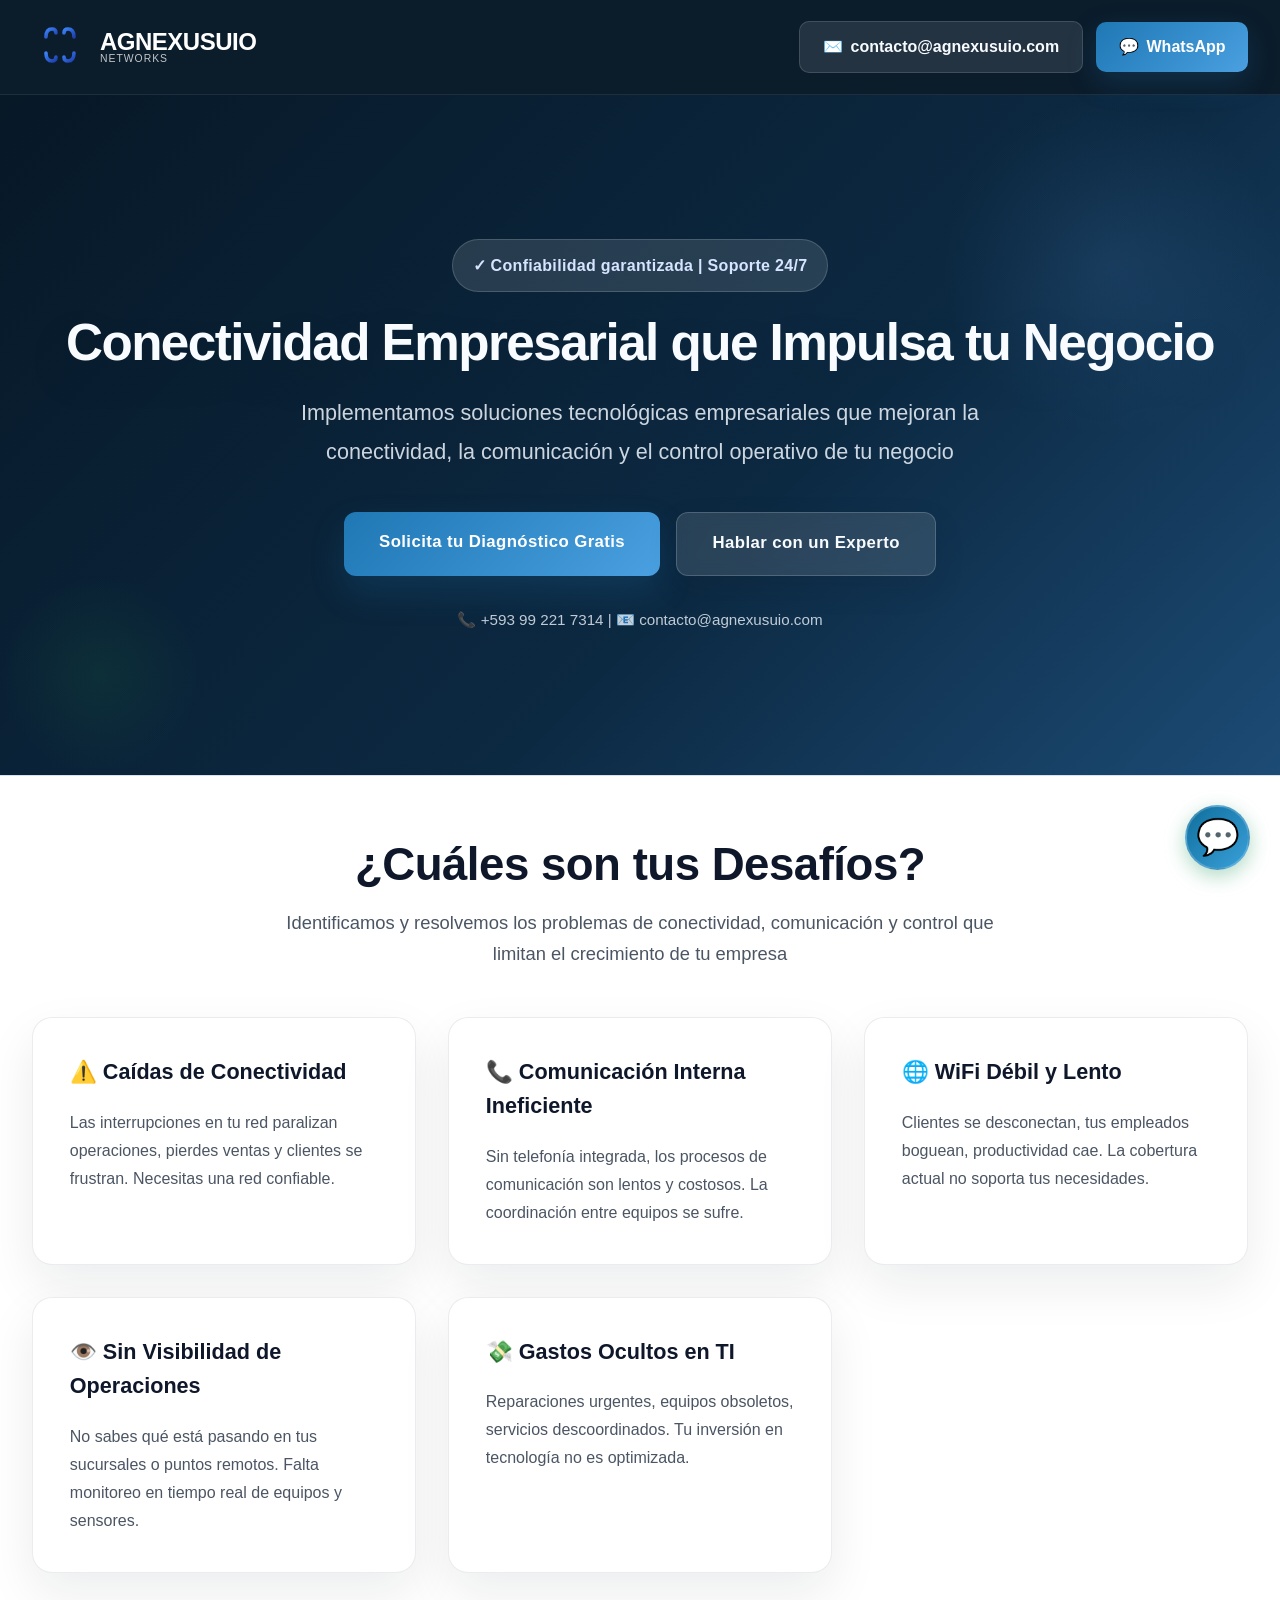
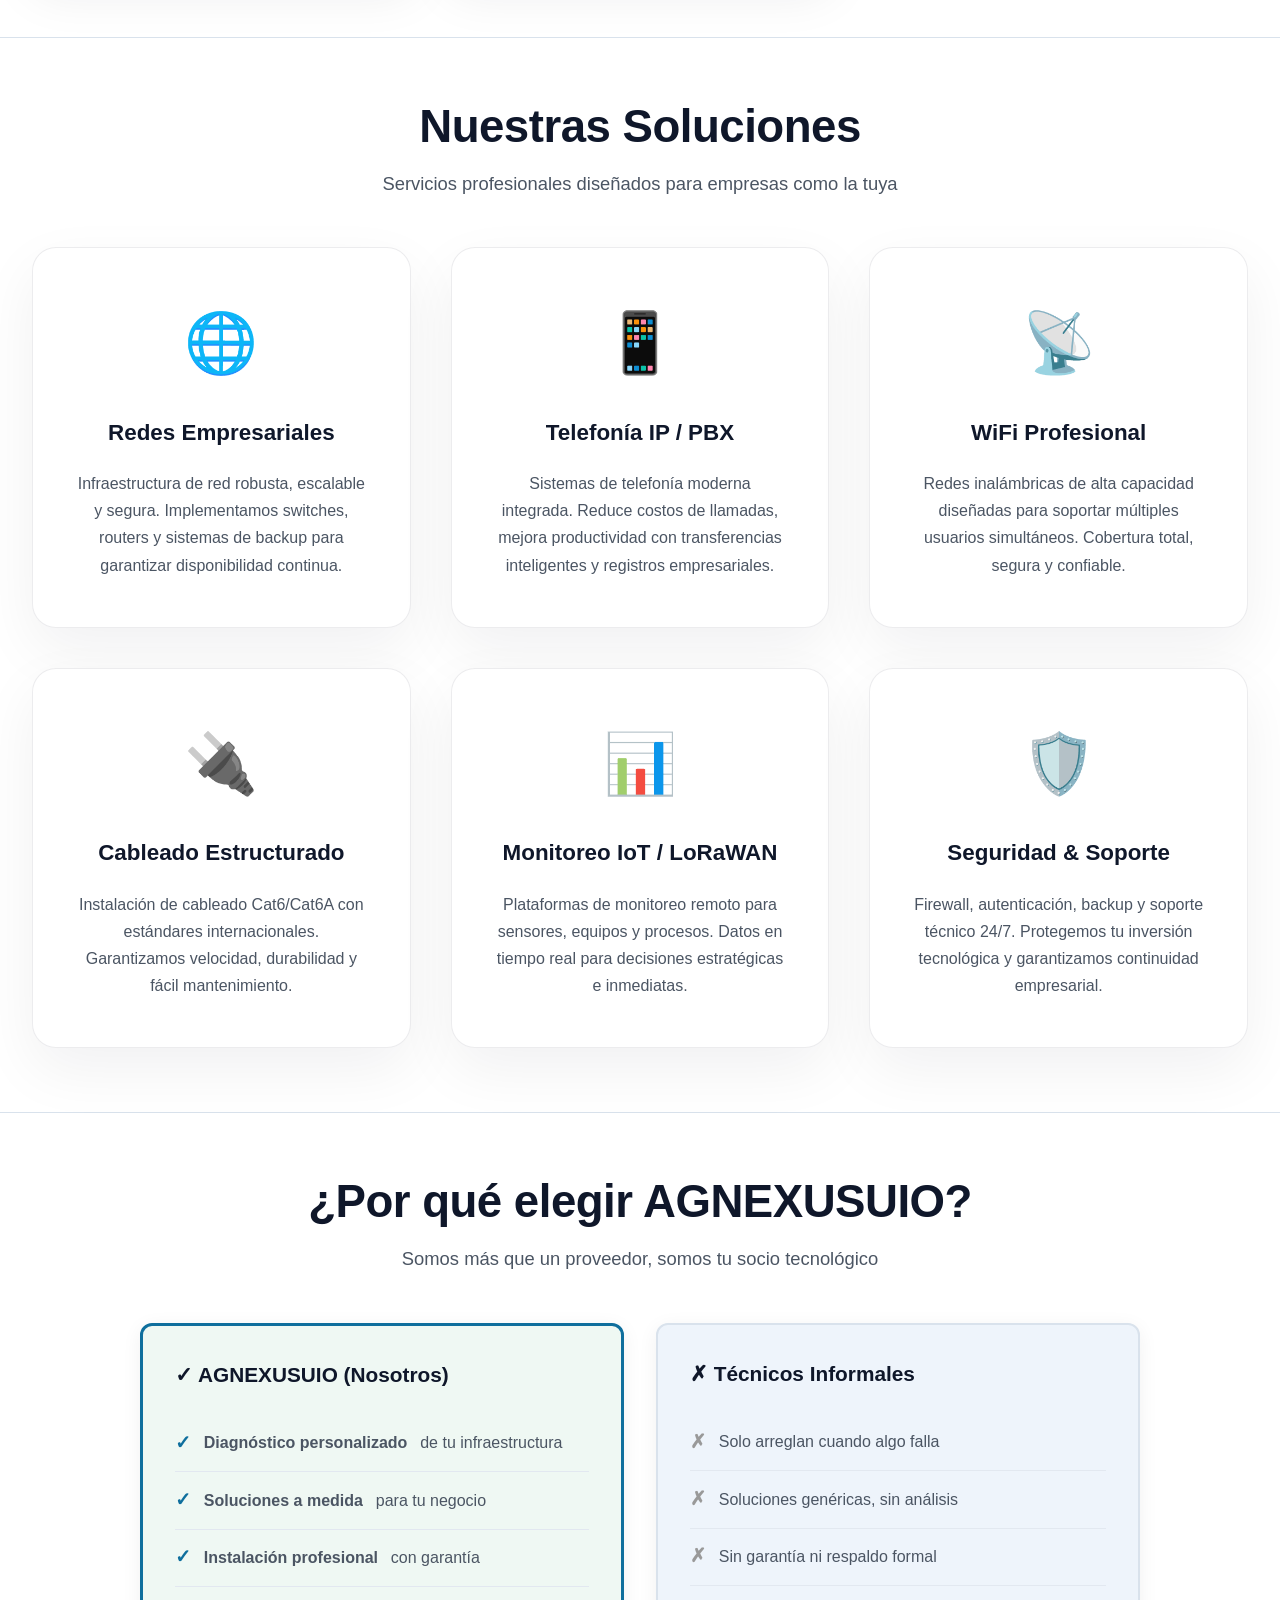
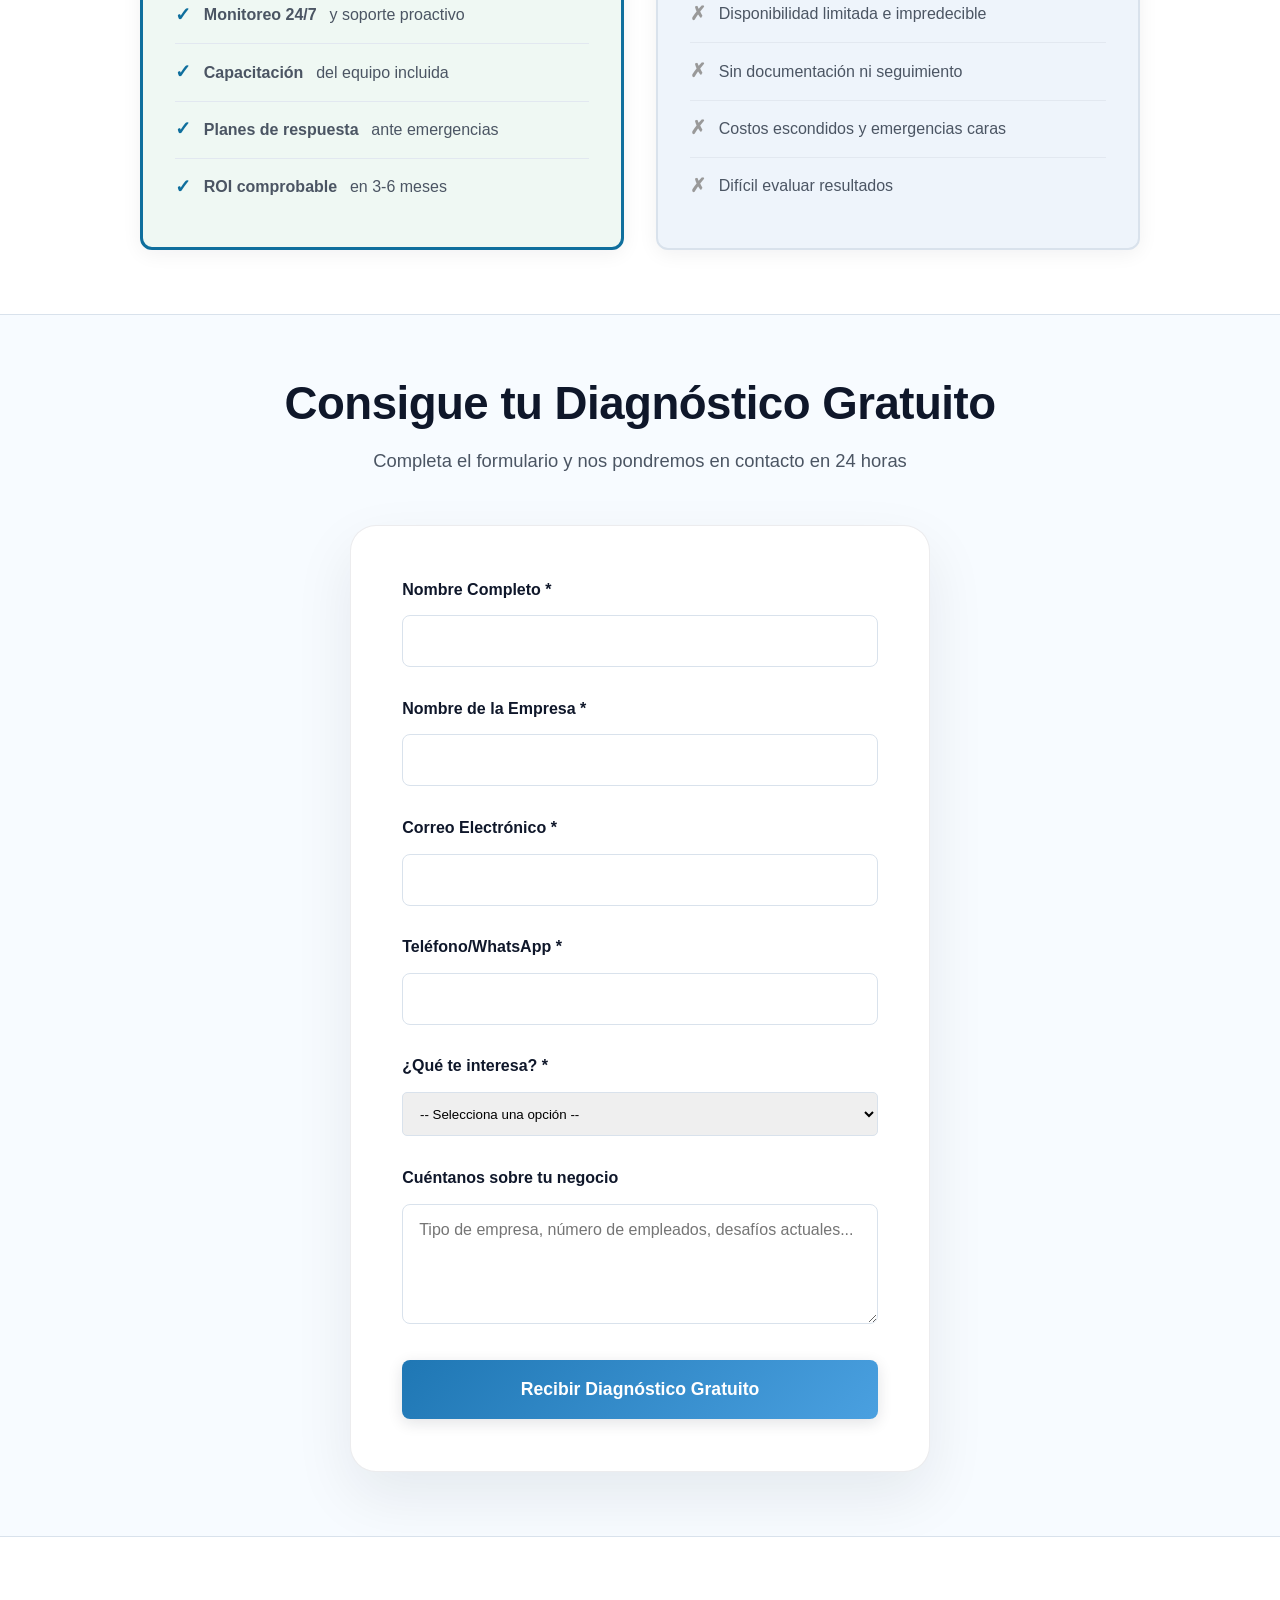
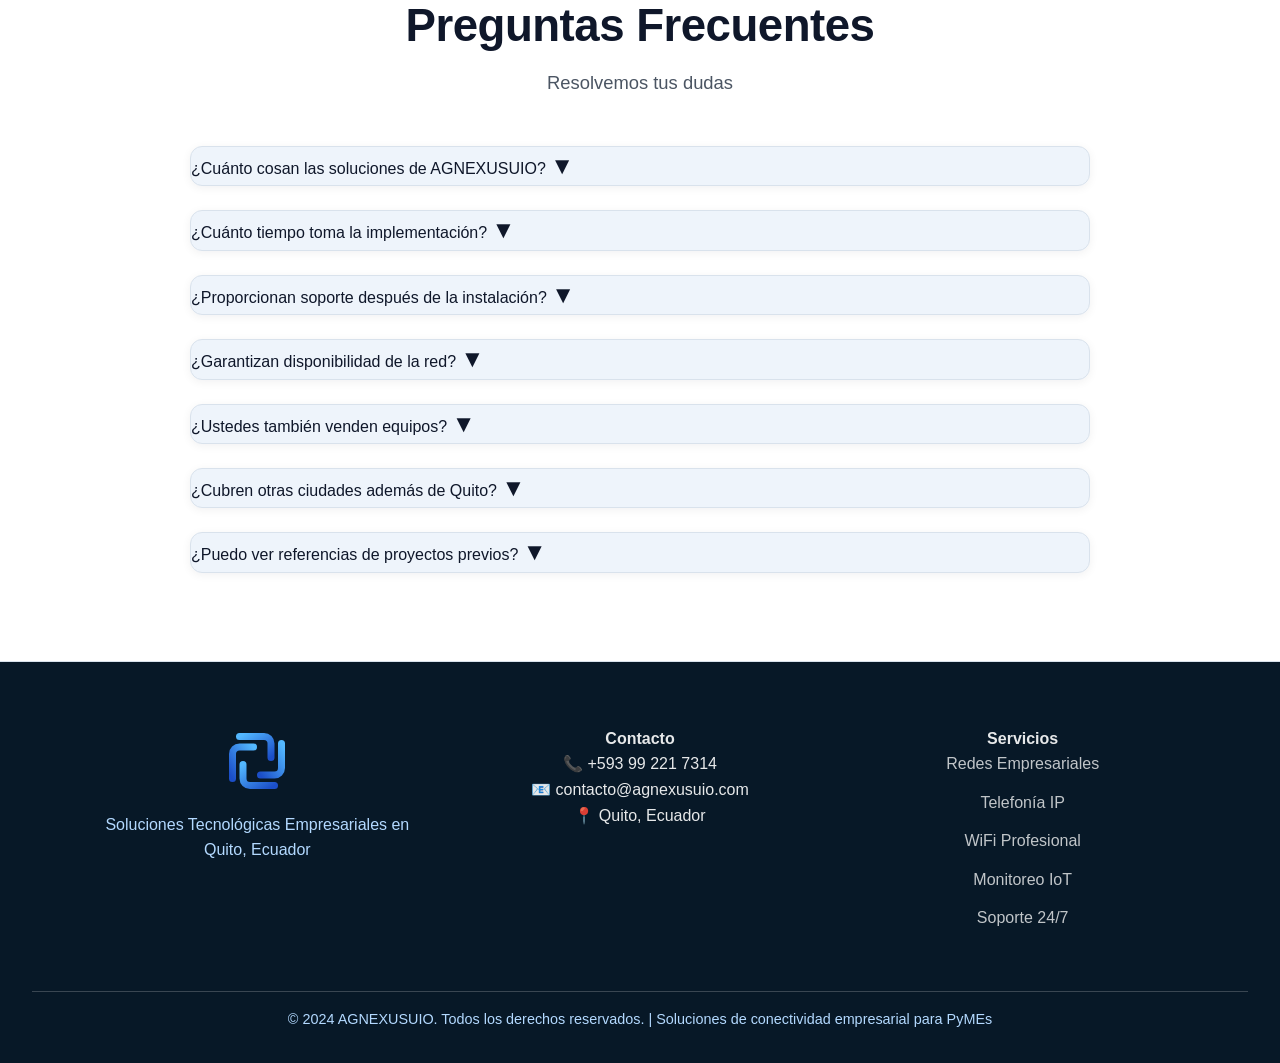
==== index.html @ 5bb90a5d "Actualizar nombre de empresa de AGNEXUS a AGNEXUSUIO" ====
<!DOCTYPE html>
<html lang="es">

<head>
    <meta charset="UTF-8">
    <meta name="viewport" content="width=device-width, initial-scale=1.0">
    <title>AGNEXUSUIO | Soluciones Tecnológicas Empresariales para PYMEs en Quito</title>
    <meta name="description"
        content="Soluciones completas de conectividad, telefonía IP, WiFi profesional y monitoreo IoT para empresas en Quito. Expertos en infraestructura tecnológica.">
    <link rel="canonical" href="https://agnexusuio.com/">
    <meta http-equiv="Content-Security-Policy" content="upgrade-insecure-requests">
    <meta property="og:title" content="AGNEXUSUIO | Soluciones Tecnológicas Empresariales para PYMEs en Quito">
    <meta property="og:description"
        content="Soluciones completas de conectividad, telefonía IP, WiFi profesional y monitoreo IoT para empresas en Quito. Expertos en infraestructura tecnológica.">
    <meta property="og:type" content="website">
    <meta property="og:url" content="https://agnexusuio.com/">
    <meta property="og:image" content="https://www.agnexusuio.com/">
    <meta name="twitter:card" content="summary_large_image">
    <meta name="twitter:title" content="AGNEXUSUIO | Soluciones Tecnológicas Empresariales para PYMEs en Quito">
    <meta name="twitter:description"
        content="Soluciones completas de conectividad, telefonía IP, WiFi profesional y monitoreo IoT para empresas en Quito. Expertos en infraestructura tecnológica.">
    <meta name="twitter:image" content="https://www.agnexusuio.com/">
    <meta name="theme-color" content="#071827">
    <style>
        * {
            margin: 0;
            padding: 0;
            box-sizing: border-box;
        }

        :root {
            --primary: #f2f6fb;
            --primary-dark: #071827;
            --secondary: #0d4f8b;
            --secondary-light: #1975b8;
            --accent: #1f77b4;
            --accent-light: #4aa0e0;
            --light-bg: #ffffff;
            --light-bg-alt: #eef4fb;
            --text-dark: #0f172a;
            --text-gray: #4b5563;
            --text-gray-light: #718096;
            --border: #d9e2ec;
            --border-light: #e2e8f0;
            --success: #0f6f9d;
            --success-light: #3aa0d9;
            --shadow: rgba(15, 23, 42, 0.12);
            --shadow-light: rgba(15, 23, 42, 0.06);
        }

        body {
            font-family: 'Inter', -apple-system, BlinkMacSystemFont, 'Segoe UI', Roboto, sans-serif;
            line-height: 1.6;
            color: var(--text-dark);
            background: linear-gradient(180deg, #f6f9fd 0%, #eef4fb 100%);
            overflow-x: hidden;
        }

        /* Header */
        header {
            background: rgba(7, 24, 39, 0.98);
            color: #ffffff;
            padding: 1.2rem 2rem;
            display: flex;
            justify-content: space-between;
            align-items: center;
            position: sticky;
            top: 0;
            z-index: 100;
            border-bottom: 1px solid rgba(255, 255, 255, 0.08);
            backdrop-filter: blur(12px);
        }

        .logo {
            display: flex;
            align-items: center;
            gap: 0.75rem;
            text-decoration: none;
            color: #ffffff;
        }

        .logo:hover {
            opacity: 0.8;
            transition: opacity 0.2s ease;
        }

        .logo-mark {
            width: 46px;
            height: 46px;
            flex-shrink: 0;
        }

        .logo-text {
            display: flex;
            flex-direction: column;
            align-items: flex-start;
            line-height: 1;
        }

        .logo-main {
            font-size: 1.5rem;
            font-weight: 700;
            letter-spacing: -0.5px;
            color: currentColor;
        }

        .logo-subtitle {
            font-size: 0.65rem;
            letter-spacing: 1px;
            color: rgba(255, 255, 255, 0.75);
            text-transform: uppercase;
            font-weight: 500;
        }

        .cta-header {
            display: flex;
            gap: 0.85rem;
            align-items: center;
        }

        .cta-header a {
            padding: 0.75rem 1.4rem;
            border-radius: 10px;
            text-decoration: none;
            font-weight: 600;
            transition: all 0.3s ease;
        }

        .email-btn {
            background: rgba(255, 255, 255, 0.1);
            color: #f8fbff;
            display: flex;
            align-items: center;
            gap: 0.5rem;
            padding: 0.75rem 1rem;
            border-radius: 10px;
            border: 1px solid rgba(255, 255, 255, 0.14);
            transition: all 0.25s ease;
        }

        .email-btn:hover {
            background: rgba(255, 255, 255, 0.16);
            transform: translateY(-1px);
            box-shadow: 0 10px 24px rgba(8, 22, 45, 0.12);
        }

        .email-btn span:first-child,
        .whatsapp-btn span:first-child {
            display: inline-flex;
            align-items: center;
            justify-content: center;
        }

        .btn-text {
            display: inline;
        }

        .whatsapp-btn {
            background: linear-gradient(135deg, var(--accent), var(--accent-light));
            color: white;
            display: flex;
            align-items: center;
            gap: 0.5rem;
            border-radius: 10px;
            box-shadow: 0 10px 30px rgba(31, 119, 180, 0.22);
        }

        .whatsapp-btn:hover {
            background: linear-gradient(135deg, var(--accent-light), var(--accent));
            transform: translateY(-2px);
            box-shadow: 0 12px 28px rgba(31, 119, 180, 0.3);
        }

        .nav-toggle {
            display: none;
            background: none;
            border: none;
            color: #ffffff;
            font-size: 1.5rem;
            cursor: pointer;
        }

        /* Logo in Header */
        .logo-mark {
            width: 56px;
            height: 56px;
            flex-shrink: 0;
            background: transparent;
        }

        .logo:hover {
            opacity: 0.85;
            transition: opacity 0.2s ease;
        }

        /* Hero Section */
        .hero {
            background: linear-gradient(135deg, #071827 0%, #0c2942 60%, #1c4b75 100%);
            color: #f8fbff;
            padding: 6rem 2rem;
            text-align: center;
            min-height: 680px;
            display: flex;
            flex-direction: column;
            justify-content: center;
            position: relative;
            overflow: hidden;
        }

        .hero::before {
            content: '';
            position: absolute;
            top: 0;
            right: 0;
            width: 340px;
            height: 340px;
            background: radial-gradient(circle, rgba(79, 136, 200, 0.16) 0%, transparent 70%);
            border-radius: 50%;
        }

        .hero::after {
            content: '';
            position: absolute;
            bottom: 0;
            left: 0;
            width: 200px;
            height: 200px;
            background: radial-gradient(circle, rgba(40, 167, 69, 0.1) 0%, transparent 70%);
            border-radius: 50%;
        }

        .hero-content {
            position: relative;
            z-index: 2;
        }

        .hero h1 {
            font-size: 3.2rem;
            font-weight: 700;
            margin-bottom: 1.5rem;
            line-height: 1.1;
            letter-spacing: -0.02em;
            text-shadow: none;
        }

        .hero-badge {
            display: inline-flex;
            align-items: center;
            justify-content: center;
            gap: 0.6rem;
            padding: 0.8rem 1.2rem;
            border-radius: 999px;
            background: rgba(255, 255, 255, 0.12);
            color: #d6e4ff;
            font-weight: 600;
            letter-spacing: 0.02em;
            margin-bottom: 1.5rem;
            border: 1px solid rgba(255, 255, 255, 0.16);
        }

        .hero h1 {
            font-size: 3.2rem;
            font-weight: 800;
            margin-bottom: 1.5rem;
            line-height: 1.05;
            letter-spacing: -0.03em;
            text-shadow: 0 18px 50px rgba(5, 27, 65, 0.15);
        }

        .hero-subtitle {
            font-size: 1.35rem;
            color: rgba(242, 248, 255, 0.84);
            margin-bottom: 2.5rem;
            font-weight: 400;
            max-width: 800px;
            margin-left: auto;
            margin-right: auto;
            line-height: 1.8;
        }

        .hero-cta {
            display: flex;
            gap: 1rem;
            justify-content: center;
            flex-wrap: wrap;
            margin-bottom: 2rem;
        }

        .btn {
            padding: 1.1rem 2.2rem;
            border-radius: 12px;
            text-decoration: none;
            font-weight: 700;
            cursor: pointer;
            border: none;
            font-size: 1.05rem;
            transition: all 0.35s cubic-bezier(0.4, 0, 0.2, 1);
            letter-spacing: 0.4px;
            box-shadow: 0 12px 30px rgba(15, 23, 42, 0.12);
        }

        .btn-primary {
            background: linear-gradient(135deg, var(--accent) 0%, var(--accent-light) 100%);
            color: white;
            box-shadow: 0 16px 35px rgba(31, 119, 180, 0.2);
        }

        .btn-primary:hover {
            background: linear-gradient(135deg, var(--accent-light) 0%, var(--accent) 100%);
            transform: translateY(-3px);
            box-shadow: 0 20px 35px rgba(31, 119, 180, 0.24);
        }

        .btn-secondary {
            background: rgba(255, 255, 255, 0.12);
            color: #f8fbff;
            border: 1px solid rgba(255, 255, 255, 0.18);
            backdrop-filter: blur(8px);
        }

        .btn-secondary:hover {
            background: var(--border-light);
            border-color: var(--secondary);
            color: var(--text-dark);
            transform: translateY(-2px);
        }

        /* Section Styling */
        section {
            padding: 4rem 2rem;
        }

        .section-title {
            text-align: center;
            font-size: 2.85rem;
            color: var(--text-dark);
            margin-bottom: 1rem;
            font-weight: 800;
            letter-spacing: -0.5px;
            line-height: 1.1;
        }

        .section-subtitle {
            text-align: center;
            color: var(--text-gray);
            margin-bottom: 3rem;
            font-size: 1.15rem;
            max-width: 720px;
            margin-left: auto;
            margin-right: auto;
            line-height: 1.7;
            font-weight: 400;
        }

        /* Problemas Section */
        .problemas {
            background: #ffffff;
            border-top: 1px solid var(--border);
            border-bottom: 1px solid var(--border);
        }

        .problemas-grid {
            display: grid;
            grid-template-columns: repeat(auto-fit, minmax(300px, 1fr));
            gap: 2rem;
            margin-top: 3rem;
        }

        .problema-card {
            background: #ffffff;
            padding: 2.3rem;
            border-radius: 20px;
            border-left: 4px solid var(--accent);
            box-shadow: 0 20px 50px rgba(15, 23, 42, 0.08);
            transition: all 0.35s cubic-bezier(0.4, 0, 0.2, 1);
            border: 1px solid rgba(15, 23, 42, 0.08);
        }

        .problema-card:hover {
            transform: translateY(-8px);
            box-shadow: 0 22px 55px rgba(15, 23, 42, 0.14);
            border-color: var(--accent);
        }

        .problema-card h3 {
            color: var(--text-dark);
            margin-bottom: 1.2rem;
            font-size: 1.35rem;
            font-weight: 700;
        }

        .problema-card p {
            color: var(--text-gray);
            line-height: 1.75;
        }

        /* Servicios Section */
        .servicios {
            background: var(--light-bg);
            color: var(--text-dark);
        }

        .servicios-grid {
            display: grid;
            grid-template-columns: repeat(auto-fit, minmax(320px, 1fr));
            gap: 2.5rem;
            margin-top: 3rem;
        }

        .servicio-card {
            background: #ffffff;
            border: 1px solid rgba(15, 23, 42, 0.08);
            padding: 3rem 2.5rem;
            border-radius: 24px;
            text-align: center;
            transition: all 0.35s cubic-bezier(0.4, 0, 0.2, 1);
            position: relative;
            overflow: hidden;
            box-shadow: 0 22px 60px rgba(15, 23, 42, 0.06);
        }

        .servicio-card::before {
            content: '';
            position: absolute;
            top: 0;
            left: 0;
            width: 100%;
            height: 6px;
            background: linear-gradient(90deg, var(--secondary), var(--accent));
            transform: scaleX(0);
            transform-origin: left;
            transition: transform 0.4s cubic-bezier(0.4, 0, 0.2, 1);
        }

        .servicio-card:hover::before {
            transform: scaleX(1);
        }

        .servicio-card:hover {
            border-color: var(--secondary);
            box-shadow: 0 25px 70px rgba(15, 23, 42, 0.16);
            transform: translateY(-8px);
        }

        .servicio-icon {
            font-size: 3.7rem;
            margin-bottom: 1.5rem;
            opacity: 0.95;
        }

        .servicio-card h3 {
            color: var(--text-dark);
            margin-bottom: 1.2rem;
            font-size: 1.4rem;
            font-weight: 700;
        }

        .servicio-card p {
            color: var(--text-gray);
            line-height: 1.7;
        }

        /* Diferenciadores */
        .diferenciadores {
            background: var(--light-bg);
            border-top: 1px solid var(--border);
            border-bottom: 1px solid var(--border);
        }

        .diferenciadores-container {
            max-width: 1000px;
            margin: 0 auto;
        }

        .diff-comparison {
            display: grid;
            grid-template-columns: 1fr 1fr;
            gap: 2rem;
            margin-top: 2rem;
        }

        .diff-card {
            padding: 2rem;
            border-radius: 12px;
            background: var(--light-bg-alt);
            border: 1px solid rgba(255, 255, 255, 0.08);
            box-shadow: 0 4px 20px var(--shadow-light);
            color: var(--text-dark);
        }

        .diff-card.nosotros {
            border: 3px solid var(--success);
            background: rgba(56, 161, 105, 0.08);
        }

        .diff-card.otros {
            border: 2px solid var(--border);
        }

        .diff-card h4 {
            color: var(--text-dark);
            margin-bottom: 1.5rem;
            font-size: 1.3rem;
        }

        .diff-list {
            list-style: none;
        }

        .diff-list li {
            padding: 0.8rem 0;
            display: flex;
            align-items: center;
            gap: 0.8rem;
            border-bottom: 1px solid var(--border-light);
            color: var(--text-gray);
        }

        .diff-list li:last-child {
            border-bottom: none;
        }

        .check-icon {
            color: var(--success);
            font-weight: bold;
            font-size: 1.2rem;
        }

        .x-icon {
            color: #999;
            font-weight: bold;
            font-size: 1.2rem;
        }

        /* Formulario */
        .formulario-section {
            background: #f7fbff;
            color: var(--text-dark);
        }

        .form-container {
            max-width: 580px;
            margin: 0 auto;
            background: #ffffff;
            padding: 3.2rem;
            border-radius: 26px;
            border: 1px solid rgba(15, 23, 42, 0.08);
            box-shadow: 0 24px 60px rgba(15, 23, 42, 0.08);
        }

        .form-group {
            margin-bottom: 1.8rem;
        }

        .form-group label {
            display: block;
            font-weight: 600;
            margin-bottom: 0.8rem;
            color: var(--text-dark);
            font-size: 1rem;
        }

        .form-group input,
        .form-group textarea {
            width: 100%;
            padding: 1rem;
            border: 1px solid var(--border);
            border-radius: 8px;
            font-size: 1rem;
            font-family: inherit;
            transition: all 0.3s;
            background: var(--light-bg);
            color: var(--text-dark);
        }

        .form-group input:focus,
        .form-group textarea:focus {
            outline: none;
            border-color: var(--secondary);
            box-shadow: 0 0 0 3px rgba(26, 54, 93, 0.1);
            background: #edf6ff;
        }

        .form-group textarea {
            resize: vertical;
            min-height: 120px;
        }

        .form-submit {
            width: 100%;
            padding: 1.2rem;
            background: linear-gradient(135deg, var(--accent) 0%, var(--accent-light) 100%);
            color: white;
            border: none;
            border-radius: 8px;
            font-weight: 600;
            font-size: 1.1rem;
            cursor: pointer;
            transition: all 0.3s;
            box-shadow: 0 4px 15px var(--shadow);
        }

        .form-submit:hover {
            background: linear-gradient(135deg, var(--accent-light) 0%, var(--accent) 100%);
            transform: translateY(-2px);
            box-shadow: 0 8px 25px rgba(197, 48, 48, 0.3);
        }

        .form-message {
            margin-top: 1rem;
            padding: 1rem;
            border-radius: 5px;
            display: none;
        }

        .form-message.success {
            background: rgba(46, 204, 64, 0.2);
            color: #27ae60;
            border: 1px solid #27ae60;
        }

        .form-message.error {
            background: rgba(255, 65, 54, 0.2);
            color: #ff4136;
            border: 1px solid #ff4136;
        }

        /* FAQ */
        .faq {
            background: var(--light-bg);
            border-top: 1px solid var(--border);
            border-bottom: 1px solid var(--border);
        }

        .faq-container {
            max-width: 900px;
            margin: 0 auto;
        }

        .faq-item {
            background: var(--light-bg-alt);
            margin-bottom: 1.5rem;
            border-radius: 12px;
            border: 1px solid var(--border);
            overflow: hidden;
            box-shadow: 0 2px 10px var(--shadow-light);
            transition: all 0.3s;
        }

        .faq-item:hover {
            box-shadow: 0 4px 20px var(--shadow);
        }
        }

        .faq-question {
            padding: 1.5rem;
            cursor: pointer;
            display: flex;
            justify-content: space-between;
            align-items: center;
            font-weight: 600;
            color: var(--text-dark);
            transition: background-color 0.3s;
        }

        .faq-question:hover {
            background: var(--light-bg);
        }

        .faq-toggle {
            font-size: 1.5rem;
            transition: transform 0.3s;
        }

        .faq-item.active .faq-toggle {
            transform: rotate(180deg);
        }

        .faq-answer {
            padding: 0 1.5rem;
            max-height: 0;
            overflow: hidden;
            transition: all 0.3s;
            color: var(--text-gray);
            line-height: 1.7;
        }

        .faq-item.active .faq-answer {
            padding: 0 1.5rem 1.5rem 1.5rem;
            max-height: 500px;
        }

        /* Footer */
        footer {
            background: #071827;
            color: rgba(255, 255, 255, 0.9);
            padding: 4rem 2rem 2rem;
            text-align: center;
            position: relative;
        }

        .footer-content {
            display: grid;
            grid-template-columns: repeat(auto-fit, minmax(220px, 1fr));
            gap: 3rem;
            margin-bottom: 3rem;
            max-width: 1100px;
            margin-left: auto;
            margin-right: auto;
        }

        .footer-logo {
            display: flex;
            justify-content: center;
            align-items: center;
            margin-bottom: 1rem;
        }

        .footer-logo .logo-mark {
            width: 70px;
            height: 70px;
        }

        .footer-section a {
            color: rgba(255, 255, 255, 0.75);
            text-decoration: none;
            display: block;
            margin-bottom: 0.8rem;
            transition: all 0.25s ease;
            font-size: 1rem;
        }

        .footer-section a:hover {
            color: #ffffff;
            transform: translateX(4px);
        }

        .footer-contact {
            font-size: 1rem;
        }

        .footer-divider {
            border-top: 1px solid rgba(255, 255, 255, 0.2);
            padding-top: 1rem;
            margin-top: 2rem;
        }

        /* Responsive */
        @media (max-width: 768px) {
            .hero h1 {
                font-size: 2.2rem;
            }

            .hero-subtitle {
                font-size: 1.1rem;
            }

            .hero-cta {
                flex-direction: column;
            }

            .btn {
                width: 100%;
            }

            .section-title {
                font-size: 1.8rem;
            }

            .diff-comparison {
                grid-template-columns: 1fr;
            }

            .cta-header {
                gap: 0.5rem;
            }

            .email-btn,
            .whatsapp-btn {
                padding: 0.5rem 0.9rem;
                min-width: 48px;
            }

            .btn-text {
                display: none;
            }

            .nav-toggle {
                display: block;
            }

            section {
                padding: 2rem 1rem;
            }

            .servicios-grid,
            .problemas-grid {
                grid-template-columns: 1fr;
            }
        }

        @media (max-width: 480px) {
            .logo {
                font-size: 2rem;
                letter-spacing: 2px;
            }

            .hero {
                padding: 2rem 1rem;
                min-height: 400px;
            }

            .hero h1 {
                font-size: 1.5rem;
            }

            .section-title {
                font-size: 1.5rem;
            }

            header {
                padding: 1rem;
            }
        }

        /* Animaciones */
        @keyframes fadeInUp {
            from {
                opacity: 0;
                transform: translateY(30px);
            }

            to {
                opacity: 1;
                transform: translateY(0);
            }
        }

        .fade-in-up {
            animation: fadeInUp 0.6s ease-out forwards;
        }

        .pulse {
            animation: pulse 2s cubic-bezier(0.4, 0, 0.6, 1) infinite;
        }

        @keyframes pulse {

            0%,
            100% {
                opacity: 1;
            }

            50% {
                opacity: 0.7;
            }
        }

        /* Sticky WhatsApp */
        .whatsapp-sticky {
            position: fixed;
            bottom: 30px;
            right: 30px;
            background: linear-gradient(135deg, var(--success) 0%, var(--success-light) 100%);
            color: white;
            width: 65px;
            height: 65px;
            border-radius: 50%;
            display: flex;
            align-items: center;
            justify-content: center;
            font-size: 2.2rem;
            cursor: pointer;
            z-index: 50;
            box-shadow: 0 6px 20px rgba(56, 161, 105, 0.4);
            transition: all 0.4s cubic-bezier(0.4, 0, 0.2, 1);
            text-decoration: none;
            border: 2px solid rgba(255, 255, 255, 0.2);
        }

        .whatsapp-sticky:hover {
            transform: scale(1.15) rotate(5deg);
            box-shadow: 0 8px 30px rgba(56, 161, 105, 0.5);
        }

        @media (max-width: 480px) {
            .whatsapp-sticky {
                bottom: 20px;
                right: 20px;
                width: 60px;
                height: 60px;
                font-size: 2rem;
            }

            .footer-logo {
                font-size: 1.5rem;
                letter-spacing: 2px;
            }
        }
    </style>
</head>

<body>
    <!-- Header -->
    <header>
        <a href="#" class="logo">
            <svg class="logo-mark" viewBox="0 0 240 280" xmlns="http://www.w3.org/2000/svg" aria-label="AGNEXUSUIO logo">
                <defs>
                    <linearGradient id="logoGradBlue" x1="0%" y1="0%" x2="100%" y2="100%">
                        <stop offset="0%" stop-color="#3b82f6" />
                        <stop offset="100%" stop-color="#1e40af" />
                    </linearGradient>
                </defs>
                <!-- Symbol: 4 connected arcs forming network -->
                <!-- Top Left -->
                <path d="M 50 90 Q 50 50 80 50 Q 100 50 100 70" fill="none" stroke="url(#logoGradBlue)"
                    stroke-width="18" stroke-linecap="round" />
                <!-- Top Right -->
                <path d="M 190 90 Q 190 50 160 50 Q 140 50 140 70" fill="none" stroke="url(#logoGradBlue)"
                    stroke-width="18" stroke-linecap="round" />
                <!-- Bottom Left -->
                <path d="M 50 170 Q 50 210 80 210 Q 100 210 100 190" fill="none" stroke="url(#logoGradBlue)"
                    stroke-width="18" stroke-linecap="round" />
                <!-- Bottom Right -->
                <path d="M 190 170 Q 190 210 160 210 Q 140 210 140 190" fill="none" stroke="url(#logoGradBlue)"
                    stroke-width="18" stroke-linecap="round" />
                <!-- Center connections -->
                <line x1="100" y1="100" x2="140" y2="100" stroke="url(#logoGradBlue)" stroke-width="16"
                    stroke-linecap="round" />
                <line x1="100" y1="180" x2="140" y2="180" stroke="url(#logoGradBlue)" stroke-width="16"
                    stroke-linecap="round" />
                <line x1="50" y1="130" x2="50" y2="130" stroke="url(#logoGradBlue)" stroke-width="20"
                    stroke-linecap="round" />
                <line x1="190" y1="130" x2="190" y2="130" stroke="url(#logoGradBlue)" stroke-width="20"
                    stroke-linecap="round" />
            </svg>
            <span class="logo-text">
                <span class="logo-main">AGNEXUSUIO</span>
                <span class="logo-subtitle">NETWORKS</span>
            </span>
        </a>
        <div class="cta-header">
            <a href="mailto:contacto@agnexusuio.com" class="email-btn">
                <span>✉️</span>
                <span class="btn-text">contacto@agnexusuio.com</span>
            </a>
            <a href="https://wa.me/593992217314?text=Hola%20AGNEXUSUIO!%20Me%20interesa%20conocer%20sobre%20sus%20soluciones%20tecnológicas"
                target="_blank" class="whatsapp-btn">
                <span>💬</span>
                <span class="btn-text">WhatsApp</span>
            </a>
        </div>
        <button class="nav-toggle">☰</button>
    </header>

    <!-- Hero Section -->
    <section class="hero">
        <div class="hero-content">
            <div class="hero-badge">✓ Confiabilidad garantizada | Soporte 24/7</div>
            <h1>Conectividad Empresarial que Impulsa tu Negocio</h1>
            <p class="hero-subtitle">Implementamos soluciones tecnológicas empresariales que mejoran la conectividad, la
                comunicación y el control operativo de tu negocio</p>
            <div class="hero-cta">
                <a href="#formulario" class="btn btn-primary">Solicita tu Diagnóstico Gratis</a>
                <a href="https://wa.me/593992217314?text=Hola%20AGNEXUSUIO!%20Quiero%20agendar%20una%20consulta"
                    target="_blank" class="btn btn-secondary">Hablar con un Experto</a>
            </div>
            <p style="font-size: 0.95rem; color: rgba(242, 248, 255, 0.78); margin-top: 2rem;">📞 +593 99 221 7314 | 📧
                contacto@agnexusuio.com</p>
        </div>
    </section>

    <!-- Problemas que Resolvemos -->
    <section class="problemas">
        <h2 class="section-title">¿Cuáles son tus Desafíos?</h2>
        <p class="section-subtitle">Identificamos y resolvemos los problemas de conectividad, comunicación y control que
            limitan el crecimiento de tu empresa</p>
        <div class="problemas-grid">
            <div class="problema-card">
                <h3>⚠️ Caídas de Conectividad</h3>
                <p>Las interrupciones en tu red paralizan operaciones, pierdes ventas y clientes se frustran. Necesitas
                    una red confiable.</p>
            </div>
            <div class="problema-card">
                <h3>📞 Comunicación Interna Ineficiente</h3>
                <p>Sin telefonía integrada, los procesos de comunicación son lentos y costosos. La coordinación entre
                    equipos se sufre.</p>
            </div>
            <div class="problema-card">
                <h3>🌐 WiFi Débil y Lento</h3>
                <p>Clientes se desconectan, tus empleados boguean, productividad cae. La cobertura actual no soporta tus
                    necesidades.</p>
            </div>
            <div class="problema-card">
                <h3>👁️ Sin Visibilidad de Operaciones</h3>
                <p>No sabes qué está pasando en tus sucursales o puntos remotos. Falta monitoreo en tiempo real de
                    equipos y sensores.</p>
            </div>
            <div class="problema-card">
                <h3>💸 Gastos Ocultos en TI</h3>
                <p>Reparaciones urgentes, equipos obsoletos, servicios descoordinados. Tu inversión en tecnología no es
                    optimizada.</p>
            </div>
        </div>
    </section>

    <!-- Servicios -->
    <section class="servicios">
        <h2 class="section-title">Nuestras Soluciones</h2>
        <p class="section-subtitle">Servicios profesionales diseñados para empresas como la tuya</p>
        <div class="servicios-grid">
            <div class="servicio-card">
                <div class="servicio-icon">🌐</div>
                <h3>Redes Empresariales</h3>
                <p>Infraestructura de red robusta, escalable y segura. Implementamos switches, routers y sistemas de
                    backup para garantizar disponibilidad continua.</p>
            </div>
            <div class="servicio-card">
                <div class="servicio-icon">📱</div>
                <h3>Telefonía IP / PBX</h3>
                <p>Sistemas de telefonía moderna integrada. Reduce costos de llamadas, mejora productividad con
                    transferencias inteligentes y registros empresariales.</p>
            </div>
            <div class="servicio-card">
                <div class="servicio-icon">📡</div>
                <h3>WiFi Profesional</h3>
                <p>Redes inalámbricas de alta capacidad diseñadas para soportar múltiples usuarios simultáneos.
                    Cobertura total, segura y confiable.</p>
            </div>
            <div class="servicio-card">
                <div class="servicio-icon">🔌</div>
                <h3>Cableado Estructurado</h3>
                <p>Instalación de cableado Cat6/Cat6A con estándares internacionales. Garantizamos velocidad,
                    durabilidad y fácil mantenimiento.</p>
            </div>
            <div class="servicio-card">
                <div class="servicio-icon">📊</div>
                <h3>Monitoreo IoT / LoRaWAN</h3>
                <p>Plataformas de monitoreo remoto para sensores, equipos y procesos. Datos en tiempo real para
                    decisiones estratégicas e inmediatas.</p>
            </div>
            <div class="servicio-card">
                <div class="servicio-icon">🛡️</div>
                <h3>Seguridad & Soporte</h3>
                <p>Firewall, autenticación, backup y soporte técnico 24/7. Protegemos tu inversión tecnológica y
                    garantizamos continuidad empresarial.</p>
            </div>
        </div>
    </section>

    <!-- Diferenciadores -->
    <section class="diferenciadores">
        <h2 class="section-title">¿Por qué elegir AGNEXUSUIO?</h2>
        <p class="section-subtitle">Somos más que un proveedor, somos tu socio tecnológico</p>
        <div class="diferenciadores-container">
            <div class="diff-comparison">
                <div class="diff-card nosotros">
                    <h4>✓ AGNEXUSUIO (Nosotros)</h4>
                    <ul class="diff-list">
                        <li><span class="check-icon">✓</span> <strong>Diagnóstico personalizado</strong> de tu
                            infraestructura</li>
                        <li><span class="check-icon">✓</span> <strong>Soluciones a medida</strong> para tu negocio</li>
                        <li><span class="check-icon">✓</span> <strong>Instalación profesional</strong> con garantía</li>
                        <li><span class="check-icon">✓</span> <strong>Monitoreo 24/7</strong> y soporte proactivo</li>
                        <li><span class="check-icon">✓</span> <strong>Capacitación</strong> del equipo incluida</li>
                        <li><span class="check-icon">✓</span> <strong>Planes de respuesta</strong> ante emergencias</li>
                        <li><span class="check-icon">✓</span> <strong>ROI comprobable</strong> en 3-6 meses</li>
                    </ul>
                </div>
                <div class="diff-card otros">
                    <h4>✗ Técnicos Informales</h4>
                    <ul class="diff-list">
                        <li><span class="x-icon">✗</span> Solo arreglan cuando algo falla</li>
                        <li><span class="x-icon">✗</span> Soluciones genéricas, sin análisis</li>
                        <li><span class="x-icon">✗</span> Sin garantía ni respaldo formal</li>
                        <li><span class="x-icon">✗</span> Disponibilidad limitada e impredecible</li>
                        <li><span class="x-icon">✗</span> Sin documentación ni seguimiento</li>
                        <li><span class="x-icon">✗</span> Costos escondidos y emergencias caras</li>
                        <li><span class="x-icon">✗</span> Difícil evaluar resultados</li>
                    </ul>
                </div>
            </div>
        </div>
    </section>

    <!-- Formulario -->
    <section class="formulario-section" id="formulario">
        <h2 class="section-title">Consigue tu Diagnóstico Gratuito</h2>
        <p class="section-subtitle">Completa el formulario y nos pondremos en contacto en 24 horas</p>

        <div class="form-container">
            <form id="leadForm">
                <div class="form-group">
                    <label for="nombre">Nombre Completo *</label>
                    <input type="text" id="nombre" name="nombre" required>
                </div>

                <div class="form-group">
                    <label for="empresa">Nombre de la Empresa *</label>
                    <input type="text" id="empresa" name="empresa" required>
                </div>

                <div class="form-group">
                    <label for="email">Correo Electrónico *</label>
                    <input type="email" id="email" name="email" required>
                </div>

                <div class="form-group">
                    <label for="telefono">Teléfono/WhatsApp *</label>
                    <input type="tel" id="telefono" name="telefono" required>
                </div>

                <div class="form-group">
                    <label for="servicio">¿Qué te interesa? *</label>
                    <select id="servicio" name="servicio"
                        style="width: 100%; padding: 0.8rem; border: 1px solid var(--border); border-radius: 5px; font-family: inherit;"
                        required>
                        <option value="">-- Selecciona una opción --</option>
                        <option value="Redes Empresariales">Redes Empresariales</option>
                        <option value="Telefonía IP/PBX">Telefonía IP / PBX</option>
                        <option value="WiFi Profesional">WiFi Profesional</option>
                        <option value="Cableado Estructurado">Cableado Estructurado</option>
                        <option value="Monitoreo IoT/LoRaWAN">Monitoreo IoT / LoRaWAN</option>
                        <option value="Múltiples servicios">Múltiples servicios</option>
                    </select>
                </div>

                <div class="form-group">
                    <label for="mensaje">Cuéntanos sobre tu negocio</label>
                    <textarea id="mensaje" name="mensaje"
                        placeholder="Tipo de empresa, número de empleados, desafíos actuales..."></textarea>
                </div>

                <button type="submit" class="form-submit">Recibir Diagnóstico Gratuito</button>
                <div class="form-message" id="formMessage"></div>
            </form>
        </div>
    </section>

    <!-- FAQ -->
    <section class="faq">
        <h2 class="section-title">Preguntas Frecuentes</h2>
        <p class="section-subtitle">Resolvemos tus dudas</p>

        <div class="faq-container">
            <div class="faq-item">
                <div class="faq-question">
                    <span>¿Cuánto cosan las soluciones de AGNEXUSUIO?</span>
                    <span class="faq-toggle">▼</span>
                </div>
                <div class="faq-answer">
                    Los costos varían según tus necesidades específicas. Ofrecemos planes desde $1,500 hasta soluciones
                    empresariales complejas. Realizamos un diagnóstico gratuito para ofrecerte un presupuesto exacto
                    adaptado a tu infraestructura actual.
                </div>
            </div>

            <div class="faq-item">
                <div class="faq-question">
                    <span>¿Cuánto tiempo toma la implementación?</span>
                    <span class="faq-toggle">▼</span>
                </div>
                <div class="faq-answer">
                    Depende de la complejidad. Desde 3-5 días para pequeños proyectos, hasta 4-8 semanas para
                    instalaciones complejas. Coordinamos con tu empresa para minimizar impacto operativo y ejecutamos
                    generalmente fuera de horarios.
                </div>
            </div>

            <div class="faq-item">
                <div class="faq-question">
                    <span>¿Proporcionan soporte después de la instalación?</span>
                    <span class="faq-toggle">▼</span>
                </div>
                <div class="faq-answer">
                    Sí. Ofrecemos soporte 24/7, planes SLA con tiempo de respuesta garantizado (1 hora en emergencias),
                    y monitoreo proactivo de tu infraestructura. También incluimos sesiones de capacitación para tu
                    equipo.
                </div>
            </div>

            <div class="faq-item">
                <div class="faq-question">
                    <span>¿Garantizan disponibilidad de la red?</span>
                    <span class="faq-toggle">▼</span>
                </div>
                <div class="faq-answer">
                    Diseñamos sistemas con redundancia y backup automático. Generalmente logramos 99.5%+ de
                    disponibilidad. Ofrecemos SLA con garantía de disponibilidad y compensación si no se cumple.
                </div>
            </div>

            <div class="faq-item">
                <div class="faq-question">
                    <span>¿Ustedes también venden equipos?</span>
                    <span class="faq-toggle">▼</span>
                </div>
                <div class="faq-answer">
                    Trabajamos con proveedores certificados de marcas líderes (Cisco, Ubiquiti, Mikrotik). Facilitamos
                    adquisición de equipos, pero nuestro enfoque es la solución integral, no solo vender hardware.
                </div>
            </div>

            <div class="faq-item">
                <div class="faq-question">
                    <span>¿Cubren otras ciudades además de Quito?</span>
                    <span class="faq-toggle">▼</span>
                </div>
                <div class="faq-answer">
                    Tenemos base en Quito. Para ciudades cercanas (Pichincha, norte de Ecuador) viajamos. Para ciudades
                    distantes, coordinamos con partners locales verificados. Consulta tu ubicación.
                </div>
            </div>

            <div class="faq-item">
                <div class="faq-question">
                    <span>¿Puedo ver referencias de proyectos previos?</span>
                    <span class="faq-toggle">▼</span>
                </div>
                <div class="faq-answer">
                    Contáctanos y compartimos casos de éxito y referencias de clientes satisfechos en empresas de tu
                    tamaño y sector. También disponibles testimonios y resultados medibles.
                </div>
            </div>
        </div>
    </section>

    <!-- Footer -->
    <footer>
        <div class="footer-content">
            <div class="footer-section">
                <div class="footer-logo">
                    <svg class="logo-mark" viewBox="0 0 200 200" xmlns="http://www.w3.org/2000/svg"
                        aria-label="AGNEXUSUIO logo">
                        <defs>
                            <linearGradient id="footerLogoGrad1" x1="0%" y1="0%" x2="100%" y2="100%">
                                <stop offset="0%" stop-color="#53b8ff" />
                                <stop offset="100%" stop-color="#1b4ec8" />
                            </linearGradient>
                            <linearGradient id="footerLogoGrad2" x1="0%" y1="100%" x2="100%" y2="0%">
                                <stop offset="0%" stop-color="#1b4ec8" />
                                <stop offset="100%" stop-color="#53b8ff" />
                            </linearGradient>
                        </defs>
                        <g fill="none" stroke-linecap="round" stroke-width="20">
                            <path d="M50 30 H120 A20 20 0 0 1 140 50 V90" stroke="url(#footerLogoGrad1)" />
                            <path d="M170 50 V120 A20 20 0 0 1 150 140 H110" stroke="url(#footerLogoGrad2)" />
                            <path d="M150 170 H80 A20 20 0 0 1 60 150 V110" stroke="url(#footerLogoGrad1)" />
                            <path d="M30 150 V80 A20 20 0 0 1 50 60 H90" stroke="url(#footerLogoGrad2)" />
                        </g>
                    </svg>
                </div>
                <p style="color: #b3d9ff; margin-bottom: 1rem;">Soluciones Tecnológicas Empresariales en Quito, Ecuador
                </p>
            </div>
            <div class="footer-section">
                <h4>Contacto</h4>
                <div class="footer-contact">
                    <p>📞 +593 99 221 7314</p>
                    <p>📧 contacto@agnexusuio.com</p>
                    <p>📍 Quito, Ecuador</p>
                </div>
            </div>
            <div class="footer-section">
                <h4>Servicios</h4>
                <a href="#servicios">Redes Empresariales</a>
                <a href="#servicios">Telefonía IP</a>
                <a href="#servicios">WiFi Profesional</a>
                <a href="#servicios">Monitoreo IoT</a>
                <a href="#servicios">Soporte 24/7</a>
            </div>
        </div>
        <div class="footer-divider">
            <p style="font-size: 0.9rem; color: #b3d9ff;">© 2024 AGNEXUSUIO. Todos los derechos reservados. | Soluciones de
                conectividad empresarial para PyMEs</p>
        </div>
    </footer>

    <!-- Botón flotante WhatsApp -->
    <a href="https://wa.me/593992217314?text=Hola%20AGNEXUSUIO!%20Me%20interesa%20conocer%20sobre%20sus%20soluciones"
        target="_blank" class="whatsapp-sticky" title="Contactar por WhatsApp">
        💬
    </a>

    <script>
        // Manejo del Formulario
        const leadForm = document.getElementById('leadForm');
        const formMessage = document.getElementById('formMessage');

        leadForm.addEventListener('submit', function (e) {
            e.preventDefault();

            const nombre = document.getElementById('nombre').value;
            const empresa = document.getElementById('empresa').value;
            const email = document.getElementById('email').value;
            const telefono = document.getElementById('telefono').value;
            const servicio = document.getElementById('servicio').value;
            const mensaje = document.getElementById('mensaje').value;

            // Validación básica
            if (!nombre || !empresa || !email || !telefono || !servicio) {
                showMessage('Por favor completa todos los campos requeridos', 'error');
                return;
            }

            // Aquí normalmente enviarías los datos a tu servidor
            // Por ahora, simularemos una respuesta exitosa
            const emailText = `
Nuevo Lead Captado:
Nombre: ${nombre}
Empresa: ${empresa}
Email: ${email}
Teléfono: ${telefono}
Servicio de Interés: ${servicio}
Mensaje: ${mensaje}
            `;

            // Simular envío a WhatsApp
            const whatsappMessage = `Hola AGNEXUSUIO, soy ${nombre} de ${empresa}. Estoy interesado en ${servicio}. Mi correo es ${email} y teléfono ${telefono}.`;

            // Mostrar mensaje de éxito
            showMessage('¡Perfecto! Hemos recibido tu información. Nos contactaremos pronto. Mientras tanto, también puedes escribirnos por WhatsApp.', 'success');

            // Limpiar formulario
            leadForm.reset();

            // Redirigir a WhatsApp después de 2 segundos (opcional)
            setTimeout(() => {
                window.open(`https://wa.me/593992217314?text=${encodeURIComponent(whatsappMessage)}`, '_blank');
            }, 2000);
        });

        function showMessage(text, type) {
            formMessage.textContent = text;
            formMessage.className = `form-message ${type}`;
            formMessage.style.display = 'block';

            setTimeout(() => {
                formMessage.style.display = 'none';
            }, 5000);
        }

        // FAQ Accordion
        const faqItems = document.querySelectorAll('.faq-item');

        faqItems.forEach(item => {
            const question = item.querySelector('.faq-question');

            question.addEventListener('click', () => {
                const isActive = item.classList.contains('active');

                // Cerrar todos menos el actual
                faqItems.forEach(i => i.classList.remove('active'));

                // Abrir el actual si no estaba abierto
                if (!isActive) {
                    item.classList.add('active');
                }
            });
        });

        // Smooth scroll para links internos
        document.querySelectorAll('a[href^="#"]').forEach(anchor => {
            anchor.addEventListener('click', function (e) {
                const href = this.getAttribute('href');
                if (href !== '#' && document.querySelector(href)) {
                    e.preventDefault();
                    document.querySelector(href).scrollIntoView({
                        behavior: 'smooth'
                    });
                }
            });
        });

        // Animación al scroll
        const observerOptions = {
            threshold: 0.1,
            rootMargin: '0px 0px -50px 0px'
        };

        const observer = new IntersectionObserver(function (entries) {
            entries.forEach(entry => {
                if (entry.isIntersecting) {
                    entry.target.classList.add('fade-in-up');
                }
            });
        }, observerOptions);

        document.querySelectorAll('.problema-card, .servicio-card, .faq-item').forEach(el => {
            observer.observe(el);
        });

        // Envío de datos a servidor (ejemplo con endpoint)
        // En producción, cambiarías esto por tu API real
        async function enviarDatos(datos) {
            try {
                // Reemplaza con tu endpoint real
                const response = await fetch('https://tu-servidor.com/api/leads', {
                    method: 'POST',
                    headers: {
                        'Content-Type': 'application/json',
                    },
                    body: JSON.stringify(datos)
                });

                if (response.ok) {
                    return true;
                }
            } catch (error) {
                console.error('Error al enviar datos:', error);
            }
            return false;
        }
    </script>
</body>

</html>
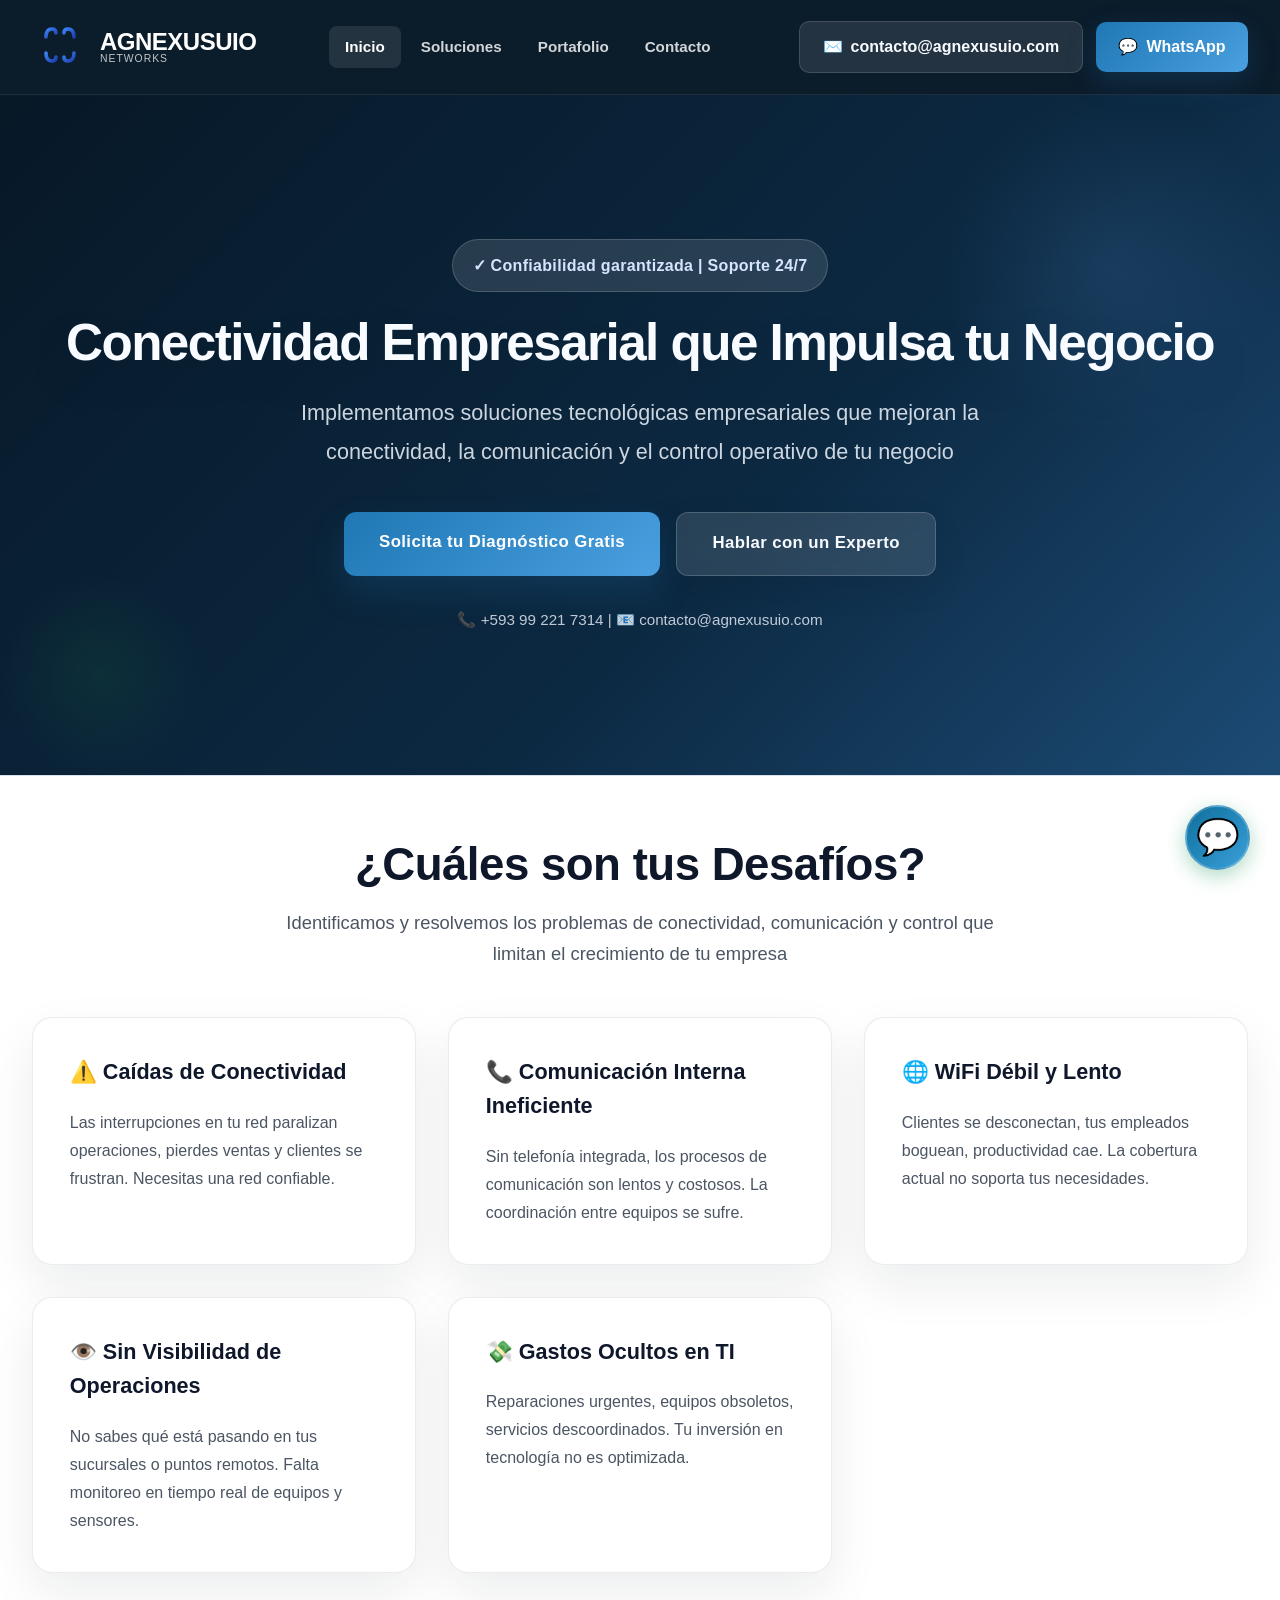
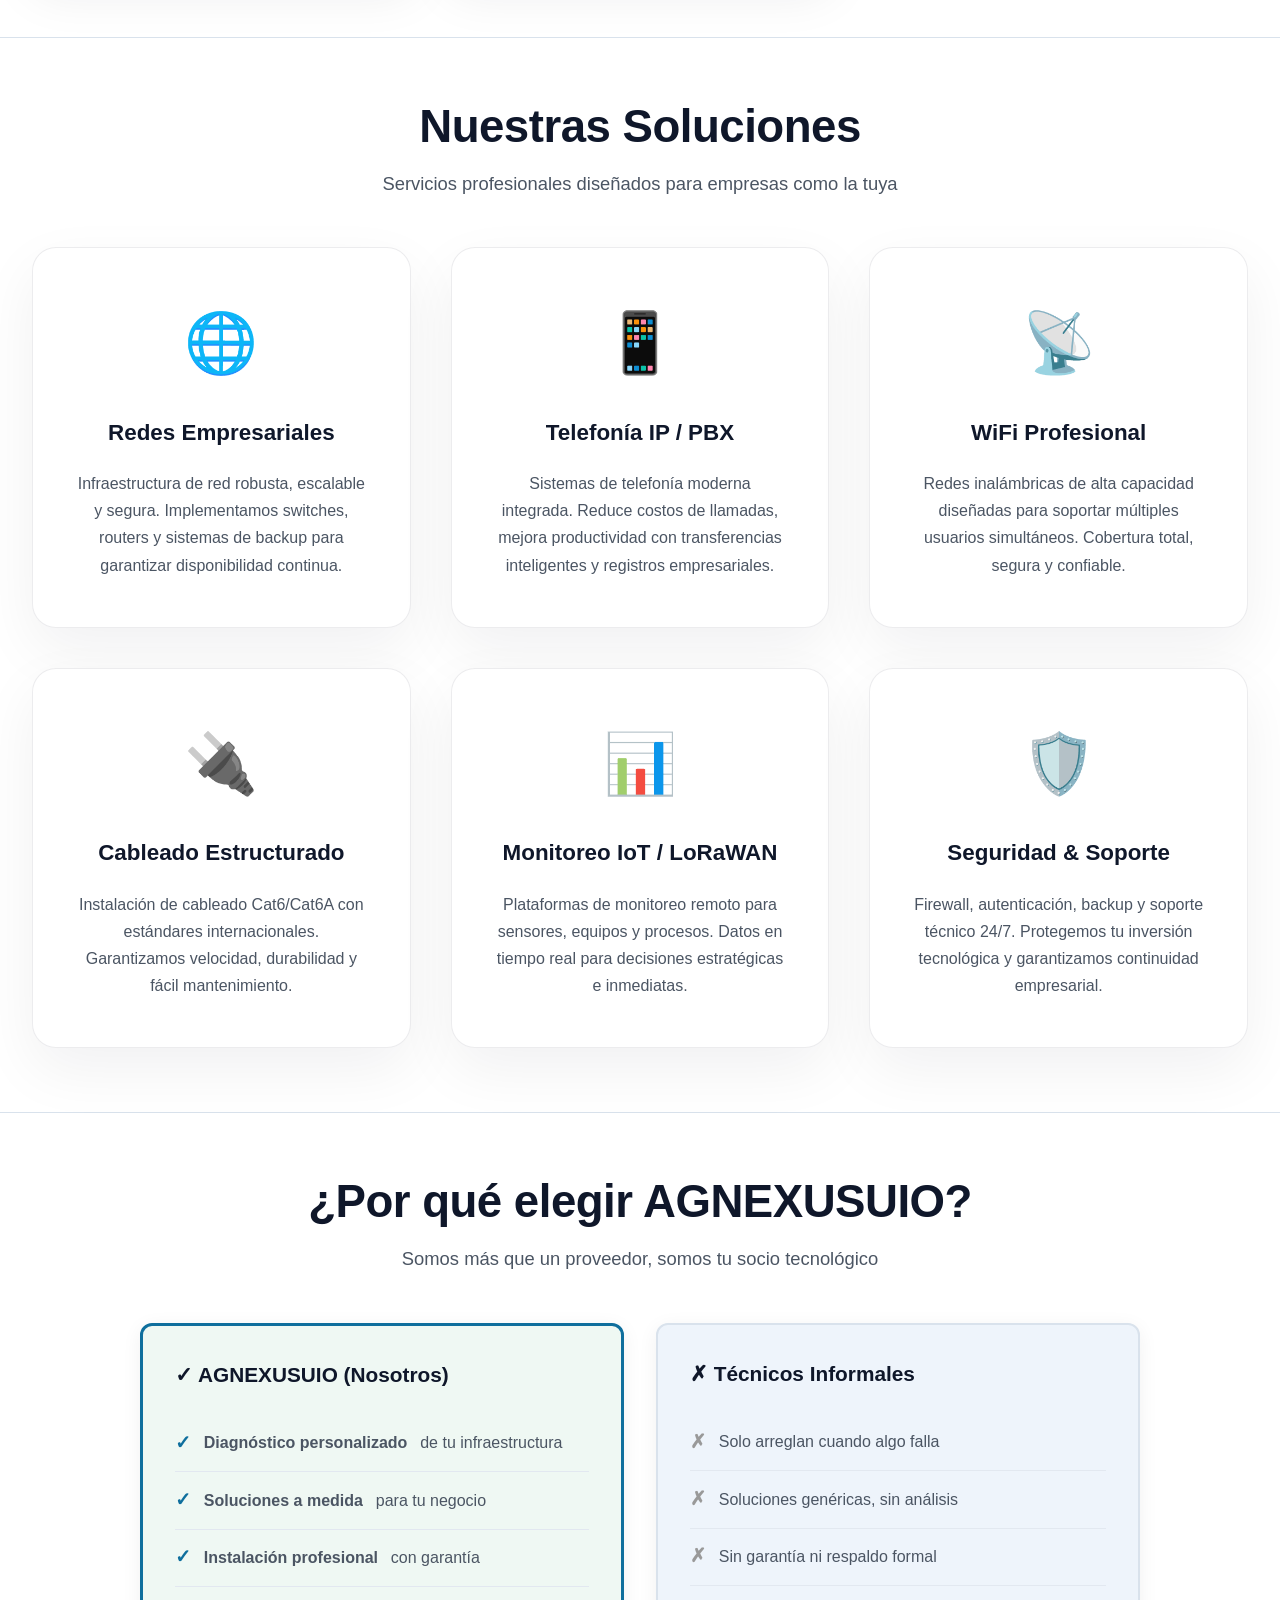
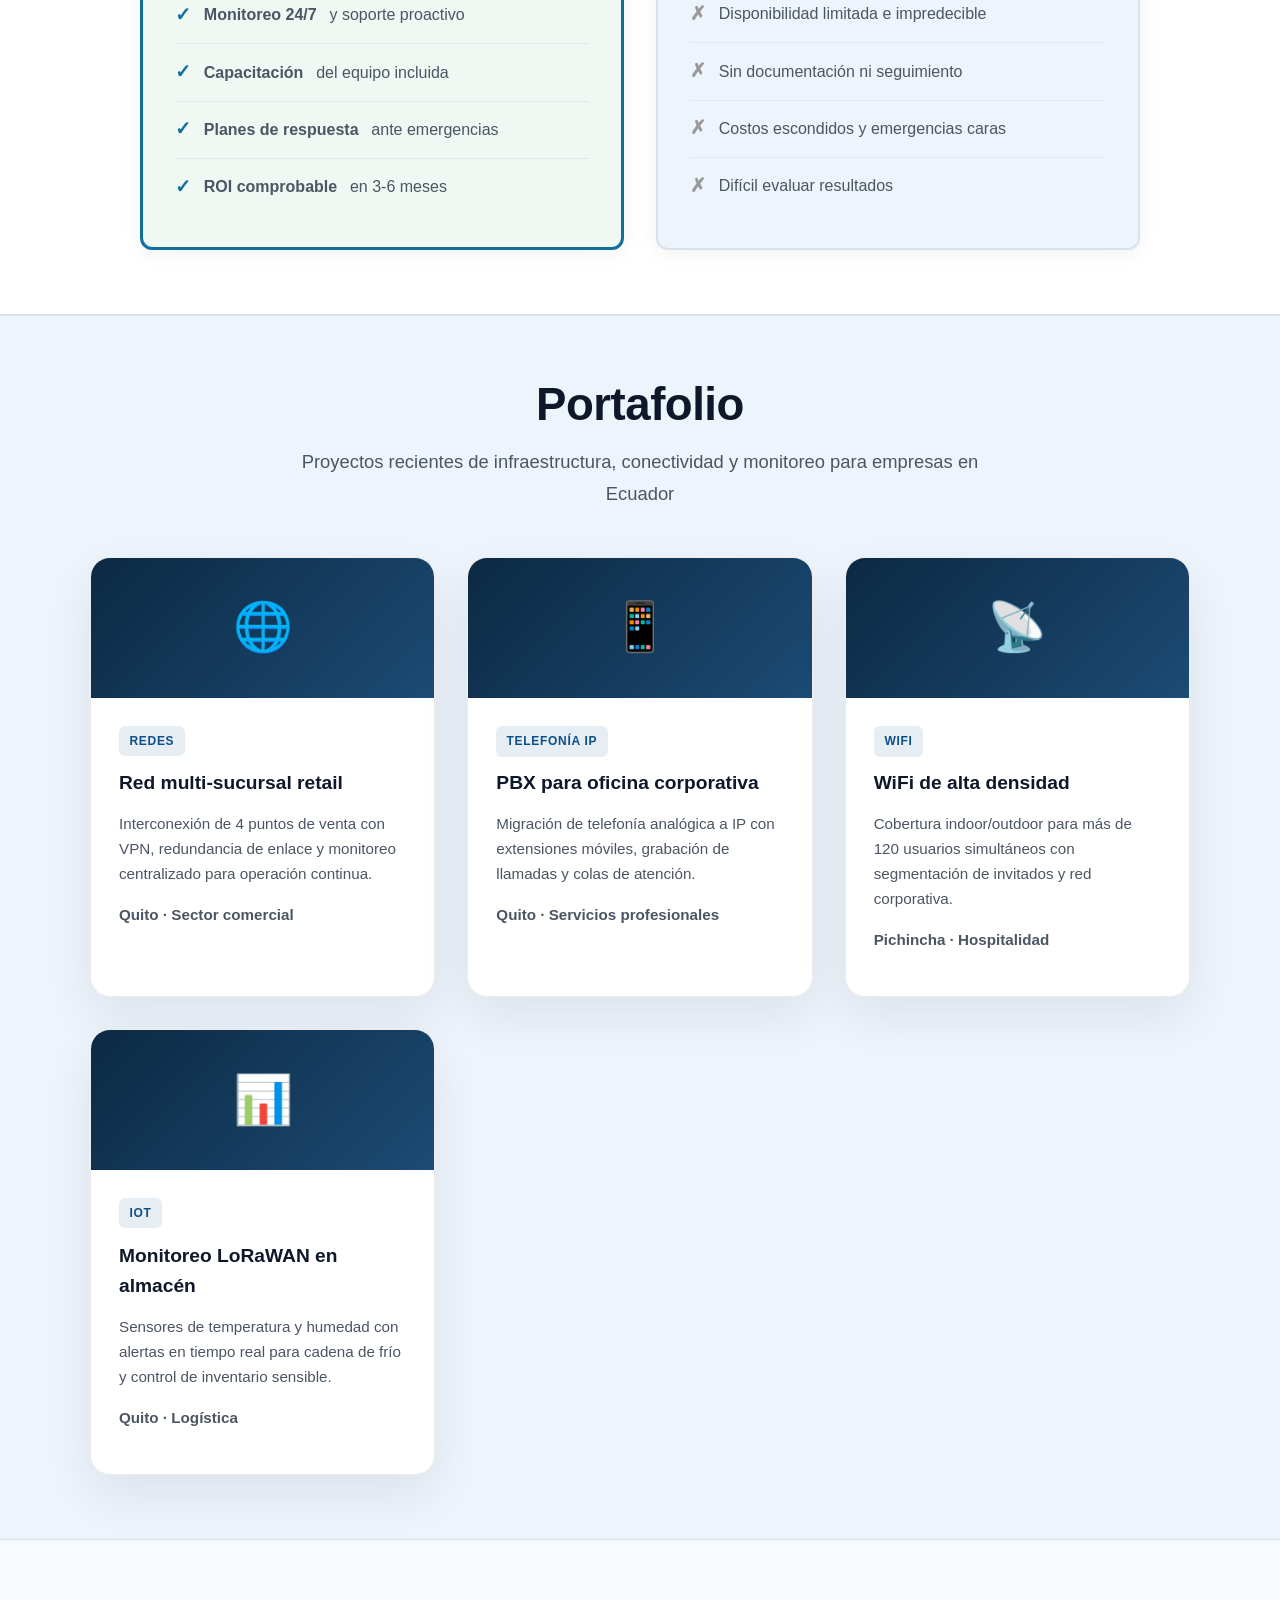
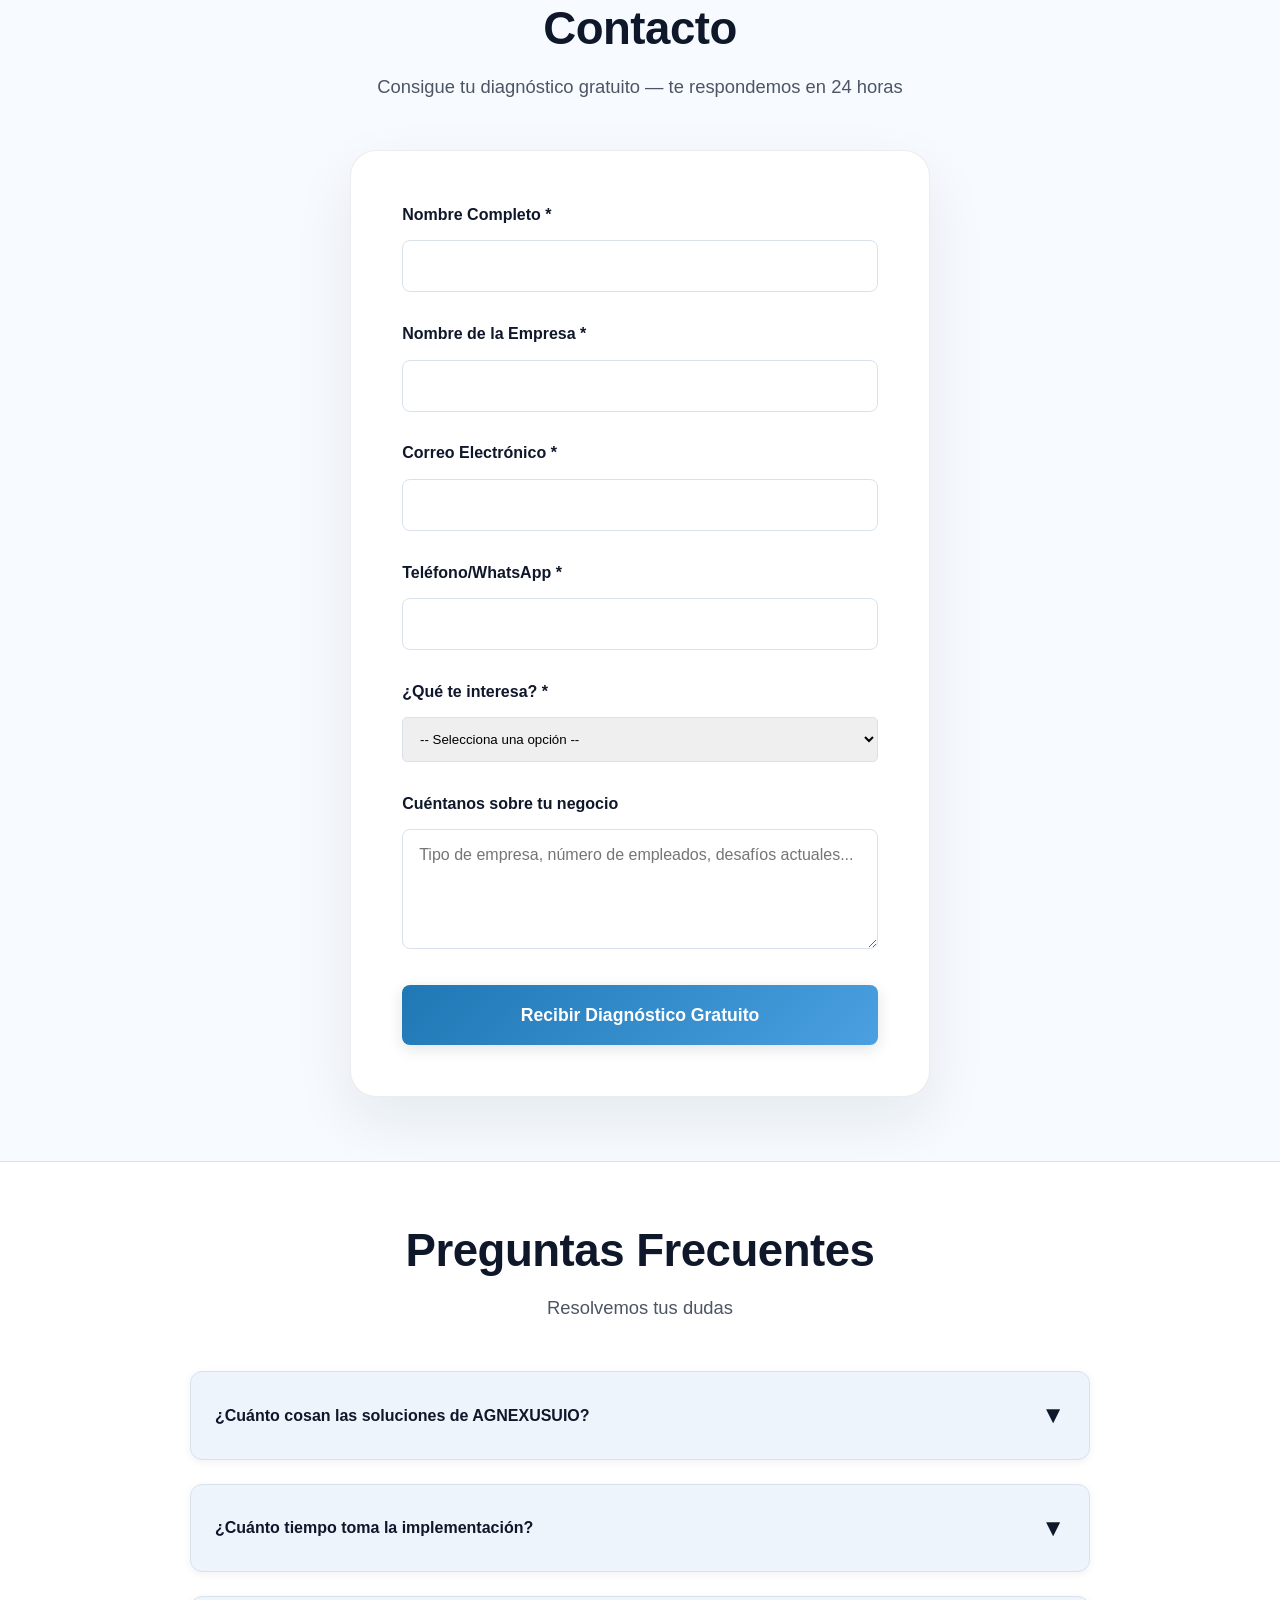
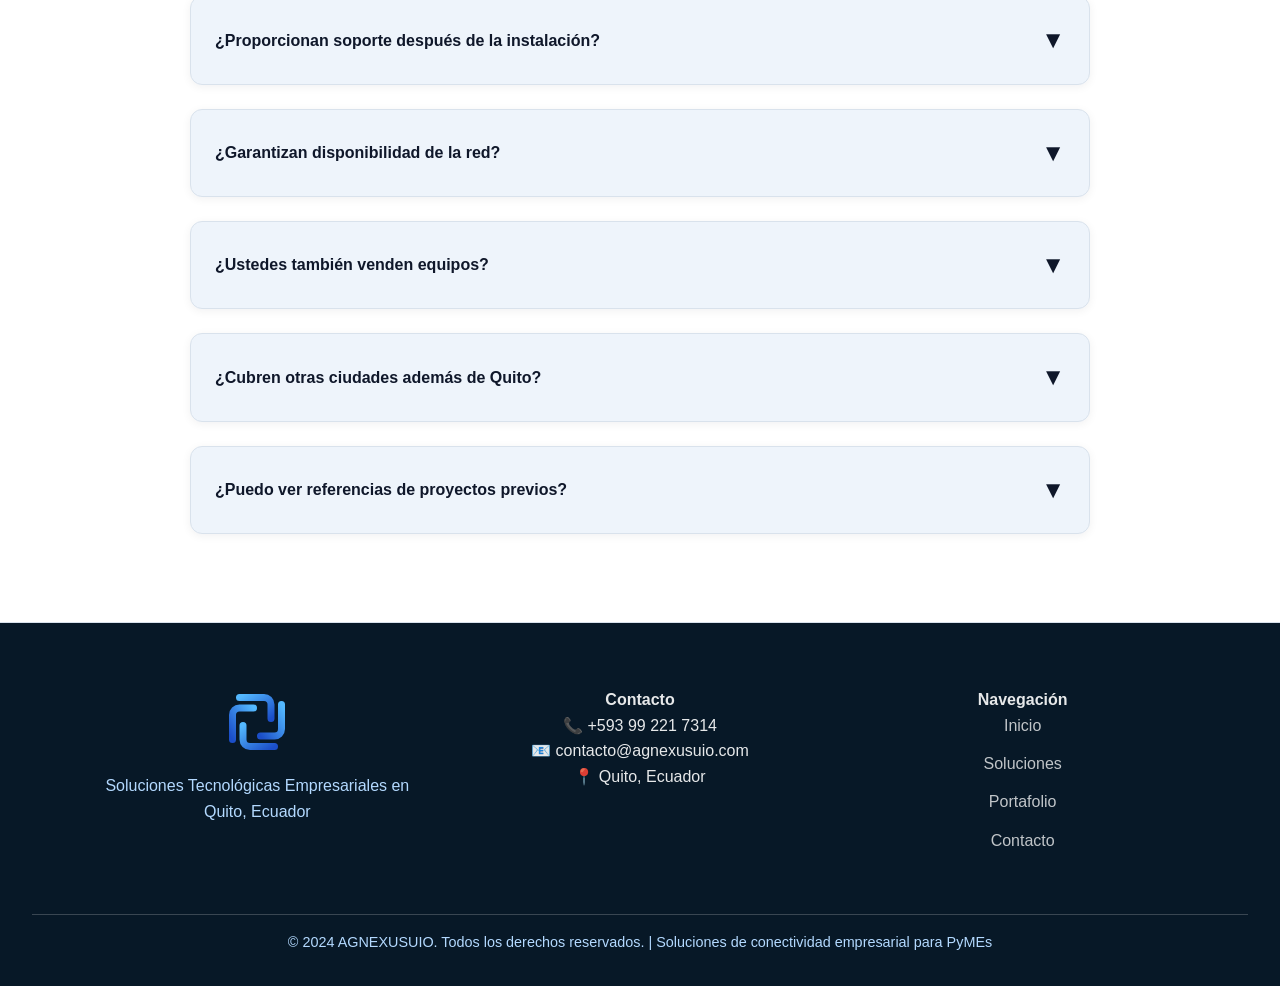
==== commit c3389d8c: "chat1" ====
--- a/index.html
+++ b/index.html
@@ -1,6 +1,9 @@
 <!DOCTYPE html>
 <html lang="es">
 
+<script src="https://cdn.botpress.cloud/webchat/v3.6/inject.js"></script>
+<script src="https://files.bpcontent.cloud/2026/06/05/12/20260605125313-K5GDDGND.js" defer></script>
+    
 <head>
     <meta charset="UTF-8">
     <meta name="viewport" content="width=device-width, initial-scale=1.0">
@@ -171,6 +174,29 @@
             box-shadow: 0 12px 28px rgba(31, 119, 180, 0.3);
         }
 
+        .main-nav {
+            display: flex;
+            align-items: center;
+            gap: 0.25rem;
+            margin: 0 auto;
+        }
+
+        .main-nav a {
+            color: rgba(255, 255, 255, 0.82);
+            text-decoration: none;
+            font-weight: 600;
+            font-size: 0.95rem;
+            padding: 0.55rem 1rem;
+            border-radius: 8px;
+            transition: color 0.2s ease, background 0.2s ease;
+        }
+
+        .main-nav a:hover,
+        .main-nav a.active {
+            color: #ffffff;
+            background: rgba(255, 255, 255, 0.1);
+        }
+
         .nav-toggle {
             display: none;
             background: none;
@@ -178,6 +204,15 @@
             color: #ffffff;
             font-size: 1.5rem;
             cursor: pointer;
+            padding: 0.25rem;
+        }
+
+        html {
+            scroll-behavior: smooth;
+        }
+
+        section[id] {
+            scroll-margin-top: 88px;
         }
 
         /* Logo in Header */
@@ -532,6 +567,82 @@
             font-size: 1.2rem;
         }
 
+        /* Portafolio */
+        .portafolio {
+            background: var(--light-bg-alt);
+            border-top: 1px solid var(--border);
+            border-bottom: 1px solid var(--border);
+        }
+
+        .portafolio-grid {
+            display: grid;
+            grid-template-columns: repeat(auto-fit, minmax(280px, 1fr));
+            gap: 2rem;
+            margin-top: 3rem;
+            max-width: 1100px;
+            margin-left: auto;
+            margin-right: auto;
+        }
+
+        .portafolio-card {
+            background: #ffffff;
+            border-radius: 20px;
+            overflow: hidden;
+            border: 1px solid rgba(15, 23, 42, 0.08);
+            box-shadow: 0 20px 50px rgba(15, 23, 42, 0.08);
+            transition: transform 0.35s ease, box-shadow 0.35s ease;
+        }
+
+        .portafolio-card:hover {
+            transform: translateY(-6px);
+            box-shadow: 0 24px 55px rgba(15, 23, 42, 0.14);
+        }
+
+        .portafolio-thumb {
+            height: 140px;
+            display: flex;
+            align-items: center;
+            justify-content: center;
+            font-size: 3rem;
+            background: linear-gradient(135deg, #0c2942 0%, #1c4b75 100%);
+        }
+
+        .portafolio-body {
+            padding: 1.75rem;
+        }
+
+        .portafolio-tag {
+            display: inline-block;
+            font-size: 0.75rem;
+            font-weight: 700;
+            text-transform: uppercase;
+            letter-spacing: 0.06em;
+            color: var(--secondary);
+            background: rgba(13, 79, 139, 0.1);
+            padding: 0.35rem 0.65rem;
+            border-radius: 6px;
+            margin-bottom: 0.75rem;
+        }
+
+        .portafolio-card h3 {
+            font-size: 1.2rem;
+            margin-bottom: 0.75rem;
+            color: var(--text-dark);
+        }
+
+        .portafolio-card p {
+            color: var(--text-gray);
+            font-size: 0.95rem;
+            line-height: 1.65;
+            margin-bottom: 1rem;
+        }
+
+        .portafolio-meta {
+            font-size: 0.85rem;
+            color: var(--text-gray-light);
+            font-weight: 600;
+        }
+
         /* Formulario */
         .formulario-section {
             background: #f7fbff;
@@ -650,7 +761,6 @@
         .faq-item:hover {
             box-shadow: 0 4px 20px var(--shadow);
         }
-        }
 
         .faq-question {
             padding: 1.5rem;
@@ -746,6 +856,40 @@
         }
 
         /* Responsive */
+        @media (max-width: 992px) {
+            header {
+                flex-wrap: wrap;
+                gap: 0.75rem;
+            }
+
+            .main-nav {
+                order: 4;
+                width: 100%;
+                flex-direction: column;
+                align-items: stretch;
+                display: none;
+                padding: 0.5rem 0 0.25rem;
+                border-top: 1px solid rgba(255, 255, 255, 0.1);
+            }
+
+            .main-nav.open {
+                display: flex;
+            }
+
+            .main-nav a {
+                padding: 0.85rem 0.5rem;
+            }
+
+            .nav-toggle {
+                display: block;
+                margin-left: auto;
+            }
+
+            .cta-header {
+                order: 3;
+            }
+        }
+
         @media (max-width: 768px) {
             .hero h1 {
                 font-size: 2.2rem;
@@ -783,10 +927,6 @@
 
             .btn-text {
                 display: none;
-            }
-
-            .nav-toggle {
-                display: block;
             }
 
             section {
@@ -903,7 +1043,7 @@
 <body>
     <!-- Header -->
     <header>
-        <a href="#" class="logo">
+        <a href="#inicio" class="logo">
             <svg class="logo-mark" viewBox="0 0 240 280" xmlns="http://www.w3.org/2000/svg" aria-label="AGNEXUSUIO logo">
                 <defs>
                     <linearGradient id="logoGradBlue" x1="0%" y1="0%" x2="100%" y2="100%">
@@ -939,6 +1079,12 @@
                 <span class="logo-subtitle">NETWORKS</span>
             </span>
         </a>
+        <nav class="main-nav" id="mainNav" aria-label="Navegación principal">
+            <a href="#inicio">Inicio</a>
+            <a href="#soluciones">Soluciones</a>
+            <a href="#portafolio">Portafolio</a>
+            <a href="#contacto">Contacto</a>
+        </nav>
         <div class="cta-header">
             <a href="mailto:contacto@agnexusuio.com" class="email-btn">
                 <span>✉️</span>
@@ -950,18 +1096,18 @@
                 <span class="btn-text">WhatsApp</span>
             </a>
         </div>
-        <button class="nav-toggle">☰</button>
+        <button class="nav-toggle" type="button" aria-label="Abrir menú" aria-expanded="false" aria-controls="mainNav">☰</button>
     </header>
 
-    <!-- Hero Section -->
-    <section class="hero">
+    <!-- Inicio -->
+    <section class="hero" id="inicio">
         <div class="hero-content">
             <div class="hero-badge">✓ Confiabilidad garantizada | Soporte 24/7</div>
             <h1>Conectividad Empresarial que Impulsa tu Negocio</h1>
             <p class="hero-subtitle">Implementamos soluciones tecnológicas empresariales que mejoran la conectividad, la
                 comunicación y el control operativo de tu negocio</p>
             <div class="hero-cta">
-                <a href="#formulario" class="btn btn-primary">Solicita tu Diagnóstico Gratis</a>
+                <a href="#contacto" class="btn btn-primary">Solicita tu Diagnóstico Gratis</a>
                 <a href="https://wa.me/593992217314?text=Hola%20AGNEXUSUIO!%20Quiero%20agendar%20una%20consulta"
                     target="_blank" class="btn btn-secondary">Hablar con un Experto</a>
             </div>
@@ -970,8 +1116,8 @@
         </div>
     </section>
 
-    <!-- Problemas que Resolvemos -->
-    <section class="problemas">
+    <!-- Soluciones -->
+    <section class="problemas" id="soluciones">
         <h2 class="section-title">¿Cuáles son tus Desafíos?</h2>
         <p class="section-subtitle">Identificamos y resolvemos los problemas de conectividad, comunicación y control que
             limitan el crecimiento de tu empresa</p>
@@ -1004,9 +1150,8 @@
         </div>
     </section>
 
-    <!-- Servicios -->
-    <section class="servicios">
-        <h2 class="section-title">Nuestras Soluciones</h2>
+    <section class="servicios" aria-labelledby="soluciones-servicios">
+        <h2 class="section-title" id="soluciones-servicios">Nuestras Soluciones</h2>
         <p class="section-subtitle">Servicios profesionales diseñados para empresas como la tuya</p>
         <div class="servicios-grid">
             <div class="servicio-card">
@@ -1083,10 +1228,54 @@
         </div>
     </section>
 
-    <!-- Formulario -->
-    <section class="formulario-section" id="formulario">
-        <h2 class="section-title">Consigue tu Diagnóstico Gratuito</h2>
-        <p class="section-subtitle">Completa el formulario y nos pondremos en contacto en 24 horas</p>
+    <!-- Portafolio -->
+    <section class="portafolio" id="portafolio">
+        <h2 class="section-title">Portafolio</h2>
+        <p class="section-subtitle">Proyectos recientes de infraestructura, conectividad y monitoreo para empresas en Ecuador</p>
+        <div class="portafolio-grid">
+            <article class="portafolio-card">
+                <div class="portafolio-thumb" aria-hidden="true">🌐</div>
+                <div class="portafolio-body">
+                    <span class="portafolio-tag">Redes</span>
+                    <h3>Red multi-sucursal retail</h3>
+                    <p>Interconexión de 4 puntos de venta con VPN, redundancia de enlace y monitoreo centralizado para operación continua.</p>
+                    <p class="portafolio-meta">Quito · Sector comercial</p>
+                </div>
+            </article>
+            <article class="portafolio-card">
+                <div class="portafolio-thumb" aria-hidden="true">📱</div>
+                <div class="portafolio-body">
+                    <span class="portafolio-tag">Telefonía IP</span>
+                    <h3>PBX para oficina corporativa</h3>
+                    <p>Migración de telefonía analógica a IP con extensiones móviles, grabación de llamadas y colas de atención.</p>
+                    <p class="portafolio-meta">Quito · Servicios profesionales</p>
+                </div>
+            </article>
+            <article class="portafolio-card">
+                <div class="portafolio-thumb" aria-hidden="true">📡</div>
+                <div class="portafolio-body">
+                    <span class="portafolio-tag">WiFi</span>
+                    <h3>WiFi de alta densidad</h3>
+                    <p>Cobertura indoor/outdoor para más de 120 usuarios simultáneos con segmentación de invitados y red corporativa.</p>
+                    <p class="portafolio-meta">Pichincha · Hospitalidad</p>
+                </div>
+            </article>
+            <article class="portafolio-card">
+                <div class="portafolio-thumb" aria-hidden="true">📊</div>
+                <div class="portafolio-body">
+                    <span class="portafolio-tag">IoT</span>
+                    <h3>Monitoreo LoRaWAN en almacén</h3>
+                    <p>Sensores de temperatura y humedad con alertas en tiempo real para cadena de frío y control de inventario sensible.</p>
+                    <p class="portafolio-meta">Quito · Logística</p>
+                </div>
+            </article>
+        </div>
+    </section>
+
+    <!-- Contacto -->
+    <section class="formulario-section" id="contacto">
+        <h2 class="section-title">Contacto</h2>
+        <p class="section-subtitle">Consigue tu diagnóstico gratuito — te respondemos en 24 horas</p>
 
         <div class="form-container">
             <form id="leadForm">
@@ -1137,8 +1326,7 @@
         </div>
     </section>
 
-    <!-- FAQ -->
-    <section class="faq">
+    <section class="faq" id="faq" aria-label="Preguntas frecuentes">
         <h2 class="section-title">Preguntas Frecuentes</h2>
         <p class="section-subtitle">Resolvemos tus dudas</p>
 
@@ -1262,12 +1450,11 @@
                 </div>
             </div>
             <div class="footer-section">
-                <h4>Servicios</h4>
-                <a href="#servicios">Redes Empresariales</a>
-                <a href="#servicios">Telefonía IP</a>
-                <a href="#servicios">WiFi Profesional</a>
-                <a href="#servicios">Monitoreo IoT</a>
-                <a href="#servicios">Soporte 24/7</a>
+                <h4>Navegación</h4>
+                <a href="#inicio">Inicio</a>
+                <a href="#soluciones">Soluciones</a>
+                <a href="#portafolio">Portafolio</a>
+                <a href="#contacto">Contacto</a>
             </div>
         </div>
         <div class="footer-divider">
@@ -1358,6 +1545,44 @@
                 }
             });
         });
+
+        // Menú móvil
+        const navToggle = document.querySelector('.nav-toggle');
+        const mainNav = document.getElementById('mainNav');
+
+        navToggle.addEventListener('click', () => {
+            const isOpen = mainNav.classList.toggle('open');
+            navToggle.setAttribute('aria-expanded', isOpen);
+        });
+
+        mainNav.querySelectorAll('a').forEach(link => {
+            link.addEventListener('click', () => {
+                mainNav.classList.remove('open');
+                navToggle.setAttribute('aria-expanded', 'false');
+            });
+        });
+
+        // Enlace activo según sección visible
+        const navLinks = mainNav.querySelectorAll('a');
+        const sections = ['inicio', 'soluciones', 'portafolio', 'contacto']
+            .map(id => document.getElementById(id))
+            .filter(Boolean);
+
+        function setActiveNav() {
+            let current = sections[0].id;
+            const offset = 120;
+            sections.forEach(section => {
+                if (window.scrollY >= section.offsetTop - offset) {
+                    current = section.id;
+                }
+            });
+            navLinks.forEach(link => {
+                link.classList.toggle('active', link.getAttribute('href') === `#${current}`);
+            });
+        }
+
+        window.addEventListener('scroll', setActiveNav, { passive: true });
+        setActiveNav();
 
         // Smooth scroll para links internos
         document.querySelectorAll('a[href^="#"]').forEach(anchor => {
@@ -1386,7 +1611,7 @@
             });
         }, observerOptions);
 
-        document.querySelectorAll('.problema-card, .servicio-card, .faq-item').forEach(el => {
+        document.querySelectorAll('.problema-card, .servicio-card, .portafolio-card, .faq-item').forEach(el => {
             observer.observe(el);
         });
 
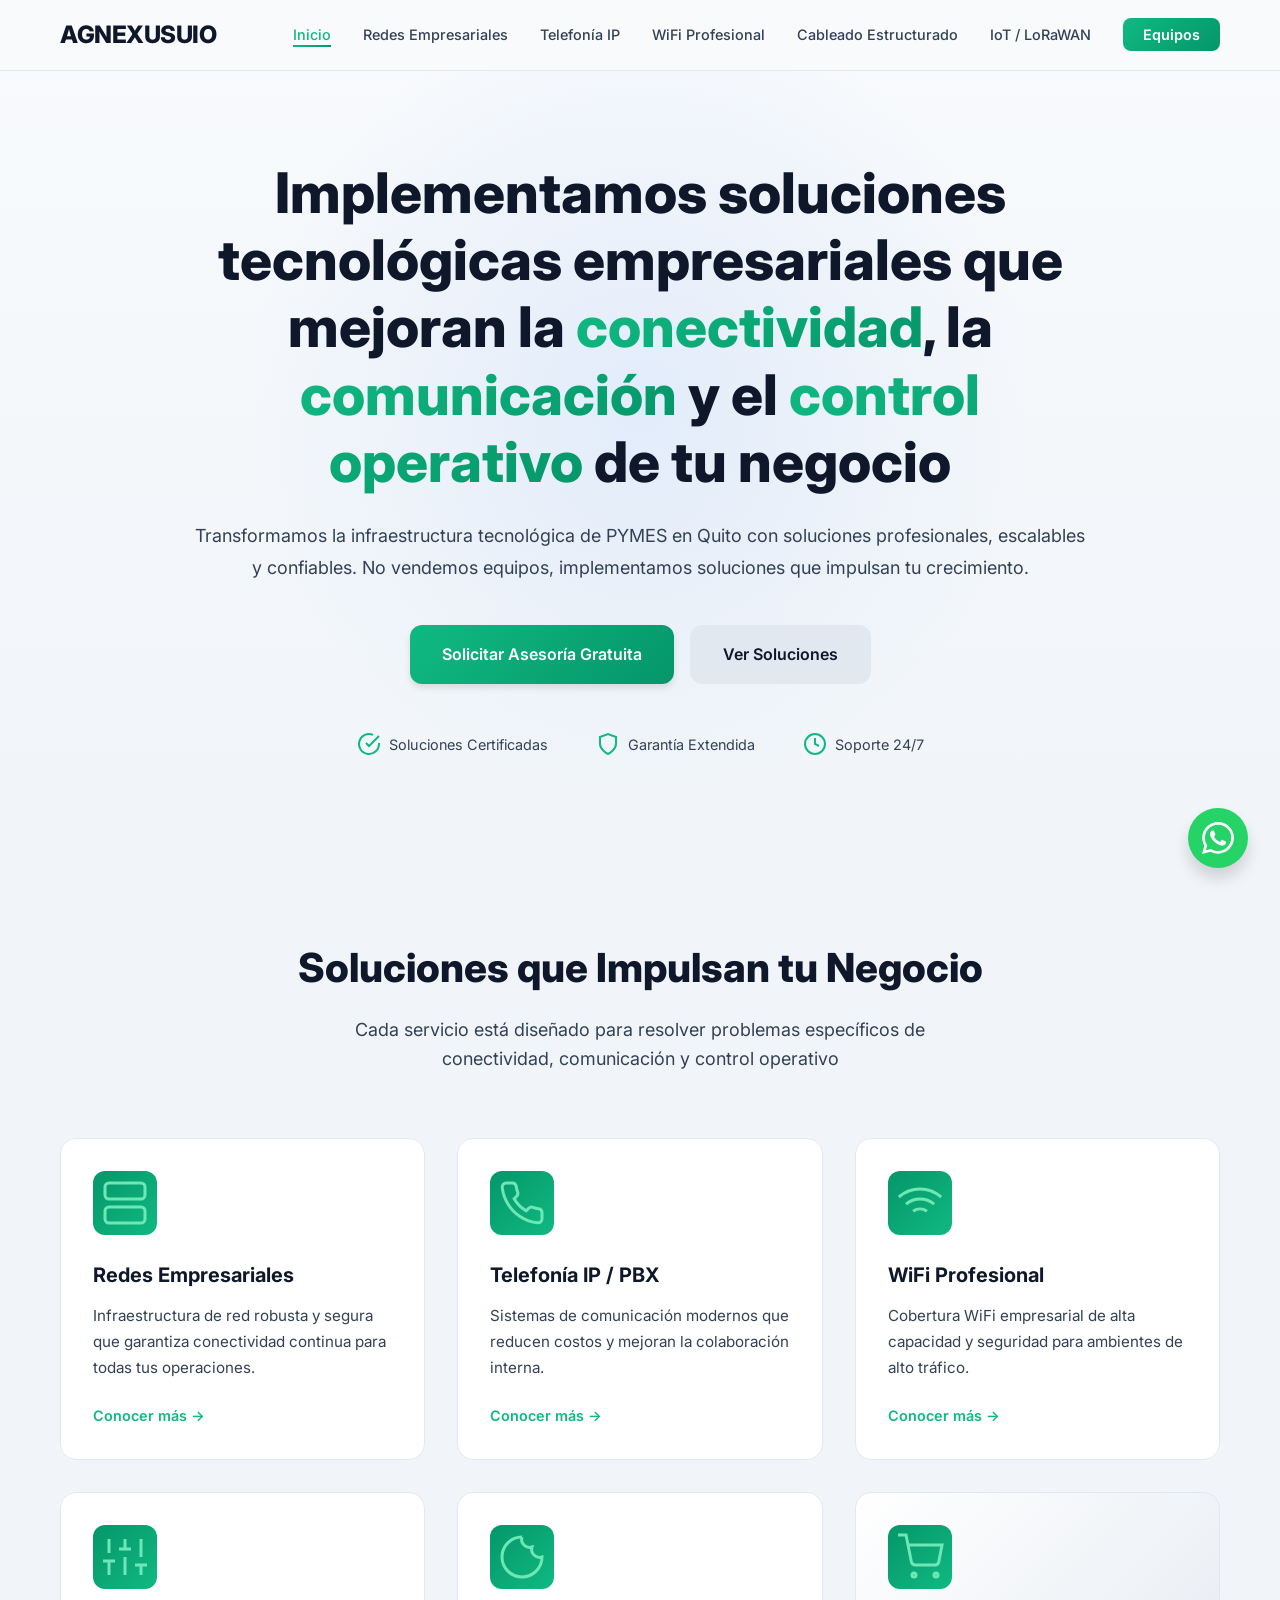
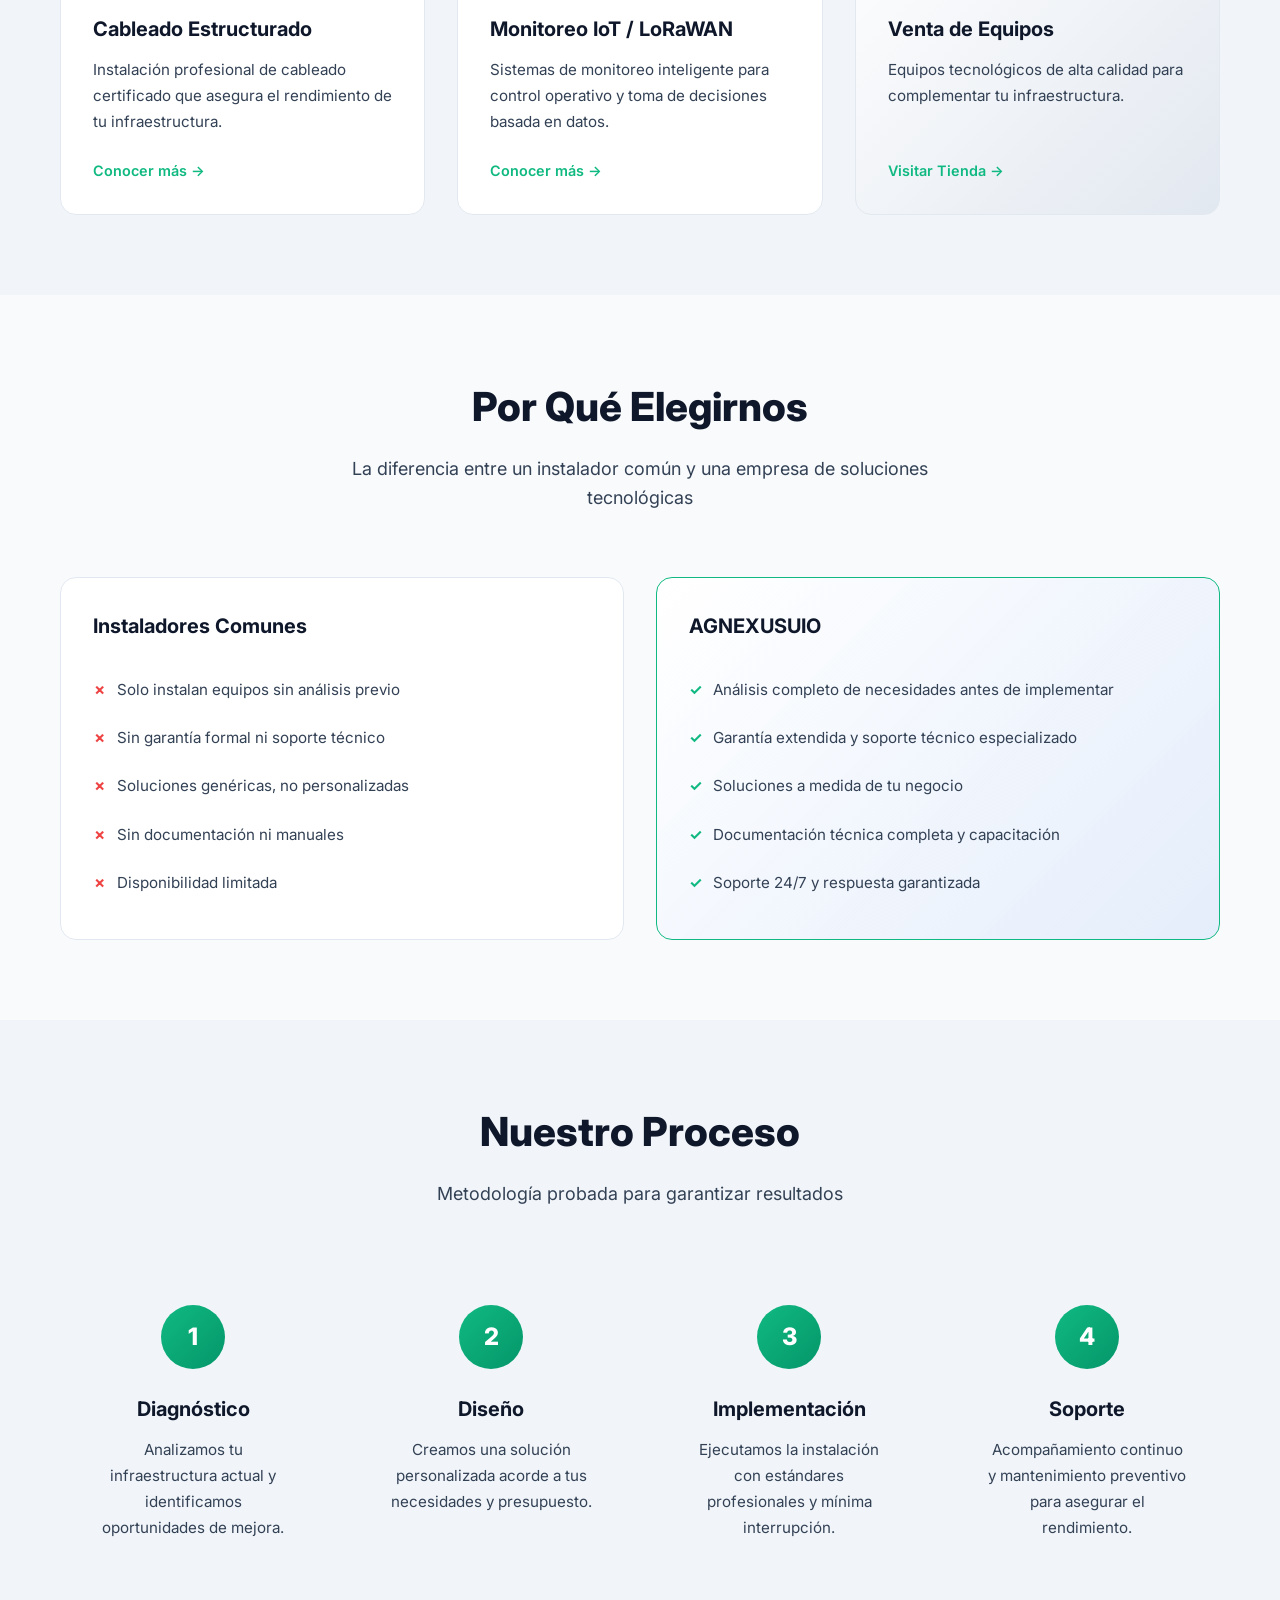
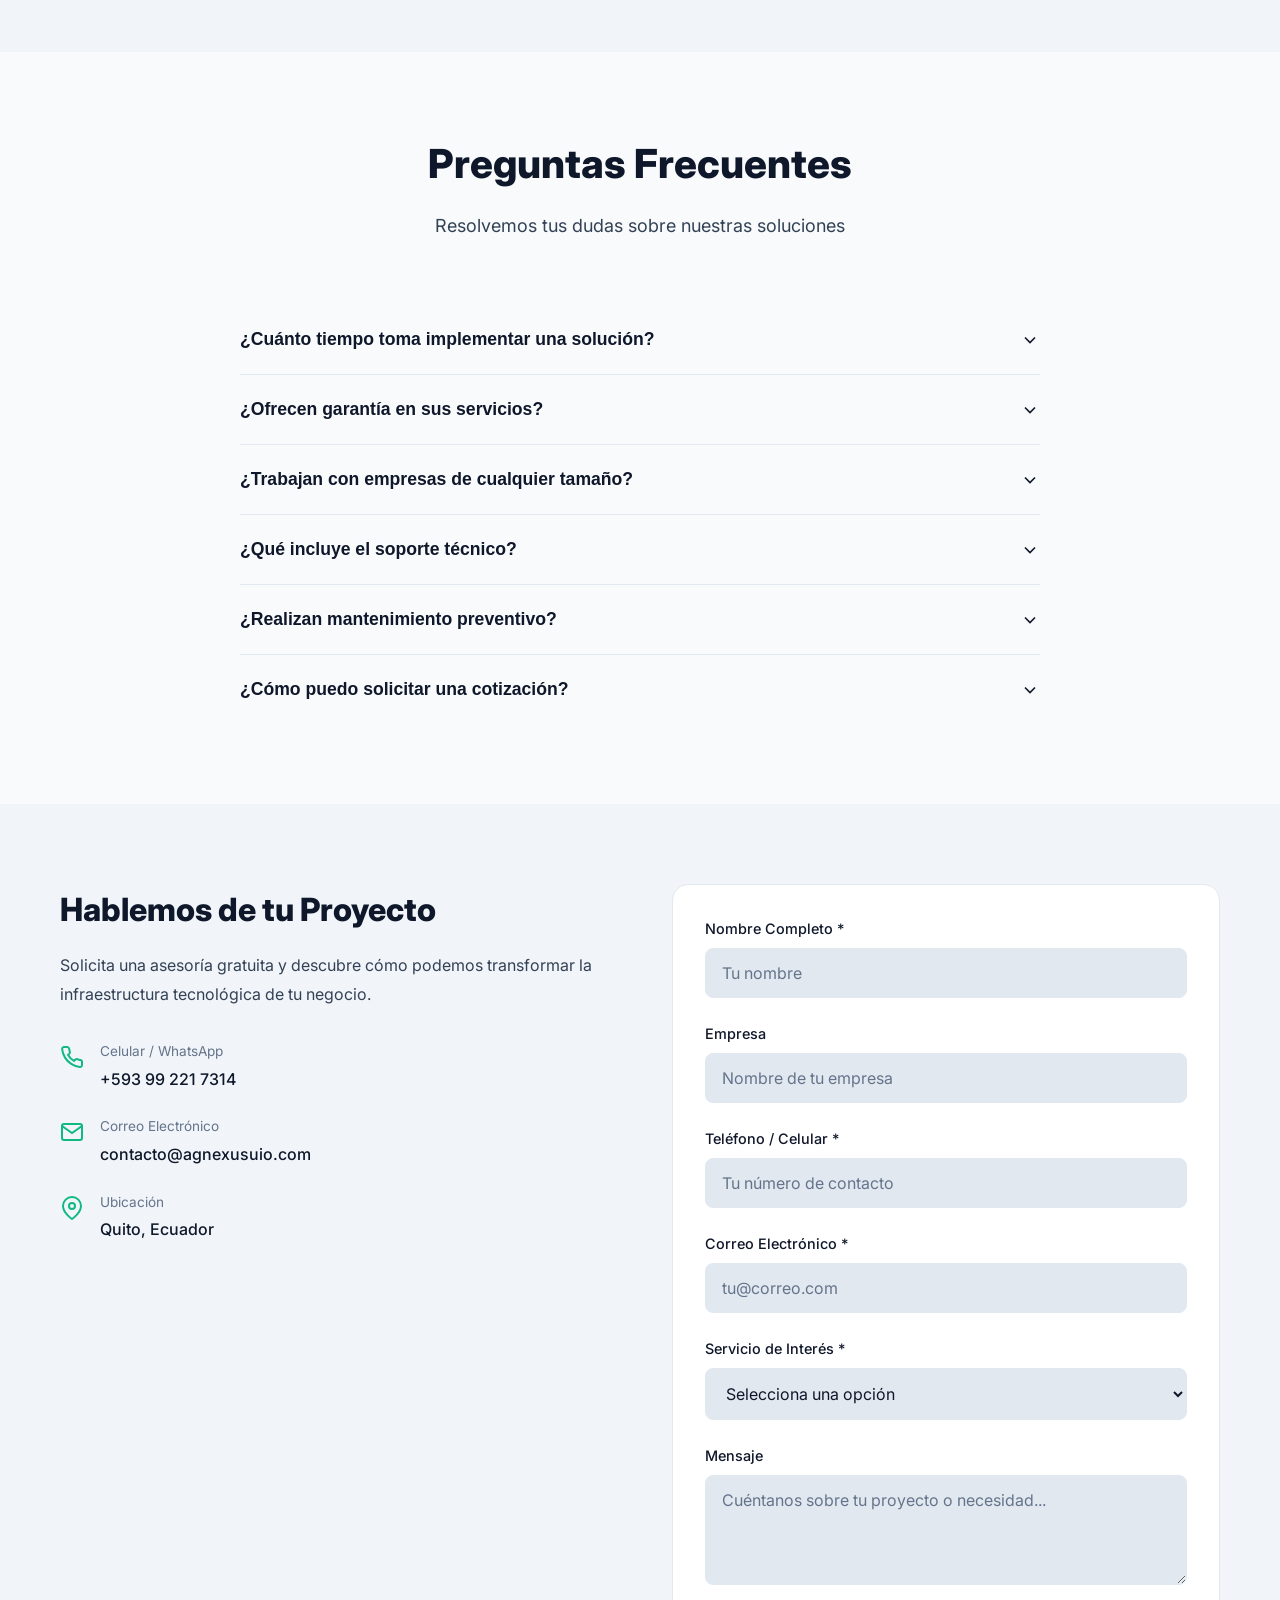
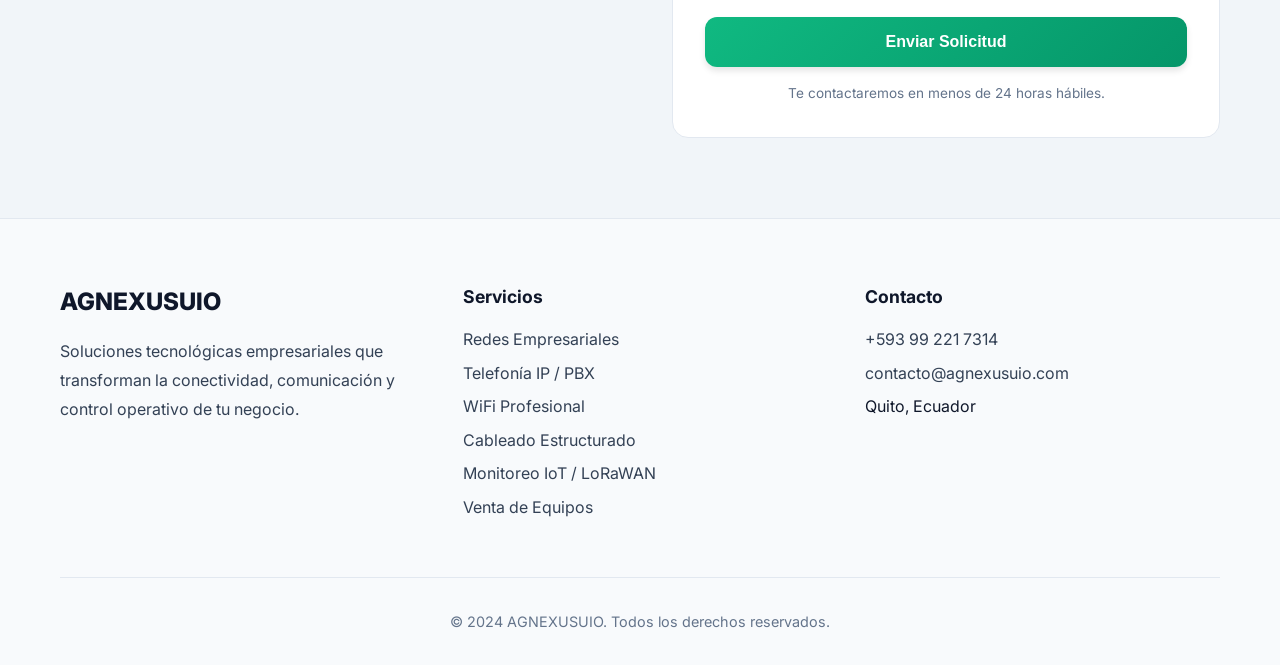
==== commit 36b8f27b: "Add files via upload" ====
--- a/index.html
+++ b/index.html
@@ -1,1642 +1,446 @@
-<!DOCTYPE html>
-<html lang="es">
-
-<script src="https://cdn.botpress.cloud/webchat/v3.6/inject.js"></script>
-<script src="https://files.bpcontent.cloud/2026/06/05/12/20260605125313-K5GDDGND.js" defer></script>
-    
-<head>
-    <meta charset="UTF-8">
-    <meta name="viewport" content="width=device-width, initial-scale=1.0">
-    <title>AGNEXUSUIO | Soluciones Tecnológicas Empresariales para PYMEs en Quito</title>
-    <meta name="description"
-        content="Soluciones completas de conectividad, telefonía IP, WiFi profesional y monitoreo IoT para empresas en Quito. Expertos en infraestructura tecnológica.">
-    <link rel="canonical" href="https://agnexusuio.com/">
-    <meta http-equiv="Content-Security-Policy" content="upgrade-insecure-requests">
-    <meta property="og:title" content="AGNEXUSUIO | Soluciones Tecnológicas Empresariales para PYMEs en Quito">
-    <meta property="og:description"
-        content="Soluciones completas de conectividad, telefonía IP, WiFi profesional y monitoreo IoT para empresas en Quito. Expertos en infraestructura tecnológica.">
-    <meta property="og:type" content="website">
-    <meta property="og:url" content="https://agnexusuio.com/">
-    <meta property="og:image" content="https://www.agnexusuio.com/">
-    <meta name="twitter:card" content="summary_large_image">
-    <meta name="twitter:title" content="AGNEXUSUIO | Soluciones Tecnológicas Empresariales para PYMEs en Quito">
-    <meta name="twitter:description"
-        content="Soluciones completas de conectividad, telefonía IP, WiFi profesional y monitoreo IoT para empresas en Quito. Expertos en infraestructura tecnológica.">
-    <meta name="twitter:image" content="https://www.agnexusuio.com/">
-    <meta name="theme-color" content="#071827">
-    <style>
-        * {
-            margin: 0;
-            padding: 0;
-            box-sizing: border-box;
-        }
-
-        :root {
-            --primary: #f2f6fb;
-            --primary-dark: #071827;
-            --secondary: #0d4f8b;
-            --secondary-light: #1975b8;
-            --accent: #1f77b4;
-            --accent-light: #4aa0e0;
-            --light-bg: #ffffff;
-            --light-bg-alt: #eef4fb;
-            --text-dark: #0f172a;
-            --text-gray: #4b5563;
-            --text-gray-light: #718096;
-            --border: #d9e2ec;
-            --border-light: #e2e8f0;
-            --success: #0f6f9d;
-            --success-light: #3aa0d9;
-            --shadow: rgba(15, 23, 42, 0.12);
-            --shadow-light: rgba(15, 23, 42, 0.06);
-        }
-
-        body {
-            font-family: 'Inter', -apple-system, BlinkMacSystemFont, 'Segoe UI', Roboto, sans-serif;
-            line-height: 1.6;
-            color: var(--text-dark);
-            background: linear-gradient(180deg, #f6f9fd 0%, #eef4fb 100%);
-            overflow-x: hidden;
-        }
-
-        /* Header */
-        header {
-            background: rgba(7, 24, 39, 0.98);
-            color: #ffffff;
-            padding: 1.2rem 2rem;
-            display: flex;
-            justify-content: space-between;
-            align-items: center;
-            position: sticky;
-            top: 0;
-            z-index: 100;
-            border-bottom: 1px solid rgba(255, 255, 255, 0.08);
-            backdrop-filter: blur(12px);
-        }
-
-        .logo {
-            display: flex;
-            align-items: center;
-            gap: 0.75rem;
-            text-decoration: none;
-            color: #ffffff;
-        }
-
-        .logo:hover {
-            opacity: 0.8;
-            transition: opacity 0.2s ease;
-        }
-
-        .logo-mark {
-            width: 46px;
-            height: 46px;
-            flex-shrink: 0;
-        }
-
-        .logo-text {
-            display: flex;
-            flex-direction: column;
-            align-items: flex-start;
-            line-height: 1;
-        }
-
-        .logo-main {
-            font-size: 1.5rem;
-            font-weight: 700;
-            letter-spacing: -0.5px;
-            color: currentColor;
-        }
-
-        .logo-subtitle {
-            font-size: 0.65rem;
-            letter-spacing: 1px;
-            color: rgba(255, 255, 255, 0.75);
-            text-transform: uppercase;
-            font-weight: 500;
-        }
-
-        .cta-header {
-            display: flex;
-            gap: 0.85rem;
-            align-items: center;
-        }
-
-        .cta-header a {
-            padding: 0.75rem 1.4rem;
-            border-radius: 10px;
-            text-decoration: none;
-            font-weight: 600;
-            transition: all 0.3s ease;
-        }
-
-        .email-btn {
-            background: rgba(255, 255, 255, 0.1);
-            color: #f8fbff;
-            display: flex;
-            align-items: center;
-            gap: 0.5rem;
-            padding: 0.75rem 1rem;
-            border-radius: 10px;
-            border: 1px solid rgba(255, 255, 255, 0.14);
-            transition: all 0.25s ease;
-        }
-
-        .email-btn:hover {
-            background: rgba(255, 255, 255, 0.16);
-            transform: translateY(-1px);
-            box-shadow: 0 10px 24px rgba(8, 22, 45, 0.12);
-        }
-
-        .email-btn span:first-child,
-        .whatsapp-btn span:first-child {
-            display: inline-flex;
-            align-items: center;
-            justify-content: center;
-        }
-
-        .btn-text {
-            display: inline;
-        }
-
-        .whatsapp-btn {
-            background: linear-gradient(135deg, var(--accent), var(--accent-light));
-            color: white;
-            display: flex;
-            align-items: center;
-            gap: 0.5rem;
-            border-radius: 10px;
-            box-shadow: 0 10px 30px rgba(31, 119, 180, 0.22);
-        }
-
-        .whatsapp-btn:hover {
-            background: linear-gradient(135deg, var(--accent-light), var(--accent));
-            transform: translateY(-2px);
-            box-shadow: 0 12px 28px rgba(31, 119, 180, 0.3);
-        }
-
-        .main-nav {
-            display: flex;
-            align-items: center;
-            gap: 0.25rem;
-            margin: 0 auto;
-        }
-
-        .main-nav a {
-            color: rgba(255, 255, 255, 0.82);
-            text-decoration: none;
-            font-weight: 600;
-            font-size: 0.95rem;
-            padding: 0.55rem 1rem;
-            border-radius: 8px;
-            transition: color 0.2s ease, background 0.2s ease;
-        }
-
-        .main-nav a:hover,
-        .main-nav a.active {
-            color: #ffffff;
-            background: rgba(255, 255, 255, 0.1);
-        }
-
-        .nav-toggle {
-            display: none;
-            background: none;
-            border: none;
-            color: #ffffff;
-            font-size: 1.5rem;
-            cursor: pointer;
-            padding: 0.25rem;
-        }
-
-        html {
-            scroll-behavior: smooth;
-        }
-
-        section[id] {
-            scroll-margin-top: 88px;
-        }
-
-        /* Logo in Header */
-        .logo-mark {
-            width: 56px;
-            height: 56px;
-            flex-shrink: 0;
-            background: transparent;
-        }
-
-        .logo:hover {
-            opacity: 0.85;
-            transition: opacity 0.2s ease;
-        }
-
-        /* Hero Section */
-        .hero {
-            background: linear-gradient(135deg, #071827 0%, #0c2942 60%, #1c4b75 100%);
-            color: #f8fbff;
-            padding: 6rem 2rem;
-            text-align: center;
-            min-height: 680px;
-            display: flex;
-            flex-direction: column;
-            justify-content: center;
-            position: relative;
-            overflow: hidden;
-        }
-
-        .hero::before {
-            content: '';
-            position: absolute;
-            top: 0;
-            right: 0;
-            width: 340px;
-            height: 340px;
-            background: radial-gradient(circle, rgba(79, 136, 200, 0.16) 0%, transparent 70%);
-            border-radius: 50%;
-        }
-
-        .hero::after {
-            content: '';
-            position: absolute;
-            bottom: 0;
-            left: 0;
-            width: 200px;
-            height: 200px;
-            background: radial-gradient(circle, rgba(40, 167, 69, 0.1) 0%, transparent 70%);
-            border-radius: 50%;
-        }
-
-        .hero-content {
-            position: relative;
-            z-index: 2;
-        }
-
-        .hero h1 {
-            font-size: 3.2rem;
-            font-weight: 700;
-            margin-bottom: 1.5rem;
-            line-height: 1.1;
-            letter-spacing: -0.02em;
-            text-shadow: none;
-        }
-
-        .hero-badge {
-            display: inline-flex;
-            align-items: center;
-            justify-content: center;
-            gap: 0.6rem;
-            padding: 0.8rem 1.2rem;
-            border-radius: 999px;
-            background: rgba(255, 255, 255, 0.12);
-            color: #d6e4ff;
-            font-weight: 600;
-            letter-spacing: 0.02em;
-            margin-bottom: 1.5rem;
-            border: 1px solid rgba(255, 255, 255, 0.16);
-        }
-
-        .hero h1 {
-            font-size: 3.2rem;
-            font-weight: 800;
-            margin-bottom: 1.5rem;
-            line-height: 1.05;
-            letter-spacing: -0.03em;
-            text-shadow: 0 18px 50px rgba(5, 27, 65, 0.15);
-        }
-
-        .hero-subtitle {
-            font-size: 1.35rem;
-            color: rgba(242, 248, 255, 0.84);
-            margin-bottom: 2.5rem;
-            font-weight: 400;
-            max-width: 800px;
-            margin-left: auto;
-            margin-right: auto;
-            line-height: 1.8;
-        }
-
-        .hero-cta {
-            display: flex;
-            gap: 1rem;
-            justify-content: center;
-            flex-wrap: wrap;
-            margin-bottom: 2rem;
-        }
-
-        .btn {
-            padding: 1.1rem 2.2rem;
-            border-radius: 12px;
-            text-decoration: none;
-            font-weight: 700;
-            cursor: pointer;
-            border: none;
-            font-size: 1.05rem;
-            transition: all 0.35s cubic-bezier(0.4, 0, 0.2, 1);
-            letter-spacing: 0.4px;
-            box-shadow: 0 12px 30px rgba(15, 23, 42, 0.12);
-        }
-
-        .btn-primary {
-            background: linear-gradient(135deg, var(--accent) 0%, var(--accent-light) 100%);
-            color: white;
-            box-shadow: 0 16px 35px rgba(31, 119, 180, 0.2);
-        }
-
-        .btn-primary:hover {
-            background: linear-gradient(135deg, var(--accent-light) 0%, var(--accent) 100%);
-            transform: translateY(-3px);
-            box-shadow: 0 20px 35px rgba(31, 119, 180, 0.24);
-        }
-
-        .btn-secondary {
-            background: rgba(255, 255, 255, 0.12);
-            color: #f8fbff;
-            border: 1px solid rgba(255, 255, 255, 0.18);
-            backdrop-filter: blur(8px);
-        }
-
-        .btn-secondary:hover {
-            background: var(--border-light);
-            border-color: var(--secondary);
-            color: var(--text-dark);
-            transform: translateY(-2px);
-        }
-
-        /* Section Styling */
-        section {
-            padding: 4rem 2rem;
-        }
-
-        .section-title {
-            text-align: center;
-            font-size: 2.85rem;
-            color: var(--text-dark);
-            margin-bottom: 1rem;
-            font-weight: 800;
-            letter-spacing: -0.5px;
-            line-height: 1.1;
-        }
-
-        .section-subtitle {
-            text-align: center;
-            color: var(--text-gray);
-            margin-bottom: 3rem;
-            font-size: 1.15rem;
-            max-width: 720px;
-            margin-left: auto;
-            margin-right: auto;
-            line-height: 1.7;
-            font-weight: 400;
-        }
-
-        /* Problemas Section */
-        .problemas {
-            background: #ffffff;
-            border-top: 1px solid var(--border);
-            border-bottom: 1px solid var(--border);
-        }
-
-        .problemas-grid {
-            display: grid;
-            grid-template-columns: repeat(auto-fit, minmax(300px, 1fr));
-            gap: 2rem;
-            margin-top: 3rem;
-        }
-
-        .problema-card {
-            background: #ffffff;
-            padding: 2.3rem;
-            border-radius: 20px;
-            border-left: 4px solid var(--accent);
-            box-shadow: 0 20px 50px rgba(15, 23, 42, 0.08);
-            transition: all 0.35s cubic-bezier(0.4, 0, 0.2, 1);
-            border: 1px solid rgba(15, 23, 42, 0.08);
-        }
-
-        .problema-card:hover {
-            transform: translateY(-8px);
-            box-shadow: 0 22px 55px rgba(15, 23, 42, 0.14);
-            border-color: var(--accent);
-        }
-
-        .problema-card h3 {
-            color: var(--text-dark);
-            margin-bottom: 1.2rem;
-            font-size: 1.35rem;
-            font-weight: 700;
-        }
-
-        .problema-card p {
-            color: var(--text-gray);
-            line-height: 1.75;
-        }
-
-        /* Servicios Section */
-        .servicios {
-            background: var(--light-bg);
-            color: var(--text-dark);
-        }
-
-        .servicios-grid {
-            display: grid;
-            grid-template-columns: repeat(auto-fit, minmax(320px, 1fr));
-            gap: 2.5rem;
-            margin-top: 3rem;
-        }
-
-        .servicio-card {
-            background: #ffffff;
-            border: 1px solid rgba(15, 23, 42, 0.08);
-            padding: 3rem 2.5rem;
-            border-radius: 24px;
-            text-align: center;
-            transition: all 0.35s cubic-bezier(0.4, 0, 0.2, 1);
-            position: relative;
-            overflow: hidden;
-            box-shadow: 0 22px 60px rgba(15, 23, 42, 0.06);
-        }
-
-        .servicio-card::before {
-            content: '';
-            position: absolute;
-            top: 0;
-            left: 0;
-            width: 100%;
-            height: 6px;
-            background: linear-gradient(90deg, var(--secondary), var(--accent));
-            transform: scaleX(0);
-            transform-origin: left;
-            transition: transform 0.4s cubic-bezier(0.4, 0, 0.2, 1);
-        }
-
-        .servicio-card:hover::before {
-            transform: scaleX(1);
-        }
-
-        .servicio-card:hover {
-            border-color: var(--secondary);
-            box-shadow: 0 25px 70px rgba(15, 23, 42, 0.16);
-            transform: translateY(-8px);
-        }
-
-        .servicio-icon {
-            font-size: 3.7rem;
-            margin-bottom: 1.5rem;
-            opacity: 0.95;
-        }
-
-        .servicio-card h3 {
-            color: var(--text-dark);
-            margin-bottom: 1.2rem;
-            font-size: 1.4rem;
-            font-weight: 700;
-        }
-
-        .servicio-card p {
-            color: var(--text-gray);
-            line-height: 1.7;
-        }
-
-        /* Diferenciadores */
-        .diferenciadores {
-            background: var(--light-bg);
-            border-top: 1px solid var(--border);
-            border-bottom: 1px solid var(--border);
-        }
-
-        .diferenciadores-container {
-            max-width: 1000px;
-            margin: 0 auto;
-        }
-
-        .diff-comparison {
-            display: grid;
-            grid-template-columns: 1fr 1fr;
-            gap: 2rem;
-            margin-top: 2rem;
-        }
-
-        .diff-card {
-            padding: 2rem;
-            border-radius: 12px;
-            background: var(--light-bg-alt);
-            border: 1px solid rgba(255, 255, 255, 0.08);
-            box-shadow: 0 4px 20px var(--shadow-light);
-            color: var(--text-dark);
-        }
-
-        .diff-card.nosotros {
-            border: 3px solid var(--success);
-            background: rgba(56, 161, 105, 0.08);
-        }
-
-        .diff-card.otros {
-            border: 2px solid var(--border);
-        }
-
-        .diff-card h4 {
-            color: var(--text-dark);
-            margin-bottom: 1.5rem;
-            font-size: 1.3rem;
-        }
-
-        .diff-list {
-            list-style: none;
-        }
-
-        .diff-list li {
-            padding: 0.8rem 0;
-            display: flex;
-            align-items: center;
-            gap: 0.8rem;
-            border-bottom: 1px solid var(--border-light);
-            color: var(--text-gray);
-        }
-
-        .diff-list li:last-child {
-            border-bottom: none;
-        }
-
-        .check-icon {
-            color: var(--success);
-            font-weight: bold;
-            font-size: 1.2rem;
-        }
-
-        .x-icon {
-            color: #999;
-            font-weight: bold;
-            font-size: 1.2rem;
-        }
-
-        /* Portafolio */
-        .portafolio {
-            background: var(--light-bg-alt);
-            border-top: 1px solid var(--border);
-            border-bottom: 1px solid var(--border);
-        }
-
-        .portafolio-grid {
-            display: grid;
-            grid-template-columns: repeat(auto-fit, minmax(280px, 1fr));
-            gap: 2rem;
-            margin-top: 3rem;
-            max-width: 1100px;
-            margin-left: auto;
-            margin-right: auto;
-        }
-
-        .portafolio-card {
-            background: #ffffff;
-            border-radius: 20px;
-            overflow: hidden;
-            border: 1px solid rgba(15, 23, 42, 0.08);
-            box-shadow: 0 20px 50px rgba(15, 23, 42, 0.08);
-            transition: transform 0.35s ease, box-shadow 0.35s ease;
-        }
-
-        .portafolio-card:hover {
-            transform: translateY(-6px);
-            box-shadow: 0 24px 55px rgba(15, 23, 42, 0.14);
-        }
-
-        .portafolio-thumb {
-            height: 140px;
-            display: flex;
-            align-items: center;
-            justify-content: center;
-            font-size: 3rem;
-            background: linear-gradient(135deg, #0c2942 0%, #1c4b75 100%);
-        }
-
-        .portafolio-body {
-            padding: 1.75rem;
-        }
-
-        .portafolio-tag {
-            display: inline-block;
-            font-size: 0.75rem;
-            font-weight: 700;
-            text-transform: uppercase;
-            letter-spacing: 0.06em;
-            color: var(--secondary);
-            background: rgba(13, 79, 139, 0.1);
-            padding: 0.35rem 0.65rem;
-            border-radius: 6px;
-            margin-bottom: 0.75rem;
-        }
-
-        .portafolio-card h3 {
-            font-size: 1.2rem;
-            margin-bottom: 0.75rem;
-            color: var(--text-dark);
-        }
-
-        .portafolio-card p {
-            color: var(--text-gray);
-            font-size: 0.95rem;
-            line-height: 1.65;
-            margin-bottom: 1rem;
-        }
-
-        .portafolio-meta {
-            font-size: 0.85rem;
-            color: var(--text-gray-light);
-            font-weight: 600;
-        }
-
-        /* Formulario */
-        .formulario-section {
-            background: #f7fbff;
-            color: var(--text-dark);
-        }
-
-        .form-container {
-            max-width: 580px;
-            margin: 0 auto;
-            background: #ffffff;
-            padding: 3.2rem;
-            border-radius: 26px;
-            border: 1px solid rgba(15, 23, 42, 0.08);
-            box-shadow: 0 24px 60px rgba(15, 23, 42, 0.08);
-        }
-
-        .form-group {
-            margin-bottom: 1.8rem;
-        }
-
-        .form-group label {
-            display: block;
-            font-weight: 600;
-            margin-bottom: 0.8rem;
-            color: var(--text-dark);
-            font-size: 1rem;
-        }
-
-        .form-group input,
-        .form-group textarea {
-            width: 100%;
-            padding: 1rem;
-            border: 1px solid var(--border);
-            border-radius: 8px;
-            font-size: 1rem;
-            font-family: inherit;
-            transition: all 0.3s;
-            background: var(--light-bg);
-            color: var(--text-dark);
-        }
-
-        .form-group input:focus,
-        .form-group textarea:focus {
-            outline: none;
-            border-color: var(--secondary);
-            box-shadow: 0 0 0 3px rgba(26, 54, 93, 0.1);
-            background: #edf6ff;
-        }
-
-        .form-group textarea {
-            resize: vertical;
-            min-height: 120px;
-        }
-
-        .form-submit {
-            width: 100%;
-            padding: 1.2rem;
-            background: linear-gradient(135deg, var(--accent) 0%, var(--accent-light) 100%);
-            color: white;
-            border: none;
-            border-radius: 8px;
-            font-weight: 600;
-            font-size: 1.1rem;
-            cursor: pointer;
-            transition: all 0.3s;
-            box-shadow: 0 4px 15px var(--shadow);
-        }
-
-        .form-submit:hover {
-            background: linear-gradient(135deg, var(--accent-light) 0%, var(--accent) 100%);
-            transform: translateY(-2px);
-            box-shadow: 0 8px 25px rgba(197, 48, 48, 0.3);
-        }
-
-        .form-message {
-            margin-top: 1rem;
-            padding: 1rem;
-            border-radius: 5px;
-            display: none;
-        }
-
-        .form-message.success {
-            background: rgba(46, 204, 64, 0.2);
-            color: #27ae60;
-            border: 1px solid #27ae60;
-        }
-
-        .form-message.error {
-            background: rgba(255, 65, 54, 0.2);
-            color: #ff4136;
-            border: 1px solid #ff4136;
-        }
-
-        /* FAQ */
-        .faq {
-            background: var(--light-bg);
-            border-top: 1px solid var(--border);
-            border-bottom: 1px solid var(--border);
-        }
-
-        .faq-container {
-            max-width: 900px;
-            margin: 0 auto;
-        }
-
-        .faq-item {
-            background: var(--light-bg-alt);
-            margin-bottom: 1.5rem;
-            border-radius: 12px;
-            border: 1px solid var(--border);
-            overflow: hidden;
-            box-shadow: 0 2px 10px var(--shadow-light);
-            transition: all 0.3s;
-        }
-
-        .faq-item:hover {
-            box-shadow: 0 4px 20px var(--shadow);
-        }
-
-        .faq-question {
-            padding: 1.5rem;
-            cursor: pointer;
-            display: flex;
-            justify-content: space-between;
-            align-items: center;
-            font-weight: 600;
-            color: var(--text-dark);
-            transition: background-color 0.3s;
-        }
-
-        .faq-question:hover {
-            background: var(--light-bg);
-        }
-
-        .faq-toggle {
-            font-size: 1.5rem;
-            transition: transform 0.3s;
-        }
-
-        .faq-item.active .faq-toggle {
-            transform: rotate(180deg);
-        }
-
-        .faq-answer {
-            padding: 0 1.5rem;
-            max-height: 0;
-            overflow: hidden;
-            transition: all 0.3s;
-            color: var(--text-gray);
-            line-height: 1.7;
-        }
-
-        .faq-item.active .faq-answer {
-            padding: 0 1.5rem 1.5rem 1.5rem;
-            max-height: 500px;
-        }
-
-        /* Footer */
-        footer {
-            background: #071827;
-            color: rgba(255, 255, 255, 0.9);
-            padding: 4rem 2rem 2rem;
-            text-align: center;
-            position: relative;
-        }
-
-        .footer-content {
-            display: grid;
-            grid-template-columns: repeat(auto-fit, minmax(220px, 1fr));
-            gap: 3rem;
-            margin-bottom: 3rem;
-            max-width: 1100px;
-            margin-left: auto;
-            margin-right: auto;
-        }
-
-        .footer-logo {
-            display: flex;
-            justify-content: center;
-            align-items: center;
-            margin-bottom: 1rem;
-        }
-
-        .footer-logo .logo-mark {
-            width: 70px;
-            height: 70px;
-        }
-
-        .footer-section a {
-            color: rgba(255, 255, 255, 0.75);
-            text-decoration: none;
-            display: block;
-            margin-bottom: 0.8rem;
-            transition: all 0.25s ease;
-            font-size: 1rem;
-        }
-
-        .footer-section a:hover {
-            color: #ffffff;
-            transform: translateX(4px);
-        }
-
-        .footer-contact {
-            font-size: 1rem;
-        }
-
-        .footer-divider {
-            border-top: 1px solid rgba(255, 255, 255, 0.2);
-            padding-top: 1rem;
-            margin-top: 2rem;
-        }
-
-        /* Responsive */
-        @media (max-width: 992px) {
-            header {
-                flex-wrap: wrap;
-                gap: 0.75rem;
-            }
-
-            .main-nav {
-                order: 4;
-                width: 100%;
-                flex-direction: column;
-                align-items: stretch;
-                display: none;
-                padding: 0.5rem 0 0.25rem;
-                border-top: 1px solid rgba(255, 255, 255, 0.1);
-            }
-
-            .main-nav.open {
-                display: flex;
-            }
-
-            .main-nav a {
-                padding: 0.85rem 0.5rem;
-            }
-
-            .nav-toggle {
-                display: block;
-                margin-left: auto;
-            }
-
-            .cta-header {
-                order: 3;
-            }
-        }
-
-        @media (max-width: 768px) {
-            .hero h1 {
-                font-size: 2.2rem;
-            }
-
-            .hero-subtitle {
-                font-size: 1.1rem;
-            }
-
-            .hero-cta {
-                flex-direction: column;
-            }
-
-            .btn {
-                width: 100%;
-            }
-
-            .section-title {
-                font-size: 1.8rem;
-            }
-
-            .diff-comparison {
-                grid-template-columns: 1fr;
-            }
-
-            .cta-header {
-                gap: 0.5rem;
-            }
-
-            .email-btn,
-            .whatsapp-btn {
-                padding: 0.5rem 0.9rem;
-                min-width: 48px;
-            }
-
-            .btn-text {
-                display: none;
-            }
-
-            section {
-                padding: 2rem 1rem;
-            }
-
-            .servicios-grid,
-            .problemas-grid {
-                grid-template-columns: 1fr;
-            }
-        }
-
-        @media (max-width: 480px) {
-            .logo {
-                font-size: 2rem;
-                letter-spacing: 2px;
-            }
-
-            .hero {
-                padding: 2rem 1rem;
-                min-height: 400px;
-            }
-
-            .hero h1 {
-                font-size: 1.5rem;
-            }
-
-            .section-title {
-                font-size: 1.5rem;
-            }
-
-            header {
-                padding: 1rem;
-            }
-        }
-
-        /* Animaciones */
-        @keyframes fadeInUp {
-            from {
-                opacity: 0;
-                transform: translateY(30px);
-            }
-
-            to {
-                opacity: 1;
-                transform: translateY(0);
-            }
-        }
-
-        .fade-in-up {
-            animation: fadeInUp 0.6s ease-out forwards;
-        }
-
-        .pulse {
-            animation: pulse 2s cubic-bezier(0.4, 0, 0.6, 1) infinite;
-        }
-
-        @keyframes pulse {
-
-            0%,
-            100% {
-                opacity: 1;
-            }
-
-            50% {
-                opacity: 0.7;
-            }
-        }
-
-        /* Sticky WhatsApp */
-        .whatsapp-sticky {
-            position: fixed;
-            bottom: 30px;
-            right: 30px;
-            background: linear-gradient(135deg, var(--success) 0%, var(--success-light) 100%);
-            color: white;
-            width: 65px;
-            height: 65px;
-            border-radius: 50%;
-            display: flex;
-            align-items: center;
-            justify-content: center;
-            font-size: 2.2rem;
-            cursor: pointer;
-            z-index: 50;
-            box-shadow: 0 6px 20px rgba(56, 161, 105, 0.4);
-            transition: all 0.4s cubic-bezier(0.4, 0, 0.2, 1);
-            text-decoration: none;
-            border: 2px solid rgba(255, 255, 255, 0.2);
-        }
-
-        .whatsapp-sticky:hover {
-            transform: scale(1.15) rotate(5deg);
-            box-shadow: 0 8px 30px rgba(56, 161, 105, 0.5);
-        }
-
-        @media (max-width: 480px) {
-            .whatsapp-sticky {
-                bottom: 20px;
-                right: 20px;
-                width: 60px;
-                height: 60px;
-                font-size: 2rem;
-            }
-
-            .footer-logo {
-                font-size: 1.5rem;
-                letter-spacing: 2px;
-            }
-        }
-    </style>
-</head>
-
-<body>
-    <!-- Header -->
-    <header>
-        <a href="#inicio" class="logo">
-            <svg class="logo-mark" viewBox="0 0 240 280" xmlns="http://www.w3.org/2000/svg" aria-label="AGNEXUSUIO logo">
-                <defs>
-                    <linearGradient id="logoGradBlue" x1="0%" y1="0%" x2="100%" y2="100%">
-                        <stop offset="0%" stop-color="#3b82f6" />
-                        <stop offset="100%" stop-color="#1e40af" />
-                    </linearGradient>
-                </defs>
-                <!-- Symbol: 4 connected arcs forming network -->
-                <!-- Top Left -->
-                <path d="M 50 90 Q 50 50 80 50 Q 100 50 100 70" fill="none" stroke="url(#logoGradBlue)"
-                    stroke-width="18" stroke-linecap="round" />
-                <!-- Top Right -->
-                <path d="M 190 90 Q 190 50 160 50 Q 140 50 140 70" fill="none" stroke="url(#logoGradBlue)"
-                    stroke-width="18" stroke-linecap="round" />
-                <!-- Bottom Left -->
-                <path d="M 50 170 Q 50 210 80 210 Q 100 210 100 190" fill="none" stroke="url(#logoGradBlue)"
-                    stroke-width="18" stroke-linecap="round" />
-                <!-- Bottom Right -->
-                <path d="M 190 170 Q 190 210 160 210 Q 140 210 140 190" fill="none" stroke="url(#logoGradBlue)"
-                    stroke-width="18" stroke-linecap="round" />
-                <!-- Center connections -->
-                <line x1="100" y1="100" x2="140" y2="100" stroke="url(#logoGradBlue)" stroke-width="16"
-                    stroke-linecap="round" />
-                <line x1="100" y1="180" x2="140" y2="180" stroke="url(#logoGradBlue)" stroke-width="16"
-                    stroke-linecap="round" />
-                <line x1="50" y1="130" x2="50" y2="130" stroke="url(#logoGradBlue)" stroke-width="20"
-                    stroke-linecap="round" />
-                <line x1="190" y1="130" x2="190" y2="130" stroke="url(#logoGradBlue)" stroke-width="20"
-                    stroke-linecap="round" />
-            </svg>
-            <span class="logo-text">
-                <span class="logo-main">AGNEXUSUIO</span>
-                <span class="logo-subtitle">NETWORKS</span>
-            </span>
-        </a>
-        <nav class="main-nav" id="mainNav" aria-label="Navegación principal">
-            <a href="#inicio">Inicio</a>
-            <a href="#soluciones">Soluciones</a>
-            <a href="#portafolio">Portafolio</a>
-            <a href="#contacto">Contacto</a>
-        </nav>
-        <div class="cta-header">
-            <a href="mailto:contacto@agnexusuio.com" class="email-btn">
-                <span>✉️</span>
-                <span class="btn-text">contacto@agnexusuio.com</span>
-            </a>
-            <a href="https://wa.me/593992217314?text=Hola%20AGNEXUSUIO!%20Me%20interesa%20conocer%20sobre%20sus%20soluciones%20tecnológicas"
-                target="_blank" class="whatsapp-btn">
-                <span>💬</span>
-                <span class="btn-text">WhatsApp</span>
-            </a>
-        </div>
-        <button class="nav-toggle" type="button" aria-label="Abrir menú" aria-expanded="false" aria-controls="mainNav">☰</button>
-    </header>
-
-    <!-- Inicio -->
-    <section class="hero" id="inicio">
-        <div class="hero-content">
-            <div class="hero-badge">✓ Confiabilidad garantizada | Soporte 24/7</div>
-            <h1>Conectividad Empresarial que Impulsa tu Negocio</h1>
-            <p class="hero-subtitle">Implementamos soluciones tecnológicas empresariales que mejoran la conectividad, la
-                comunicación y el control operativo de tu negocio</p>
-            <div class="hero-cta">
-                <a href="#contacto" class="btn btn-primary">Solicita tu Diagnóstico Gratis</a>
-                <a href="https://wa.me/593992217314?text=Hola%20AGNEXUSUIO!%20Quiero%20agendar%20una%20consulta"
-                    target="_blank" class="btn btn-secondary">Hablar con un Experto</a>
-            </div>
-            <p style="font-size: 0.95rem; color: rgba(242, 248, 255, 0.78); margin-top: 2rem;">📞 +593 99 221 7314 | 📧
-                contacto@agnexusuio.com</p>
-        </div>
-    </section>
-
-    <!-- Soluciones -->
-    <section class="problemas" id="soluciones">
-        <h2 class="section-title">¿Cuáles son tus Desafíos?</h2>
-        <p class="section-subtitle">Identificamos y resolvemos los problemas de conectividad, comunicación y control que
-            limitan el crecimiento de tu empresa</p>
-        <div class="problemas-grid">
-            <div class="problema-card">
-                <h3>⚠️ Caídas de Conectividad</h3>
-                <p>Las interrupciones en tu red paralizan operaciones, pierdes ventas y clientes se frustran. Necesitas
-                    una red confiable.</p>
-            </div>
-            <div class="problema-card">
-                <h3>📞 Comunicación Interna Ineficiente</h3>
-                <p>Sin telefonía integrada, los procesos de comunicación son lentos y costosos. La coordinación entre
-                    equipos se sufre.</p>
-            </div>
-            <div class="problema-card">
-                <h3>🌐 WiFi Débil y Lento</h3>
-                <p>Clientes se desconectan, tus empleados boguean, productividad cae. La cobertura actual no soporta tus
-                    necesidades.</p>
-            </div>
-            <div class="problema-card">
-                <h3>👁️ Sin Visibilidad de Operaciones</h3>
-                <p>No sabes qué está pasando en tus sucursales o puntos remotos. Falta monitoreo en tiempo real de
-                    equipos y sensores.</p>
-            </div>
-            <div class="problema-card">
-                <h3>💸 Gastos Ocultos en TI</h3>
-                <p>Reparaciones urgentes, equipos obsoletos, servicios descoordinados. Tu inversión en tecnología no es
-                    optimizada.</p>
-            </div>
-        </div>
-    </section>
-
-    <section class="servicios" aria-labelledby="soluciones-servicios">
-        <h2 class="section-title" id="soluciones-servicios">Nuestras Soluciones</h2>
-        <p class="section-subtitle">Servicios profesionales diseñados para empresas como la tuya</p>
-        <div class="servicios-grid">
-            <div class="servicio-card">
-                <div class="servicio-icon">🌐</div>
-                <h3>Redes Empresariales</h3>
-                <p>Infraestructura de red robusta, escalable y segura. Implementamos switches, routers y sistemas de
-                    backup para garantizar disponibilidad continua.</p>
-            </div>
-            <div class="servicio-card">
-                <div class="servicio-icon">📱</div>
-                <h3>Telefonía IP / PBX</h3>
-                <p>Sistemas de telefonía moderna integrada. Reduce costos de llamadas, mejora productividad con
-                    transferencias inteligentes y registros empresariales.</p>
-            </div>
-            <div class="servicio-card">
-                <div class="servicio-icon">📡</div>
-                <h3>WiFi Profesional</h3>
-                <p>Redes inalámbricas de alta capacidad diseñadas para soportar múltiples usuarios simultáneos.
-                    Cobertura total, segura y confiable.</p>
-            </div>
-            <div class="servicio-card">
-                <div class="servicio-icon">🔌</div>
-                <h3>Cableado Estructurado</h3>
-                <p>Instalación de cableado Cat6/Cat6A con estándares internacionales. Garantizamos velocidad,
-                    durabilidad y fácil mantenimiento.</p>
-            </div>
-            <div class="servicio-card">
-                <div class="servicio-icon">📊</div>
-                <h3>Monitoreo IoT / LoRaWAN</h3>
-                <p>Plataformas de monitoreo remoto para sensores, equipos y procesos. Datos en tiempo real para
-                    decisiones estratégicas e inmediatas.</p>
-            </div>
-            <div class="servicio-card">
-                <div class="servicio-icon">🛡️</div>
-                <h3>Seguridad & Soporte</h3>
-                <p>Firewall, autenticación, backup y soporte técnico 24/7. Protegemos tu inversión tecnológica y
-                    garantizamos continuidad empresarial.</p>
-            </div>
-        </div>
-    </section>
-
-    <!-- Diferenciadores -->
-    <section class="diferenciadores">
-        <h2 class="section-title">¿Por qué elegir AGNEXUSUIO?</h2>
-        <p class="section-subtitle">Somos más que un proveedor, somos tu socio tecnológico</p>
-        <div class="diferenciadores-container">
-            <div class="diff-comparison">
-                <div class="diff-card nosotros">
-                    <h4>✓ AGNEXUSUIO (Nosotros)</h4>
-                    <ul class="diff-list">
-                        <li><span class="check-icon">✓</span> <strong>Diagnóstico personalizado</strong> de tu
-                            infraestructura</li>
-                        <li><span class="check-icon">✓</span> <strong>Soluciones a medida</strong> para tu negocio</li>
-                        <li><span class="check-icon">✓</span> <strong>Instalación profesional</strong> con garantía</li>
-                        <li><span class="check-icon">✓</span> <strong>Monitoreo 24/7</strong> y soporte proactivo</li>
-                        <li><span class="check-icon">✓</span> <strong>Capacitación</strong> del equipo incluida</li>
-                        <li><span class="check-icon">✓</span> <strong>Planes de respuesta</strong> ante emergencias</li>
-                        <li><span class="check-icon">✓</span> <strong>ROI comprobable</strong> en 3-6 meses</li>
-                    </ul>
-                </div>
-                <div class="diff-card otros">
-                    <h4>✗ Técnicos Informales</h4>
-                    <ul class="diff-list">
-                        <li><span class="x-icon">✗</span> Solo arreglan cuando algo falla</li>
-                        <li><span class="x-icon">✗</span> Soluciones genéricas, sin análisis</li>
-                        <li><span class="x-icon">✗</span> Sin garantía ni respaldo formal</li>
-                        <li><span class="x-icon">✗</span> Disponibilidad limitada e impredecible</li>
-                        <li><span class="x-icon">✗</span> Sin documentación ni seguimiento</li>
-                        <li><span class="x-icon">✗</span> Costos escondidos y emergencias caras</li>
-                        <li><span class="x-icon">✗</span> Difícil evaluar resultados</li>
-                    </ul>
-                </div>
-            </div>
-        </div>
-    </section>
-
-    <!-- Portafolio -->
-    <section class="portafolio" id="portafolio">
-        <h2 class="section-title">Portafolio</h2>
-        <p class="section-subtitle">Proyectos recientes de infraestructura, conectividad y monitoreo para empresas en Ecuador</p>
-        <div class="portafolio-grid">
-            <article class="portafolio-card">
-                <div class="portafolio-thumb" aria-hidden="true">🌐</div>
-                <div class="portafolio-body">
-                    <span class="portafolio-tag">Redes</span>
-                    <h3>Red multi-sucursal retail</h3>
-                    <p>Interconexión de 4 puntos de venta con VPN, redundancia de enlace y monitoreo centralizado para operación continua.</p>
-                    <p class="portafolio-meta">Quito · Sector comercial</p>
-                </div>
-            </article>
-            <article class="portafolio-card">
-                <div class="portafolio-thumb" aria-hidden="true">📱</div>
-                <div class="portafolio-body">
-                    <span class="portafolio-tag">Telefonía IP</span>
-                    <h3>PBX para oficina corporativa</h3>
-                    <p>Migración de telefonía analógica a IP con extensiones móviles, grabación de llamadas y colas de atención.</p>
-                    <p class="portafolio-meta">Quito · Servicios profesionales</p>
-                </div>
-            </article>
-            <article class="portafolio-card">
-                <div class="portafolio-thumb" aria-hidden="true">📡</div>
-                <div class="portafolio-body">
-                    <span class="portafolio-tag">WiFi</span>
-                    <h3>WiFi de alta densidad</h3>
-                    <p>Cobertura indoor/outdoor para más de 120 usuarios simultáneos con segmentación de invitados y red corporativa.</p>
-                    <p class="portafolio-meta">Pichincha · Hospitalidad</p>
-                </div>
-            </article>
-            <article class="portafolio-card">
-                <div class="portafolio-thumb" aria-hidden="true">📊</div>
-                <div class="portafolio-body">
-                    <span class="portafolio-tag">IoT</span>
-                    <h3>Monitoreo LoRaWAN en almacén</h3>
-                    <p>Sensores de temperatura y humedad con alertas en tiempo real para cadena de frío y control de inventario sensible.</p>
-                    <p class="portafolio-meta">Quito · Logística</p>
-                </div>
-            </article>
-        </div>
-    </section>
-
-    <!-- Contacto -->
-    <section class="formulario-section" id="contacto">
-        <h2 class="section-title">Contacto</h2>
-        <p class="section-subtitle">Consigue tu diagnóstico gratuito — te respondemos en 24 horas</p>
-
-        <div class="form-container">
-            <form id="leadForm">
-                <div class="form-group">
-                    <label for="nombre">Nombre Completo *</label>
-                    <input type="text" id="nombre" name="nombre" required>
-                </div>
-
-                <div class="form-group">
-                    <label for="empresa">Nombre de la Empresa *</label>
-                    <input type="text" id="empresa" name="empresa" required>
-                </div>
-
-                <div class="form-group">
-                    <label for="email">Correo Electrónico *</label>
-                    <input type="email" id="email" name="email" required>
-                </div>
-
-                <div class="form-group">
-                    <label for="telefono">Teléfono/WhatsApp *</label>
-                    <input type="tel" id="telefono" name="telefono" required>
-                </div>
-
-                <div class="form-group">
-                    <label for="servicio">¿Qué te interesa? *</label>
-                    <select id="servicio" name="servicio"
-                        style="width: 100%; padding: 0.8rem; border: 1px solid var(--border); border-radius: 5px; font-family: inherit;"
-                        required>
-                        <option value="">-- Selecciona una opción --</option>
-                        <option value="Redes Empresariales">Redes Empresariales</option>
-                        <option value="Telefonía IP/PBX">Telefonía IP / PBX</option>
-                        <option value="WiFi Profesional">WiFi Profesional</option>
-                        <option value="Cableado Estructurado">Cableado Estructurado</option>
-                        <option value="Monitoreo IoT/LoRaWAN">Monitoreo IoT / LoRaWAN</option>
-                        <option value="Múltiples servicios">Múltiples servicios</option>
-                    </select>
-                </div>
-
-                <div class="form-group">
-                    <label for="mensaje">Cuéntanos sobre tu negocio</label>
-                    <textarea id="mensaje" name="mensaje"
-                        placeholder="Tipo de empresa, número de empleados, desafíos actuales..."></textarea>
-                </div>
-
-                <button type="submit" class="form-submit">Recibir Diagnóstico Gratuito</button>
-                <div class="form-message" id="formMessage"></div>
-            </form>
-        </div>
-    </section>
-
-    <section class="faq" id="faq" aria-label="Preguntas frecuentes">
-        <h2 class="section-title">Preguntas Frecuentes</h2>
-        <p class="section-subtitle">Resolvemos tus dudas</p>
-
-        <div class="faq-container">
-            <div class="faq-item">
-                <div class="faq-question">
-                    <span>¿Cuánto cosan las soluciones de AGNEXUSUIO?</span>
-                    <span class="faq-toggle">▼</span>
-                </div>
-                <div class="faq-answer">
-                    Los costos varían según tus necesidades específicas. Ofrecemos planes desde $1,500 hasta soluciones
-                    empresariales complejas. Realizamos un diagnóstico gratuito para ofrecerte un presupuesto exacto
-                    adaptado a tu infraestructura actual.
-                </div>
-            </div>
-
-            <div class="faq-item">
-                <div class="faq-question">
-                    <span>¿Cuánto tiempo toma la implementación?</span>
-                    <span class="faq-toggle">▼</span>
-                </div>
-                <div class="faq-answer">
-                    Depende de la complejidad. Desde 3-5 días para pequeños proyectos, hasta 4-8 semanas para
-                    instalaciones complejas. Coordinamos con tu empresa para minimizar impacto operativo y ejecutamos
-                    generalmente fuera de horarios.
-                </div>
-            </div>
-
-            <div class="faq-item">
-                <div class="faq-question">
-                    <span>¿Proporcionan soporte después de la instalación?</span>
-                    <span class="faq-toggle">▼</span>
-                </div>
-                <div class="faq-answer">
-                    Sí. Ofrecemos soporte 24/7, planes SLA con tiempo de respuesta garantizado (1 hora en emergencias),
-                    y monitoreo proactivo de tu infraestructura. También incluimos sesiones de capacitación para tu
-                    equipo.
-                </div>
-            </div>
-
-            <div class="faq-item">
-                <div class="faq-question">
-                    <span>¿Garantizan disponibilidad de la red?</span>
-                    <span class="faq-toggle">▼</span>
-                </div>
-                <div class="faq-answer">
-                    Diseñamos sistemas con redundancia y backup automático. Generalmente logramos 99.5%+ de
-                    disponibilidad. Ofrecemos SLA con garantía de disponibilidad y compensación si no se cumple.
-                </div>
-            </div>
-
-            <div class="faq-item">
-                <div class="faq-question">
-                    <span>¿Ustedes también venden equipos?</span>
-                    <span class="faq-toggle">▼</span>
-                </div>
-                <div class="faq-answer">
-                    Trabajamos con proveedores certificados de marcas líderes (Cisco, Ubiquiti, Mikrotik). Facilitamos
-                    adquisición de equipos, pero nuestro enfoque es la solución integral, no solo vender hardware.
-                </div>
-            </div>
-
-            <div class="faq-item">
-                <div class="faq-question">
-                    <span>¿Cubren otras ciudades además de Quito?</span>
-                    <span class="faq-toggle">▼</span>
-                </div>
-                <div class="faq-answer">
-                    Tenemos base en Quito. Para ciudades cercanas (Pichincha, norte de Ecuador) viajamos. Para ciudades
-                    distantes, coordinamos con partners locales verificados. Consulta tu ubicación.
-                </div>
-            </div>
-
-            <div class="faq-item">
-                <div class="faq-question">
-                    <span>¿Puedo ver referencias de proyectos previos?</span>
-                    <span class="faq-toggle">▼</span>
-                </div>
-                <div class="faq-answer">
-                    Contáctanos y compartimos casos de éxito y referencias de clientes satisfechos en empresas de tu
-                    tamaño y sector. También disponibles testimonios y resultados medibles.
-                </div>
-            </div>
-        </div>
-    </section>
-
-    <!-- Footer -->
-    <footer>
-        <div class="footer-content">
-            <div class="footer-section">
-                <div class="footer-logo">
-                    <svg class="logo-mark" viewBox="0 0 200 200" xmlns="http://www.w3.org/2000/svg"
-                        aria-label="AGNEXUSUIO logo">
-                        <defs>
-                            <linearGradient id="footerLogoGrad1" x1="0%" y1="0%" x2="100%" y2="100%">
-                                <stop offset="0%" stop-color="#53b8ff" />
-                                <stop offset="100%" stop-color="#1b4ec8" />
-                            </linearGradient>
-                            <linearGradient id="footerLogoGrad2" x1="0%" y1="100%" x2="100%" y2="0%">
-                                <stop offset="0%" stop-color="#1b4ec8" />
-                                <stop offset="100%" stop-color="#53b8ff" />
-                            </linearGradient>
-                        </defs>
-                        <g fill="none" stroke-linecap="round" stroke-width="20">
-                            <path d="M50 30 H120 A20 20 0 0 1 140 50 V90" stroke="url(#footerLogoGrad1)" />
-                            <path d="M170 50 V120 A20 20 0 0 1 150 140 H110" stroke="url(#footerLogoGrad2)" />
-                            <path d="M150 170 H80 A20 20 0 0 1 60 150 V110" stroke="url(#footerLogoGrad1)" />
-                            <path d="M30 150 V80 A20 20 0 0 1 50 60 H90" stroke="url(#footerLogoGrad2)" />
-                        </g>
-                    </svg>
-                </div>
-                <p style="color: #b3d9ff; margin-bottom: 1rem;">Soluciones Tecnológicas Empresariales en Quito, Ecuador
-                </p>
-            </div>
-            <div class="footer-section">
-                <h4>Contacto</h4>
-                <div class="footer-contact">
-                    <p>📞 +593 99 221 7314</p>
-                    <p>📧 contacto@agnexusuio.com</p>
-                    <p>📍 Quito, Ecuador</p>
-                </div>
-            </div>
-            <div class="footer-section">
-                <h4>Navegación</h4>
-                <a href="#inicio">Inicio</a>
-                <a href="#soluciones">Soluciones</a>
-                <a href="#portafolio">Portafolio</a>
-                <a href="#contacto">Contacto</a>
-            </div>
-        </div>
-        <div class="footer-divider">
-            <p style="font-size: 0.9rem; color: #b3d9ff;">© 2024 AGNEXUSUIO. Todos los derechos reservados. | Soluciones de
-                conectividad empresarial para PyMEs</p>
-        </div>
-    </footer>
-
-    <!-- Botón flotante WhatsApp -->
-    <a href="https://wa.me/593992217314?text=Hola%20AGNEXUSUIO!%20Me%20interesa%20conocer%20sobre%20sus%20soluciones"
-        target="_blank" class="whatsapp-sticky" title="Contactar por WhatsApp">
-        💬
-    </a>
-
-    <script>
-        // Manejo del Formulario
-        const leadForm = document.getElementById('leadForm');
-        const formMessage = document.getElementById('formMessage');
-
-        leadForm.addEventListener('submit', function (e) {
-            e.preventDefault();
-
-            const nombre = document.getElementById('nombre').value;
-            const empresa = document.getElementById('empresa').value;
-            const email = document.getElementById('email').value;
-            const telefono = document.getElementById('telefono').value;
-            const servicio = document.getElementById('servicio').value;
-            const mensaje = document.getElementById('mensaje').value;
-
-            // Validación básica
-            if (!nombre || !empresa || !email || !telefono || !servicio) {
-                showMessage('Por favor completa todos los campos requeridos', 'error');
-                return;
-            }
-
-            // Aquí normalmente enviarías los datos a tu servidor
-            // Por ahora, simularemos una respuesta exitosa
-            const emailText = `
-Nuevo Lead Captado:
-Nombre: ${nombre}
-Empresa: ${empresa}
-Email: ${email}
-Teléfono: ${telefono}
-Servicio de Interés: ${servicio}
-Mensaje: ${mensaje}
-            `;
-
-            // Simular envío a WhatsApp
-            const whatsappMessage = `Hola AGNEXUSUIO, soy ${nombre} de ${empresa}. Estoy interesado en ${servicio}. Mi correo es ${email} y teléfono ${telefono}.`;
-
-            // Mostrar mensaje de éxito
-            showMessage('¡Perfecto! Hemos recibido tu información. Nos contactaremos pronto. Mientras tanto, también puedes escribirnos por WhatsApp.', 'success');
-
-            // Limpiar formulario
-            leadForm.reset();
-
-            // Redirigir a WhatsApp después de 2 segundos (opcional)
-            setTimeout(() => {
-                window.open(`https://wa.me/593992217314?text=${encodeURIComponent(whatsappMessage)}`, '_blank');
-            }, 2000);
-        });
-
-        function showMessage(text, type) {
-            formMessage.textContent = text;
-            formMessage.className = `form-message ${type}`;
-            formMessage.style.display = 'block';
-
-            setTimeout(() => {
-                formMessage.style.display = 'none';
-            }, 5000);
-        }
-
-        // FAQ Accordion
-        const faqItems = document.querySelectorAll('.faq-item');
-
-        faqItems.forEach(item => {
-            const question = item.querySelector('.faq-question');
-
-            question.addEventListener('click', () => {
-                const isActive = item.classList.contains('active');
-
-                // Cerrar todos menos el actual
-                faqItems.forEach(i => i.classList.remove('active'));
-
-                // Abrir el actual si no estaba abierto
-                if (!isActive) {
-                    item.classList.add('active');
-                }
-            });
-        });
-
-        // Menú móvil
-        const navToggle = document.querySelector('.nav-toggle');
-        const mainNav = document.getElementById('mainNav');
-
-        navToggle.addEventListener('click', () => {
-            const isOpen = mainNav.classList.toggle('open');
-            navToggle.setAttribute('aria-expanded', isOpen);
-        });
-
-        mainNav.querySelectorAll('a').forEach(link => {
-            link.addEventListener('click', () => {
-                mainNav.classList.remove('open');
-                navToggle.setAttribute('aria-expanded', 'false');
-            });
-        });
-
-        // Enlace activo según sección visible
-        const navLinks = mainNav.querySelectorAll('a');
-        const sections = ['inicio', 'soluciones', 'portafolio', 'contacto']
-            .map(id => document.getElementById(id))
-            .filter(Boolean);
-
-        function setActiveNav() {
-            let current = sections[0].id;
-            const offset = 120;
-            sections.forEach(section => {
-                if (window.scrollY >= section.offsetTop - offset) {
-                    current = section.id;
-                }
-            });
-            navLinks.forEach(link => {
-                link.classList.toggle('active', link.getAttribute('href') === `#${current}`);
-            });
-        }
-
-        window.addEventListener('scroll', setActiveNav, { passive: true });
-        setActiveNav();
-
-        // Smooth scroll para links internos
-        document.querySelectorAll('a[href^="#"]').forEach(anchor => {
-            anchor.addEventListener('click', function (e) {
-                const href = this.getAttribute('href');
-                if (href !== '#' && document.querySelector(href)) {
-                    e.preventDefault();
-                    document.querySelector(href).scrollIntoView({
-                        behavior: 'smooth'
-                    });
-                }
-            });
-        });
-
-        // Animación al scroll
-        const observerOptions = {
-            threshold: 0.1,
-            rootMargin: '0px 0px -50px 0px'
-        };
-
-        const observer = new IntersectionObserver(function (entries) {
-            entries.forEach(entry => {
-                if (entry.isIntersecting) {
-                    entry.target.classList.add('fade-in-up');
-                }
-            });
-        }, observerOptions);
-
-        document.querySelectorAll('.problema-card, .servicio-card, .portafolio-card, .faq-item').forEach(el => {
-            observer.observe(el);
-        });
-
-        // Envío de datos a servidor (ejemplo con endpoint)
-        // En producción, cambiarías esto por tu API real
-        async function enviarDatos(datos) {
-            try {
-                // Reemplaza con tu endpoint real
-                const response = await fetch('https://tu-servidor.com/api/leads', {
-                    method: 'POST',
-                    headers: {
-                        'Content-Type': 'application/json',
-                    },
-                    body: JSON.stringify(datos)
-                });
-
-                if (response.ok) {
-                    return true;
-                }
-            } catch (error) {
-                console.error('Error al enviar datos:', error);
-            }
-            return false;
-        }
-    </script>
-</body>
-
-</html>+<!DOCTYPE html>
+<html lang="es">
+<head>
+    <meta charset="UTF-8">
+    <meta name="viewport" content="width=device-width, initial-scale=1.0">
+    <title>AGNEXUSUIO - Soluciones Tecnológicas Empresariales en Quito</title>
+    <meta name="description" content="Implementamos soluciones tecnológicas empresariales que mejoran la conectividad, la comunicación y el control operativo de tu negocio en Quito, Ecuador.">
+    <link rel="stylesheet" href="css/styles.css">
+    <link rel="preconnect" href="https://fonts.googleapis.com">
+    <link rel="preconnect" href="https://fonts.gstatic.com" crossorigin>
+    <link href="https://fonts.googleapis.com/css2?family=Inter:wght@300;400;500;600;700;800&display=swap" rel="stylesheet">
+</head>
+<body>
+    <!-- WhatsApp CTA -->
+    <a href="https://wa.me/593992217314?text=Hola,%20me%20interesa%20obtener%20información%20sobre%20sus%20soluciones%20tecnológicas" class="whatsapp-float" target="_blank" aria-label="Contactar por WhatsApp">
+        <svg xmlns="http://www.w3.org/2000/svg" width="32" height="32" viewBox="0 0 24 24" fill="white">
+            <path d="M17.472 14.382c-.297-.149-1.758-.867-2.03-.967-.273-.099-.471-.148-.67.15-.197.297-.767.966-.94 1.164-.173.199-.347.223-.644.075-.297-.15-1.255-.463-2.39-1.475-.883-.788-1.48-1.761-1.653-2.059-.173-.297-.018-.458.13-.606.134-.133.298-.347.446-.52.149-.174.198-.298.298-.497.099-.198.05-.371-.025-.52-.075-.149-.669-1.612-.916-2.207-.242-.579-.487-.5-.669-.51-.173-.008-.371-.01-.57-.01-.198 0-.52.074-.792.372-.272.297-1.04 1.016-1.04 2.479 0 1.462 1.065 2.875 1.213 3.074.149.198 2.096 3.2 5.077 4.487.709.306 1.262.489 1.694.625.712.227 1.36.195 1.871.118.571-.085 1.758-.719 2.006-1.413.248-.694.248-1.289.173-1.413-.074-.124-.272-.198-.57-.347m-5.421 7.403h-.004a9.87 9.87 0 01-5.031-1.378l-.361-.214-3.741.982.998-3.648-.235-.374a9.86 9.86 0 01-1.51-5.26c.001-5.45 4.436-9.884 9.888-9.884 2.64 0 5.122 1.03 6.988 2.898a9.825 9.825 0 012.893 6.994c-.003 5.45-4.437 9.884-9.885 9.884m8.413-18.297A11.815 11.815 0 0012.05 0C5.495 0 .16 5.335.157 11.892c0 2.096.547 4.142 1.588 5.945L.057 24l6.305-1.654a11.882 11.882 0 005.683 1.448h.005c6.554 0 11.89-5.335 11.893-11.893a11.821 11.821 0 00-3.48-8.413z"/>
+        </svg>
+    </a>
+
+    <!-- Header -->
+    <header class="header">
+        <nav class="nav">
+            <div class="nav-container">
+                <a href="index.html" class="logo">AGNEXUSUIO</a>
+                <button class="mobile-menu-btn" aria-label="Abrir menú">
+                    <span></span>
+                    <span></span>
+                    <span></span>
+                </button>
+                <ul class="nav-menu">
+                    <li><a href="index.html" class="nav-link active">Inicio</a></li>
+                    <li><a href="redes.html" class="nav-link">Redes Empresariales</a></li>
+                    <li><a href="telefonia.html" class="nav-link">Telefonía IP</a></li>
+                    <li><a href="wifi.html" class="nav-link">WiFi Profesional</a></li>
+                    <li><a href="cableado.html" class="nav-link">Cableado Estructurado</a></li>
+                    <li><a href="iot.html" class="nav-link">IoT / LoRaWAN</a></li>
+                    <li><a href="equipos.html" class="nav-link nav-cta">Equipos</a></li>
+                </ul>
+            </div>
+        </nav>
+    </header>
+
+    <!-- Hero Section -->
+    <section class="hero">
+        <div class="hero-container">
+            <div class="hero-content">
+                <h1 class="hero-title">
+                    Implementamos soluciones tecnológicas empresariales que mejoran la <span class="highlight">conectividad</span>, la <span class="highlight">comunicación</span> y el <span class="highlight">control operativo</span> de tu negocio
+                </h1>
+                <p class="hero-subtitle">
+                    Transformamos la infraestructura tecnológica de PYMES en Quito con soluciones profesionales, escalables y confiables. No vendemos equipos, implementamos soluciones que impulsan tu crecimiento.
+                </p>
+                <div class="hero-cta">
+                    <a href="#contacto" class="btn btn-primary">Solicitar Asesoría Gratuita</a>
+                    <a href="#servicios" class="btn btn-secondary">Ver Soluciones</a>
+                </div>
+                <div class="hero-trust">
+                    <div class="trust-item">
+                        <svg xmlns="http://www.w3.org/2000/svg" width="24" height="24" viewBox="0 0 24 24" fill="none" stroke="currentColor" stroke-width="2">
+                            <path d="M22 11.08V12a10 10 0 1 1-5.93-9.14"/>
+                            <polyline points="22 4 12 14.01 9 11.01"/>
+                        </svg>
+                        <span>Soluciones Certificadas</span>
+                    </div>
+                    <div class="trust-item">
+                        <svg xmlns="http://www.w3.org/2000/svg" width="24" height="24" viewBox="0 0 24 24" fill="none" stroke="currentColor" stroke-width="2">
+                            <path d="M12 22s8-4 8-10V5l-8-3-8 3v7c0 6 8 10 8 10z"/>
+                        </svg>
+                        <span>Garantía Extendida</span>
+                    </div>
+                    <div class="trust-item">
+                        <svg xmlns="http://www.w3.org/2000/svg" width="24" height="24" viewBox="0 0 24 24" fill="none" stroke="currentColor" stroke-width="2">
+                            <circle cx="12" cy="12" r="10"/>
+                            <polyline points="12 6 12 12 16 14"/>
+                        </svg>
+                        <span>Soporte 24/7</span>
+                    </div>
+                </div>
+            </div>
+        </div>
+    </section>
+
+    <!-- Services Section -->
+    <section id="servicios" class="services">
+        <div class="container">
+            <div class="section-header">
+                <h2 class="section-title">Soluciones que Impulsan tu Negocio</h2>
+                <p class="section-subtitle">Cada servicio está diseñado para resolver problemas específicos de conectividad, comunicación y control operativo</p>
+            </div>
+            <div class="services-grid">
+                <a href="redes.html" class="service-card">
+                    <div class="service-icon">
+                        <svg xmlns="http://www.w3.org/2000/svg" width="48" height="48" viewBox="0 0 24 24" fill="none" stroke="currentColor" stroke-width="1.5">
+                            <rect x="2" y="2" width="20" height="8" rx="2" ry="2"/>
+                            <rect x="2" y="14" width="20" height="8" rx="2" ry="2"/>
+                            <line x1="6" y1="6" x2="6.01" y2="6"/>
+                            <line x1="6" y1="18" x2="6.01" y2="18"/>
+                        </svg>
+                    </div>
+                    <h3 class="service-title">Redes Empresariales</h3>
+                    <p class="service-description">Infraestructura de red robusta y segura que garantiza conectividad continua para todas tus operaciones.</p>
+                    <span class="service-link">Conocer más →</span>
+                </a>
+
+                <a href="telefonia.html" class="service-card">
+                    <div class="service-icon">
+                        <svg xmlns="http://www.w3.org/2000/svg" width="48" height="48" viewBox="0 0 24 24" fill="none" stroke="currentColor" stroke-width="1.5">
+                            <path d="M22 16.92v3a2 2 0 0 1-2.18 2 19.79 19.79 0 0 1-8.63-3.07 19.5 19.5 0 0 1-6-6 19.79 19.79 0 0 1-3.07-8.67A2 2 0 0 1 4.11 2h3a2 2 0 0 1 2 1.72 12.84 12.84 0 0 0 .7 2.81 2 2 0 0 1-.45 2.11L8.09 9.91a16 16 0 0 0 6 6l1.27-1.27a2 2 0 0 1 2.11-.45 12.84 12.84 0 0 0 2.81.7A2 2 0 0 1 22 16.92z"/>
+                        </svg>
+                    </div>
+                    <h3 class="service-title">Telefonía IP / PBX</h3>
+                    <p class="service-description">Sistemas de comunicación modernos que reducen costos y mejoran la colaboración interna.</p>
+                    <span class="service-link">Conocer más →</span>
+                </a>
+
+                <a href="wifi.html" class="service-card">
+                    <div class="service-icon">
+                        <svg xmlns="http://www.w3.org/2000/svg" width="48" height="48" viewBox="0 0 24 24" fill="none" stroke="currentColor" stroke-width="1.5">
+                            <path d="M5 12.55a11 11 0 0 1 14.08 0"/>
+                            <path d="M1.42 9a16 16 0 0 1 21.16 0"/>
+                            <path d="M8.53 16.11a6 6 0 0 1 6.95 0"/>
+                            <line x1="12" y1="20" x2="12.01" y2="20"/>
+                        </svg>
+                    </div>
+                    <h3 class="service-title">WiFi Profesional</h3>
+                    <p class="service-description">Cobertura WiFi empresarial de alta capacidad y seguridad para ambientes de alto tráfico.</p>
+                    <span class="service-link">Conocer más →</span>
+                </a>
+
+                <a href="cableado.html" class="service-card">
+                    <div class="service-icon">
+                        <svg xmlns="http://www.w3.org/2000/svg" width="48" height="48" viewBox="0 0 24 24" fill="none" stroke="currentColor" stroke-width="1.5">
+                            <line x1="4" y1="21" x2="4" y2="14"/>
+                            <line x1="4" y1="10" x2="4" y2="3"/>
+                            <line x1="12" y1="21" x2="12" y2="12"/>
+                            <line x1="12" y1="8" x2="12" y2="3"/>
+                            <line x1="20" y1="21" x2="20" y2="16"/>
+                            <line x1="20" y1="12" x2="20" y2="3"/>
+                            <line x1="1" y1="14" x2="7" y2="14"/>
+                            <line x1="9" y1="8" x2="15" y2="8"/>
+                            <line x1="17" y1="16" x2="23" y2="16"/>
+                        </svg>
+                    </div>
+                    <h3 class="service-title">Cableado Estructurado</h3>
+                    <p class="service-description">Instalación profesional de cableado certificado que asegura el rendimiento de tu infraestructura.</p>
+                    <span class="service-link">Conocer más →</span>
+                </a>
+
+                <a href="iot.html" class="service-card">
+                    <div class="service-icon">
+                        <svg xmlns="http://www.w3.org/2000/svg" width="48" height="48" viewBox="0 0 24 24" fill="none" stroke="currentColor" stroke-width="1.5">
+                            <path d="M12 2a10 10 0 1 0 10 10 4 4 0 0 1-5-5 4 4 0 0 1-5-5"/>
+                            <path d="M8.5 8.5v.01"/>
+                            <path d="M16 15.5v.01"/>
+                            <path d="M12 12v.01"/>
+                            <path d="M11 17v.01"/>
+                            <path d="M7 14v.01"/>
+                        </svg>
+                    </div>
+                    <h3 class="service-title">Monitoreo IoT / LoRaWAN</h3>
+                    <p class="service-description">Sistemas de monitoreo inteligente para control operativo y toma de decisiones basada en datos.</p>
+                    <span class="service-link">Conocer más →</span>
+                </a>
+
+                <a href="equipos.html" class="service-card service-card-store">
+                    <div class="service-icon">
+                        <svg xmlns="http://www.w3.org/2000/svg" width="48" height="48" viewBox="0 0 24 24" fill="none" stroke="currentColor" stroke-width="1.5">
+                            <circle cx="9" cy="21" r="1"/>
+                            <circle cx="20" cy="21" r="1"/>
+                            <path d="M1 1h4l2.68 13.39a2 2 0 0 0 2 1.61h9.72a2 2 0 0 0 2-1.61L23 6H6"/>
+                        </svg>
+                    </div>
+                    <h3 class="service-title">Venta de Equipos</h3>
+                    <p class="service-description">Equipos tecnológicos de alta calidad para complementar tu infraestructura.</p>
+                    <span class="service-link">Visitar Tienda →</span>
+                </a>
+            </div>
+        </div>
+    </section>
+
+    <!-- Differentiators Section -->
+    <section class="differentiators">
+        <div class="container">
+            <div class="section-header">
+                <h2 class="section-title">Por Qué Elegirnos</h2>
+                <p class="section-subtitle">La diferencia entre un instalador común y una empresa de soluciones tecnológicas</p>
+            </div>
+            <div class="differentiators-grid">
+                <div class="differentiator-item">
+                    <div class="differentiator-content">
+                        <h3 class="differentiator-title">Instaladores Comunes</h3>
+                        <ul class="differentiator-list negative">
+                            <li>Solo instalan equipos sin análisis previo</li>
+                            <li>Sin garantía formal ni soporte técnico</li>
+                            <li>Soluciones genéricas, no personalizadas</li>
+                            <li>Sin documentación ni manuales</li>
+                            <li>Disponibilidad limitada</li>
+                        </ul>
+                    </div>
+                </div>
+                <div class="differentiator-item differentiator-highlight">
+                    <div class="differentiator-content">
+                        <h3 class="differentiator-title">AGNEXUSUIO</h3>
+                        <ul class="differentiator-list positive">
+                            <li>Análisis completo de necesidades antes de implementar</li>
+                            <li>Garantía extendida y soporte técnico especializado</li>
+                            <li>Soluciones a medida de tu negocio</li>
+                            <li>Documentación técnica completa y capacitación</li>
+                            <li>Soporte 24/7 y respuesta garantizada</li>
+                        </ul>
+                    </div>
+                </div>
+            </div>
+        </div>
+    </section>
+
+    <!-- Process Section -->
+    <section class="process">
+        <div class="container">
+            <div class="section-header">
+                <h2 class="section-title">Nuestro Proceso</h2>
+                <p class="section-subtitle">Metodología probada para garantizar resultados</p>
+            </div>
+            <div class="process-steps">
+                <div class="process-step">
+                    <div class="step-number">1</div>
+                    <h3 class="step-title">Diagnóstico</h3>
+                    <p class="step-description">Analizamos tu infraestructura actual y identificamos oportunidades de mejora.</p>
+                </div>
+                <div class="process-step">
+                    <div class="step-number">2</div>
+                    <h3 class="step-title">Diseño</h3>
+                    <p class="step-description">Creamos una solución personalizada acorde a tus necesidades y presupuesto.</p>
+                </div>
+                <div class="process-step">
+                    <div class="step-number">3</div>
+                    <h3 class="step-title">Implementación</h3>
+                    <p class="step-description">Ejecutamos la instalación con estándares profesionales y mínima interrupción.</p>
+                </div>
+                <div class="process-step">
+                    <div class="step-number">4</div>
+                    <h3 class="step-title">Soporte</h3>
+                    <p class="step-description">Acompañamiento continuo y mantenimiento preventivo para asegurar el rendimiento.</p>
+                </div>
+            </div>
+        </div>
+    </section>
+
+    <!-- FAQ Section -->
+    <section class="faq">
+        <div class="container">
+            <div class="section-header">
+                <h2 class="section-title">Preguntas Frecuentes</h2>
+                <p class="section-subtitle">Resolvemos tus dudas sobre nuestras soluciones</p>
+            </div>
+            <div class="faq-list">
+                <div class="faq-item">
+                    <button class="faq-question" aria-expanded="false">
+                        <span>¿Cuánto tiempo toma implementar una solución?</span>
+                        <svg class="faq-icon" xmlns="http://www.w3.org/2000/svg" width="20" height="20" viewBox="0 0 24 24" fill="none" stroke="currentColor" stroke-width="2">
+                            <polyline points="6 9 12 15 18 9"/>
+                        </svg>
+                    </button>
+                    <div class="faq-answer">
+                        <p>El tiempo depende de la complejidad del proyecto. Una red empresarial básica puede tomar 2-3 días, mientras que proyectos integrales pueden extenderse 1-2 semanas. Siempre proporcionamos un cronograma detallado antes de iniciar.</p>
+                    </div>
+                </div>
+                <div class="faq-item">
+                    <button class="faq-question" aria-expanded="false">
+                        <span>¿Ofrecen garantía en sus servicios?</span>
+                        <svg class="faq-icon" xmlns="http://www.w3.org/2000/svg" width="20" height="20" viewBox="0 0 24 24" fill="none" stroke="currentColor" stroke-width="2">
+                            <polyline points="6 9 12 15 18 9"/>
+                        </svg>
+                    </button>
+                    <div class="faq-answer">
+                        <p>Sí, todos nuestros servicios incluyen garantía extendida de 12 meses. Además, ofrecemos contratos de mantenimiento preventivo que aseguran el rendimiento continuo de tu infraestructura.</p>
+                    </div>
+                </div>
+                <div class="faq-item">
+                    <button class="faq-question" aria-expanded="false">
+                        <span>¿Trabajan con empresas de cualquier tamaño?</span>
+                        <svg class="faq-icon" xmlns="http://www.w3.org/2000/svg" width="20" height="20" viewBox="0 0 24 24" fill="none" stroke="currentColor" stroke-width="2">
+                            <polyline points="6 9 12 15 18 9"/>
+                        </svg>
+                    </button>
+                    <div class="faq-answer">
+                        <p>Especialmente nos enfocamos en PYMES que necesitan profesionalizar su infraestructura tecnológica. Adaptamos nuestras soluciones al tamaño y presupuesto de cada empresa.</p>
+                    </div>
+                </div>
+                <div class="faq-item">
+                    <button class="faq-question" aria-expanded="false">
+                        <span>¿Qué incluye el soporte técnico?</span>
+                        <svg class="faq-icon" xmlns="http://www.w3.org/2000/svg" width="20" height="20" viewBox="0 0 24 24" fill="none" stroke="currentColor" stroke-width="2">
+                            <polyline points="6 9 12 15 18 9"/>
+                        </svg>
+                    </button>
+                    <div class="faq-answer">
+                        <p>Nuestro soporte incluye asistencia remota 24/7, visitas técnicas cuando es necesario, monitoreo proactivo y respuesta garantizada según el nivel de servicio contratado.</p>
+                    </div>
+                </div>
+                <div class="faq-item">
+                    <button class="faq-question" aria-expanded="false">
+                        <span>¿Realizan mantenimiento preventivo?</span>
+                        <svg class="faq-icon" xmlns="http://www.w3.org/2000/svg" width="20" height="20" viewBox="0 0 24 24" fill="none" stroke="currentColor" stroke-width="2">
+                            <polyline points="6 9 12 15 18 9"/>
+                        </svg>
+                    </button>
+                    <div class="faq-answer">
+                        <p>Sí, ofrecemos planes de mantenimiento preventivo que incluyen revisiones periódicas, actualizaciones de firmware, optimización de rendimiento y detección temprana de problemas.</p>
+                    </div>
+                </div>
+                <div class="faq-item">
+                    <button class="faq-question" aria-expanded="false">
+                        <span>¿Cómo puedo solicitar una cotización?</span>
+                        <svg class="faq-icon" xmlns="http://www.w3.org/2000/svg" width="20" height="20" viewBox="0 0 24 24" fill="none" stroke="currentColor" stroke-width="2">
+                            <polyline points="6 9 12 15 18 9"/>
+                        </svg>
+                    </button>
+                    <div class="faq-answer">
+                        <p>Puedes completar el formulario de contacto, llamarnos al +593 99 221 7314 o escribirnos por WhatsApp. Realizamos una visita técnica gratuita para evaluar tus necesidades y preparar una propuesta personalizada.</p>
+                    </div>
+                </div>
+            </div>
+        </div>
+    </section>
+
+    <!-- Contact Section -->
+    <section id="contacto" class="contact">
+        <div class="container">
+            <div class="contact-grid">
+                <div class="contact-info">
+                    <h2 class="contact-title">Hablemos de tu Proyecto</h2>
+                    <p class="contact-subtitle">Solicita una asesoría gratuita y descubre cómo podemos transformar la infraestructura tecnológica de tu negocio.</p>
+                    <div class="contact-details">
+                        <div class="contact-item">
+                            <svg xmlns="http://www.w3.org/2000/svg" width="24" height="24" viewBox="0 0 24 24" fill="none" stroke="currentColor" stroke-width="2">
+                                <path d="M22 16.92v3a2 2 0 0 1-2.18 2 19.79 19.79 0 0 1-8.63-3.07 19.5 19.5 0 0 1-6-6 19.79 19.79 0 0 1-3.07-8.67A2 2 0 0 1 4.11 2h3a2 2 0 0 1 2 1.72 12.84 12.84 0 0 0 .7 2.81 2 2 0 0 1-.45 2.11L8.09 9.91a16 16 0 0 0 6 6l1.27-1.27a2 2 0 0 1 2.11-.45 12.84 12.84 0 0 0 2.81.7A2 2 0 0 1 22 16.92z"/>
+                            </svg>
+                            <div>
+                                <span class="contact-label">Celular / WhatsApp</span>
+                                <a href="https://wa.me/593992217314" class="contact-value" target="_blank">+593 99 221 7314</a>
+                            </div>
+                        </div>
+                        <div class="contact-item">
+                            <svg xmlns="http://www.w3.org/2000/svg" width="24" height="24" viewBox="0 0 24 24" fill="none" stroke="currentColor" stroke-width="2">
+                                <path d="M4 4h16c1.1 0 2 .9 2 2v12c0 1.1-.9 2-2 2H4c-1.1 0-2-.9-2-2V6c0-1.1.9-2 2-2z"/>
+                                <polyline points="22,6 12,13 2,6"/>
+                            </svg>
+                            <div>
+                                <span class="contact-label">Correo Electrónico</span>
+                                <a href="mailto:contacto@agnexusuio.com" class="contact-value">contacto@agnexusuio.com</a>
+                            </div>
+                        </div>
+                        <div class="contact-item">
+                            <svg xmlns="http://www.w3.org/2000/svg" width="24" height="24" viewBox="0 0 24 24" fill="none" stroke="currentColor" stroke-width="2">
+                                <path d="M21 10c0 7-9 13-9 13s-9-6-9-13a9 9 0 0 1 18 0z"/>
+                                <circle cx="12" cy="10" r="3"/>
+                            </svg>
+                            <div>
+                                <span class="contact-label">Ubicación</span>
+                                <span class="contact-value">Quito, Ecuador</span>
+                            </div>
+                        </div>
+                    </div>
+                </div>
+                <div class="contact-form-wrapper">
+                    <form class="contact-form" id="leadForm">
+                        <div class="form-group">
+                            <label for="name">Nombre Completo *</label>
+                            <input type="text" id="name" name="name" required placeholder="Tu nombre">
+                        </div>
+                        <div class="form-group">
+                            <label for="company">Empresa</label>
+                            <input type="text" id="company" name="company" placeholder="Nombre de tu empresa">
+                        </div>
+                        <div class="form-group">
+                            <label for="phone">Teléfono / Celular *</label>
+                            <input type="tel" id="phone" name="phone" required placeholder="Tu número de contacto">
+                        </div>
+                        <div class="form-group">
+                            <label for="email">Correo Electrónico *</label>
+                            <input type="email" id="email" name="email" required placeholder="tu@correo.com">
+                        </div>
+                        <div class="form-group">
+                            <label for="service">Servicio de Interés *</label>
+                            <select id="service" name="service" required>
+                                <option value="">Selecciona una opción</option>
+                                <option value="redes">Redes Empresariales</option>
+                                <option value="telefonia">Telefonía IP / PBX</option>
+                                <option value="wifi">WiFi Profesional</option>
+                                <option value="cableado">Cableado Estructurado</option>
+                                <option value="iot">Monitoreo IoT / LoRaWAN</option>
+                                <option value="equipos">Venta de Equipos</option>
+                                <option value="otro">Otro</option>
+                            </select>
+                        </div>
+                        <div class="form-group">
+                            <label for="message">Mensaje</label>
+                            <textarea id="message" name="message" rows="4" placeholder="Cuéntanos sobre tu proyecto o necesidad..."></textarea>
+                        </div>
+                        <button type="submit" class="btn btn-primary btn-full">Enviar Solicitud</button>
+                        <p class="form-notice">Te contactaremos en menos de 24 horas hábiles.</p>
+                    </form>
+                </div>
+            </div>
+        </div>
+    </section>
+
+    <!-- Footer -->
+    <footer class="footer">
+        <div class="container">
+            <div class="footer-content">
+                <div class="footer-brand">
+                    <h3>AGNEXUSUIO</h3>
+                    <p>Soluciones tecnológicas empresariales que transforman la conectividad, comunicación y control operativo de tu negocio.</p>
+                </div>
+                <div class="footer-links">
+                    <h4>Servicios</h4>
+                    <ul>
+                        <li><a href="redes.html">Redes Empresariales</a></li>
+                        <li><a href="telefonia.html">Telefonía IP / PBX</a></li>
+                        <li><a href="wifi.html">WiFi Profesional</a></li>
+                        <li><a href="cableado.html">Cableado Estructurado</a></li>
+                        <li><a href="iot.html">Monitoreo IoT / LoRaWAN</a></li>
+                        <li><a href="equipos.html">Venta de Equipos</a></li>
+                    </ul>
+                </div>
+                <div class="footer-contact">
+                    <h4>Contacto</h4>
+                    <ul>
+                        <li><a href="https://wa.me/593992217314" target="_blank">+593 99 221 7314</a></li>
+                        <li><a href="mailto:contacto@agnexusuio.com">contacto@agnexusuio.com</a></li>
+                        <li>Quito, Ecuador</li>
+                    </ul>
+                </div>
+            </div>
+            <div class="footer-bottom">
+                <p>&copy; 2024 AGNEXUSUIO. Todos los derechos reservados.</p>
+            </div>
+        </div>
+    </footer>
+
+    <script src="js/main.js"></script>
+</body>
+</html>
--- a/css/styles.css
+++ b/css/styles.css
@@ -0,0 +1,1052 @@
+/* Reset and Base Styles */
+* {
+    margin: 0;
+    padding: 0;
+    box-sizing: border-box;
+}
+
+:root {
+    /* Paleta de Colores Principal - Tonos Claros con Verde */
+    --bg-primary: #f8fafc;      /* Blanco muy claro - fondo principal */
+    --bg-secondary: #f1f5f9;    /* Gris muy claro - secciones alternas */
+    --bg-tertiary: #e2e8f0;     /* Gris claro - inputs y elementos interactivos */
+    --bg-card: #ffffff;         /* Blanco puro - tarjetas */
+    
+    /* Tipografía - Sincronizada con fondo para máxima legibilidad */
+    --text-primary: #0f172a;    /* Azul oscuro profundo - títulos y texto principal */
+    --text-secondary: #334155;  /* Azul grisáceo medio - subtítulos y descripciones */
+    --text-muted: #64748b;      /* Gris azulado - texto secundario y labels */
+    
+    /* Acentos Verde - Coherentes con el tema */
+    --accent-primary: #10b981;  /* Verde esmeralda vibrante - acciones principales */
+    --accent-secondary: #34d399; /* Verde claro - hover y estados activos */
+    --accent-hover: #059669;     /* Verde más intenso - hover de botones */
+    --accent-light: #6ee7b7;     /* Verde muy claro - iconos y detalles */
+    
+    /* Colores Funcionales */
+    --border-color: #e2e8f0;     /* Borde sutil - separación visual */
+    --success: #10b981;          /* Verde esmeralda - estados positivos */
+    --error: #ef4444;            /* Rojo - estados negativos */
+    
+    /* Gradientes - Armonizados con la paleta verde */
+    --gradient-primary: linear-gradient(135deg, #10b981 0%, #059669 100%);
+    --gradient-secondary: linear-gradient(135deg, #059669 0%, #10b981 100%);
+    --gradient-hero: linear-gradient(180deg, #f8fafc 0%, #f1f5f9 100%);
+    
+    /* Sombras - Adaptadas al tema claro */
+    --shadow-sm: 0 1px 2px rgba(0, 0, 0, 0.05);
+    --shadow-md: 0 4px 6px rgba(0, 0, 0, 0.1);
+    --shadow-lg: 0 10px 15px rgba(0, 0, 0, 0.15);
+    --shadow-xl: 0 20px 25px rgba(0, 0, 0, 0.2);
+    --shadow-glow: 0 0 20px rgba(16, 185, 129, 0.2);
+}
+
+html {
+    scroll-behavior: smooth;
+}
+
+body {
+    font-family: 'Inter', -apple-system, BlinkMacSystemFont, 'Segoe UI', Roboto, Oxygen, Ubuntu, Cantarell, sans-serif;
+    background-color: var(--bg-primary);
+    color: var(--text-primary);
+    line-height: 1.6;
+    font-size: 16px;
+    -webkit-font-smoothing: antialiased;
+    -moz-osx-font-smoothing: grayscale;
+}
+
+/* Container */
+.container {
+    max-width: 1200px;
+    margin: 0 auto;
+    padding: 0 20px;
+}
+
+/* Header */
+.header {
+    position: fixed;
+    top: 0;
+    left: 0;
+    right: 0;
+    background-color: rgba(248, 250, 252, 0.95);
+    backdrop-filter: blur(10px);
+    border-bottom: 1px solid var(--border-color);
+    z-index: 1000;
+    padding: 1rem 0;
+}
+
+.nav-container {
+    max-width: 1200px;
+    margin: 0 auto;
+    padding: 0 20px;
+    display: flex;
+    justify-content: space-between;
+    align-items: center;
+}
+
+.logo {
+    font-size: 1.5rem;
+    font-weight: 800;
+    color: var(--text-primary);
+    text-decoration: none;
+    letter-spacing: -0.5px;
+}
+
+.nav-menu {
+    display: flex;
+    list-style: none;
+    gap: 2rem;
+    align-items: center;
+}
+
+.nav-link {
+    color: var(--text-secondary);
+    text-decoration: none;
+    font-weight: 500;
+    font-size: 0.9rem;
+    transition: color 0.3s ease;
+    position: relative;
+}
+
+.nav-link:hover,
+.nav-link.active {
+    color: var(--accent-primary);
+}
+
+.nav-link.active::after {
+    content: '';
+    position: absolute;
+    bottom: -4px;
+    left: 0;
+    right: 0;
+    height: 2px;
+    background: var(--gradient-primary);
+}
+
+.nav-cta {
+    background: var(--gradient-primary);
+    color: white !important;
+    padding: 0.5rem 1.25rem;
+    border-radius: 8px;
+    font-weight: 600;
+    transition: transform 0.3s ease, box-shadow 0.3s ease;
+}
+
+.nav-cta:hover {
+    transform: translateY(-2px);
+    box-shadow: var(--shadow-md);
+}
+
+.mobile-menu-btn {
+    display: none;
+    flex-direction: column;
+    gap: 4px;
+    background: none;
+    border: none;
+    cursor: pointer;
+    padding: 8px;
+}
+
+.mobile-menu-btn span {
+    width: 24px;
+    height: 2px;
+    background-color: var(--text-primary);
+    transition: all 0.3s ease;
+}
+
+/* Hero Section */
+.hero {
+    padding: 160px 0 100px;
+    background: var(--gradient-hero);
+    position: relative;
+    overflow: hidden;
+}
+
+.hero::before {
+    content: '';
+    position: absolute;
+    top: 0;
+    left: 50%;
+    transform: translateX(-50%);
+    width: 800px;
+    height: 800px;
+    background: radial-gradient(circle, rgba(59, 130, 246, 0.1) 0%, transparent 70%);
+    pointer-events: none;
+}
+
+.hero-container {
+    max-width: 1200px;
+    margin: 0 auto;
+    padding: 0 20px;
+}
+
+.hero-content {
+    text-align: center;
+    max-width: 900px;
+    margin: 0 auto;
+    position: relative;
+    z-index: 1;
+}
+
+.hero-title {
+    font-size: clamp(2rem, 5vw, 3.5rem);
+    font-weight: 800;
+    line-height: 1.2;
+    margin-bottom: 1.5rem;
+    color: var(--text-primary);
+}
+
+.hero-title .highlight {
+    background: var(--gradient-primary);
+    -webkit-background-clip: text;
+    -webkit-text-fill-color: transparent;
+    background-clip: text;
+}
+
+.hero-subtitle {
+    font-size: 1.125rem;
+    color: var(--text-secondary);
+    margin-bottom: 2.5rem;
+    line-height: 1.8;
+}
+
+.hero-cta {
+    display: flex;
+    gap: 1rem;
+    justify-content: center;
+    flex-wrap: wrap;
+    margin-bottom: 3rem;
+}
+
+.btn {
+    display: inline-flex;
+    align-items: center;
+    justify-content: center;
+    padding: 1rem 2rem;
+    font-size: 1rem;
+    font-weight: 600;
+    border-radius: 12px;
+    text-decoration: none;
+    transition: all 0.3s ease;
+    cursor: pointer;
+    border: none;
+}
+
+.btn-primary {
+    background: var(--gradient-primary);
+    color: white;
+    box-shadow: var(--shadow-md);
+}
+
+.btn-primary:hover {
+    transform: translateY(-2px);
+    box-shadow: var(--shadow-lg);
+}
+
+.btn-secondary {
+    background: var(--bg-tertiary);
+    color: var(--text-primary);
+    border: 1px solid var(--border-color);
+}
+
+.btn-secondary:hover {
+    background: var(--bg-card);
+    border-color: var(--accent-primary);
+}
+
+.btn-full {
+    width: 100%;
+}
+
+.hero-trust {
+    display: flex;
+    gap: 3rem;
+    justify-content: center;
+    flex-wrap: wrap;
+}
+
+.trust-item {
+    display: flex;
+    align-items: center;
+    gap: 0.5rem;
+    color: var(--text-secondary);
+    font-size: 0.9rem;
+}
+
+.trust-item svg {
+    color: var(--accent-primary);
+}
+
+/* Section Styles */
+section {
+    padding: 80px 0;
+}
+
+.section-header {
+    text-align: center;
+    margin-bottom: 4rem;
+}
+
+.section-title {
+    font-size: clamp(1.75rem, 4vw, 2.5rem);
+    font-weight: 800;
+    margin-bottom: 1rem;
+    color: var(--text-primary);
+}
+
+.section-subtitle {
+    font-size: 1.125rem;
+    color: var(--text-secondary);
+    max-width: 600px;
+    margin: 0 auto;
+}
+
+/* Services Section */
+.services {
+    background-color: var(--bg-secondary);
+}
+
+.services-grid {
+    display: grid;
+    grid-template-columns: repeat(auto-fit, minmax(320px, 1fr));
+    gap: 2rem;
+}
+
+.service-card {
+    background: var(--bg-card);
+    border: 1px solid var(--border-color);
+    border-radius: 16px;
+    padding: 2rem;
+    text-decoration: none;
+    transition: all 0.3s ease;
+    display: flex;
+    flex-direction: column;
+}
+
+.service-card:hover {
+    transform: translateY(-8px);
+    border-color: var(--accent-primary);
+    box-shadow: var(--shadow-xl);
+}
+
+.service-icon {
+    width: 64px;
+    height: 64px;
+    background: var(--gradient-secondary);
+    border-radius: 12px;
+    display: flex;
+    align-items: center;
+    justify-content: center;
+    margin-bottom: 1.5rem;
+    color: var(--accent-light);
+}
+
+.service-title {
+    font-size: 1.25rem;
+    font-weight: 700;
+    margin-bottom: 0.75rem;
+    color: var(--text-primary);
+}
+
+.service-description {
+    color: var(--text-secondary);
+    font-size: 0.95rem;
+    line-height: 1.7;
+    margin-bottom: 1.5rem;
+    flex-grow: 1;
+}
+
+.service-link {
+    color: var(--accent-primary);
+    font-weight: 600;
+    font-size: 0.9rem;
+    display: inline-flex;
+    align-items: center;
+    gap: 0.25rem;
+}
+
+.service-card-store {
+    background: linear-gradient(135deg, var(--bg-card) 0%, var(--bg-tertiary) 100%);
+}
+
+/* Differentiators Section */
+.differentiators {
+    background-color: var(--bg-primary);
+}
+
+.differentiators-grid {
+    display: grid;
+    grid-template-columns: repeat(auto-fit, minmax(350px, 1fr));
+    gap: 2rem;
+}
+
+.differentiator-item {
+    background: var(--bg-card);
+    border: 1px solid var(--border-color);
+    border-radius: 16px;
+    padding: 2rem;
+}
+
+.differentiator-highlight {
+    background: linear-gradient(135deg, var(--bg-card) 0%, rgba(59, 130, 246, 0.1) 100%);
+    border-color: var(--accent-primary);
+}
+
+.differentiator-title {
+    font-size: 1.25rem;
+    font-weight: 700;
+    margin-bottom: 1.5rem;
+    color: var(--text-primary);
+}
+
+.differentiator-list {
+    list-style: none;
+}
+
+.differentiator-list li {
+    padding: 0.75rem 0;
+    padding-left: 1.5rem;
+    position: relative;
+    color: var(--text-secondary);
+    font-size: 0.95rem;
+}
+
+.differentiator-list.positive li::before {
+    content: '✓';
+    position: absolute;
+    left: 0;
+    color: var(--success);
+    font-weight: bold;
+}
+
+.differentiator-list.negative li::before {
+    content: '✗';
+    position: absolute;
+    left: 0;
+    color: var(--error);
+    font-weight: bold;
+}
+
+/* Process Section */
+.process {
+    background-color: var(--bg-secondary);
+}
+
+.process-steps {
+    display: grid;
+    grid-template-columns: repeat(auto-fit, minmax(250px, 1fr));
+    gap: 2rem;
+}
+
+.process-step {
+    text-align: center;
+    padding: 2rem;
+}
+
+.step-number {
+    width: 64px;
+    height: 64px;
+    background: var(--gradient-primary);
+    border-radius: 50%;
+    display: flex;
+    align-items: center;
+    justify-content: center;
+    font-size: 1.5rem;
+    font-weight: 800;
+    margin: 0 auto 1.5rem;
+    color: white;
+}
+
+.step-title {
+    font-size: 1.25rem;
+    font-weight: 700;
+    margin-bottom: 0.75rem;
+    color: var(--text-primary);
+}
+
+.step-description {
+    color: var(--text-secondary);
+    font-size: 0.95rem;
+    line-height: 1.7;
+}
+
+/* FAQ Section */
+.faq {
+    background-color: var(--bg-primary);
+}
+
+.faq-list {
+    max-width: 800px;
+    margin: 0 auto;
+}
+
+.faq-item {
+    border-bottom: 1px solid var(--border-color);
+}
+
+.faq-item:last-child {
+    border-bottom: none;
+}
+
+.faq-question {
+    width: 100%;
+    background: none;
+    border: none;
+    padding: 1.5rem 0;
+    text-align: left;
+    font-size: 1.1rem;
+    font-weight: 600;
+    color: var(--text-primary);
+    cursor: pointer;
+    display: flex;
+    justify-content: space-between;
+    align-items: center;
+    gap: 1rem;
+    transition: color 0.3s ease;
+}
+
+.faq-question:hover {
+    color: var(--accent-primary);
+}
+
+.faq-icon {
+    transition: transform 0.3s ease;
+    flex-shrink: 0;
+}
+
+.faq-question[aria-expanded="true"] .faq-icon {
+    transform: rotate(180deg);
+}
+
+.faq-answer {
+    max-height: 0;
+    overflow: hidden;
+    transition: max-height 0.3s ease, padding 0.3s ease;
+}
+
+.faq-answer p {
+    padding-bottom: 1.5rem;
+    color: var(--text-secondary);
+    line-height: 1.8;
+}
+
+.faq-question[aria-expanded="true"] + .faq-answer {
+    max-height: 500px;
+}
+
+/* Contact Section */
+.contact {
+    background-color: var(--bg-secondary);
+}
+
+.contact-grid {
+    display: grid;
+    grid-template-columns: 1fr 1fr;
+    gap: 4rem;
+    align-items: start;
+}
+
+.contact-title {
+    font-size: 2rem;
+    font-weight: 800;
+    margin-bottom: 1rem;
+    color: var(--text-primary);
+}
+
+.contact-subtitle {
+    color: var(--text-secondary);
+    margin-bottom: 2rem;
+    line-height: 1.8;
+}
+
+.contact-details {
+    display: flex;
+    flex-direction: column;
+    gap: 1.5rem;
+}
+
+.contact-item {
+    display: flex;
+    gap: 1rem;
+    align-items: flex-start;
+}
+
+.contact-item svg {
+    color: var(--accent-primary);
+    flex-shrink: 0;
+    margin-top: 0.25rem;
+}
+
+.contact-label {
+    display: block;
+    font-size: 0.85rem;
+    color: var(--text-muted);
+    margin-bottom: 0.25rem;
+}
+
+.contact-value {
+    color: var(--text-primary);
+    text-decoration: none;
+    font-weight: 500;
+    transition: color 0.3s ease;
+}
+
+.contact-value:hover {
+    color: var(--accent-primary);
+}
+
+/* Form Styles */
+.contact-form {
+    background: var(--bg-card);
+    border: 1px solid var(--border-color);
+    border-radius: 16px;
+    padding: 2rem;
+}
+
+.form-group {
+    margin-bottom: 1.5rem;
+}
+
+.form-group label {
+    display: block;
+    margin-bottom: 0.5rem;
+    font-weight: 500;
+    color: var(--text-primary);
+    font-size: 0.9rem;
+}
+
+.form-group input,
+.form-group select,
+.form-group textarea {
+    width: 100%;
+    padding: 0.875rem 1rem;
+    background: var(--bg-tertiary);
+    border: 1px solid var(--border-color);
+    border-radius: 8px;
+    color: var(--text-primary);
+    font-size: 1rem;
+    font-family: inherit;
+    transition: border-color 0.3s ease, box-shadow 0.3s ease;
+}
+
+.form-group input:focus,
+.form-group select:focus,
+.form-group textarea:focus {
+    outline: none;
+    border-color: var(--accent-primary);
+    box-shadow: 0 0 0 3px rgba(59, 130, 246, 0.1);
+}
+
+.form-group input::placeholder,
+.form-group textarea::placeholder {
+    color: var(--text-muted);
+}
+
+.form-group select {
+    cursor: pointer;
+}
+
+.form-group textarea {
+    resize: vertical;
+    min-height: 100px;
+}
+
+.form-notice {
+    text-align: center;
+    font-size: 0.85rem;
+    color: var(--text-muted);
+    margin-top: 1rem;
+}
+
+/* Footer */
+.footer {
+    background-color: var(--bg-primary);
+    border-top: 1px solid var(--border-color);
+    padding: 4rem 0 2rem;
+}
+
+.footer-content {
+    display: grid;
+    grid-template-columns: repeat(auto-fit, minmax(250px, 1fr));
+    gap: 3rem;
+    margin-bottom: 3rem;
+}
+
+.footer-brand h3 {
+    font-size: 1.5rem;
+    font-weight: 800;
+    margin-bottom: 1rem;
+    color: var(--text-primary);
+}
+
+.footer-brand p {
+    color: var(--text-secondary);
+    line-height: 1.8;
+}
+
+.footer-links h4,
+.footer-contact h4 {
+    font-size: 1.1rem;
+    font-weight: 700;
+    margin-bottom: 1rem;
+    color: var(--text-primary);
+}
+
+.footer-links ul,
+.footer-contact ul {
+    list-style: none;
+}
+
+.footer-links li,
+.footer-contact li {
+    margin-bottom: 0.5rem;
+}
+
+.footer-links a,
+.footer-contact a {
+    color: var(--text-secondary);
+    text-decoration: none;
+    transition: color 0.3s ease;
+}
+
+.footer-links a:hover,
+.footer-contact a:hover {
+    color: var(--accent-primary);
+}
+
+.footer-contact li span {
+    color: var(--text-secondary);
+}
+
+.footer-bottom {
+    text-align: center;
+    padding-top: 2rem;
+    border-top: 1px solid var(--border-color);
+    color: var(--text-muted);
+    font-size: 0.9rem;
+}
+
+/* WhatsApp Float */
+.whatsapp-float {
+    position: fixed;
+    bottom: 2rem;
+    right: 2rem;
+    width: 60px;
+    height: 60px;
+    background: #25D366;
+    border-radius: 50%;
+    display: flex;
+    align-items: center;
+    justify-content: center;
+    box-shadow: var(--shadow-lg);
+    z-index: 1000;
+    transition: transform 0.3s ease, box-shadow 0.3s ease;
+}
+
+.whatsapp-float:hover {
+    transform: scale(1.1);
+    box-shadow: var(--shadow-xl);
+}
+
+/* Service Page Styles */
+.service-page {
+    padding-top: 120px;
+}
+
+.service-hero {
+    background: var(--gradient-hero);
+    padding: 80px 0;
+}
+
+.service-hero-content {
+    max-width: 800px;
+    margin: 0 auto;
+    text-align: center;
+}
+
+.service-hero-title {
+    font-size: clamp(2rem, 5vw, 3rem);
+    font-weight: 800;
+    margin-bottom: 1.5rem;
+    color: var(--text-primary);
+}
+
+.service-hero-subtitle {
+    font-size: 1.25rem;
+    color: var(--text-secondary);
+    line-height: 1.8;
+}
+
+.service-details {
+    padding: 80px 0;
+}
+
+.service-details-grid {
+    display: grid;
+    grid-template-columns: 1fr 1fr;
+    gap: 4rem;
+    align-items: start;
+}
+
+.service-features {
+    list-style: none;
+}
+
+.service-features li {
+    padding: 1rem 0;
+    padding-left: 2rem;
+    position: relative;
+    color: var(--text-secondary);
+    line-height: 1.7;
+}
+
+.service-features li::before {
+    content: '✓';
+    position: absolute;
+    left: 0;
+    color: var(--success);
+    font-weight: bold;
+}
+
+.service-benefits {
+    background: var(--bg-card);
+    border: 1px solid var(--border-color);
+    border-radius: 16px;
+    padding: 2rem;
+}
+
+.service-benefits h3 {
+    font-size: 1.25rem;
+    font-weight: 700;
+    margin-bottom: 1.5rem;
+    color: var(--text-primary);
+}
+
+.benefit-item {
+    display: flex;
+    gap: 1rem;
+    margin-bottom: 1.5rem;
+}
+
+.benefit-item:last-child {
+    margin-bottom: 0;
+}
+
+.benefit-icon {
+    width: 40px;
+    height: 40px;
+    background: var(--gradient-secondary);
+    border-radius: 8px;
+    display: flex;
+    align-items: center;
+    justify-content: center;
+    color: var(--accent-light);
+    flex-shrink: 0;
+}
+
+.benefit-content h4 {
+    font-size: 1rem;
+    font-weight: 600;
+    margin-bottom: 0.25rem;
+    color: var(--text-primary);
+}
+
+.benefit-content p {
+    color: var(--text-secondary);
+    font-size: 0.9rem;
+    line-height: 1.6;
+}
+
+/* Equipment Store Page */
+.store-redirect {
+    min-height: 100vh;
+    display: flex;
+    align-items: center;
+    justify-content: center;
+    background: var(--bg-primary);
+    padding: 2rem;
+}
+
+.store-redirect-content {
+    text-align: center;
+    max-width: 600px;
+}
+
+.store-redirect h1 {
+    font-size: 2.5rem;
+    font-weight: 800;
+    margin-bottom: 1.5rem;
+    color: var(--text-primary);
+}
+
+.store-redirect p {
+    color: var(--text-secondary);
+    margin-bottom: 2rem;
+    line-height: 1.8;
+}
+
+.store-redirect .btn {
+    font-size: 1.125rem;
+    padding: 1.25rem 2.5rem;
+}
+
+/* Responsive Design */
+@media (max-width: 968px) {
+    .contact-grid {
+        grid-template-columns: 1fr;
+        gap: 3rem;
+    }
+
+    .service-details-grid {
+        grid-template-columns: 1fr;
+        gap: 3rem;
+    }
+}
+
+@media (max-width: 768px) {
+    .nav-menu {
+        position: fixed;
+        top: 70px;
+        left: 0;
+        right: 0;
+        background: var(--bg-secondary);
+        flex-direction: column;
+        padding: 2rem;
+        gap: 1rem;
+        transform: translateY(-100%);
+        opacity: 0;
+        visibility: hidden;
+        transition: all 0.3s ease;
+        border-bottom: 1px solid var(--border-color);
+    }
+
+    .nav-menu.active {
+        transform: translateY(0);
+        opacity: 1;
+        visibility: visible;
+    }
+
+    .mobile-menu-btn {
+        display: flex;
+    }
+
+    .hero {
+        padding: 140px 0 80px;
+    }
+
+    .hero-cta {
+        flex-direction: column;
+        align-items: stretch;
+    }
+
+    .hero-trust {
+        flex-direction: column;
+        gap: 1.5rem;
+        align-items: center;
+    }
+
+    .services-grid {
+        grid-template-columns: 1fr;
+    }
+
+    .differentiators-grid {
+        grid-template-columns: 1fr;
+    }
+
+    .process-steps {
+        grid-template-columns: 1fr;
+    }
+
+    .contact-form {
+        padding: 1.5rem;
+    }
+
+    .footer-content {
+        grid-template-columns: 1fr;
+        gap: 2rem;
+    }
+
+    .whatsapp-float {
+        width: 50px;
+        height: 50px;
+        bottom: 1.5rem;
+        right: 1.5rem;
+    }
+
+    .whatsapp-float svg {
+        width: 24px;
+        height: 24px;
+    }
+}
+
+@media (max-width: 480px) {
+    .container {
+        padding: 0 15px;
+    }
+
+    .hero-title {
+        font-size: 1.75rem;
+    }
+
+    .hero-subtitle {
+        font-size: 1rem;
+    }
+
+    .section-title {
+        font-size: 1.5rem;
+    }
+
+    .service-card {
+        padding: 1.5rem;
+    }
+}
+
+/* Animations */
+@keyframes fadeIn {
+    from {
+        opacity: 0;
+        transform: translateY(20px);
+    }
+    to {
+        opacity: 1;
+        transform: translateY(0);
+    }
+}
+
+.fade-in {
+    animation: fadeIn 0.6s ease forwards;
+}
+
+/* Form Success Message */
+.form-success {
+    background: rgba(16, 185, 129, 0.1);
+    border: 1px solid var(--success);
+    border-radius: 8px;
+    padding: 1rem;
+    color: var(--success);
+    text-align: center;
+    margin-bottom: 1.5rem;
+}
+
+/* Loading State */
+.btn.loading {
+    opacity: 0.7;
+    cursor: not-allowed;
+}
+
+.btn.loading::after {
+    content: '';
+    width: 16px;
+    height: 16px;
+    border: 2px solid white;
+    border-top-color: transparent;
+    border-radius: 50%;
+    margin-left: 0.5rem;
+    animation: spin 0.8s linear infinite;
+}
+
+@keyframes spin {
+    to {
+        transform: rotate(360deg);
+    }
+}
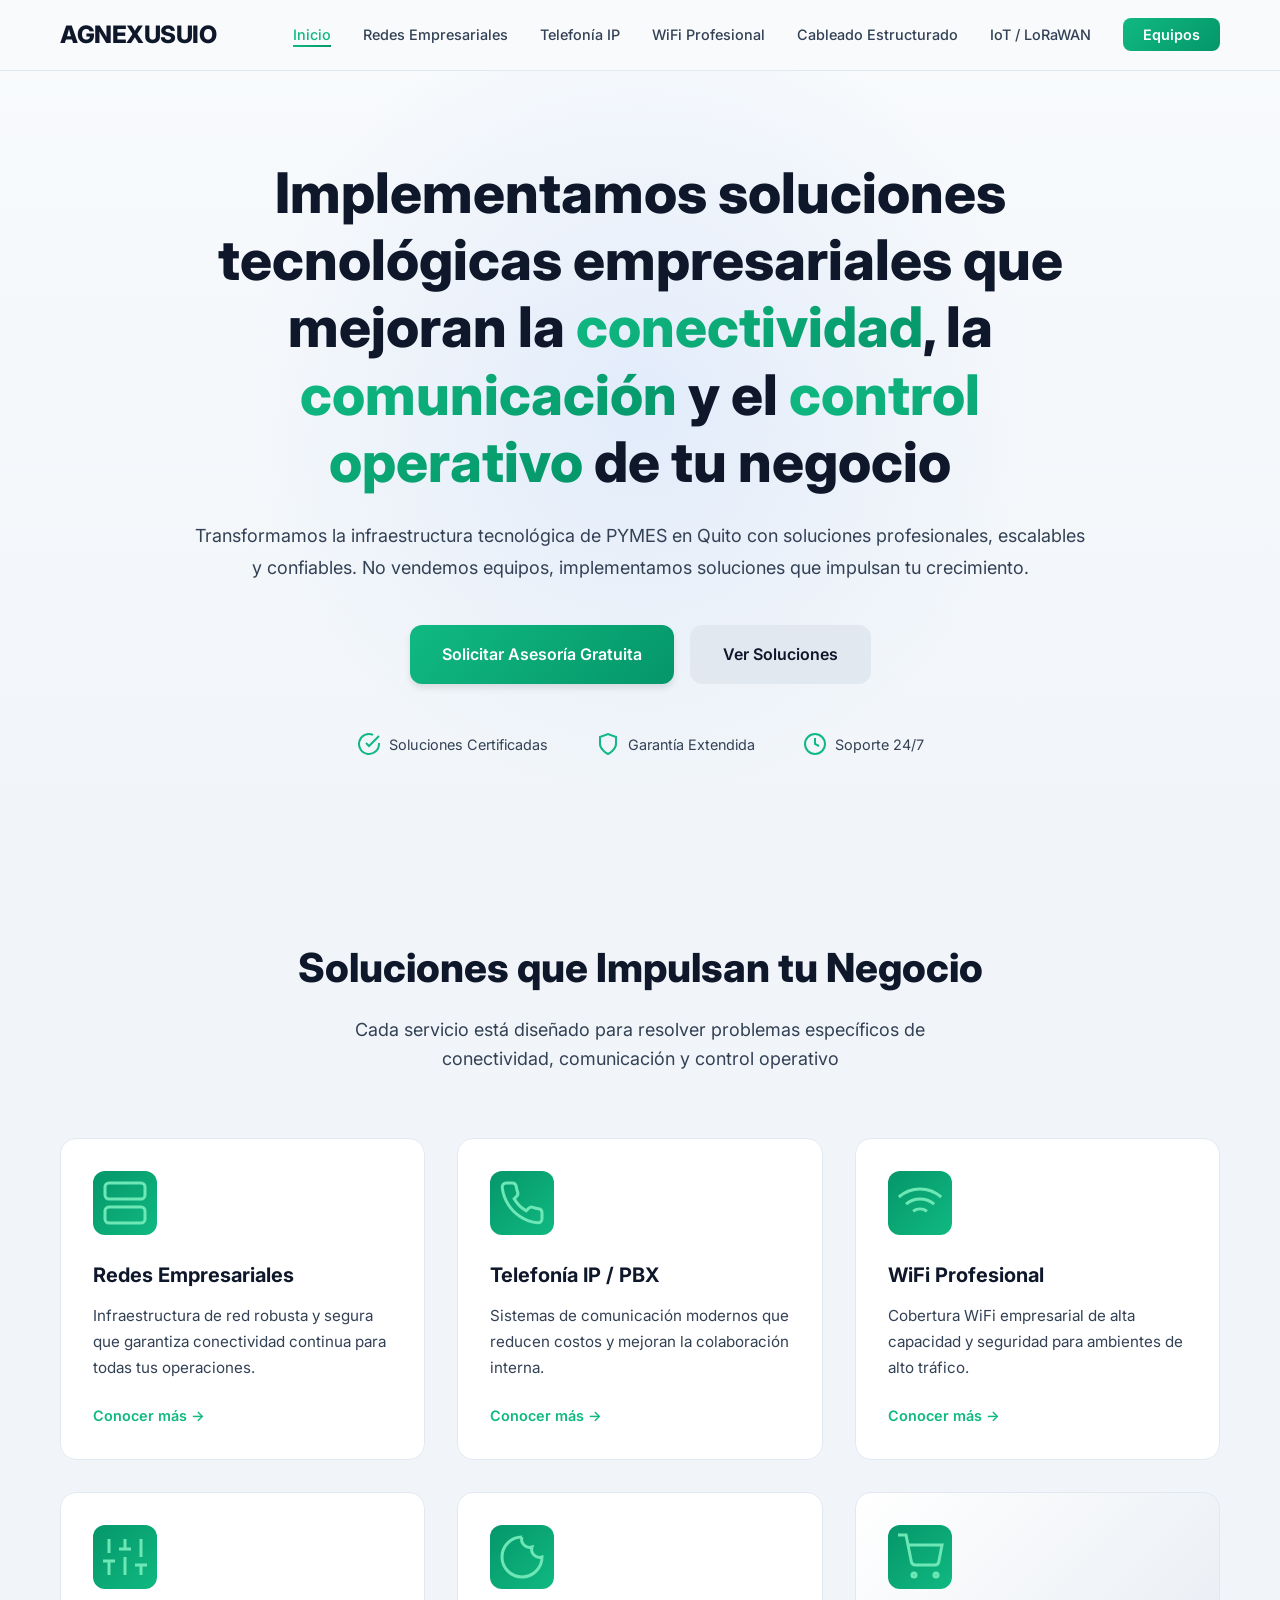
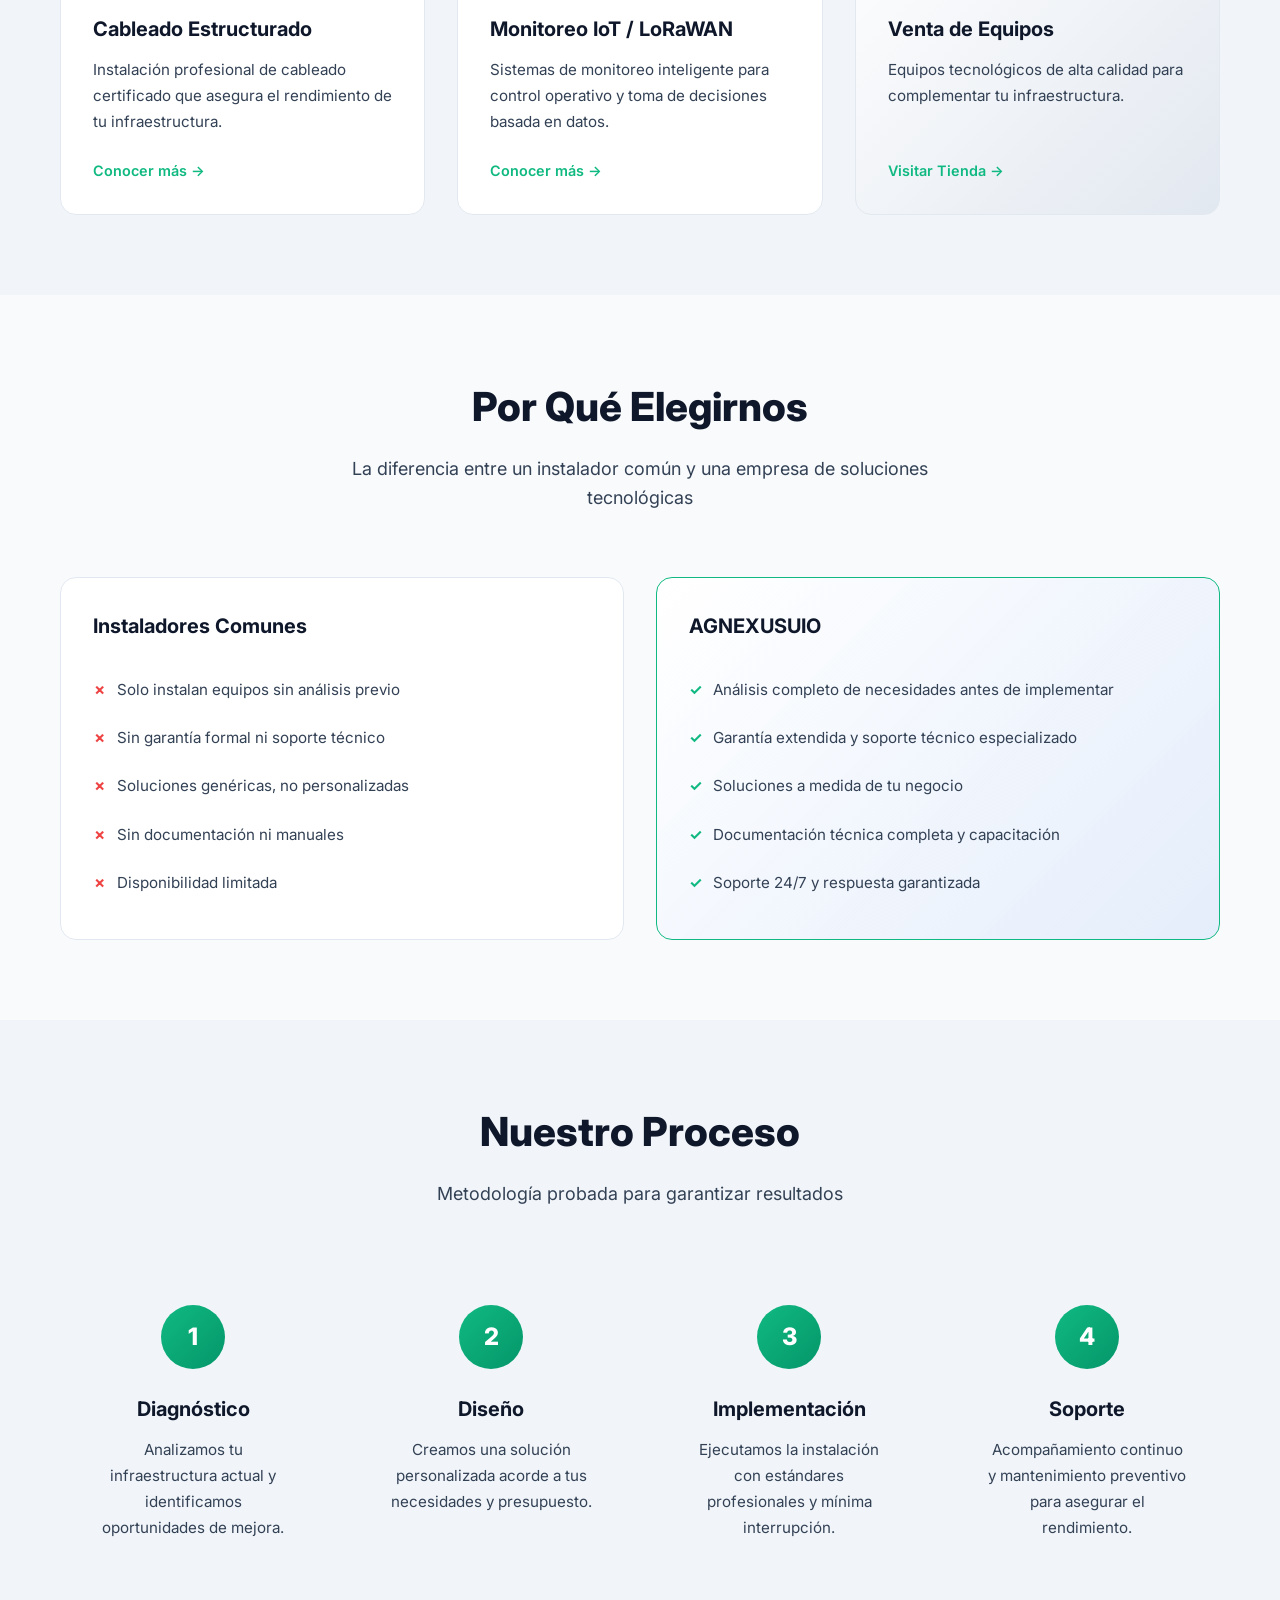
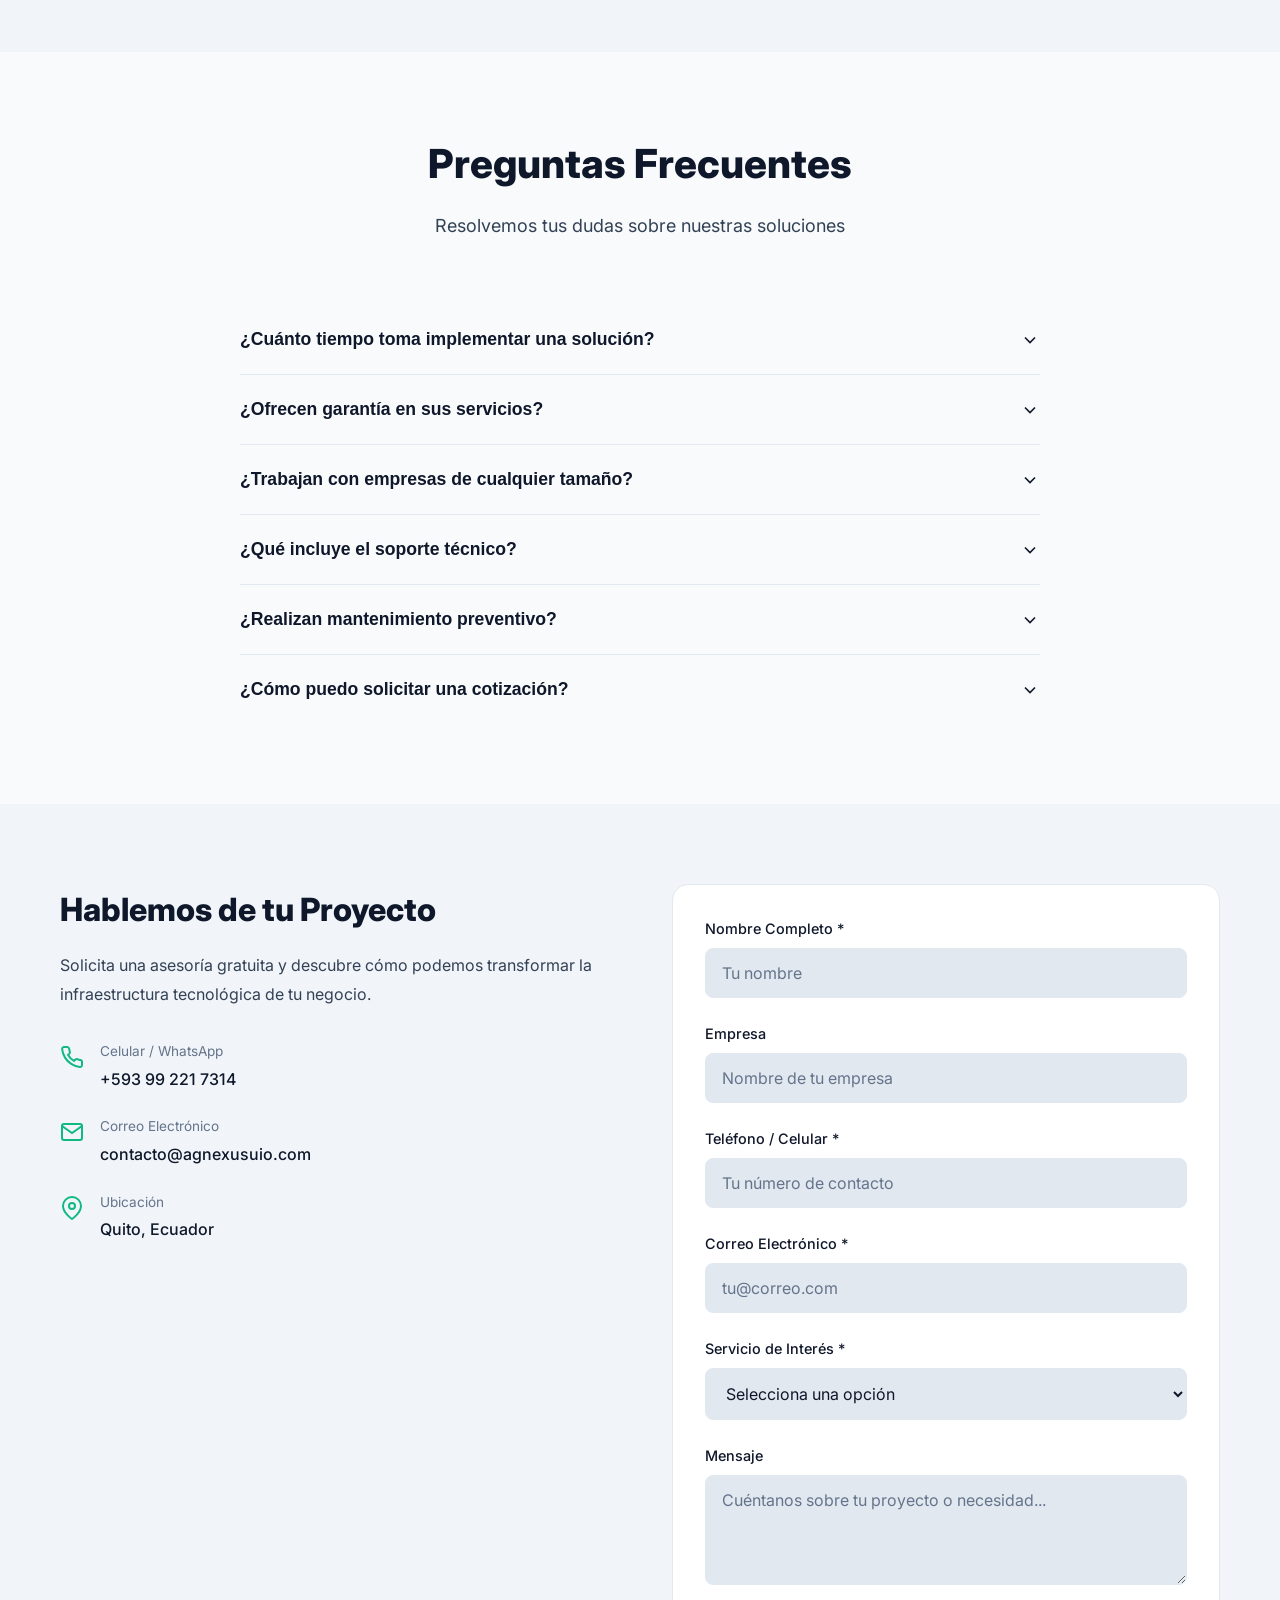
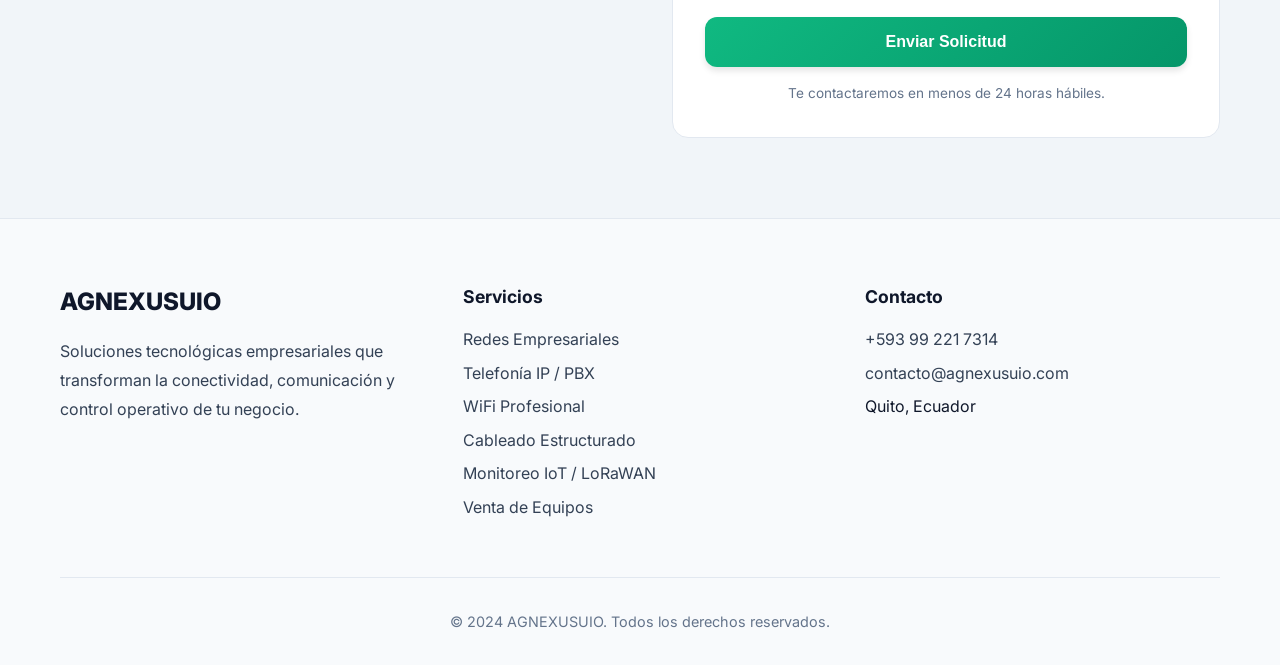
==== commit be68a33a: "12" ====
--- a/index.html
+++ b/index.html
@@ -12,11 +12,13 @@
 </head>
 <body>
     <!-- WhatsApp CTA -->
-    <a href="https://wa.me/593992217314?text=Hola,%20me%20interesa%20obtener%20información%20sobre%20sus%20soluciones%20tecnológicas" class="whatsapp-float" target="_blank" aria-label="Contactar por WhatsApp">
+       <script src="https://cdn.botpress.cloud/webchat/v3.6/inject.js"></script>
+<script src="https://files.bpcontent.cloud/2026/06/05/12/20260605125313-K5GDDGND.js" defer></script>
+<!--        <a href="https://wa.me/593992217314?text=Hola,%20me%20interesa%20obtener%20información%20sobre%20sus%20soluciones%20tecnológicas" class="whatsapp-float" target="_blank" aria-label="Contactar por WhatsApp">
         <svg xmlns="http://www.w3.org/2000/svg" width="32" height="32" viewBox="0 0 24 24" fill="white">
             <path d="M17.472 14.382c-.297-.149-1.758-.867-2.03-.967-.273-.099-.471-.148-.67.15-.197.297-.767.966-.94 1.164-.173.199-.347.223-.644.075-.297-.15-1.255-.463-2.39-1.475-.883-.788-1.48-1.761-1.653-2.059-.173-.297-.018-.458.13-.606.134-.133.298-.347.446-.52.149-.174.198-.298.298-.497.099-.198.05-.371-.025-.52-.075-.149-.669-1.612-.916-2.207-.242-.579-.487-.5-.669-.51-.173-.008-.371-.01-.57-.01-.198 0-.52.074-.792.372-.272.297-1.04 1.016-1.04 2.479 0 1.462 1.065 2.875 1.213 3.074.149.198 2.096 3.2 5.077 4.487.709.306 1.262.489 1.694.625.712.227 1.36.195 1.871.118.571-.085 1.758-.719 2.006-1.413.248-.694.248-1.289.173-1.413-.074-.124-.272-.198-.57-.347m-5.421 7.403h-.004a9.87 9.87 0 01-5.031-1.378l-.361-.214-3.741.982.998-3.648-.235-.374a9.86 9.86 0 01-1.51-5.26c.001-5.45 4.436-9.884 9.888-9.884 2.64 0 5.122 1.03 6.988 2.898a9.825 9.825 0 012.893 6.994c-.003 5.45-4.437 9.884-9.885 9.884m8.413-18.297A11.815 11.815 0 0012.05 0C5.495 0 .16 5.335.157 11.892c0 2.096.547 4.142 1.588 5.945L.057 24l6.305-1.654a11.882 11.882 0 005.683 1.448h.005c6.554 0 11.89-5.335 11.893-11.893a11.821 11.821 0 00-3.48-8.413z"/>
         </svg>
-    </a>
+    </a> -->
 
     <!-- Header -->
     <header class="header">
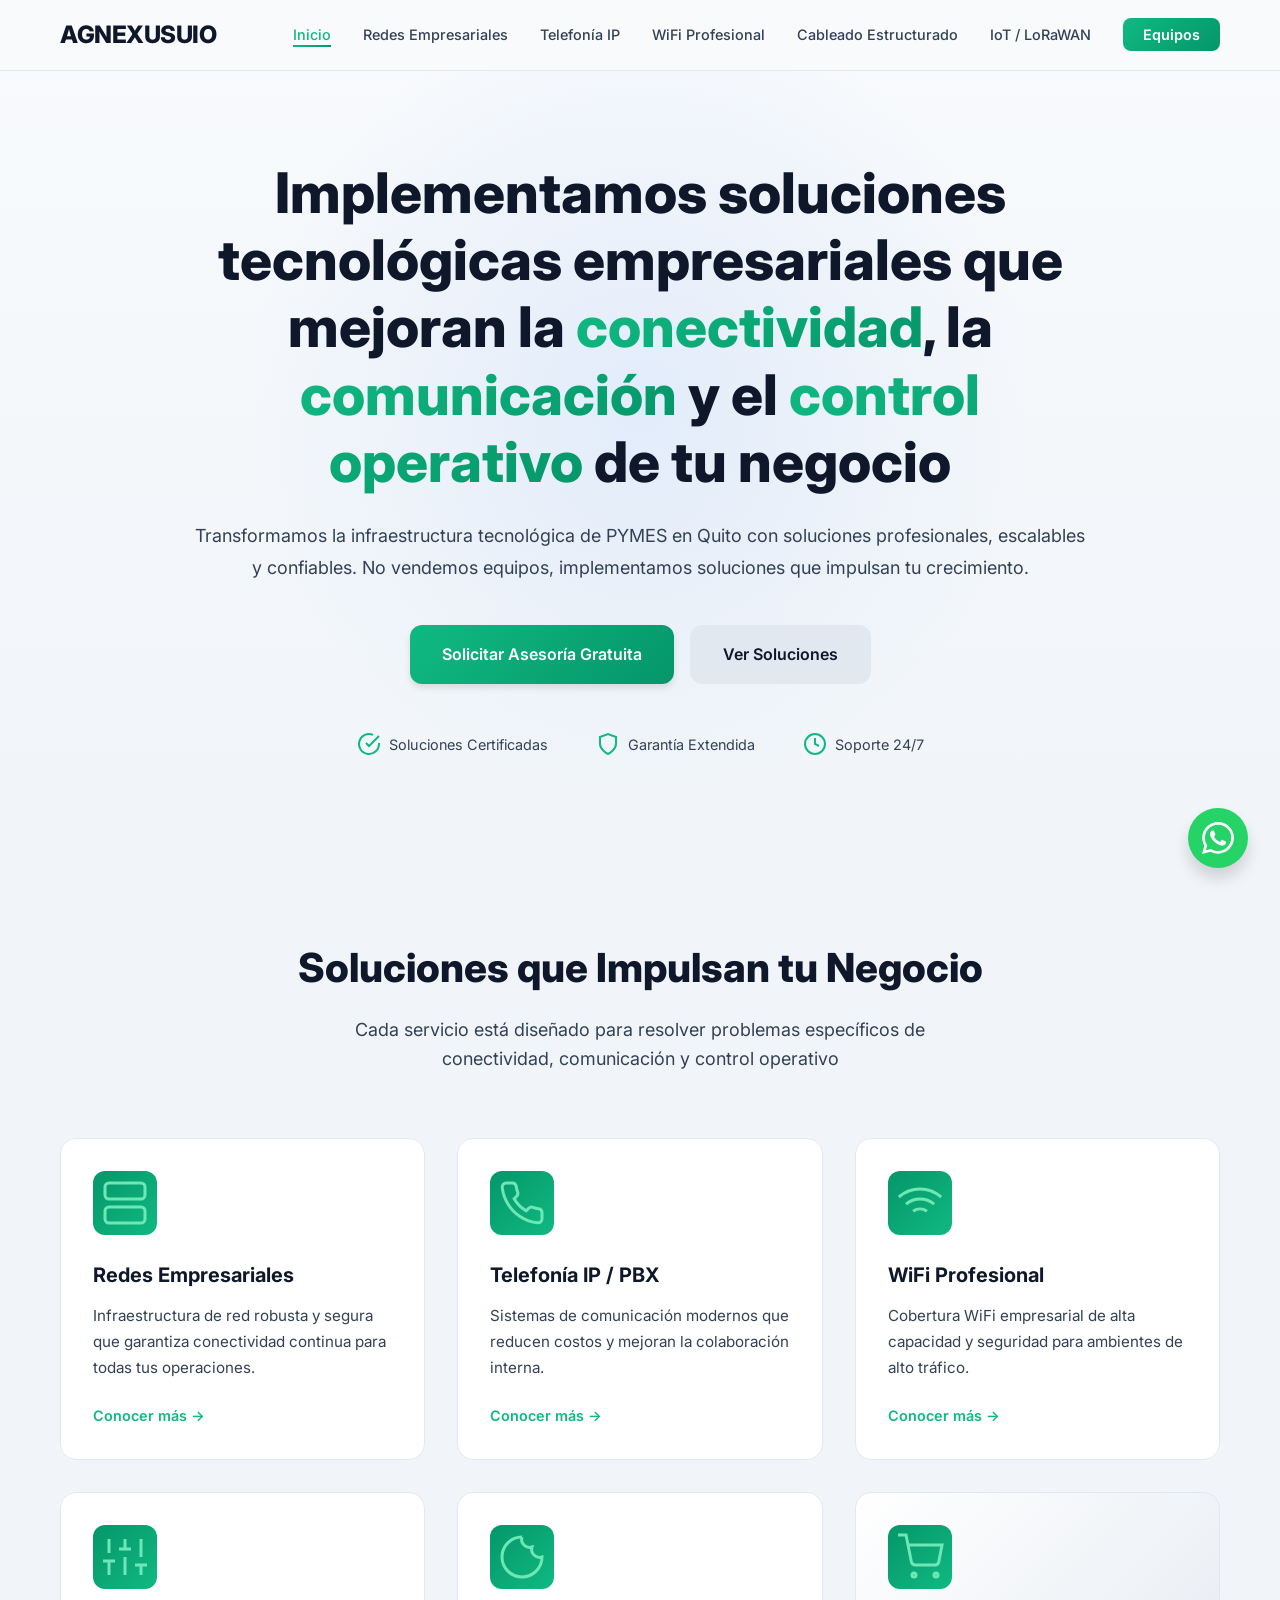
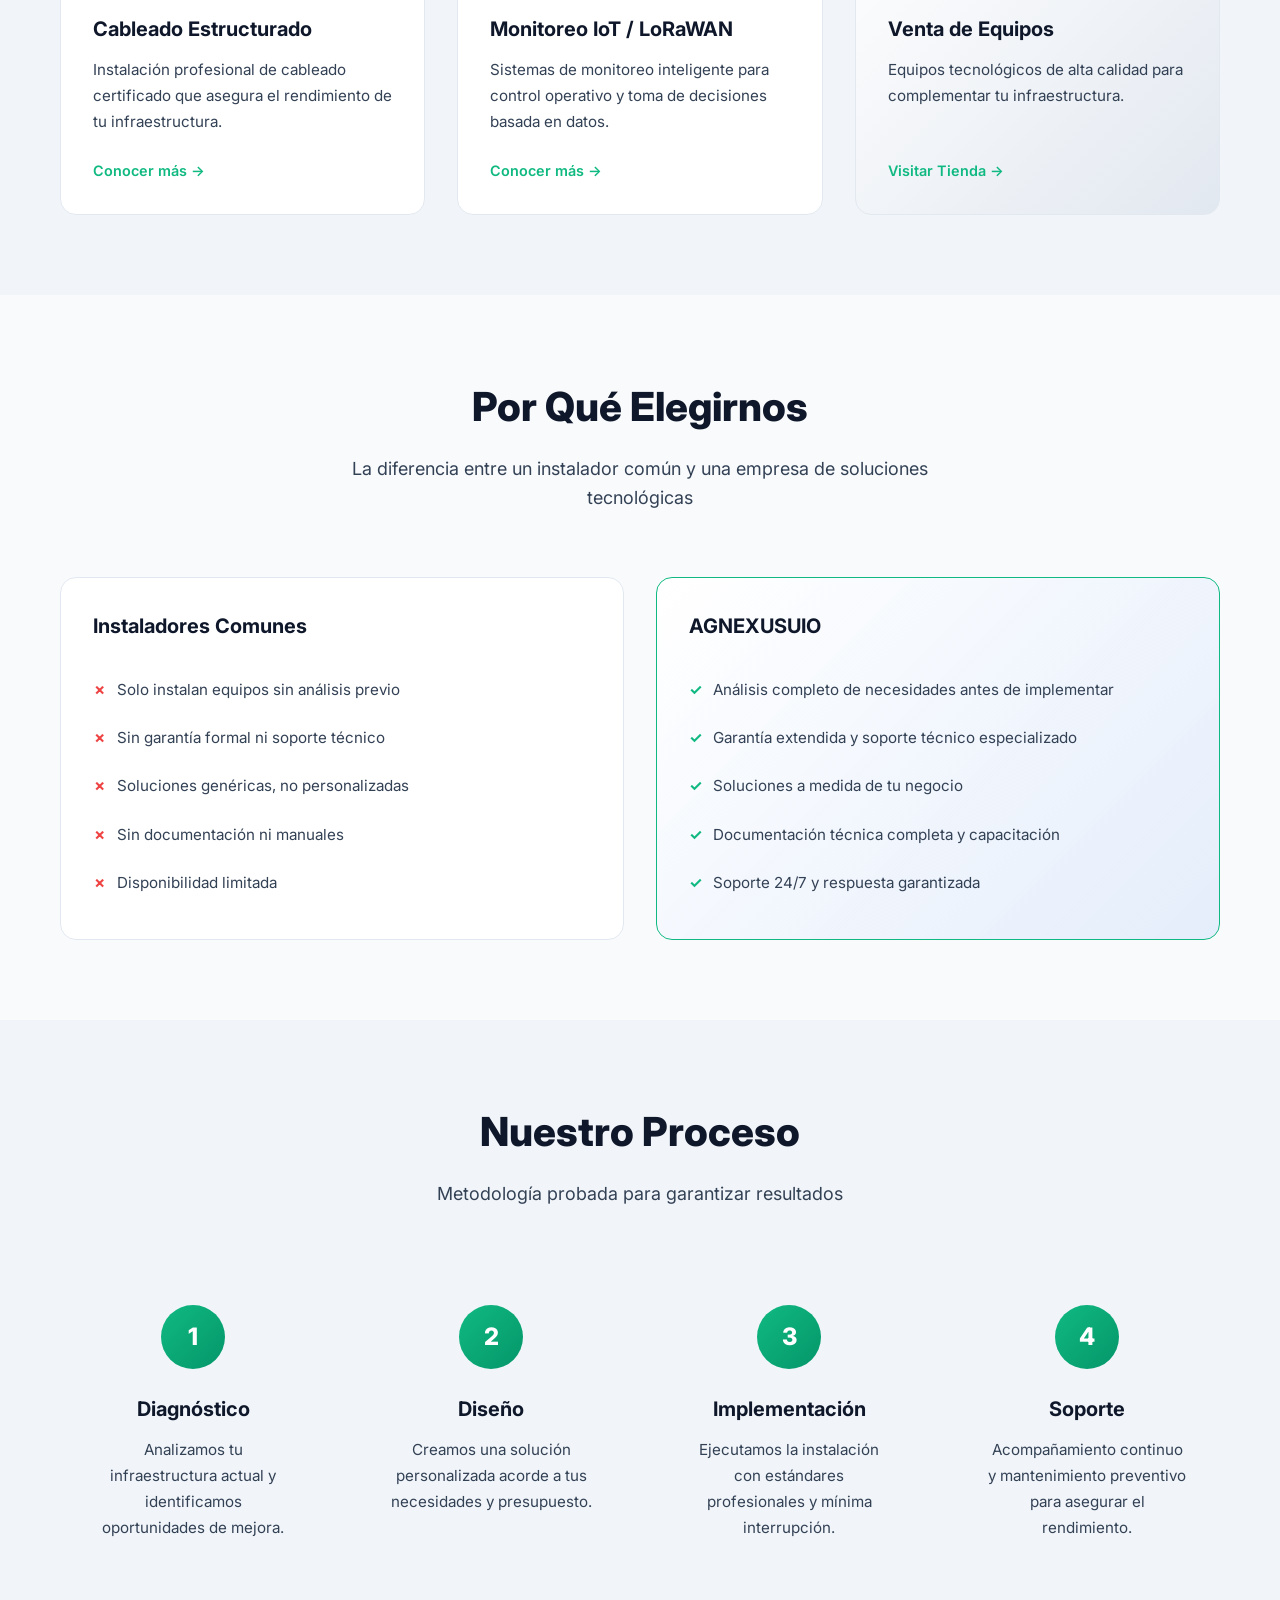
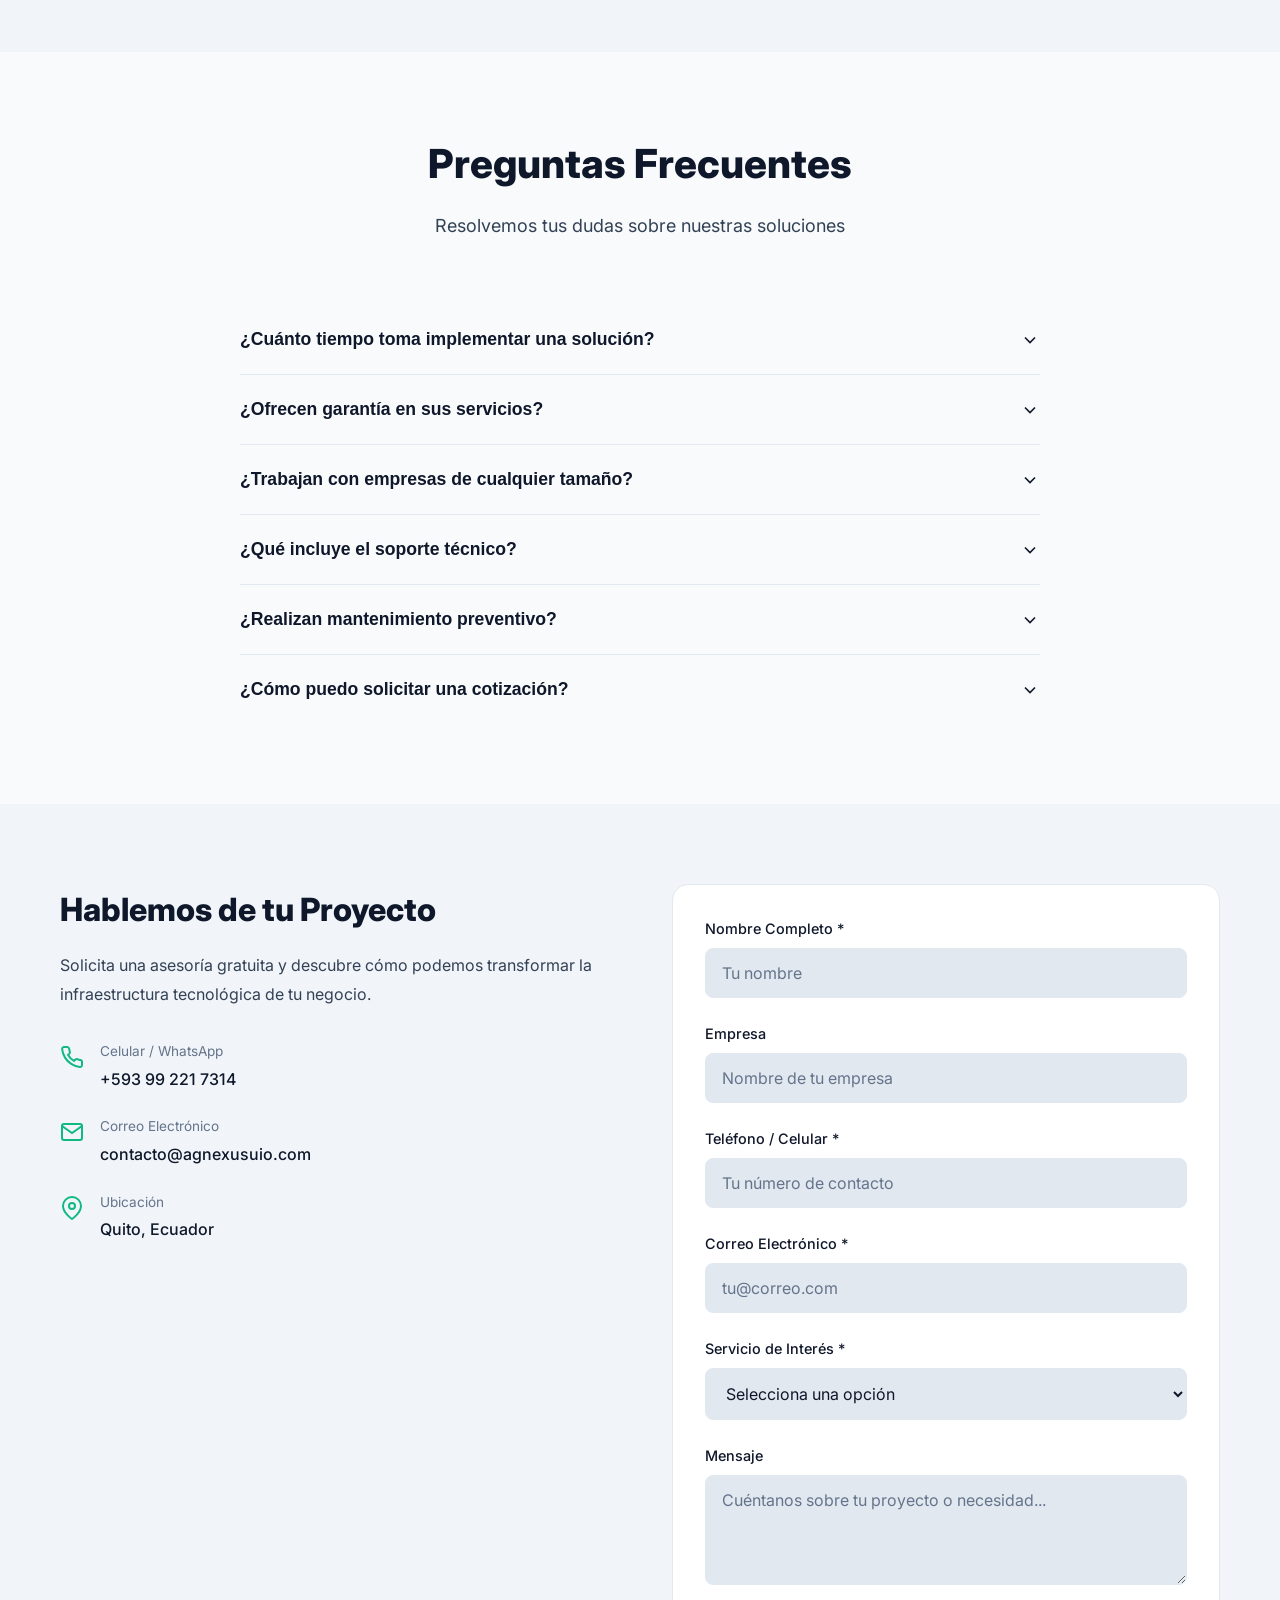
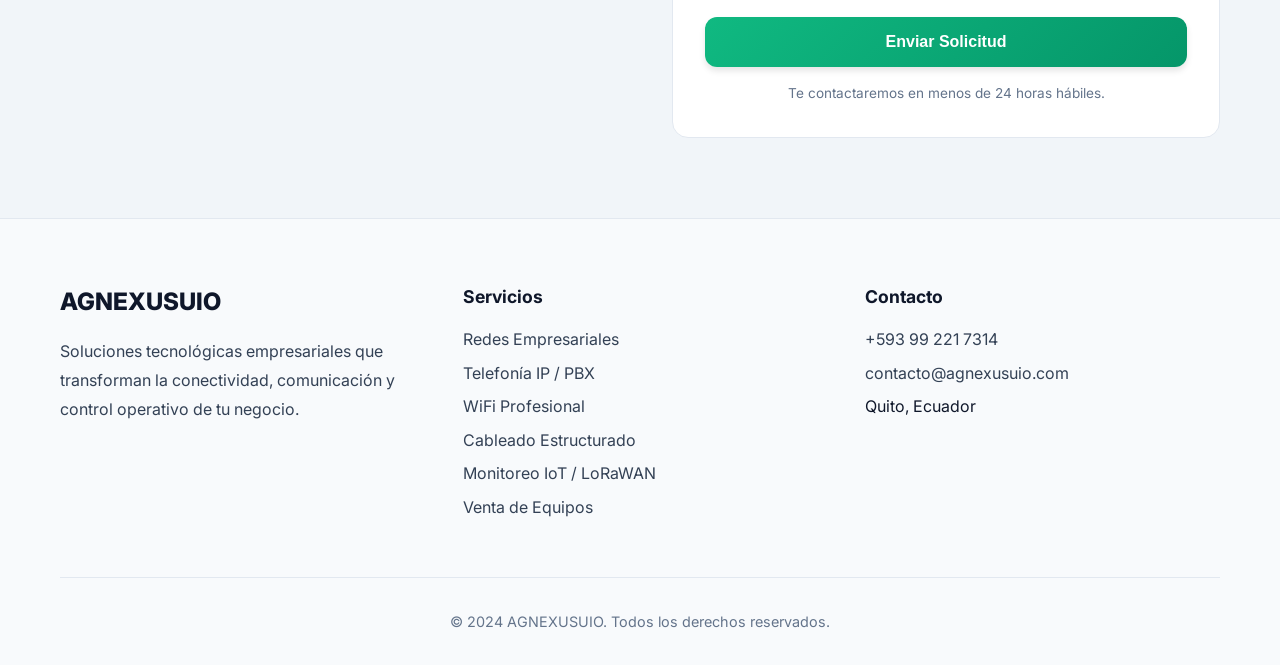
==== commit c992a946: "35" ====
--- a/index.html
+++ b/index.html
@@ -11,14 +11,17 @@
     <link href="https://fonts.googleapis.com/css2?family=Inter:wght@300;400;500;600;700;800&display=swap" rel="stylesheet">
 </head>
 <body>
-    <!-- WhatsApp CTA -->
-       <script src="https://cdn.botpress.cloud/webchat/v3.6/inject.js"></script>
+    <!-- Botpress CTA CHATBOT -->
+<!--  
+    <script src="https://cdn.botpress.cloud/webchat/v3.6/inject.js"></script>
 <script src="https://files.bpcontent.cloud/2026/06/05/12/20260605125313-K5GDDGND.js" defer></script>
-<!--        <a href="https://wa.me/593992217314?text=Hola,%20me%20interesa%20obtener%20información%20sobre%20sus%20soluciones%20tecnológicas" class="whatsapp-float" target="_blank" aria-label="Contactar por WhatsApp">
+ -->
+<!-- WhatsApp CTA -->    
+    <a href="https://wa.me/593992217314?text=Hola,%20me%20interesa%20obtener%20información%20sobre%20sus%20soluciones%20tecnológicas" class="whatsapp-float" target="_blank" aria-label="Contactar por WhatsApp">
         <svg xmlns="http://www.w3.org/2000/svg" width="32" height="32" viewBox="0 0 24 24" fill="white">
             <path d="M17.472 14.382c-.297-.149-1.758-.867-2.03-.967-.273-.099-.471-.148-.67.15-.197.297-.767.966-.94 1.164-.173.199-.347.223-.644.075-.297-.15-1.255-.463-2.39-1.475-.883-.788-1.48-1.761-1.653-2.059-.173-.297-.018-.458.13-.606.134-.133.298-.347.446-.52.149-.174.198-.298.298-.497.099-.198.05-.371-.025-.52-.075-.149-.669-1.612-.916-2.207-.242-.579-.487-.5-.669-.51-.173-.008-.371-.01-.57-.01-.198 0-.52.074-.792.372-.272.297-1.04 1.016-1.04 2.479 0 1.462 1.065 2.875 1.213 3.074.149.198 2.096 3.2 5.077 4.487.709.306 1.262.489 1.694.625.712.227 1.36.195 1.871.118.571-.085 1.758-.719 2.006-1.413.248-.694.248-1.289.173-1.413-.074-.124-.272-.198-.57-.347m-5.421 7.403h-.004a9.87 9.87 0 01-5.031-1.378l-.361-.214-3.741.982.998-3.648-.235-.374a9.86 9.86 0 01-1.51-5.26c.001-5.45 4.436-9.884 9.888-9.884 2.64 0 5.122 1.03 6.988 2.898a9.825 9.825 0 012.893 6.994c-.003 5.45-4.437 9.884-9.885 9.884m8.413-18.297A11.815 11.815 0 0012.05 0C5.495 0 .16 5.335.157 11.892c0 2.096.547 4.142 1.588 5.945L.057 24l6.305-1.654a11.882 11.882 0 005.683 1.448h.005c6.554 0 11.89-5.335 11.893-11.893a11.821 11.821 0 00-3.48-8.413z"/>
         </svg>
-    </a> -->
+    </a> 
 
     <!-- Header -->
     <header class="header">
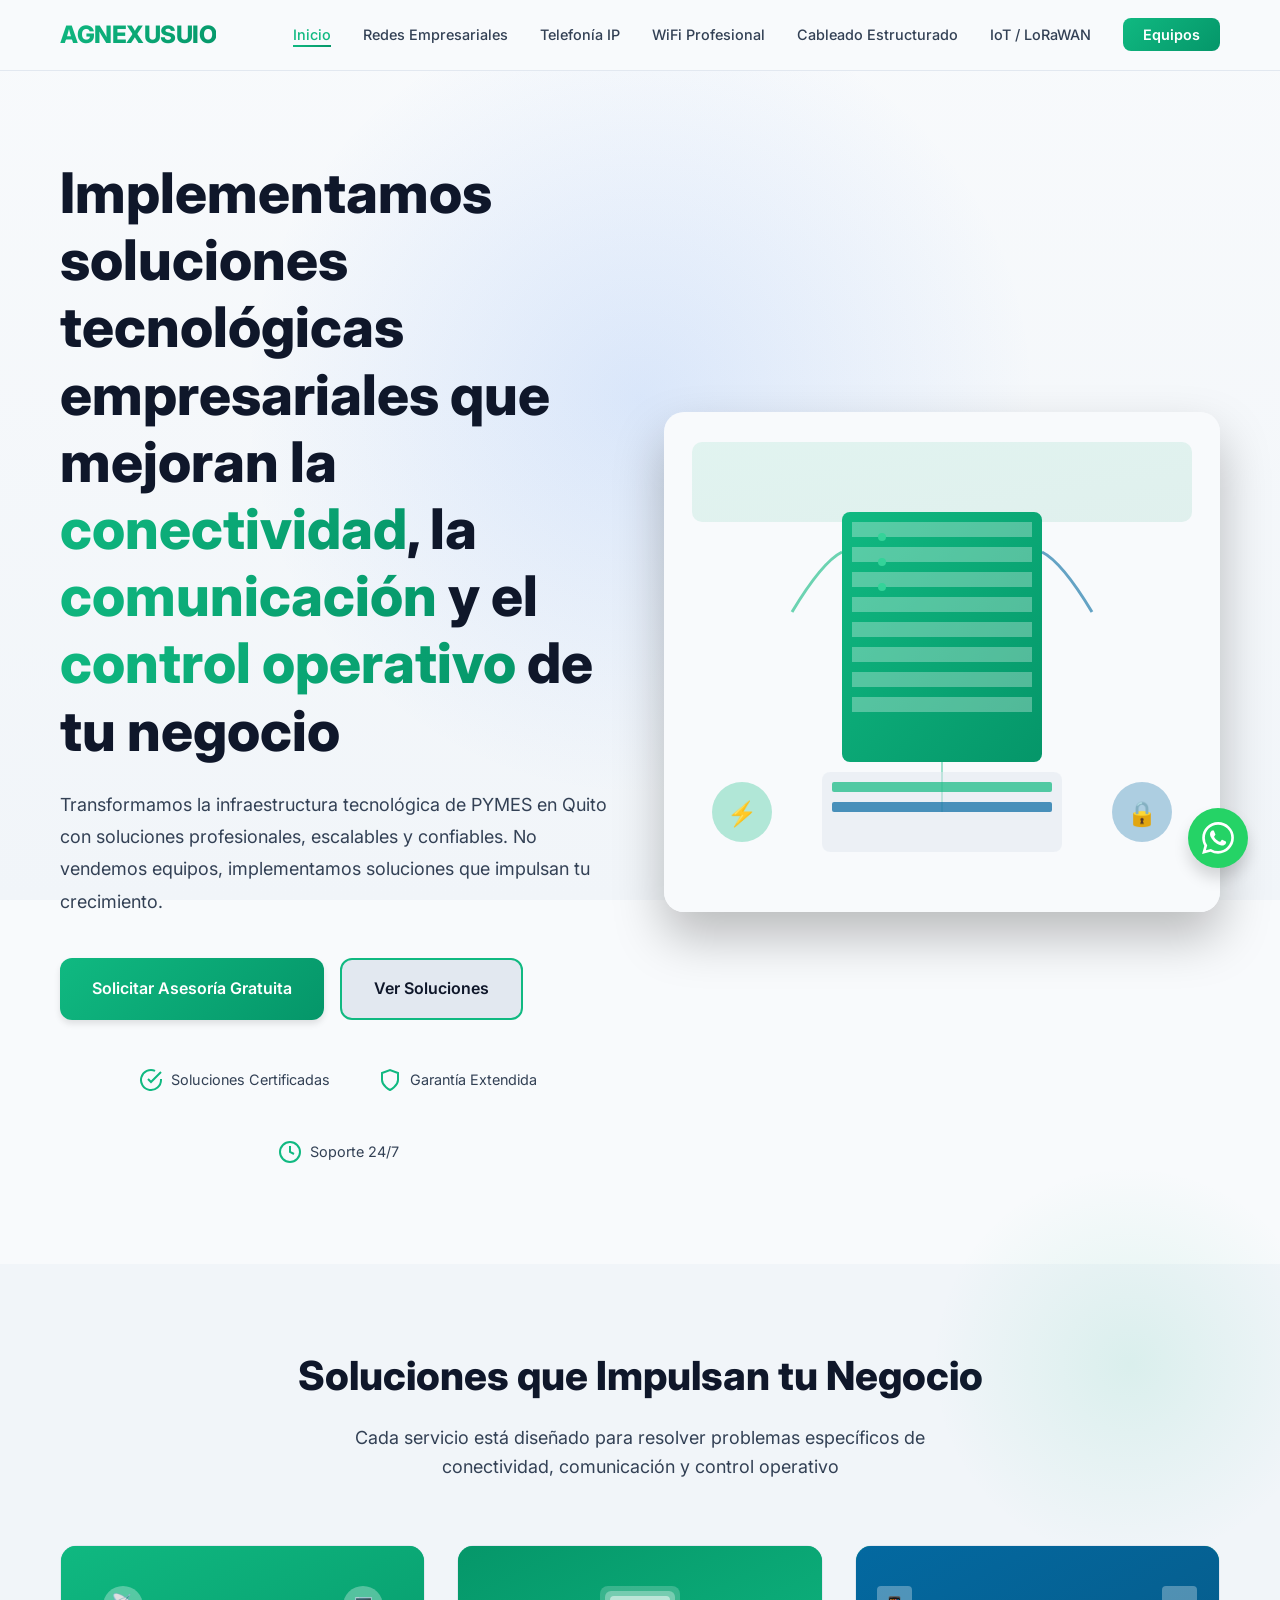
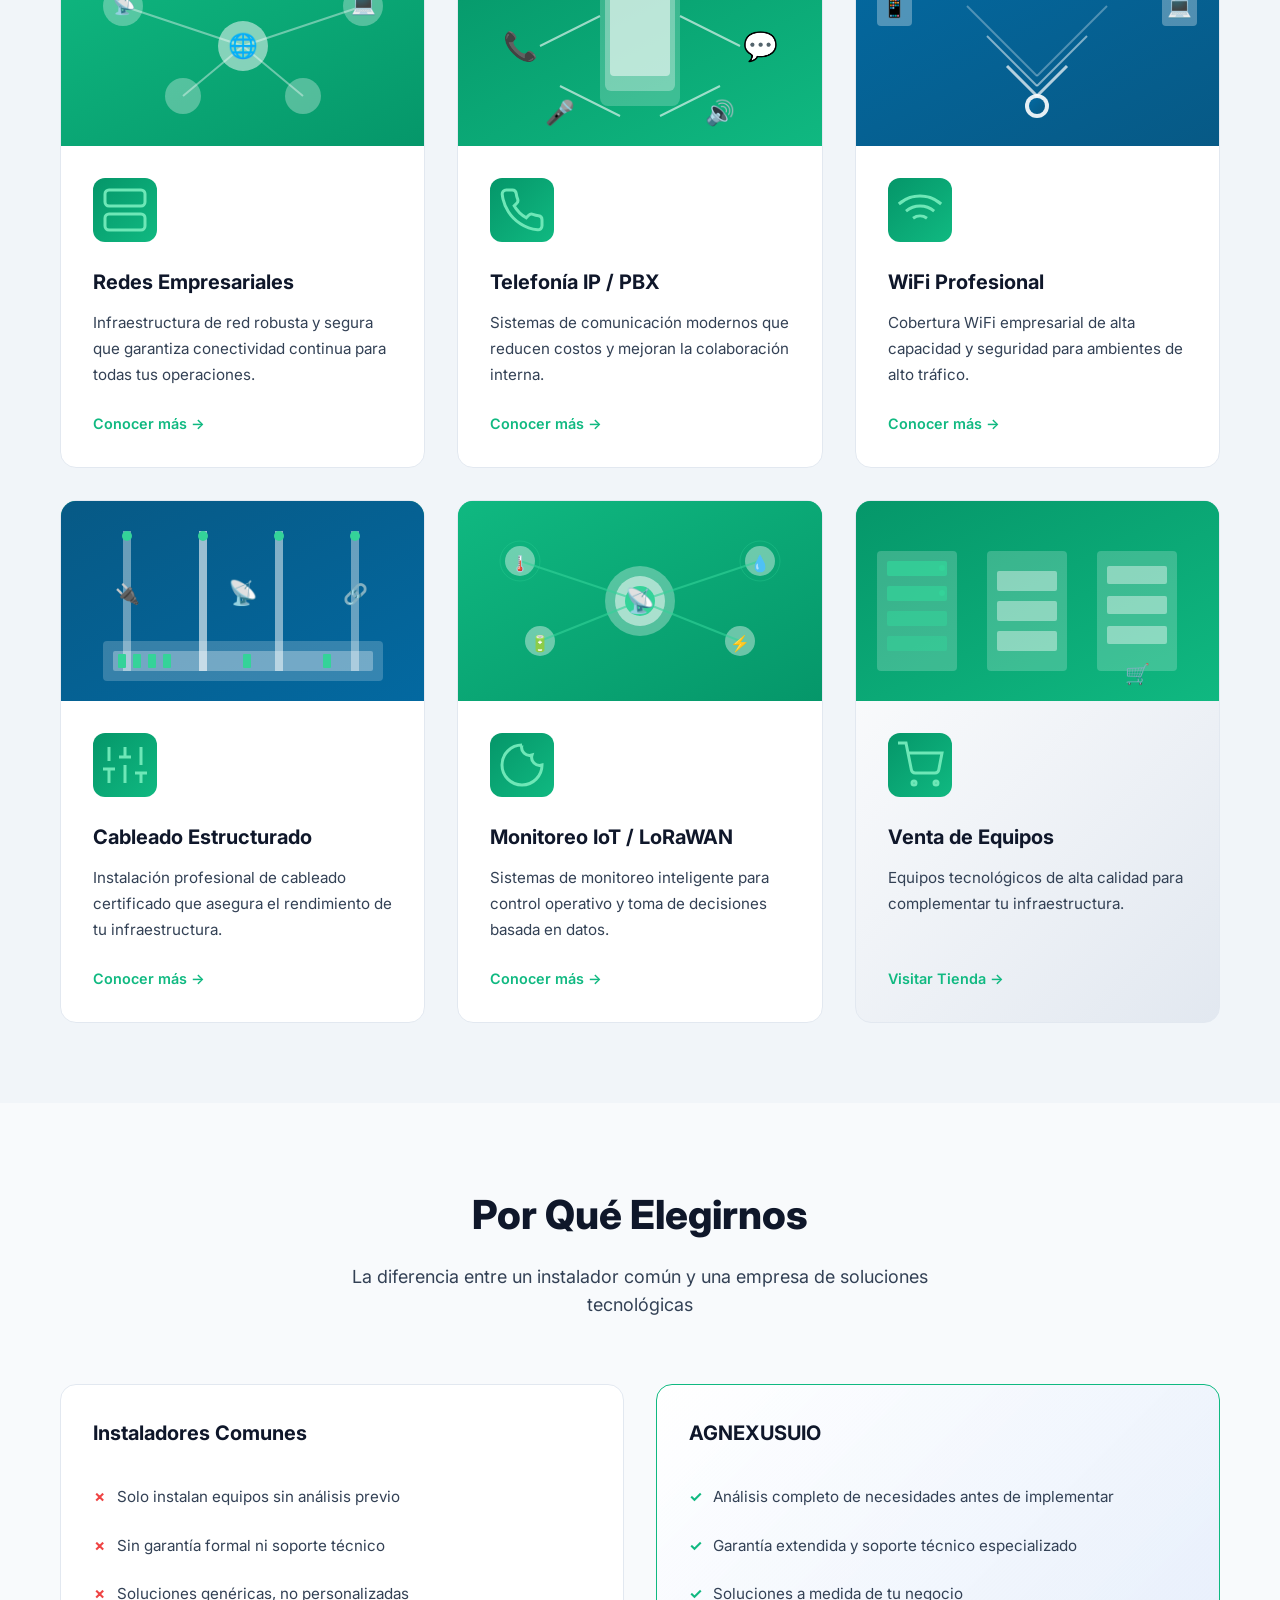
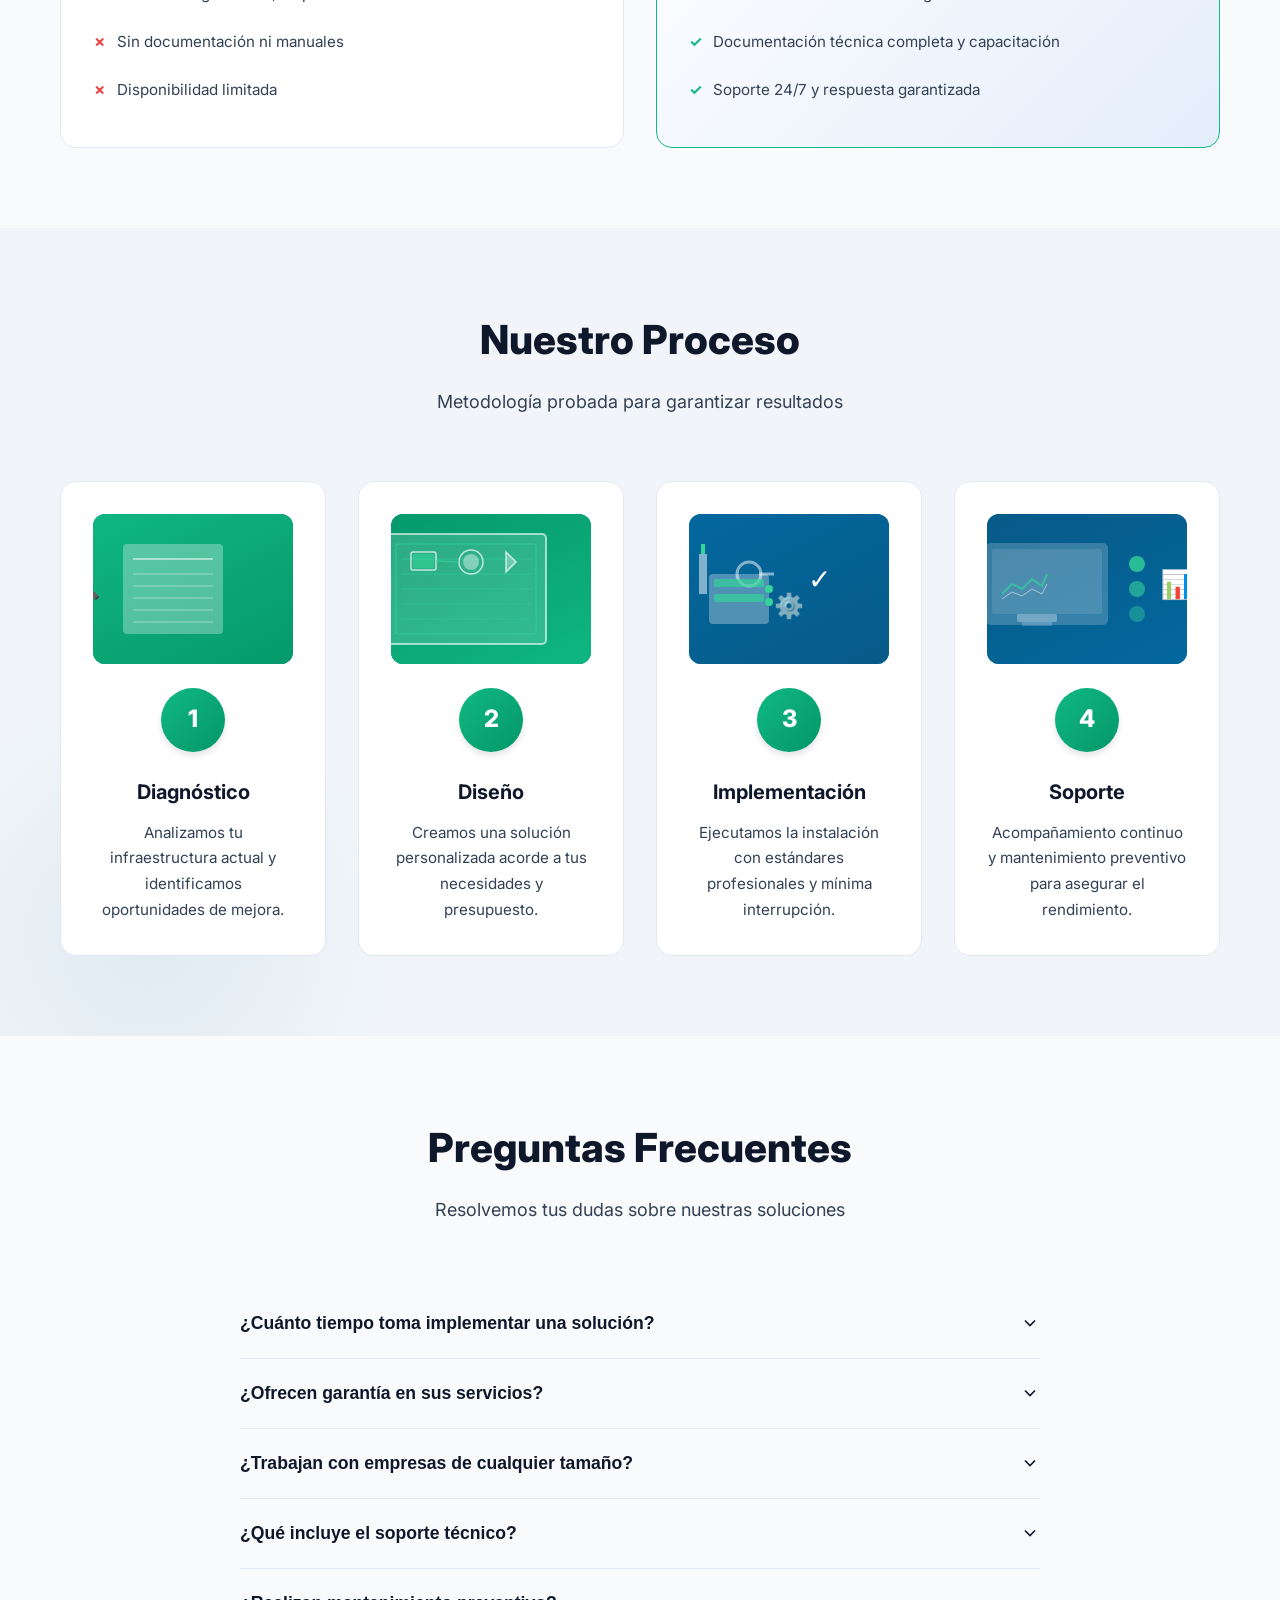
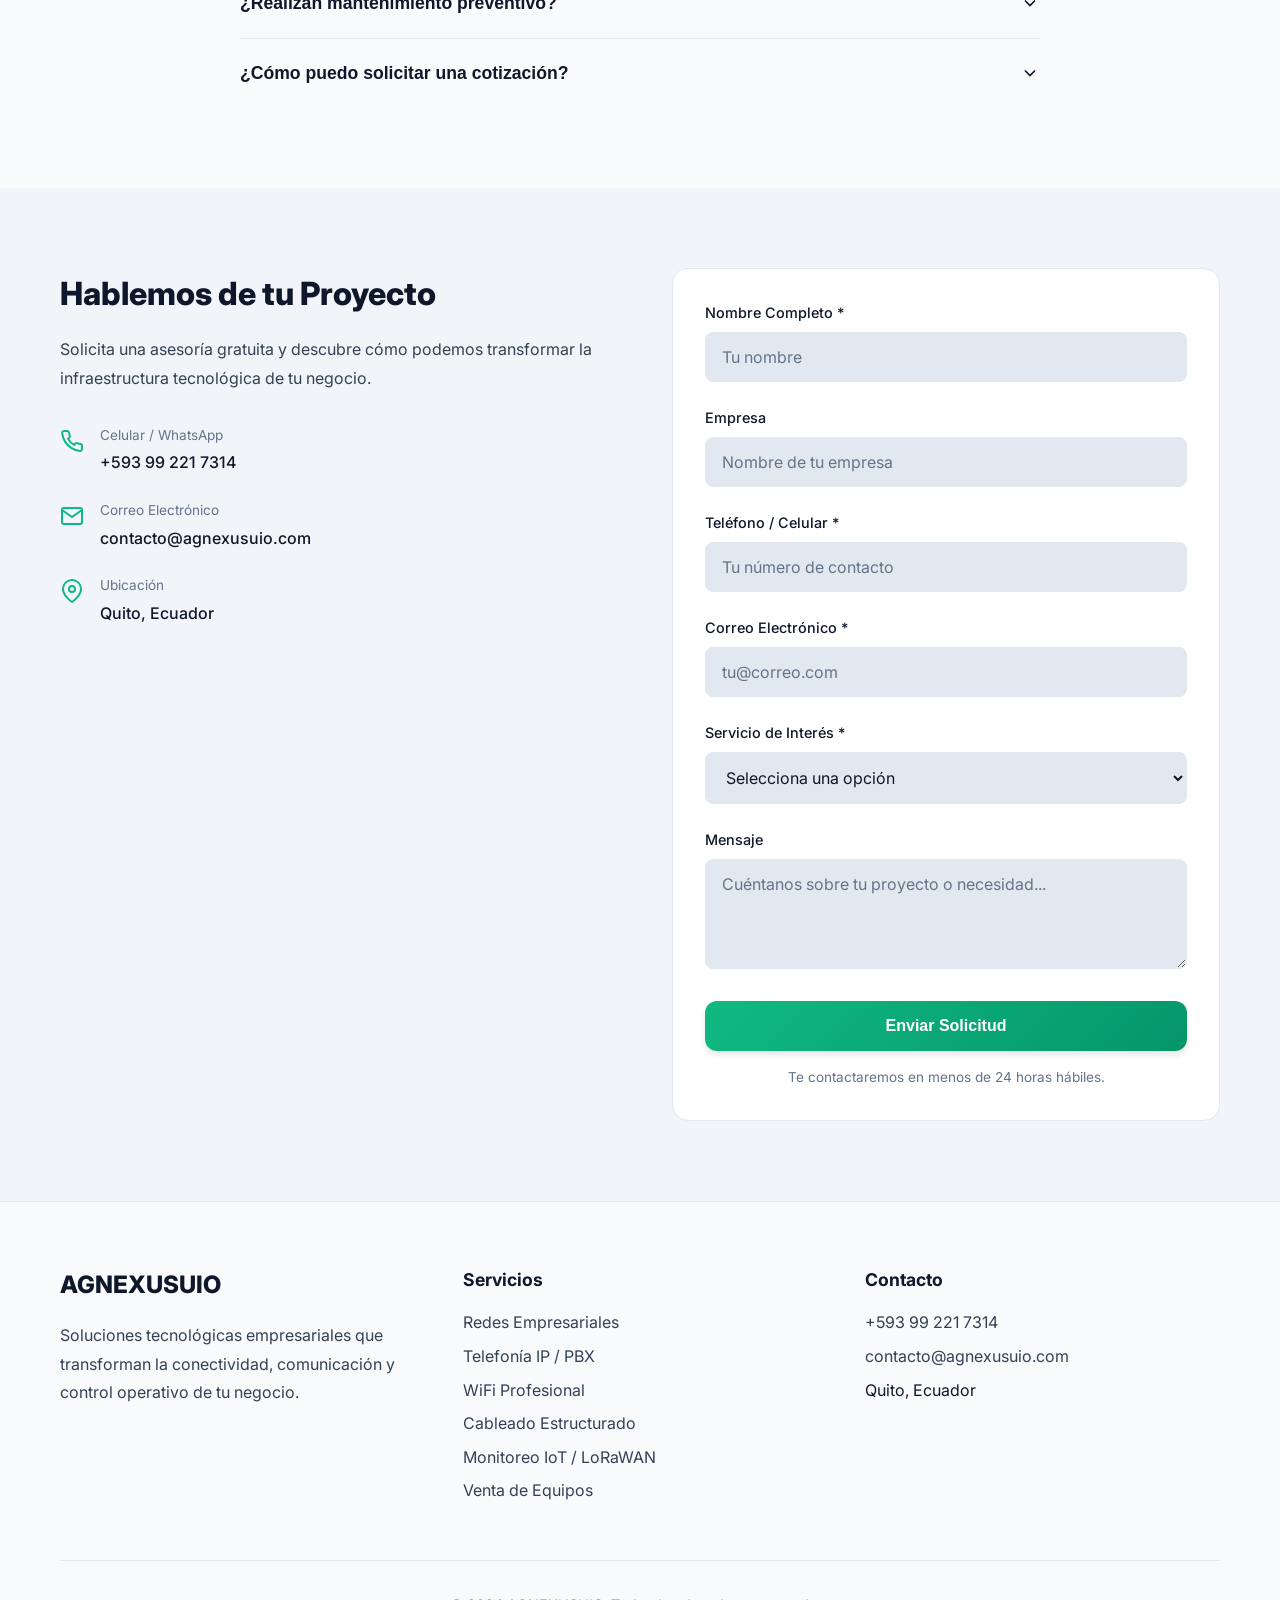
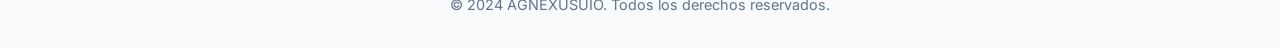
==== commit f66b1697: "Add files via upload" ====
--- a/index.html
+++ b/index.html
@@ -1,451 +1,496 @@
-<!DOCTYPE html>
-<html lang="es">
-<head>
-    <meta charset="UTF-8">
-    <meta name="viewport" content="width=device-width, initial-scale=1.0">
-    <title>AGNEXUSUIO - Soluciones Tecnológicas Empresariales en Quito</title>
-    <meta name="description" content="Implementamos soluciones tecnológicas empresariales que mejoran la conectividad, la comunicación y el control operativo de tu negocio en Quito, Ecuador.">
-    <link rel="stylesheet" href="css/styles.css">
-    <link rel="preconnect" href="https://fonts.googleapis.com">
-    <link rel="preconnect" href="https://fonts.gstatic.com" crossorigin>
-    <link href="https://fonts.googleapis.com/css2?family=Inter:wght@300;400;500;600;700;800&display=swap" rel="stylesheet">
-</head>
-<body>
-    <!-- Botpress CTA CHATBOT -->
-<!--  
-    <script src="https://cdn.botpress.cloud/webchat/v3.6/inject.js"></script>
-<script src="https://files.bpcontent.cloud/2026/06/05/12/20260605125313-K5GDDGND.js" defer></script>
- -->
-<!-- WhatsApp CTA -->    
-    <a href="https://wa.me/593992217314?text=Hola,%20me%20interesa%20obtener%20información%20sobre%20sus%20soluciones%20tecnológicas" class="whatsapp-float" target="_blank" aria-label="Contactar por WhatsApp">
-        <svg xmlns="http://www.w3.org/2000/svg" width="32" height="32" viewBox="0 0 24 24" fill="white">
-            <path d="M17.472 14.382c-.297-.149-1.758-.867-2.03-.967-.273-.099-.471-.148-.67.15-.197.297-.767.966-.94 1.164-.173.199-.347.223-.644.075-.297-.15-1.255-.463-2.39-1.475-.883-.788-1.48-1.761-1.653-2.059-.173-.297-.018-.458.13-.606.134-.133.298-.347.446-.52.149-.174.198-.298.298-.497.099-.198.05-.371-.025-.52-.075-.149-.669-1.612-.916-2.207-.242-.579-.487-.5-.669-.51-.173-.008-.371-.01-.57-.01-.198 0-.52.074-.792.372-.272.297-1.04 1.016-1.04 2.479 0 1.462 1.065 2.875 1.213 3.074.149.198 2.096 3.2 5.077 4.487.709.306 1.262.489 1.694.625.712.227 1.36.195 1.871.118.571-.085 1.758-.719 2.006-1.413.248-.694.248-1.289.173-1.413-.074-.124-.272-.198-.57-.347m-5.421 7.403h-.004a9.87 9.87 0 01-5.031-1.378l-.361-.214-3.741.982.998-3.648-.235-.374a9.86 9.86 0 01-1.51-5.26c.001-5.45 4.436-9.884 9.888-9.884 2.64 0 5.122 1.03 6.988 2.898a9.825 9.825 0 012.893 6.994c-.003 5.45-4.437 9.884-9.885 9.884m8.413-18.297A11.815 11.815 0 0012.05 0C5.495 0 .16 5.335.157 11.892c0 2.096.547 4.142 1.588 5.945L.057 24l6.305-1.654a11.882 11.882 0 005.683 1.448h.005c6.554 0 11.89-5.335 11.893-11.893a11.821 11.821 0 00-3.48-8.413z"/>
-        </svg>
-    </a> 
-
-    <!-- Header -->
-    <header class="header">
-        <nav class="nav">
-            <div class="nav-container">
-                <a href="index.html" class="logo">AGNEXUSUIO</a>
-                <button class="mobile-menu-btn" aria-label="Abrir menú">
-                    <span></span>
-                    <span></span>
-                    <span></span>
-                </button>
-                <ul class="nav-menu">
-                    <li><a href="index.html" class="nav-link active">Inicio</a></li>
-                    <li><a href="redes.html" class="nav-link">Redes Empresariales</a></li>
-                    <li><a href="telefonia.html" class="nav-link">Telefonía IP</a></li>
-                    <li><a href="wifi.html" class="nav-link">WiFi Profesional</a></li>
-                    <li><a href="cableado.html" class="nav-link">Cableado Estructurado</a></li>
-                    <li><a href="iot.html" class="nav-link">IoT / LoRaWAN</a></li>
-                    <li><a href="equipos.html" class="nav-link nav-cta">Equipos</a></li>
-                </ul>
-            </div>
-        </nav>
-    </header>
-
-    <!-- Hero Section -->
-    <section class="hero">
-        <div class="hero-container">
-            <div class="hero-content">
-                <h1 class="hero-title">
-                    Implementamos soluciones tecnológicas empresariales que mejoran la <span class="highlight">conectividad</span>, la <span class="highlight">comunicación</span> y el <span class="highlight">control operativo</span> de tu negocio
-                </h1>
-                <p class="hero-subtitle">
-                    Transformamos la infraestructura tecnológica de PYMES en Quito con soluciones profesionales, escalables y confiables. No vendemos equipos, implementamos soluciones que impulsan tu crecimiento.
-                </p>
-                <div class="hero-cta">
-                    <a href="#contacto" class="btn btn-primary">Solicitar Asesoría Gratuita</a>
-                    <a href="#servicios" class="btn btn-secondary">Ver Soluciones</a>
-                </div>
-                <div class="hero-trust">
-                    <div class="trust-item">
-                        <svg xmlns="http://www.w3.org/2000/svg" width="24" height="24" viewBox="0 0 24 24" fill="none" stroke="currentColor" stroke-width="2">
-                            <path d="M22 11.08V12a10 10 0 1 1-5.93-9.14"/>
-                            <polyline points="22 4 12 14.01 9 11.01"/>
-                        </svg>
-                        <span>Soluciones Certificadas</span>
-                    </div>
-                    <div class="trust-item">
-                        <svg xmlns="http://www.w3.org/2000/svg" width="24" height="24" viewBox="0 0 24 24" fill="none" stroke="currentColor" stroke-width="2">
-                            <path d="M12 22s8-4 8-10V5l-8-3-8 3v7c0 6 8 10 8 10z"/>
-                        </svg>
-                        <span>Garantía Extendida</span>
-                    </div>
-                    <div class="trust-item">
-                        <svg xmlns="http://www.w3.org/2000/svg" width="24" height="24" viewBox="0 0 24 24" fill="none" stroke="currentColor" stroke-width="2">
-                            <circle cx="12" cy="12" r="10"/>
-                            <polyline points="12 6 12 12 16 14"/>
-                        </svg>
-                        <span>Soporte 24/7</span>
-                    </div>
-                </div>
-            </div>
-        </div>
-    </section>
-
-    <!-- Services Section -->
-    <section id="servicios" class="services">
-        <div class="container">
-            <div class="section-header">
-                <h2 class="section-title">Soluciones que Impulsan tu Negocio</h2>
-                <p class="section-subtitle">Cada servicio está diseñado para resolver problemas específicos de conectividad, comunicación y control operativo</p>
-            </div>
-            <div class="services-grid">
-                <a href="redes.html" class="service-card">
-                    <div class="service-icon">
-                        <svg xmlns="http://www.w3.org/2000/svg" width="48" height="48" viewBox="0 0 24 24" fill="none" stroke="currentColor" stroke-width="1.5">
-                            <rect x="2" y="2" width="20" height="8" rx="2" ry="2"/>
-                            <rect x="2" y="14" width="20" height="8" rx="2" ry="2"/>
-                            <line x1="6" y1="6" x2="6.01" y2="6"/>
-                            <line x1="6" y1="18" x2="6.01" y2="18"/>
-                        </svg>
-                    </div>
-                    <h3 class="service-title">Redes Empresariales</h3>
-                    <p class="service-description">Infraestructura de red robusta y segura que garantiza conectividad continua para todas tus operaciones.</p>
-                    <span class="service-link">Conocer más →</span>
-                </a>
-
-                <a href="telefonia.html" class="service-card">
-                    <div class="service-icon">
-                        <svg xmlns="http://www.w3.org/2000/svg" width="48" height="48" viewBox="0 0 24 24" fill="none" stroke="currentColor" stroke-width="1.5">
-                            <path d="M22 16.92v3a2 2 0 0 1-2.18 2 19.79 19.79 0 0 1-8.63-3.07 19.5 19.5 0 0 1-6-6 19.79 19.79 0 0 1-3.07-8.67A2 2 0 0 1 4.11 2h3a2 2 0 0 1 2 1.72 12.84 12.84 0 0 0 .7 2.81 2 2 0 0 1-.45 2.11L8.09 9.91a16 16 0 0 0 6 6l1.27-1.27a2 2 0 0 1 2.11-.45 12.84 12.84 0 0 0 2.81.7A2 2 0 0 1 22 16.92z"/>
-                        </svg>
-                    </div>
-                    <h3 class="service-title">Telefonía IP / PBX</h3>
-                    <p class="service-description">Sistemas de comunicación modernos que reducen costos y mejoran la colaboración interna.</p>
-                    <span class="service-link">Conocer más →</span>
-                </a>
-
-                <a href="wifi.html" class="service-card">
-                    <div class="service-icon">
-                        <svg xmlns="http://www.w3.org/2000/svg" width="48" height="48" viewBox="0 0 24 24" fill="none" stroke="currentColor" stroke-width="1.5">
-                            <path d="M5 12.55a11 11 0 0 1 14.08 0"/>
-                            <path d="M1.42 9a16 16 0 0 1 21.16 0"/>
-                            <path d="M8.53 16.11a6 6 0 0 1 6.95 0"/>
-                            <line x1="12" y1="20" x2="12.01" y2="20"/>
-                        </svg>
-                    </div>
-                    <h3 class="service-title">WiFi Profesional</h3>
-                    <p class="service-description">Cobertura WiFi empresarial de alta capacidad y seguridad para ambientes de alto tráfico.</p>
-                    <span class="service-link">Conocer más →</span>
-                </a>
-
-                <a href="cableado.html" class="service-card">
-                    <div class="service-icon">
-                        <svg xmlns="http://www.w3.org/2000/svg" width="48" height="48" viewBox="0 0 24 24" fill="none" stroke="currentColor" stroke-width="1.5">
-                            <line x1="4" y1="21" x2="4" y2="14"/>
-                            <line x1="4" y1="10" x2="4" y2="3"/>
-                            <line x1="12" y1="21" x2="12" y2="12"/>
-                            <line x1="12" y1="8" x2="12" y2="3"/>
-                            <line x1="20" y1="21" x2="20" y2="16"/>
-                            <line x1="20" y1="12" x2="20" y2="3"/>
-                            <line x1="1" y1="14" x2="7" y2="14"/>
-                            <line x1="9" y1="8" x2="15" y2="8"/>
-                            <line x1="17" y1="16" x2="23" y2="16"/>
-                        </svg>
-                    </div>
-                    <h3 class="service-title">Cableado Estructurado</h3>
-                    <p class="service-description">Instalación profesional de cableado certificado que asegura el rendimiento de tu infraestructura.</p>
-                    <span class="service-link">Conocer más →</span>
-                </a>
-
-                <a href="iot.html" class="service-card">
-                    <div class="service-icon">
-                        <svg xmlns="http://www.w3.org/2000/svg" width="48" height="48" viewBox="0 0 24 24" fill="none" stroke="currentColor" stroke-width="1.5">
-                            <path d="M12 2a10 10 0 1 0 10 10 4 4 0 0 1-5-5 4 4 0 0 1-5-5"/>
-                            <path d="M8.5 8.5v.01"/>
-                            <path d="M16 15.5v.01"/>
-                            <path d="M12 12v.01"/>
-                            <path d="M11 17v.01"/>
-                            <path d="M7 14v.01"/>
-                        </svg>
-                    </div>
-                    <h3 class="service-title">Monitoreo IoT / LoRaWAN</h3>
-                    <p class="service-description">Sistemas de monitoreo inteligente para control operativo y toma de decisiones basada en datos.</p>
-                    <span class="service-link">Conocer más →</span>
-                </a>
-
-                <a href="equipos.html" class="service-card service-card-store">
-                    <div class="service-icon">
-                        <svg xmlns="http://www.w3.org/2000/svg" width="48" height="48" viewBox="0 0 24 24" fill="none" stroke="currentColor" stroke-width="1.5">
-                            <circle cx="9" cy="21" r="1"/>
-                            <circle cx="20" cy="21" r="1"/>
-                            <path d="M1 1h4l2.68 13.39a2 2 0 0 0 2 1.61h9.72a2 2 0 0 0 2-1.61L23 6H6"/>
-                        </svg>
-                    </div>
-                    <h3 class="service-title">Venta de Equipos</h3>
-                    <p class="service-description">Equipos tecnológicos de alta calidad para complementar tu infraestructura.</p>
-                    <span class="service-link">Visitar Tienda →</span>
-                </a>
-            </div>
-        </div>
-    </section>
-
-    <!-- Differentiators Section -->
-    <section class="differentiators">
-        <div class="container">
-            <div class="section-header">
-                <h2 class="section-title">Por Qué Elegirnos</h2>
-                <p class="section-subtitle">La diferencia entre un instalador común y una empresa de soluciones tecnológicas</p>
-            </div>
-            <div class="differentiators-grid">
-                <div class="differentiator-item">
-                    <div class="differentiator-content">
-                        <h3 class="differentiator-title">Instaladores Comunes</h3>
-                        <ul class="differentiator-list negative">
-                            <li>Solo instalan equipos sin análisis previo</li>
-                            <li>Sin garantía formal ni soporte técnico</li>
-                            <li>Soluciones genéricas, no personalizadas</li>
-                            <li>Sin documentación ni manuales</li>
-                            <li>Disponibilidad limitada</li>
-                        </ul>
-                    </div>
-                </div>
-                <div class="differentiator-item differentiator-highlight">
-                    <div class="differentiator-content">
-                        <h3 class="differentiator-title">AGNEXUSUIO</h3>
-                        <ul class="differentiator-list positive">
-                            <li>Análisis completo de necesidades antes de implementar</li>
-                            <li>Garantía extendida y soporte técnico especializado</li>
-                            <li>Soluciones a medida de tu negocio</li>
-                            <li>Documentación técnica completa y capacitación</li>
-                            <li>Soporte 24/7 y respuesta garantizada</li>
-                        </ul>
-                    </div>
-                </div>
-            </div>
-        </div>
-    </section>
-
-    <!-- Process Section -->
-    <section class="process">
-        <div class="container">
-            <div class="section-header">
-                <h2 class="section-title">Nuestro Proceso</h2>
-                <p class="section-subtitle">Metodología probada para garantizar resultados</p>
-            </div>
-            <div class="process-steps">
-                <div class="process-step">
-                    <div class="step-number">1</div>
-                    <h3 class="step-title">Diagnóstico</h3>
-                    <p class="step-description">Analizamos tu infraestructura actual y identificamos oportunidades de mejora.</p>
-                </div>
-                <div class="process-step">
-                    <div class="step-number">2</div>
-                    <h3 class="step-title">Diseño</h3>
-                    <p class="step-description">Creamos una solución personalizada acorde a tus necesidades y presupuesto.</p>
-                </div>
-                <div class="process-step">
-                    <div class="step-number">3</div>
-                    <h3 class="step-title">Implementación</h3>
-                    <p class="step-description">Ejecutamos la instalación con estándares profesionales y mínima interrupción.</p>
-                </div>
-                <div class="process-step">
-                    <div class="step-number">4</div>
-                    <h3 class="step-title">Soporte</h3>
-                    <p class="step-description">Acompañamiento continuo y mantenimiento preventivo para asegurar el rendimiento.</p>
-                </div>
-            </div>
-        </div>
-    </section>
-
-    <!-- FAQ Section -->
-    <section class="faq">
-        <div class="container">
-            <div class="section-header">
-                <h2 class="section-title">Preguntas Frecuentes</h2>
-                <p class="section-subtitle">Resolvemos tus dudas sobre nuestras soluciones</p>
-            </div>
-            <div class="faq-list">
-                <div class="faq-item">
-                    <button class="faq-question" aria-expanded="false">
-                        <span>¿Cuánto tiempo toma implementar una solución?</span>
-                        <svg class="faq-icon" xmlns="http://www.w3.org/2000/svg" width="20" height="20" viewBox="0 0 24 24" fill="none" stroke="currentColor" stroke-width="2">
-                            <polyline points="6 9 12 15 18 9"/>
-                        </svg>
-                    </button>
-                    <div class="faq-answer">
-                        <p>El tiempo depende de la complejidad del proyecto. Una red empresarial básica puede tomar 2-3 días, mientras que proyectos integrales pueden extenderse 1-2 semanas. Siempre proporcionamos un cronograma detallado antes de iniciar.</p>
-                    </div>
-                </div>
-                <div class="faq-item">
-                    <button class="faq-question" aria-expanded="false">
-                        <span>¿Ofrecen garantía en sus servicios?</span>
-                        <svg class="faq-icon" xmlns="http://www.w3.org/2000/svg" width="20" height="20" viewBox="0 0 24 24" fill="none" stroke="currentColor" stroke-width="2">
-                            <polyline points="6 9 12 15 18 9"/>
-                        </svg>
-                    </button>
-                    <div class="faq-answer">
-                        <p>Sí, todos nuestros servicios incluyen garantía extendida de 12 meses. Además, ofrecemos contratos de mantenimiento preventivo que aseguran el rendimiento continuo de tu infraestructura.</p>
-                    </div>
-                </div>
-                <div class="faq-item">
-                    <button class="faq-question" aria-expanded="false">
-                        <span>¿Trabajan con empresas de cualquier tamaño?</span>
-                        <svg class="faq-icon" xmlns="http://www.w3.org/2000/svg" width="20" height="20" viewBox="0 0 24 24" fill="none" stroke="currentColor" stroke-width="2">
-                            <polyline points="6 9 12 15 18 9"/>
-                        </svg>
-                    </button>
-                    <div class="faq-answer">
-                        <p>Especialmente nos enfocamos en PYMES que necesitan profesionalizar su infraestructura tecnológica. Adaptamos nuestras soluciones al tamaño y presupuesto de cada empresa.</p>
-                    </div>
-                </div>
-                <div class="faq-item">
-                    <button class="faq-question" aria-expanded="false">
-                        <span>¿Qué incluye el soporte técnico?</span>
-                        <svg class="faq-icon" xmlns="http://www.w3.org/2000/svg" width="20" height="20" viewBox="0 0 24 24" fill="none" stroke="currentColor" stroke-width="2">
-                            <polyline points="6 9 12 15 18 9"/>
-                        </svg>
-                    </button>
-                    <div class="faq-answer">
-                        <p>Nuestro soporte incluye asistencia remota 24/7, visitas técnicas cuando es necesario, monitoreo proactivo y respuesta garantizada según el nivel de servicio contratado.</p>
-                    </div>
-                </div>
-                <div class="faq-item">
-                    <button class="faq-question" aria-expanded="false">
-                        <span>¿Realizan mantenimiento preventivo?</span>
-                        <svg class="faq-icon" xmlns="http://www.w3.org/2000/svg" width="20" height="20" viewBox="0 0 24 24" fill="none" stroke="currentColor" stroke-width="2">
-                            <polyline points="6 9 12 15 18 9"/>
-                        </svg>
-                    </button>
-                    <div class="faq-answer">
-                        <p>Sí, ofrecemos planes de mantenimiento preventivo que incluyen revisiones periódicas, actualizaciones de firmware, optimización de rendimiento y detección temprana de problemas.</p>
-                    </div>
-                </div>
-                <div class="faq-item">
-                    <button class="faq-question" aria-expanded="false">
-                        <span>¿Cómo puedo solicitar una cotización?</span>
-                        <svg class="faq-icon" xmlns="http://www.w3.org/2000/svg" width="20" height="20" viewBox="0 0 24 24" fill="none" stroke="currentColor" stroke-width="2">
-                            <polyline points="6 9 12 15 18 9"/>
-                        </svg>
-                    </button>
-                    <div class="faq-answer">
-                        <p>Puedes completar el formulario de contacto, llamarnos al +593 99 221 7314 o escribirnos por WhatsApp. Realizamos una visita técnica gratuita para evaluar tus necesidades y preparar una propuesta personalizada.</p>
-                    </div>
-                </div>
-            </div>
-        </div>
-    </section>
-
-    <!-- Contact Section -->
-    <section id="contacto" class="contact">
-        <div class="container">
-            <div class="contact-grid">
-                <div class="contact-info">
-                    <h2 class="contact-title">Hablemos de tu Proyecto</h2>
-                    <p class="contact-subtitle">Solicita una asesoría gratuita y descubre cómo podemos transformar la infraestructura tecnológica de tu negocio.</p>
-                    <div class="contact-details">
-                        <div class="contact-item">
-                            <svg xmlns="http://www.w3.org/2000/svg" width="24" height="24" viewBox="0 0 24 24" fill="none" stroke="currentColor" stroke-width="2">
-                                <path d="M22 16.92v3a2 2 0 0 1-2.18 2 19.79 19.79 0 0 1-8.63-3.07 19.5 19.5 0 0 1-6-6 19.79 19.79 0 0 1-3.07-8.67A2 2 0 0 1 4.11 2h3a2 2 0 0 1 2 1.72 12.84 12.84 0 0 0 .7 2.81 2 2 0 0 1-.45 2.11L8.09 9.91a16 16 0 0 0 6 6l1.27-1.27a2 2 0 0 1 2.11-.45 12.84 12.84 0 0 0 2.81.7A2 2 0 0 1 22 16.92z"/>
-                            </svg>
-                            <div>
-                                <span class="contact-label">Celular / WhatsApp</span>
-                                <a href="https://wa.me/593992217314" class="contact-value" target="_blank">+593 99 221 7314</a>
-                            </div>
-                        </div>
-                        <div class="contact-item">
-                            <svg xmlns="http://www.w3.org/2000/svg" width="24" height="24" viewBox="0 0 24 24" fill="none" stroke="currentColor" stroke-width="2">
-                                <path d="M4 4h16c1.1 0 2 .9 2 2v12c0 1.1-.9 2-2 2H4c-1.1 0-2-.9-2-2V6c0-1.1.9-2 2-2z"/>
-                                <polyline points="22,6 12,13 2,6"/>
-                            </svg>
-                            <div>
-                                <span class="contact-label">Correo Electrónico</span>
-                                <a href="mailto:contacto@agnexusuio.com" class="contact-value">contacto@agnexusuio.com</a>
-                            </div>
-                        </div>
-                        <div class="contact-item">
-                            <svg xmlns="http://www.w3.org/2000/svg" width="24" height="24" viewBox="0 0 24 24" fill="none" stroke="currentColor" stroke-width="2">
-                                <path d="M21 10c0 7-9 13-9 13s-9-6-9-13a9 9 0 0 1 18 0z"/>
-                                <circle cx="12" cy="10" r="3"/>
-                            </svg>
-                            <div>
-                                <span class="contact-label">Ubicación</span>
-                                <span class="contact-value">Quito, Ecuador</span>
-                            </div>
-                        </div>
-                    </div>
-                </div>
-                <div class="contact-form-wrapper">
-                    <form class="contact-form" id="leadForm">
-                        <div class="form-group">
-                            <label for="name">Nombre Completo *</label>
-                            <input type="text" id="name" name="name" required placeholder="Tu nombre">
-                        </div>
-                        <div class="form-group">
-                            <label for="company">Empresa</label>
-                            <input type="text" id="company" name="company" placeholder="Nombre de tu empresa">
-                        </div>
-                        <div class="form-group">
-                            <label for="phone">Teléfono / Celular *</label>
-                            <input type="tel" id="phone" name="phone" required placeholder="Tu número de contacto">
-                        </div>
-                        <div class="form-group">
-                            <label for="email">Correo Electrónico *</label>
-                            <input type="email" id="email" name="email" required placeholder="tu@correo.com">
-                        </div>
-                        <div class="form-group">
-                            <label for="service">Servicio de Interés *</label>
-                            <select id="service" name="service" required>
-                                <option value="">Selecciona una opción</option>
-                                <option value="redes">Redes Empresariales</option>
-                                <option value="telefonia">Telefonía IP / PBX</option>
-                                <option value="wifi">WiFi Profesional</option>
-                                <option value="cableado">Cableado Estructurado</option>
-                                <option value="iot">Monitoreo IoT / LoRaWAN</option>
-                                <option value="equipos">Venta de Equipos</option>
-                                <option value="otro">Otro</option>
-                            </select>
-                        </div>
-                        <div class="form-group">
-                            <label for="message">Mensaje</label>
-                            <textarea id="message" name="message" rows="4" placeholder="Cuéntanos sobre tu proyecto o necesidad..."></textarea>
-                        </div>
-                        <button type="submit" class="btn btn-primary btn-full">Enviar Solicitud</button>
-                        <p class="form-notice">Te contactaremos en menos de 24 horas hábiles.</p>
-                    </form>
-                </div>
-            </div>
-        </div>
-    </section>
-
-    <!-- Footer -->
-    <footer class="footer">
-        <div class="container">
-            <div class="footer-content">
-                <div class="footer-brand">
-                    <h3>AGNEXUSUIO</h3>
-                    <p>Soluciones tecnológicas empresariales que transforman la conectividad, comunicación y control operativo de tu negocio.</p>
-                </div>
-                <div class="footer-links">
-                    <h4>Servicios</h4>
-                    <ul>
-                        <li><a href="redes.html">Redes Empresariales</a></li>
-                        <li><a href="telefonia.html">Telefonía IP / PBX</a></li>
-                        <li><a href="wifi.html">WiFi Profesional</a></li>
-                        <li><a href="cableado.html">Cableado Estructurado</a></li>
-                        <li><a href="iot.html">Monitoreo IoT / LoRaWAN</a></li>
-                        <li><a href="equipos.html">Venta de Equipos</a></li>
-                    </ul>
-                </div>
-                <div class="footer-contact">
-                    <h4>Contacto</h4>
-                    <ul>
-                        <li><a href="https://wa.me/593992217314" target="_blank">+593 99 221 7314</a></li>
-                        <li><a href="mailto:contacto@agnexusuio.com">contacto@agnexusuio.com</a></li>
-                        <li>Quito, Ecuador</li>
-                    </ul>
-                </div>
-            </div>
-            <div class="footer-bottom">
-                <p>&copy; 2024 AGNEXUSUIO. Todos los derechos reservados.</p>
-            </div>
-        </div>
-    </footer>
-
-    <script src="js/main.js"></script>
-</body>
-</html>
+<!DOCTYPE html>
+<html lang="es">
+<head>
+    <meta charset="UTF-8">
+    <meta name="viewport" content="width=device-width, initial-scale=1.0">
+    <title>AGNEXUSUIO - Soluciones Tecnológicas Empresariales en Quito</title>
+    <meta name="description" content="Implementamos soluciones tecnológicas empresariales que mejoran la conectividad, la comunicación y el control operativo de tu negocio en Quito, Ecuador.">
+    <link rel="stylesheet" href="css/styles.css">
+    <link rel="preconnect" href="https://fonts.googleapis.com">
+    <link rel="preconnect" href="https://fonts.gstatic.com" crossorigin>
+    <link href="https://fonts.googleapis.com/css2?family=Inter:wght@300;400;500;600;700;800&display=swap" rel="stylesheet">
+</head>
+<body>
+    <!-- Botpress CTA CHATBOT -->
+<!--  
+    <script src="https://cdn.botpress.cloud/webchat/v3.6/inject.js"></script>
+<script src="https://files.bpcontent.cloud/2026/06/05/12/20260605125313-K5GDDGND.js" defer></script>
+ -->
+<!-- WhatsApp CTA -->    
+    <a href="https://wa.me/593992217314?text=Hola,%20me%20interesa%20obtener%20información%20sobre%20sus%20soluciones%20tecnológicas" class="whatsapp-float" target="_blank" aria-label="Contactar por WhatsApp">
+        <svg xmlns="http://www.w3.org/2000/svg" width="32" height="32" viewBox="0 0 24 24" fill="white">
+            <path d="M17.472 14.382c-.297-.149-1.758-.867-2.03-.967-.273-.099-.471-.148-.67.15-.197.297-.767.966-.94 1.164-.173.199-.347.223-.644.075-.297-.15-1.255-.463-2.39-1.475-.883-.788-1.48-1.761-1.653-2.059-.173-.297-.018-.458.13-.606.134-.133.298-.347.446-.52.149-.174.198-.298.298-.497.099-.198.05-.371-.025-.52-.075-.149-.669-1.612-.916-2.207-.242-.579-.487-.5-.669-.51-.173-.008-.371-.01-.57-.01-.198 0-.52.074-.792.372-.272.297-1.04 1.016-1.04 2.479 0 1.462 1.065 2.875 1.213 3.074.149.198 2.096 3.2 5.077 4.487.709.306 1.262.489 1.694.625.712.227 1.36.195 1.871.118.571-.085 1.758-.719 2.006-1.413.248-.694.248-1.289.173-1.413-.074-.124-.272-.198-.57-.347m-5.421 7.403h-.004a9.87 9.87 0 01-5.031-1.378l-.361-.214-3.741.982.998-3.648-.235-.374a9.86 9.86 0 01-1.51-5.26c.001-5.45 4.436-9.884 9.888-9.884 2.64 0 5.122 1.03 6.988 2.898a9.825 9.825 0 012.893 6.994c-.003 5.45-4.437 9.884-9.885 9.884m8.413-18.297A11.815 11.815 0 0012.05 0C5.495 0 .16 5.335.157 11.892c0 2.096.547 4.142 1.588 5.945L.057 24l6.305-1.654a11.882 11.882 0 005.683 1.448h.005c6.554 0 11.89-5.335 11.893-11.893a11.821 11.821 0 00-3.48-8.413z"/>
+        </svg>
+    </a> 
+
+    <!-- Header -->
+    <header class="header">
+        <nav class="nav">
+            <div class="nav-container">
+                <a href="index.html" class="logo">AGNEXUSUIO</a>
+                <button class="mobile-menu-btn" aria-label="Abrir menú">
+                    <span></span>
+                    <span></span>
+                    <span></span>
+                </button>
+                <ul class="nav-menu">
+                    <li><a href="index.html" class="nav-link active">Inicio</a></li>
+                    <li><a href="redes.html" class="nav-link">Redes Empresariales</a></li>
+                    <li><a href="telefonia.html" class="nav-link">Telefonía IP</a></li>
+                    <li><a href="wifi.html" class="nav-link">WiFi Profesional</a></li>
+                    <li><a href="cableado.html" class="nav-link">Cableado Estructurado</a></li>
+                    <li><a href="iot.html" class="nav-link">IoT / LoRaWAN</a></li>
+                    <li><a href="equipos.html" class="nav-link nav-cta" target="_blank" rel="noopener noreferrer">Equipos</a></li>
+                </ul>
+            </div>
+        </nav>
+    </header>
+
+    <!-- Hero Section -->
+    <section class="hero">
+        <div class="hero-container">
+            <div class="hero-content">
+                <h1 class="hero-title">
+                    Implementamos soluciones tecnológicas empresariales que mejoran la <span class="highlight">conectividad</span>, la <span class="highlight">comunicación</span> y el <span class="highlight">control operativo</span> de tu negocio
+                </h1>
+                <p class="hero-subtitle">
+                    Transformamos la infraestructura tecnológica de PYMES en Quito con soluciones profesionales, escalables y confiables. No vendemos equipos, implementamos soluciones que impulsan tu crecimiento.
+                </p>
+                <div class="hero-cta">
+                    <a href="#contacto" class="btn btn-primary">Solicitar Asesoría Gratuita</a>
+                    <a href="#servicios" class="btn btn-secondary">Ver Soluciones</a>
+                </div>
+                <div class="hero-trust">
+                    <div class="trust-item">
+                        <svg xmlns="http://www.w3.org/2000/svg" width="24" height="24" viewBox="0 0 24 24" fill="none" stroke="currentColor" stroke-width="2">
+                            <path d="M22 11.08V12a10 10 0 1 1-5.93-9.14"/>
+                            <polyline points="22 4 12 14.01 9 11.01"/>
+                        </svg>
+                        <span>Soluciones Certificadas</span>
+                    </div>
+                    <div class="trust-item">
+                        <svg xmlns="http://www.w3.org/2000/svg" width="24" height="24" viewBox="0 0 24 24" fill="none" stroke="currentColor" stroke-width="2">
+                            <path d="M12 22s8-4 8-10V5l-8-3-8 3v7c0 6 8 10 8 10z"/>
+                        </svg>
+                        <span>Garantía Extendida</span>
+                    </div>
+                    <div class="trust-item">
+                        <svg xmlns="http://www.w3.org/2000/svg" width="24" height="24" viewBox="0 0 24 24" fill="none" stroke="currentColor" stroke-width="2">
+                            <circle cx="12" cy="12" r="10"/>
+                            <polyline points="12 6 12 12 16 14"/>
+                        </svg>
+                        <span>Soporte 24/7</span>
+                    </div>
+                </div>
+            </div>
+            <div class="hero-image">
+                <img src="images/hero.svg" alt="Soluciones tecnológicas empresariales - Servidor de red profesional">
+            </div>
+        </div>
+    </section>
+
+    <!-- Services Section -->
+    <section id="servicios" class="services">
+        <div class="container">
+            <div class="section-header">
+                <h2 class="section-title">Soluciones que Impulsan tu Negocio</h2>
+                <p class="section-subtitle">Cada servicio está diseñado para resolver problemas específicos de conectividad, comunicación y control operativo</p>
+            </div>
+            <div class="services-grid">
+                <a href="redes.html" class="service-card">
+                    <div class="service-image-container">
+                        <img src="images/redes-empresariales.svg" alt="Redes Empresariales - Infraestructura de red segura">
+                    </div>
+                    <div class="service-card-content">
+                        <div class="service-icon">
+                            <svg xmlns="http://www.w3.org/2000/svg" width="48" height="48" viewBox="0 0 24 24" fill="none" stroke="currentColor" stroke-width="1.5">
+                                <rect x="2" y="2" width="20" height="8" rx="2" ry="2"/>
+                                <rect x="2" y="14" width="20" height="8" rx="2" ry="2"/>
+                                <line x1="6" y1="6" x2="6.01" y2="6"/>
+                                <line x1="6" y1="18" x2="6.01" y2="18"/>
+                            </svg>
+                        </div>
+                        <h3 class="service-title">Redes Empresariales</h3>
+                        <p class="service-description">Infraestructura de red robusta y segura que garantiza conectividad continua para todas tus operaciones.</p>
+                        <span class="service-link">Conocer más →</span>
+                    </div>
+                </a>
+
+                <a href="telefonia.html" class="service-card">
+                    <div class="service-image-container">
+                        <img src="images/telefonia-ip.svg" alt="Telefonía IP - Sistema de comunicación moderna">
+                    </div>
+                    <div class="service-card-content">
+                        <div class="service-icon">
+                            <svg xmlns="http://www.w3.org/2000/svg" width="48" height="48" viewBox="0 0 24 24" fill="none" stroke="currentColor" stroke-width="1.5">
+                                <path d="M22 16.92v3a2 2 0 0 1-2.18 2 19.79 19.79 0 0 1-8.63-3.07 19.5 19.5 0 0 1-6-6 19.79 19.79 0 0 1-3.07-8.67A2 2 0 0 1 4.11 2h3a2 2 0 0 1 2 1.72 12.84 12.84 0 0 0 .7 2.81 2 2 0 0 1-.45 2.11L8.09 9.91a16 16 0 0 0 6 6l1.27-1.27a2 2 0 0 1 2.11-.45 12.84 12.84 0 0 0 2.81.7A2 2 0 0 1 22 16.92z"/>
+                            </svg>
+                        </div>
+                        <h3 class="service-title">Telefonía IP / PBX</h3>
+                        <p class="service-description">Sistemas de comunicación modernos que reducen costos y mejoran la colaboración interna.</p>
+                        <span class="service-link">Conocer más →</span>
+                    </div>
+                </a>
+
+                <a href="wifi.html" class="service-card">
+                    <div class="service-image-container">
+                        <img src="images/wifi-profesional.svg" alt="WiFi Profesional - Cobertura inalámbrica empresarial">
+                    </div>
+                    <div class="service-card-content">
+                        <div class="service-icon">
+                            <svg xmlns="http://www.w3.org/2000/svg" width="48" height="48" viewBox="0 0 24 24" fill="none" stroke="currentColor" stroke-width="1.5">
+                                <path d="M5 12.55a11 11 0 0 1 14.08 0"/>
+                                <path d="M1.42 9a16 16 0 0 1 21.16 0"/>
+                                <path d="M8.53 16.11a6 6 0 0 1 6.95 0"/>
+                                <line x1="12" y1="20" x2="12.01" y2="20"/>
+                            </svg>
+                        </div>
+                        <h3 class="service-title">WiFi Profesional</h3>
+                        <p class="service-description">Cobertura WiFi empresarial de alta capacidad y seguridad para ambientes de alto tráfico.</p>
+                        <span class="service-link">Conocer más →</span>
+                    </div>
+                </a>
+
+                <a href="cableado.html" class="service-card">
+                    <div class="service-image-container">
+                        <img src="images/cableado-estructurado.svg" alt="Cableado Estructurado - Instalación profesional de cables">
+                    </div>
+                    <div class="service-card-content">
+                        <div class="service-icon">
+                            <svg xmlns="http://www.w3.org/2000/svg" width="48" height="48" viewBox="0 0 24 24" fill="none" stroke="currentColor" stroke-width="1.5">
+                                <line x1="4" y1="21" x2="4" y2="14"/>
+                                <line x1="4" y1="10" x2="4" y2="3"/>
+                                <line x1="12" y1="21" x2="12" y2="12"/>
+                                <line x1="12" y1="8" x2="12" y2="3"/>
+                                <line x1="20" y1="21" x2="20" y2="16"/>
+                                <line x1="20" y1="12" x2="20" y2="3"/>
+                                <line x1="1" y1="14" x2="7" y2="14"/>
+                                <line x1="9" y1="8" x2="15" y2="8"/>
+                                <line x1="17" y1="16" x2="23" y2="16"/>
+                            </svg>
+                        </div>
+                        <h3 class="service-title">Cableado Estructurado</h3>
+                        <p class="service-description">Instalación profesional de cableado certificado que asegura el rendimiento de tu infraestructura.</p>
+                        <span class="service-link">Conocer más →</span>
+                    </div>
+                </a>
+
+                <a href="iot.html" class="service-card">
+                    <div class="service-image-container">
+                        <img src="images/iot-lorawwan.svg" alt="IoT LoRaWAN - Monitoreo inteligente de sistemas">
+                    </div>
+                    <div class="service-card-content">
+                        <div class="service-icon">
+                            <svg xmlns="http://www.w3.org/2000/svg" width="48" height="48" viewBox="0 0 24 24" fill="none" stroke="currentColor" stroke-width="1.5">
+                                <path d="M12 2a10 10 0 1 0 10 10 4 4 0 0 1-5-5 4 4 0 0 1-5-5"/>
+                                <path d="M8.5 8.5v.01"/>
+                                <path d="M16 15.5v.01"/>
+                                <path d="M12 12v.01"/>
+                                <path d="M11 17v.01"/>
+                                <path d="M7 14v.01"/>
+                            </svg>
+                        </div>
+                        <h3 class="service-title">Monitoreo IoT / LoRaWAN</h3>
+                        <p class="service-description">Sistemas de monitoreo inteligente para control operativo y toma de decisiones basada en datos.</p>
+                        <span class="service-link">Conocer más →</span>
+                    </div>
+                </a>
+
+                <a href="equipos.html" class="service-card service-card-store" target="_blank" rel="noopener noreferrer">
+                    <div class="service-image-container">
+                        <img src="images/equipos-profesionales.svg" alt="Venta de Equipos - Tecnología de alta calidad">
+                    </div>
+                    <div class="service-card-content">
+                        <div class="service-icon">
+                            <svg xmlns="http://www.w3.org/2000/svg" width="48" height="48" viewBox="0 0 24 24" fill="none" stroke="currentColor" stroke-width="1.5">
+                                <circle cx="9" cy="21" r="1"/>
+                                <circle cx="20" cy="21" r="1"/>
+                                <path d="M1 1h4l2.68 13.39a2 2 0 0 0 2 1.61h9.72a2 2 0 0 0 2-1.61L23 6H6"/>
+                            </svg>
+                        </div>
+                        <h3 class="service-title">Venta de Equipos</h3>
+                        <p class="service-description">Equipos tecnológicos de alta calidad para complementar tu infraestructura.</p>
+                        <span class="service-link">Visitar Tienda →</span>
+                    </div>
+                </a>
+            </div>
+        </div>
+    </section>
+
+    <!-- Differentiators Section -->
+    <section class="differentiators">
+        <div class="container">
+            <div class="section-header">
+                <h2 class="section-title">Por Qué Elegirnos</h2>
+                <p class="section-subtitle">La diferencia entre un instalador común y una empresa de soluciones tecnológicas</p>
+            </div>
+            <div class="differentiators-grid">
+                <div class="differentiator-item">
+                    <div class="differentiator-content">
+                        <h3 class="differentiator-title">Instaladores Comunes</h3>
+                        <ul class="differentiator-list negative">
+                            <li>Solo instalan equipos sin análisis previo</li>
+                            <li>Sin garantía formal ni soporte técnico</li>
+                            <li>Soluciones genéricas, no personalizadas</li>
+                            <li>Sin documentación ni manuales</li>
+                            <li>Disponibilidad limitada</li>
+                        </ul>
+                    </div>
+                </div>
+                <div class="differentiator-item differentiator-highlight">
+                    <div class="differentiator-content">
+                        <h3 class="differentiator-title">AGNEXUSUIO</h3>
+                        <ul class="differentiator-list positive">
+                            <li>Análisis completo de necesidades antes de implementar</li>
+                            <li>Garantía extendida y soporte técnico especializado</li>
+                            <li>Soluciones a medida de tu negocio</li>
+                            <li>Documentación técnica completa y capacitación</li>
+                            <li>Soporte 24/7 y respuesta garantizada</li>
+                        </ul>
+                    </div>
+                </div>
+            </div>
+        </div>
+    </section>
+
+    <!-- Process Section -->
+    <section class="process">
+        <div class="container">
+            <div class="section-header">
+                <h2 class="section-title">Nuestro Proceso</h2>
+                <p class="section-subtitle">Metodología probada para garantizar resultados</p>
+            </div>
+            <div class="process-steps">
+                <div class="process-step">
+                    <div class="process-step-image">
+                        <img src="images/diagnostico.svg" alt="Diagnóstico - Análisis de infraestructura">
+                    </div>
+                    <div class="step-number">1</div>
+                    <h3 class="step-title">Diagnóstico</h3>
+                    <p class="step-description">Analizamos tu infraestructura actual y identificamos oportunidades de mejora.</p>
+                </div>
+                <div class="process-step">
+                    <div class="process-step-image">
+                        <img src="images/diseño.svg" alt="Diseño - Planificación de soluciones personalizadas">
+                    </div>
+                    <div class="step-number">2</div>
+                    <h3 class="step-title">Diseño</h3>
+                    <p class="step-description">Creamos una solución personalizada acorde a tus necesidades y presupuesto.</p>
+                </div>
+                <div class="process-step">
+                    <div class="process-step-image">
+                        <img src="images/implementacion.svg" alt="Implementación - Instalación profesional de sistemas">
+                    </div>
+                    <div class="step-number">3</div>
+                    <h3 class="step-title">Implementación</h3>
+                    <p class="step-description">Ejecutamos la instalación con estándares profesionales y mínima interrupción.</p>
+                </div>
+                <div class="process-step">
+                    <div class="process-step-image">
+                        <img src="images/soporte.svg" alt="Soporte - Mantenimiento y atención técnica continua">
+                    </div>
+                    <div class="step-number">4</div>
+                    <h3 class="step-title">Soporte</h3>
+                    <p class="step-description">Acompañamiento continuo y mantenimiento preventivo para asegurar el rendimiento.</p>
+                </div>
+            </div>
+        </div>
+    </section>
+
+    <!-- FAQ Section -->
+    <section class="faq">
+        <div class="container">
+            <div class="section-header">
+                <h2 class="section-title">Preguntas Frecuentes</h2>
+                <p class="section-subtitle">Resolvemos tus dudas sobre nuestras soluciones</p>
+            </div>
+            <div class="faq-list">
+                <div class="faq-item">
+                    <button class="faq-question" aria-expanded="false">
+                        <span>¿Cuánto tiempo toma implementar una solución?</span>
+                        <svg class="faq-icon" xmlns="http://www.w3.org/2000/svg" width="20" height="20" viewBox="0 0 24 24" fill="none" stroke="currentColor" stroke-width="2">
+                            <polyline points="6 9 12 15 18 9"/>
+                        </svg>
+                    </button>
+                    <div class="faq-answer">
+                        <p>El tiempo depende de la complejidad del proyecto. Una red empresarial básica puede tomar 2-3 días, mientras que proyectos integrales pueden extenderse 1-2 semanas. Siempre proporcionamos un cronograma detallado antes de iniciar.</p>
+                    </div>
+                </div>
+                <div class="faq-item">
+                    <button class="faq-question" aria-expanded="false">
+                        <span>¿Ofrecen garantía en sus servicios?</span>
+                        <svg class="faq-icon" xmlns="http://www.w3.org/2000/svg" width="20" height="20" viewBox="0 0 24 24" fill="none" stroke="currentColor" stroke-width="2">
+                            <polyline points="6 9 12 15 18 9"/>
+                        </svg>
+                    </button>
+                    <div class="faq-answer">
+                        <p>Sí, todos nuestros servicios incluyen garantía extendida de 12 meses. Además, ofrecemos contratos de mantenimiento preventivo que aseguran el rendimiento continuo de tu infraestructura.</p>
+                    </div>
+                </div>
+                <div class="faq-item">
+                    <button class="faq-question" aria-expanded="false">
+                        <span>¿Trabajan con empresas de cualquier tamaño?</span>
+                        <svg class="faq-icon" xmlns="http://www.w3.org/2000/svg" width="20" height="20" viewBox="0 0 24 24" fill="none" stroke="currentColor" stroke-width="2">
+                            <polyline points="6 9 12 15 18 9"/>
+                        </svg>
+                    </button>
+                    <div class="faq-answer">
+                        <p>Especialmente nos enfocamos en PYMES que necesitan profesionalizar su infraestructura tecnológica. Adaptamos nuestras soluciones al tamaño y presupuesto de cada empresa.</p>
+                    </div>
+                </div>
+                <div class="faq-item">
+                    <button class="faq-question" aria-expanded="false">
+                        <span>¿Qué incluye el soporte técnico?</span>
+                        <svg class="faq-icon" xmlns="http://www.w3.org/2000/svg" width="20" height="20" viewBox="0 0 24 24" fill="none" stroke="currentColor" stroke-width="2">
+                            <polyline points="6 9 12 15 18 9"/>
+                        </svg>
+                    </button>
+                    <div class="faq-answer">
+                        <p>Nuestro soporte incluye asistencia remota 24/7, visitas técnicas cuando es necesario, monitoreo proactivo y respuesta garantizada según el nivel de servicio contratado.</p>
+                    </div>
+                </div>
+                <div class="faq-item">
+                    <button class="faq-question" aria-expanded="false">
+                        <span>¿Realizan mantenimiento preventivo?</span>
+                        <svg class="faq-icon" xmlns="http://www.w3.org/2000/svg" width="20" height="20" viewBox="0 0 24 24" fill="none" stroke="currentColor" stroke-width="2">
+                            <polyline points="6 9 12 15 18 9"/>
+                        </svg>
+                    </button>
+                    <div class="faq-answer">
+                        <p>Sí, ofrecemos planes de mantenimiento preventivo que incluyen revisiones periódicas, actualizaciones de firmware, optimización de rendimiento y detección temprana de problemas.</p>
+                    </div>
+                </div>
+                <div class="faq-item">
+                    <button class="faq-question" aria-expanded="false">
+                        <span>¿Cómo puedo solicitar una cotización?</span>
+                        <svg class="faq-icon" xmlns="http://www.w3.org/2000/svg" width="20" height="20" viewBox="0 0 24 24" fill="none" stroke="currentColor" stroke-width="2">
+                            <polyline points="6 9 12 15 18 9"/>
+                        </svg>
+                    </button>
+                    <div class="faq-answer">
+                        <p>Puedes completar el formulario de contacto, llamarnos al +593 99 221 7314 o escribirnos por WhatsApp. Realizamos una visita técnica gratuita para evaluar tus necesidades y preparar una propuesta personalizada.</p>
+                    </div>
+                </div>
+            </div>
+        </div>
+    </section>
+
+    <!-- Contact Section -->
+    <section id="contacto" class="contact">
+        <div class="container">
+            <div class="contact-grid">
+                <div class="contact-info">
+                    <h2 class="contact-title">Hablemos de tu Proyecto</h2>
+                    <p class="contact-subtitle">Solicita una asesoría gratuita y descubre cómo podemos transformar la infraestructura tecnológica de tu negocio.</p>
+                    <div class="contact-details">
+                        <div class="contact-item">
+                            <svg xmlns="http://www.w3.org/2000/svg" width="24" height="24" viewBox="0 0 24 24" fill="none" stroke="currentColor" stroke-width="2">
+                                <path d="M22 16.92v3a2 2 0 0 1-2.18 2 19.79 19.79 0 0 1-8.63-3.07 19.5 19.5 0 0 1-6-6 19.79 19.79 0 0 1-3.07-8.67A2 2 0 0 1 4.11 2h3a2 2 0 0 1 2 1.72 12.84 12.84 0 0 0 .7 2.81 2 2 0 0 1-.45 2.11L8.09 9.91a16 16 0 0 0 6 6l1.27-1.27a2 2 0 0 1 2.11-.45 12.84 12.84 0 0 0 2.81.7A2 2 0 0 1 22 16.92z"/>
+                            </svg>
+                            <div>
+                                <span class="contact-label">Celular / WhatsApp</span>
+                                <a href="https://wa.me/593992217314" class="contact-value" target="_blank">+593 99 221 7314</a>
+                            </div>
+                        </div>
+                        <div class="contact-item">
+                            <svg xmlns="http://www.w3.org/2000/svg" width="24" height="24" viewBox="0 0 24 24" fill="none" stroke="currentColor" stroke-width="2">
+                                <path d="M4 4h16c1.1 0 2 .9 2 2v12c0 1.1-.9 2-2 2H4c-1.1 0-2-.9-2-2V6c0-1.1.9-2 2-2z"/>
+                                <polyline points="22,6 12,13 2,6"/>
+                            </svg>
+                            <div>
+                                <span class="contact-label">Correo Electrónico</span>
+                                <a href="mailto:contacto@agnexusuio.com" class="contact-value">contacto@agnexusuio.com</a>
+                            </div>
+                        </div>
+                        <div class="contact-item">
+                            <svg xmlns="http://www.w3.org/2000/svg" width="24" height="24" viewBox="0 0 24 24" fill="none" stroke="currentColor" stroke-width="2">
+                                <path d="M21 10c0 7-9 13-9 13s-9-6-9-13a9 9 0 0 1 18 0z"/>
+                                <circle cx="12" cy="10" r="3"/>
+                            </svg>
+                            <div>
+                                <span class="contact-label">Ubicación</span>
+                                <span class="contact-value">Quito, Ecuador</span>
+                            </div>
+                        </div>
+                    </div>
+                </div>
+                <div class="contact-form-wrapper">
+                    <form class="contact-form" id="leadForm">
+                        <div class="form-group">
+                            <label for="name">Nombre Completo *</label>
+                            <input type="text" id="name" name="name" required placeholder="Tu nombre">
+                        </div>
+                        <div class="form-group">
+                            <label for="company">Empresa</label>
+                            <input type="text" id="company" name="company" placeholder="Nombre de tu empresa">
+                        </div>
+                        <div class="form-group">
+                            <label for="phone">Teléfono / Celular *</label>
+                            <input type="tel" id="phone" name="phone" required placeholder="Tu número de contacto">
+                        </div>
+                        <div class="form-group">
+                            <label for="email">Correo Electrónico *</label>
+                            <input type="email" id="email" name="email" required placeholder="tu@correo.com">
+                        </div>
+                        <div class="form-group">
+                            <label for="service">Servicio de Interés *</label>
+                            <select id="service" name="service" required>
+                                <option value="">Selecciona una opción</option>
+                                <option value="redes">Redes Empresariales</option>
+                                <option value="telefonia">Telefonía IP / PBX</option>
+                                <option value="wifi">WiFi Profesional</option>
+                                <option value="cableado">Cableado Estructurado</option>
+                                <option value="iot">Monitoreo IoT / LoRaWAN</option>
+                                <option value="equipos">Venta de Equipos</option>
+                                <option value="otro">Otro</option>
+                            </select>
+                        </div>
+                        <div class="form-group">
+                            <label for="message">Mensaje</label>
+                            <textarea id="message" name="message" rows="4" placeholder="Cuéntanos sobre tu proyecto o necesidad..."></textarea>
+                        </div>
+                        <button type="submit" class="btn btn-primary btn-full">Enviar Solicitud</button>
+                        <p class="form-notice">Te contactaremos en menos de 24 horas hábiles.</p>
+                    </form>
+                </div>
+            </div>
+        </div>
+    </section>
+
+    <!-- Footer -->
+    <footer class="footer">
+        <div class="container">
+            <div class="footer-content">
+                <div class="footer-brand">
+                    <h3>AGNEXUSUIO</h3>
+                    <p>Soluciones tecnológicas empresariales que transforman la conectividad, comunicación y control operativo de tu negocio.</p>
+                </div>
+                <div class="footer-links">
+                    <h4>Servicios</h4>
+                    <ul>
+                        <li><a href="redes.html">Redes Empresariales</a></li>
+                        <li><a href="telefonia.html">Telefonía IP / PBX</a></li>
+                        <li><a href="wifi.html">WiFi Profesional</a></li>
+                        <li><a href="cableado.html">Cableado Estructurado</a></li>
+                        <li><a href="iot.html">Monitoreo IoT / LoRaWAN</a></li>
+                        <li><a href="equipos.html" target="_blank" rel="noopener noreferrer">Venta de Equipos</a></li>
+                    </ul>
+                </div>
+                <div class="footer-contact">
+                    <h4>Contacto</h4>
+                    <ul>
+                        <li><a href="https://wa.me/593992217314" target="_blank">+593 99 221 7314</a></li>
+                        <li><a href="mailto:contacto@agnexusuio.com">contacto@agnexusuio.com</a></li>
+                        <li>Quito, Ecuador</li>
+                    </ul>
+                </div>
+            </div>
+            <div class="footer-bottom">
+                <p>&copy; 2024 AGNEXUSUIO. Todos los derechos reservados.</p>
+            </div>
+        </div>
+    </footer>
+
+    <script src="js/main.js"></script>
+</body>
+</html>
--- a/css/styles.css
+++ b/css/styles.css
@@ -1,1052 +1,1290 @@
-/* Reset and Base Styles */
-* {
-    margin: 0;
-    padding: 0;
-    box-sizing: border-box;
-}
-
-:root {
-    /* Paleta de Colores Principal - Tonos Claros con Verde */
-    --bg-primary: #f8fafc;      /* Blanco muy claro - fondo principal */
-    --bg-secondary: #f1f5f9;    /* Gris muy claro - secciones alternas */
-    --bg-tertiary: #e2e8f0;     /* Gris claro - inputs y elementos interactivos */
-    --bg-card: #ffffff;         /* Blanco puro - tarjetas */
-    
-    /* Tipografía - Sincronizada con fondo para máxima legibilidad */
-    --text-primary: #0f172a;    /* Azul oscuro profundo - títulos y texto principal */
-    --text-secondary: #334155;  /* Azul grisáceo medio - subtítulos y descripciones */
-    --text-muted: #64748b;      /* Gris azulado - texto secundario y labels */
-    
-    /* Acentos Verde - Coherentes con el tema */
-    --accent-primary: #10b981;  /* Verde esmeralda vibrante - acciones principales */
-    --accent-secondary: #34d399; /* Verde claro - hover y estados activos */
-    --accent-hover: #059669;     /* Verde más intenso - hover de botones */
-    --accent-light: #6ee7b7;     /* Verde muy claro - iconos y detalles */
-    
-    /* Colores Funcionales */
-    --border-color: #e2e8f0;     /* Borde sutil - separación visual */
-    --success: #10b981;          /* Verde esmeralda - estados positivos */
-    --error: #ef4444;            /* Rojo - estados negativos */
-    
-    /* Gradientes - Armonizados con la paleta verde */
-    --gradient-primary: linear-gradient(135deg, #10b981 0%, #059669 100%);
-    --gradient-secondary: linear-gradient(135deg, #059669 0%, #10b981 100%);
-    --gradient-hero: linear-gradient(180deg, #f8fafc 0%, #f1f5f9 100%);
-    
-    /* Sombras - Adaptadas al tema claro */
-    --shadow-sm: 0 1px 2px rgba(0, 0, 0, 0.05);
-    --shadow-md: 0 4px 6px rgba(0, 0, 0, 0.1);
-    --shadow-lg: 0 10px 15px rgba(0, 0, 0, 0.15);
-    --shadow-xl: 0 20px 25px rgba(0, 0, 0, 0.2);
-    --shadow-glow: 0 0 20px rgba(16, 185, 129, 0.2);
-}
-
-html {
-    scroll-behavior: smooth;
-}
-
-body {
-    font-family: 'Inter', -apple-system, BlinkMacSystemFont, 'Segoe UI', Roboto, Oxygen, Ubuntu, Cantarell, sans-serif;
-    background-color: var(--bg-primary);
-    color: var(--text-primary);
-    line-height: 1.6;
-    font-size: 16px;
-    -webkit-font-smoothing: antialiased;
-    -moz-osx-font-smoothing: grayscale;
-}
-
-/* Container */
-.container {
-    max-width: 1200px;
-    margin: 0 auto;
-    padding: 0 20px;
-}
-
-/* Header */
-.header {
-    position: fixed;
-    top: 0;
-    left: 0;
-    right: 0;
-    background-color: rgba(248, 250, 252, 0.95);
-    backdrop-filter: blur(10px);
-    border-bottom: 1px solid var(--border-color);
-    z-index: 1000;
-    padding: 1rem 0;
-}
-
-.nav-container {
-    max-width: 1200px;
-    margin: 0 auto;
-    padding: 0 20px;
-    display: flex;
-    justify-content: space-between;
-    align-items: center;
-}
-
-.logo {
-    font-size: 1.5rem;
-    font-weight: 800;
-    color: var(--text-primary);
-    text-decoration: none;
-    letter-spacing: -0.5px;
-}
-
-.nav-menu {
-    display: flex;
-    list-style: none;
-    gap: 2rem;
-    align-items: center;
-}
-
-.nav-link {
-    color: var(--text-secondary);
-    text-decoration: none;
-    font-weight: 500;
-    font-size: 0.9rem;
-    transition: color 0.3s ease;
-    position: relative;
-}
-
-.nav-link:hover,
-.nav-link.active {
-    color: var(--accent-primary);
-}
-
-.nav-link.active::after {
-    content: '';
-    position: absolute;
-    bottom: -4px;
-    left: 0;
-    right: 0;
-    height: 2px;
-    background: var(--gradient-primary);
-}
-
-.nav-cta {
-    background: var(--gradient-primary);
-    color: white !important;
-    padding: 0.5rem 1.25rem;
-    border-radius: 8px;
-    font-weight: 600;
-    transition: transform 0.3s ease, box-shadow 0.3s ease;
-}
-
-.nav-cta:hover {
-    transform: translateY(-2px);
-    box-shadow: var(--shadow-md);
-}
-
-.mobile-menu-btn {
-    display: none;
-    flex-direction: column;
-    gap: 4px;
-    background: none;
-    border: none;
-    cursor: pointer;
-    padding: 8px;
-}
-
-.mobile-menu-btn span {
-    width: 24px;
-    height: 2px;
-    background-color: var(--text-primary);
-    transition: all 0.3s ease;
-}
-
-/* Hero Section */
-.hero {
-    padding: 160px 0 100px;
-    background: var(--gradient-hero);
-    position: relative;
-    overflow: hidden;
-}
-
-.hero::before {
-    content: '';
-    position: absolute;
-    top: 0;
-    left: 50%;
-    transform: translateX(-50%);
-    width: 800px;
-    height: 800px;
-    background: radial-gradient(circle, rgba(59, 130, 246, 0.1) 0%, transparent 70%);
-    pointer-events: none;
-}
-
-.hero-container {
-    max-width: 1200px;
-    margin: 0 auto;
-    padding: 0 20px;
-}
-
-.hero-content {
-    text-align: center;
-    max-width: 900px;
-    margin: 0 auto;
-    position: relative;
-    z-index: 1;
-}
-
-.hero-title {
-    font-size: clamp(2rem, 5vw, 3.5rem);
-    font-weight: 800;
-    line-height: 1.2;
-    margin-bottom: 1.5rem;
-    color: var(--text-primary);
-}
-
-.hero-title .highlight {
-    background: var(--gradient-primary);
-    -webkit-background-clip: text;
-    -webkit-text-fill-color: transparent;
-    background-clip: text;
-}
-
-.hero-subtitle {
-    font-size: 1.125rem;
-    color: var(--text-secondary);
-    margin-bottom: 2.5rem;
-    line-height: 1.8;
-}
-
-.hero-cta {
-    display: flex;
-    gap: 1rem;
-    justify-content: center;
-    flex-wrap: wrap;
-    margin-bottom: 3rem;
-}
-
-.btn {
-    display: inline-flex;
-    align-items: center;
-    justify-content: center;
-    padding: 1rem 2rem;
-    font-size: 1rem;
-    font-weight: 600;
-    border-radius: 12px;
-    text-decoration: none;
-    transition: all 0.3s ease;
-    cursor: pointer;
-    border: none;
-}
-
-.btn-primary {
-    background: var(--gradient-primary);
-    color: white;
-    box-shadow: var(--shadow-md);
-}
-
-.btn-primary:hover {
-    transform: translateY(-2px);
-    box-shadow: var(--shadow-lg);
-}
-
-.btn-secondary {
-    background: var(--bg-tertiary);
-    color: var(--text-primary);
-    border: 1px solid var(--border-color);
-}
-
-.btn-secondary:hover {
-    background: var(--bg-card);
-    border-color: var(--accent-primary);
-}
-
-.btn-full {
-    width: 100%;
-}
-
-.hero-trust {
-    display: flex;
-    gap: 3rem;
-    justify-content: center;
-    flex-wrap: wrap;
-}
-
-.trust-item {
-    display: flex;
-    align-items: center;
-    gap: 0.5rem;
-    color: var(--text-secondary);
-    font-size: 0.9rem;
-}
-
-.trust-item svg {
-    color: var(--accent-primary);
-}
-
-/* Section Styles */
-section {
-    padding: 80px 0;
-}
-
-.section-header {
-    text-align: center;
-    margin-bottom: 4rem;
-}
-
-.section-title {
-    font-size: clamp(1.75rem, 4vw, 2.5rem);
-    font-weight: 800;
-    margin-bottom: 1rem;
-    color: var(--text-primary);
-}
-
-.section-subtitle {
-    font-size: 1.125rem;
-    color: var(--text-secondary);
-    max-width: 600px;
-    margin: 0 auto;
-}
-
-/* Services Section */
-.services {
-    background-color: var(--bg-secondary);
-}
-
-.services-grid {
-    display: grid;
-    grid-template-columns: repeat(auto-fit, minmax(320px, 1fr));
-    gap: 2rem;
-}
-
-.service-card {
-    background: var(--bg-card);
-    border: 1px solid var(--border-color);
-    border-radius: 16px;
-    padding: 2rem;
-    text-decoration: none;
-    transition: all 0.3s ease;
-    display: flex;
-    flex-direction: column;
-}
-
-.service-card:hover {
-    transform: translateY(-8px);
-    border-color: var(--accent-primary);
-    box-shadow: var(--shadow-xl);
-}
-
-.service-icon {
-    width: 64px;
-    height: 64px;
-    background: var(--gradient-secondary);
-    border-radius: 12px;
-    display: flex;
-    align-items: center;
-    justify-content: center;
-    margin-bottom: 1.5rem;
-    color: var(--accent-light);
-}
-
-.service-title {
-    font-size: 1.25rem;
-    font-weight: 700;
-    margin-bottom: 0.75rem;
-    color: var(--text-primary);
-}
-
-.service-description {
-    color: var(--text-secondary);
-    font-size: 0.95rem;
-    line-height: 1.7;
-    margin-bottom: 1.5rem;
-    flex-grow: 1;
-}
-
-.service-link {
-    color: var(--accent-primary);
-    font-weight: 600;
-    font-size: 0.9rem;
-    display: inline-flex;
-    align-items: center;
-    gap: 0.25rem;
-}
-
-.service-card-store {
-    background: linear-gradient(135deg, var(--bg-card) 0%, var(--bg-tertiary) 100%);
-}
-
-/* Differentiators Section */
-.differentiators {
-    background-color: var(--bg-primary);
-}
-
-.differentiators-grid {
-    display: grid;
-    grid-template-columns: repeat(auto-fit, minmax(350px, 1fr));
-    gap: 2rem;
-}
-
-.differentiator-item {
-    background: var(--bg-card);
-    border: 1px solid var(--border-color);
-    border-radius: 16px;
-    padding: 2rem;
-}
-
-.differentiator-highlight {
-    background: linear-gradient(135deg, var(--bg-card) 0%, rgba(59, 130, 246, 0.1) 100%);
-    border-color: var(--accent-primary);
-}
-
-.differentiator-title {
-    font-size: 1.25rem;
-    font-weight: 700;
-    margin-bottom: 1.5rem;
-    color: var(--text-primary);
-}
-
-.differentiator-list {
-    list-style: none;
-}
-
-.differentiator-list li {
-    padding: 0.75rem 0;
-    padding-left: 1.5rem;
-    position: relative;
-    color: var(--text-secondary);
-    font-size: 0.95rem;
-}
-
-.differentiator-list.positive li::before {
-    content: '✓';
-    position: absolute;
-    left: 0;
-    color: var(--success);
-    font-weight: bold;
-}
-
-.differentiator-list.negative li::before {
-    content: '✗';
-    position: absolute;
-    left: 0;
-    color: var(--error);
-    font-weight: bold;
-}
-
-/* Process Section */
-.process {
-    background-color: var(--bg-secondary);
-}
-
-.process-steps {
-    display: grid;
-    grid-template-columns: repeat(auto-fit, minmax(250px, 1fr));
-    gap: 2rem;
-}
-
-.process-step {
-    text-align: center;
-    padding: 2rem;
-}
-
-.step-number {
-    width: 64px;
-    height: 64px;
-    background: var(--gradient-primary);
-    border-radius: 50%;
-    display: flex;
-    align-items: center;
-    justify-content: center;
-    font-size: 1.5rem;
-    font-weight: 800;
-    margin: 0 auto 1.5rem;
-    color: white;
-}
-
-.step-title {
-    font-size: 1.25rem;
-    font-weight: 700;
-    margin-bottom: 0.75rem;
-    color: var(--text-primary);
-}
-
-.step-description {
-    color: var(--text-secondary);
-    font-size: 0.95rem;
-    line-height: 1.7;
-}
-
-/* FAQ Section */
-.faq {
-    background-color: var(--bg-primary);
-}
-
-.faq-list {
-    max-width: 800px;
-    margin: 0 auto;
-}
-
-.faq-item {
-    border-bottom: 1px solid var(--border-color);
-}
-
-.faq-item:last-child {
-    border-bottom: none;
-}
-
-.faq-question {
-    width: 100%;
-    background: none;
-    border: none;
-    padding: 1.5rem 0;
-    text-align: left;
-    font-size: 1.1rem;
-    font-weight: 600;
-    color: var(--text-primary);
-    cursor: pointer;
-    display: flex;
-    justify-content: space-between;
-    align-items: center;
-    gap: 1rem;
-    transition: color 0.3s ease;
-}
-
-.faq-question:hover {
-    color: var(--accent-primary);
-}
-
-.faq-icon {
-    transition: transform 0.3s ease;
-    flex-shrink: 0;
-}
-
-.faq-question[aria-expanded="true"] .faq-icon {
-    transform: rotate(180deg);
-}
-
-.faq-answer {
-    max-height: 0;
-    overflow: hidden;
-    transition: max-height 0.3s ease, padding 0.3s ease;
-}
-
-.faq-answer p {
-    padding-bottom: 1.5rem;
-    color: var(--text-secondary);
-    line-height: 1.8;
-}
-
-.faq-question[aria-expanded="true"] + .faq-answer {
-    max-height: 500px;
-}
-
-/* Contact Section */
-.contact {
-    background-color: var(--bg-secondary);
-}
-
-.contact-grid {
-    display: grid;
-    grid-template-columns: 1fr 1fr;
-    gap: 4rem;
-    align-items: start;
-}
-
-.contact-title {
-    font-size: 2rem;
-    font-weight: 800;
-    margin-bottom: 1rem;
-    color: var(--text-primary);
-}
-
-.contact-subtitle {
-    color: var(--text-secondary);
-    margin-bottom: 2rem;
-    line-height: 1.8;
-}
-
-.contact-details {
-    display: flex;
-    flex-direction: column;
-    gap: 1.5rem;
-}
-
-.contact-item {
-    display: flex;
-    gap: 1rem;
-    align-items: flex-start;
-}
-
-.contact-item svg {
-    color: var(--accent-primary);
-    flex-shrink: 0;
-    margin-top: 0.25rem;
-}
-
-.contact-label {
-    display: block;
-    font-size: 0.85rem;
-    color: var(--text-muted);
-    margin-bottom: 0.25rem;
-}
-
-.contact-value {
-    color: var(--text-primary);
-    text-decoration: none;
-    font-weight: 500;
-    transition: color 0.3s ease;
-}
-
-.contact-value:hover {
-    color: var(--accent-primary);
-}
-
-/* Form Styles */
-.contact-form {
-    background: var(--bg-card);
-    border: 1px solid var(--border-color);
-    border-radius: 16px;
-    padding: 2rem;
-}
-
-.form-group {
-    margin-bottom: 1.5rem;
-}
-
-.form-group label {
-    display: block;
-    margin-bottom: 0.5rem;
-    font-weight: 500;
-    color: var(--text-primary);
-    font-size: 0.9rem;
-}
-
-.form-group input,
-.form-group select,
-.form-group textarea {
-    width: 100%;
-    padding: 0.875rem 1rem;
-    background: var(--bg-tertiary);
-    border: 1px solid var(--border-color);
-    border-radius: 8px;
-    color: var(--text-primary);
-    font-size: 1rem;
-    font-family: inherit;
-    transition: border-color 0.3s ease, box-shadow 0.3s ease;
-}
-
-.form-group input:focus,
-.form-group select:focus,
-.form-group textarea:focus {
-    outline: none;
-    border-color: var(--accent-primary);
-    box-shadow: 0 0 0 3px rgba(59, 130, 246, 0.1);
-}
-
-.form-group input::placeholder,
-.form-group textarea::placeholder {
-    color: var(--text-muted);
-}
-
-.form-group select {
-    cursor: pointer;
-}
-
-.form-group textarea {
-    resize: vertical;
-    min-height: 100px;
-}
-
-.form-notice {
-    text-align: center;
-    font-size: 0.85rem;
-    color: var(--text-muted);
-    margin-top: 1rem;
-}
-
-/* Footer */
-.footer {
-    background-color: var(--bg-primary);
-    border-top: 1px solid var(--border-color);
-    padding: 4rem 0 2rem;
-}
-
-.footer-content {
-    display: grid;
-    grid-template-columns: repeat(auto-fit, minmax(250px, 1fr));
-    gap: 3rem;
-    margin-bottom: 3rem;
-}
-
-.footer-brand h3 {
-    font-size: 1.5rem;
-    font-weight: 800;
-    margin-bottom: 1rem;
-    color: var(--text-primary);
-}
-
-.footer-brand p {
-    color: var(--text-secondary);
-    line-height: 1.8;
-}
-
-.footer-links h4,
-.footer-contact h4 {
-    font-size: 1.1rem;
-    font-weight: 700;
-    margin-bottom: 1rem;
-    color: var(--text-primary);
-}
-
-.footer-links ul,
-.footer-contact ul {
-    list-style: none;
-}
-
-.footer-links li,
-.footer-contact li {
-    margin-bottom: 0.5rem;
-}
-
-.footer-links a,
-.footer-contact a {
-    color: var(--text-secondary);
-    text-decoration: none;
-    transition: color 0.3s ease;
-}
-
-.footer-links a:hover,
-.footer-contact a:hover {
-    color: var(--accent-primary);
-}
-
-.footer-contact li span {
-    color: var(--text-secondary);
-}
-
-.footer-bottom {
-    text-align: center;
-    padding-top: 2rem;
-    border-top: 1px solid var(--border-color);
-    color: var(--text-muted);
-    font-size: 0.9rem;
-}
-
-/* WhatsApp Float */
-.whatsapp-float {
-    position: fixed;
-    bottom: 2rem;
-    right: 2rem;
-    width: 60px;
-    height: 60px;
-    background: #25D366;
-    border-radius: 50%;
-    display: flex;
-    align-items: center;
-    justify-content: center;
-    box-shadow: var(--shadow-lg);
-    z-index: 1000;
-    transition: transform 0.3s ease, box-shadow 0.3s ease;
-}
-
-.whatsapp-float:hover {
-    transform: scale(1.1);
-    box-shadow: var(--shadow-xl);
-}
-
-/* Service Page Styles */
-.service-page {
-    padding-top: 120px;
-}
-
-.service-hero {
-    background: var(--gradient-hero);
-    padding: 80px 0;
-}
-
-.service-hero-content {
-    max-width: 800px;
-    margin: 0 auto;
-    text-align: center;
-}
-
-.service-hero-title {
-    font-size: clamp(2rem, 5vw, 3rem);
-    font-weight: 800;
-    margin-bottom: 1.5rem;
-    color: var(--text-primary);
-}
-
-.service-hero-subtitle {
-    font-size: 1.25rem;
-    color: var(--text-secondary);
-    line-height: 1.8;
-}
-
-.service-details {
-    padding: 80px 0;
-}
-
-.service-details-grid {
-    display: grid;
-    grid-template-columns: 1fr 1fr;
-    gap: 4rem;
-    align-items: start;
-}
-
-.service-features {
-    list-style: none;
-}
-
-.service-features li {
-    padding: 1rem 0;
-    padding-left: 2rem;
-    position: relative;
-    color: var(--text-secondary);
-    line-height: 1.7;
-}
-
-.service-features li::before {
-    content: '✓';
-    position: absolute;
-    left: 0;
-    color: var(--success);
-    font-weight: bold;
-}
-
-.service-benefits {
-    background: var(--bg-card);
-    border: 1px solid var(--border-color);
-    border-radius: 16px;
-    padding: 2rem;
-}
-
-.service-benefits h3 {
-    font-size: 1.25rem;
-    font-weight: 700;
-    margin-bottom: 1.5rem;
-    color: var(--text-primary);
-}
-
-.benefit-item {
-    display: flex;
-    gap: 1rem;
-    margin-bottom: 1.5rem;
-}
-
-.benefit-item:last-child {
-    margin-bottom: 0;
-}
-
-.benefit-icon {
-    width: 40px;
-    height: 40px;
-    background: var(--gradient-secondary);
-    border-radius: 8px;
-    display: flex;
-    align-items: center;
-    justify-content: center;
-    color: var(--accent-light);
-    flex-shrink: 0;
-}
-
-.benefit-content h4 {
-    font-size: 1rem;
-    font-weight: 600;
-    margin-bottom: 0.25rem;
-    color: var(--text-primary);
-}
-
-.benefit-content p {
-    color: var(--text-secondary);
-    font-size: 0.9rem;
-    line-height: 1.6;
-}
-
-/* Equipment Store Page */
-.store-redirect {
-    min-height: 100vh;
-    display: flex;
-    align-items: center;
-    justify-content: center;
-    background: var(--bg-primary);
-    padding: 2rem;
-}
-
-.store-redirect-content {
-    text-align: center;
-    max-width: 600px;
-}
-
-.store-redirect h1 {
-    font-size: 2.5rem;
-    font-weight: 800;
-    margin-bottom: 1.5rem;
-    color: var(--text-primary);
-}
-
-.store-redirect p {
-    color: var(--text-secondary);
-    margin-bottom: 2rem;
-    line-height: 1.8;
-}
-
-.store-redirect .btn {
-    font-size: 1.125rem;
-    padding: 1.25rem 2.5rem;
-}
-
-/* Responsive Design */
-@media (max-width: 968px) {
-    .contact-grid {
-        grid-template-columns: 1fr;
-        gap: 3rem;
-    }
-
-    .service-details-grid {
-        grid-template-columns: 1fr;
-        gap: 3rem;
-    }
-}
-
-@media (max-width: 768px) {
-    .nav-menu {
-        position: fixed;
-        top: 70px;
-        left: 0;
-        right: 0;
-        background: var(--bg-secondary);
-        flex-direction: column;
-        padding: 2rem;
-        gap: 1rem;
-        transform: translateY(-100%);
-        opacity: 0;
-        visibility: hidden;
-        transition: all 0.3s ease;
-        border-bottom: 1px solid var(--border-color);
-    }
-
-    .nav-menu.active {
-        transform: translateY(0);
-        opacity: 1;
-        visibility: visible;
-    }
-
-    .mobile-menu-btn {
-        display: flex;
-    }
-
-    .hero {
-        padding: 140px 0 80px;
-    }
-
-    .hero-cta {
-        flex-direction: column;
-        align-items: stretch;
-    }
-
-    .hero-trust {
-        flex-direction: column;
-        gap: 1.5rem;
-        align-items: center;
-    }
-
-    .services-grid {
-        grid-template-columns: 1fr;
-    }
-
-    .differentiators-grid {
-        grid-template-columns: 1fr;
-    }
-
-    .process-steps {
-        grid-template-columns: 1fr;
-    }
-
-    .contact-form {
-        padding: 1.5rem;
-    }
-
-    .footer-content {
-        grid-template-columns: 1fr;
-        gap: 2rem;
-    }
-
-    .whatsapp-float {
-        width: 50px;
-        height: 50px;
-        bottom: 1.5rem;
-        right: 1.5rem;
-    }
-
-    .whatsapp-float svg {
-        width: 24px;
-        height: 24px;
-    }
-}
-
-@media (max-width: 480px) {
-    .container {
-        padding: 0 15px;
-    }
-
-    .hero-title {
-        font-size: 1.75rem;
-    }
-
-    .hero-subtitle {
-        font-size: 1rem;
-    }
-
-    .section-title {
-        font-size: 1.5rem;
-    }
-
-    .service-card {
-        padding: 1.5rem;
-    }
-}
-
-/* Animations */
-@keyframes fadeIn {
-    from {
-        opacity: 0;
-        transform: translateY(20px);
-    }
-    to {
-        opacity: 1;
-        transform: translateY(0);
-    }
-}
-
-.fade-in {
-    animation: fadeIn 0.6s ease forwards;
-}
-
-/* Form Success Message */
-.form-success {
-    background: rgba(16, 185, 129, 0.1);
-    border: 1px solid var(--success);
-    border-radius: 8px;
-    padding: 1rem;
-    color: var(--success);
-    text-align: center;
-    margin-bottom: 1.5rem;
-}
-
-/* Loading State */
-.btn.loading {
-    opacity: 0.7;
-    cursor: not-allowed;
-}
-
-.btn.loading::after {
-    content: '';
-    width: 16px;
-    height: 16px;
-    border: 2px solid white;
-    border-top-color: transparent;
-    border-radius: 50%;
-    margin-left: 0.5rem;
-    animation: spin 0.8s linear infinite;
-}
-
-@keyframes spin {
-    to {
-        transform: rotate(360deg);
-    }
-}
+/* Reset and Base Styles */
+* {
+    margin: 0;
+    padding: 0;
+    box-sizing: border-box;
+}
+
+:root {
+    /* Paleta de Colores Principal - Tonos Claros con Verde Corporativo */
+    --bg-primary: #f8fafc;      /* Blanco muy claro - fondo principal */
+    --bg-secondary: #f1f5f9;    /* Gris muy claro - secciones alternas */
+    --bg-tertiary: #e2e8f0;     /* Gris claro - inputs y elementos interactivos */
+    --bg-card: #ffffff;         /* Blanco puro - tarjetas */
+    --bg-dark: #0f172a;         /* Azul muy oscuro - fondos de contraste */
+    
+    /* Tipografía - Sincronizada con fondo para máxima legibilidad */
+    --text-primary: #0f172a;    /* Azul oscuro profundo - títulos y texto principal */
+    --text-secondary: #334155;  /* Azul grisáceo medio - subtítulos y descripciones */
+    --text-muted: #64748b;      /* Gris azulado - texto secundario y labels */
+    --text-light: #ffffff;      /* Blanco - texto sobre fondos oscuros */
+    
+    /* Acentos Verde Corporativo - Professional y Moderno */
+    --accent-primary: #10b981;  /* Verde esmeralda vibrante - acciones principales */
+    --accent-secondary: #34d399; /* Verde claro - hover y estados activos */
+    --accent-hover: #059669;     /* Verde más intenso - hover de botones */
+    --accent-light: #6ee7b7;     /* Verde muy claro - iconos y detalles */
+    --accent-dark: #047857;      /* Verde oscuro - contrast */
+    
+    /* Colores Secundarios Corporativos */
+    --primary-blue: #0369a1;    /* Azul corporativo */
+    --secondary-blue: #0284c7;  /* Azul secundario */
+    --tertiary-blue: #075985;   /* Azul oscuro */
+    
+    /* Colores Funcionales */
+    --border-color: #e2e8f0;     /* Borde sutil - separación visual */
+    --success: #10b981;          /* Verde esmeralda - estados positivos */
+    --error: #ef4444;            /* Rojo - estados negativos */
+    --warning: #f59e0b;          /* Ámbar - advertencias */
+    
+    /* Gradientes - Armonizados con la paleta verde y azul corporativo */
+    --gradient-primary: linear-gradient(135deg, #10b981 0%, #059669 100%);
+    --gradient-secondary: linear-gradient(135deg, #059669 0%, #10b981 100%);
+    --gradient-hero: linear-gradient(180deg, #f8fafc 0%, #f1f5f9 100%);
+    --gradient-dark: linear-gradient(135deg, #0f172a 0%, #1e293b 100%);
+    --gradient-accent: linear-gradient(135deg, #10b981 0%, #0369a1 100%);
+    --gradient-blue: linear-gradient(135deg, #0284c7 0%, #0369a1 100%);
+    
+    /* Sombras - Adaptadas al tema claro con más profundidad */
+    --shadow-sm: 0 1px 2px rgba(0, 0, 0, 0.05);
+    --shadow-md: 0 4px 6px rgba(0, 0, 0, 0.1);
+    --shadow-lg: 0 10px 15px rgba(0, 0, 0, 0.15);
+    --shadow-xl: 0 20px 25px rgba(0, 0, 0, 0.2);
+    --shadow-2xl: 0 25px 50px rgba(0, 0, 0, 0.25);
+    --shadow-glow: 0 0 20px rgba(16, 185, 129, 0.2);
+    --shadow-glow-blue: 0 0 30px rgba(3, 105, 161, 0.15);
+}
+
+html {
+    scroll-behavior: smooth;
+}
+
+body {
+    font-family: 'Inter', -apple-system, BlinkMacSystemFont, 'Segoe UI', Roboto, Oxygen, Ubuntu, Cantarell, sans-serif;
+    background-color: var(--bg-primary);
+    color: var(--text-primary);
+    line-height: 1.6;
+    font-size: 16px;
+    -webkit-font-smoothing: antialiased;
+    -moz-osx-font-smoothing: grayscale;
+}
+
+/* Container */
+.container {
+    max-width: 1200px;
+    margin: 0 auto;
+    padding: 0 20px;
+}
+
+/* Header */
+.header {
+    position: fixed;
+    top: 0;
+    left: 0;
+    right: 0;
+    background-color: rgba(248, 250, 252, 0.98);
+    backdrop-filter: blur(10px);
+    border-bottom: 1px solid var(--border-color);
+    z-index: 1000;
+    padding: 1rem 0;
+    box-shadow: var(--shadow-sm);
+}
+
+.nav-container {
+    max-width: 1200px;
+    margin: 0 auto;
+    padding: 0 20px;
+    display: flex;
+    justify-content: space-between;
+    align-items: center;
+}
+
+.logo {
+    font-size: 1.5rem;
+    font-weight: 800;
+    background: var(--gradient-primary);
+    -webkit-background-clip: text;
+    -webkit-text-fill-color: transparent;
+    background-clip: text;
+    text-decoration: none;
+    letter-spacing: -0.5px;
+    transition: transform 0.3s ease;
+}
+
+.logo:hover {
+    transform: scale(1.05);
+}
+
+.nav-menu {
+    display: flex;
+    list-style: none;
+    gap: 2rem;
+    align-items: center;
+}
+
+.nav-link {
+    color: var(--text-secondary);
+    text-decoration: none;
+    font-weight: 500;
+    font-size: 0.9rem;
+    transition: color 0.3s ease;
+    position: relative;
+}
+
+.nav-link:hover,
+.nav-link.active {
+    color: var(--accent-primary);
+}
+
+.nav-link.active::after {
+    content: '';
+    position: absolute;
+    bottom: -4px;
+    left: 0;
+    right: 0;
+    height: 2px;
+    background: var(--gradient-primary);
+}
+
+.nav-cta {
+    background: var(--gradient-primary);
+    color: white !important;
+    padding: 0.5rem 1.25rem;
+    border-radius: 8px;
+    font-weight: 600;
+    transition: transform 0.3s ease, box-shadow 0.3s ease;
+}
+
+.nav-cta:hover {
+    transform: translateY(-2px);
+    box-shadow: var(--shadow-md);
+}
+
+.mobile-menu-btn {
+    display: none;
+    flex-direction: column;
+    gap: 4px;
+    background: none;
+    border: none;
+    cursor: pointer;
+    padding: 8px;
+}
+
+.mobile-menu-btn span {
+    width: 24px;
+    height: 2px;
+    background-color: var(--text-primary);
+    transition: all 0.3s ease;
+}
+
+/* Hero Section */
+.hero {
+    padding: 160px 0 100px;
+    background: var(--gradient-hero);
+    position: relative;
+    overflow: hidden;
+    background-attachment: fixed;
+}
+
+.hero::before {
+    content: '';
+    position: absolute;
+    top: 0;
+    left: 50%;
+    transform: translateX(-50%);
+    width: 800px;
+    height: 800px;
+    background: radial-gradient(circle, rgba(59, 130, 246, 0.15) 0%, transparent 70%);
+    pointer-events: none;
+    animation: float 6s ease-in-out infinite;
+}
+
+.hero::after {
+    content: '';
+    position: absolute;
+    top: -50%;
+    right: -10%;
+    width: 600px;
+    height: 600px;
+    background: radial-gradient(circle, rgba(16, 185, 129, 0.08) 0%, transparent 70%);
+    pointer-events: none;
+    animation: float-reverse 8s ease-in-out infinite;
+}
+
+@keyframes float {
+    0%, 100% { transform: translateX(-50%) translateY(0px); }
+    50% { transform: translateX(-50%) translateY(20px); }
+}
+
+@keyframes float-reverse {
+    0%, 100% { transform: translateY(0px); }
+    50% { transform: translateY(-30px); }
+}
+
+.hero-container {
+    max-width: 1200px;
+    margin: 0 auto;
+    padding: 0 20px;
+    display: grid;
+    grid-template-columns: 1fr 1fr;
+    gap: 3rem;
+    align-items: center;
+}
+
+.hero-content {
+    text-align: left;
+    position: relative;
+    z-index: 1;
+}
+
+.hero-image {
+    position: relative;
+    z-index: 1;
+    height: 500px;
+    border-radius: 20px;
+    overflow: hidden;
+    box-shadow: var(--shadow-2xl);
+}
+
+.hero-image img {
+    width: 100%;
+    height: 100%;
+    object-fit: cover;
+}
+
+.hero-title {
+    font-size: clamp(2rem, 5vw, 3.5rem);
+    font-weight: 800;
+    line-height: 1.2;
+    margin-bottom: 1.5rem;
+    color: var(--text-primary);
+}
+
+.hero-title .highlight {
+    background: var(--gradient-primary);
+    -webkit-background-clip: text;
+    -webkit-text-fill-color: transparent;
+    background-clip: text;
+}
+
+.hero-subtitle {
+    font-size: 1.125rem;
+    color: var(--text-secondary);
+    margin-bottom: 2.5rem;
+    line-height: 1.8;
+}
+
+.hero-cta {
+    display: flex;
+    gap: 1rem;
+    flex-wrap: wrap;
+    margin-bottom: 3rem;
+}
+
+.btn {
+    display: inline-flex;
+    align-items: center;
+    justify-content: center;
+    padding: 1rem 2rem;
+    font-size: 1rem;
+    font-weight: 600;
+    border-radius: 12px;
+    text-decoration: none;
+    transition: all 0.3s ease;
+    cursor: pointer;
+    border: none;
+    position: relative;
+    overflow: hidden;
+}
+
+.btn::before {
+    content: '';
+    position: absolute;
+    top: 0;
+    left: -100%;
+    width: 100%;
+    height: 100%;
+    background: rgba(255, 255, 255, 0.2);
+    transition: left 0.3s ease;
+    z-index: -1;
+}
+
+.btn:hover::before {
+    left: 100%;
+}
+
+.btn-primary {
+    background: var(--gradient-primary);
+    color: white;
+    box-shadow: var(--shadow-md);
+}
+
+.btn-primary:hover {
+    transform: translateY(-2px);
+    box-shadow: var(--shadow-lg);
+}
+
+.btn-secondary {
+    background: var(--bg-tertiary);
+    color: var(--text-primary);
+    border: 2px solid var(--accent-primary);
+}
+
+.btn-secondary:hover {
+    background: var(--accent-primary);
+    color: white;
+    transform: translateY(-2px);
+}
+
+.btn-full {
+    width: 100%;
+}
+
+.hero-trust {
+    display: flex;
+    gap: 3rem;
+    justify-content: center;
+    flex-wrap: wrap;
+}
+
+.trust-item {
+    display: flex;
+    align-items: center;
+    gap: 0.5rem;
+    color: var(--text-secondary);
+    font-size: 0.9rem;
+}
+
+.trust-item svg {
+    color: var(--accent-primary);
+}
+
+/* Section Styles */
+section {
+    padding: 80px 0;
+}
+
+.section-header {
+    text-align: center;
+    margin-bottom: 4rem;
+}
+
+.section-title {
+    font-size: clamp(1.75rem, 4vw, 2.5rem);
+    font-weight: 800;
+    margin-bottom: 1rem;
+    color: var(--text-primary);
+}
+
+.section-subtitle {
+    font-size: 1.125rem;
+    color: var(--text-secondary);
+    max-width: 600px;
+    margin: 0 auto;
+}
+
+/* Services Section */
+.services {
+    background-color: var(--bg-secondary);
+    position: relative;
+}
+
+.services::before {
+    content: '';
+    position: absolute;
+    top: -100px;
+    right: -50px;
+    width: 400px;
+    height: 400px;
+    background: radial-gradient(circle, rgba(16, 185, 129, 0.1) 0%, transparent 70%);
+    pointer-events: none;
+}
+
+.services-grid {
+    display: grid;
+    grid-template-columns: repeat(auto-fit, minmax(320px, 1fr));
+    gap: 2rem;
+    position: relative;
+    z-index: 1;
+}
+
+.service-card {
+    background: var(--bg-card);
+    border: 1px solid var(--border-color);
+    border-radius: 16px;
+    overflow: hidden;
+    text-decoration: none;
+    transition: all 0.3s ease;
+    display: flex;
+    flex-direction: column;
+    height: 100%;
+    position: relative;
+}
+
+.service-card::before {
+    content: '';
+    position: absolute;
+    top: 0;
+    left: 0;
+    right: 0;
+    height: 4px;
+    background: var(--gradient-primary);
+    transform: scaleX(0);
+    transform-origin: left;
+    transition: transform 0.3s ease;
+    z-index: 10;
+}
+
+.service-card:hover::before {
+    transform: scaleX(1);
+}
+
+.service-card:hover {
+    transform: translateY(-8px);
+    border-color: var(--accent-primary);
+    box-shadow: var(--shadow-xl);
+}
+
+.service-image-container {
+    width: 100%;
+    height: 200px;
+    overflow: hidden;
+    background: var(--gradient-primary);
+    position: relative;
+}
+
+.service-image-container img {
+    width: 100%;
+    height: 100%;
+    object-fit: cover;
+    transition: transform 0.3s ease;
+}
+
+.service-card:hover .service-image-container img {
+    transform: scale(1.05);
+}
+
+.service-card-content {
+    padding: 2rem;
+    flex-grow: 1;
+    display: flex;
+    flex-direction: column;
+}
+
+.service-icon {
+    width: 64px;
+    height: 64px;
+    background: var(--gradient-secondary);
+    border-radius: 12px;
+    display: flex;
+    align-items: center;
+    justify-content: center;
+    margin-bottom: 1.5rem;
+    color: var(--accent-light);
+}
+
+.service-title {
+    font-size: 1.25rem;
+    font-weight: 700;
+    margin-bottom: 0.75rem;
+    color: var(--text-primary);
+}
+
+.service-description {
+    color: var(--text-secondary);
+    font-size: 0.95rem;
+    line-height: 1.7;
+    margin-bottom: 1.5rem;
+    flex-grow: 1;
+}
+
+.service-link {
+    color: var(--accent-primary);
+    font-weight: 600;
+    font-size: 0.9rem;
+    display: inline-flex;
+    align-items: center;
+    gap: 0.25rem;
+    transition: gap 0.3s ease;
+}
+
+.service-card:hover .service-link {
+    gap: 0.5rem;
+}
+
+.service-card-store {
+    background: linear-gradient(135deg, var(--bg-card) 0%, var(--bg-tertiary) 100%);
+}
+
+/* Differentiators Section */
+.differentiators {
+    background-color: var(--bg-primary);
+}
+
+.differentiators-grid {
+    display: grid;
+    grid-template-columns: repeat(auto-fit, minmax(350px, 1fr));
+    gap: 2rem;
+}
+
+.differentiator-item {
+    background: var(--bg-card);
+    border: 1px solid var(--border-color);
+    border-radius: 16px;
+    padding: 2rem;
+}
+
+.differentiator-highlight {
+    background: linear-gradient(135deg, var(--bg-card) 0%, rgba(59, 130, 246, 0.1) 100%);
+    border-color: var(--accent-primary);
+}
+
+.differentiator-title {
+    font-size: 1.25rem;
+    font-weight: 700;
+    margin-bottom: 1.5rem;
+    color: var(--text-primary);
+}
+
+.differentiator-list {
+    list-style: none;
+}
+
+.differentiator-list li {
+    padding: 0.75rem 0;
+    padding-left: 1.5rem;
+    position: relative;
+    color: var(--text-secondary);
+    font-size: 0.95rem;
+}
+
+.differentiator-list.positive li::before {
+    content: '✓';
+    position: absolute;
+    left: 0;
+    color: var(--success);
+    font-weight: bold;
+}
+
+.differentiator-list.negative li::before {
+    content: '✗';
+    position: absolute;
+    left: 0;
+    color: var(--error);
+    font-weight: bold;
+}
+
+/* Process Section */
+.process {
+    background-color: var(--bg-secondary);
+    position: relative;
+    overflow: hidden;
+}
+
+.process::after {
+    content: '';
+    position: absolute;
+    bottom: -150px;
+    left: -100px;
+    width: 500px;
+    height: 500px;
+    background: radial-gradient(circle, rgba(3, 105, 161, 0.08) 0%, transparent 70%);
+    pointer-events: none;
+}
+
+.process-steps {
+    display: grid;
+    grid-template-columns: repeat(auto-fit, minmax(250px, 1fr));
+    gap: 2rem;
+    position: relative;
+    z-index: 1;
+}
+
+.process-step {
+    text-align: center;
+    padding: 2rem;
+    background: var(--bg-card);
+    border-radius: 16px;
+    border: 1px solid var(--border-color);
+    transition: all 0.3s ease;
+    position: relative;
+    overflow: hidden;
+}
+
+.process-step::before {
+    content: '';
+    position: absolute;
+    top: 0;
+    left: 0;
+    right: 0;
+    height: 4px;
+    background: var(--gradient-accent);
+    transform: scaleX(0);
+    transform-origin: left;
+    transition: transform 0.3s ease;
+    z-index: 10;
+}
+
+.process-step:hover::before {
+    transform: scaleX(1);
+}
+
+.process-step:hover {
+    transform: translateY(-5px);
+    box-shadow: var(--shadow-lg);
+}
+
+.process-step-image {
+    width: 100%;
+    height: 150px;
+    border-radius: 12px;
+    overflow: hidden;
+    margin-bottom: 1.5rem;
+    background: var(--gradient-blue);
+}
+
+.process-step-image img {
+    width: 100%;
+    height: 100%;
+    object-fit: cover;
+}
+
+.step-number {
+    width: 64px;
+    height: 64px;
+    background: var(--gradient-primary);
+    border-radius: 50%;
+    display: flex;
+    align-items: center;
+    justify-content: center;
+    font-size: 1.5rem;
+    font-weight: 800;
+    margin: 0 auto 1.5rem;
+    color: white;
+    box-shadow: var(--shadow-md);
+}
+
+.step-title {
+    font-size: 1.25rem;
+    font-weight: 700;
+    margin-bottom: 0.75rem;
+    color: var(--text-primary);
+}
+
+.step-description {
+    color: var(--text-secondary);
+    font-size: 0.95rem;
+    line-height: 1.7;
+}
+
+/* FAQ Section */
+.faq {
+    background-color: var(--bg-primary);
+}
+
+.faq-list {
+    max-width: 800px;
+    margin: 0 auto;
+}
+
+.faq-item {
+    border-bottom: 1px solid var(--border-color);
+}
+
+.faq-item:last-child {
+    border-bottom: none;
+}
+
+.faq-question {
+    width: 100%;
+    background: none;
+    border: none;
+    padding: 1.5rem 0;
+    text-align: left;
+    font-size: 1.1rem;
+    font-weight: 600;
+    color: var(--text-primary);
+    cursor: pointer;
+    display: flex;
+    justify-content: space-between;
+    align-items: center;
+    gap: 1rem;
+    transition: color 0.3s ease;
+}
+
+.faq-question:hover {
+    color: var(--accent-primary);
+}
+
+.faq-icon {
+    transition: transform 0.3s ease;
+    flex-shrink: 0;
+}
+
+.faq-question[aria-expanded="true"] .faq-icon {
+    transform: rotate(180deg);
+}
+
+.faq-answer {
+    max-height: 0;
+    overflow: hidden;
+    transition: max-height 0.3s ease, padding 0.3s ease;
+}
+
+.faq-answer p {
+    padding-bottom: 1.5rem;
+    color: var(--text-secondary);
+    line-height: 1.8;
+}
+
+.faq-question[aria-expanded="true"] + .faq-answer {
+    max-height: 500px;
+}
+
+/* Contact Section */
+.contact {
+    background-color: var(--bg-secondary);
+}
+
+.contact-grid {
+    display: grid;
+    grid-template-columns: 1fr 1fr;
+    gap: 4rem;
+    align-items: start;
+}
+
+.contact-title {
+    font-size: 2rem;
+    font-weight: 800;
+    margin-bottom: 1rem;
+    color: var(--text-primary);
+}
+
+.contact-subtitle {
+    color: var(--text-secondary);
+    margin-bottom: 2rem;
+    line-height: 1.8;
+}
+
+.contact-details {
+    display: flex;
+    flex-direction: column;
+    gap: 1.5rem;
+}
+
+.contact-item {
+    display: flex;
+    gap: 1rem;
+    align-items: flex-start;
+}
+
+.contact-item svg {
+    color: var(--accent-primary);
+    flex-shrink: 0;
+    margin-top: 0.25rem;
+}
+
+.contact-label {
+    display: block;
+    font-size: 0.85rem;
+    color: var(--text-muted);
+    margin-bottom: 0.25rem;
+}
+
+.contact-value {
+    color: var(--text-primary);
+    text-decoration: none;
+    font-weight: 500;
+    transition: color 0.3s ease;
+}
+
+.contact-value:hover {
+    color: var(--accent-primary);
+}
+
+/* Form Styles */
+.contact-form {
+    background: var(--bg-card);
+    border: 1px solid var(--border-color);
+    border-radius: 16px;
+    padding: 2rem;
+}
+
+.form-group {
+    margin-bottom: 1.5rem;
+}
+
+.form-group label {
+    display: block;
+    margin-bottom: 0.5rem;
+    font-weight: 500;
+    color: var(--text-primary);
+    font-size: 0.9rem;
+}
+
+.form-group input,
+.form-group select,
+.form-group textarea {
+    width: 100%;
+    padding: 0.875rem 1rem;
+    background: var(--bg-tertiary);
+    border: 1px solid var(--border-color);
+    border-radius: 8px;
+    color: var(--text-primary);
+    font-size: 1rem;
+    font-family: inherit;
+    transition: border-color 0.3s ease, box-shadow 0.3s ease;
+}
+
+.form-group input:focus,
+.form-group select:focus,
+.form-group textarea:focus {
+    outline: none;
+    border-color: var(--accent-primary);
+    box-shadow: 0 0 0 3px rgba(59, 130, 246, 0.1);
+}
+
+.form-group input::placeholder,
+.form-group textarea::placeholder {
+    color: var(--text-muted);
+}
+
+.form-group select {
+    cursor: pointer;
+}
+
+.form-group textarea {
+    resize: vertical;
+    min-height: 100px;
+}
+
+.form-notice {
+    text-align: center;
+    font-size: 0.85rem;
+    color: var(--text-muted);
+    margin-top: 1rem;
+}
+
+/* Footer */
+.footer {
+    background-color: var(--bg-primary);
+    border-top: 1px solid var(--border-color);
+    padding: 4rem 0 2rem;
+}
+
+.footer-content {
+    display: grid;
+    grid-template-columns: repeat(auto-fit, minmax(250px, 1fr));
+    gap: 3rem;
+    margin-bottom: 3rem;
+}
+
+.footer-brand h3 {
+    font-size: 1.5rem;
+    font-weight: 800;
+    margin-bottom: 1rem;
+    color: var(--text-primary);
+}
+
+.footer-brand p {
+    color: var(--text-secondary);
+    line-height: 1.8;
+}
+
+.footer-links h4,
+.footer-contact h4 {
+    font-size: 1.1rem;
+    font-weight: 700;
+    margin-bottom: 1rem;
+    color: var(--text-primary);
+}
+
+.footer-links ul,
+.footer-contact ul {
+    list-style: none;
+}
+
+.footer-links li,
+.footer-contact li {
+    margin-bottom: 0.5rem;
+}
+
+.footer-links a,
+.footer-contact a {
+    color: var(--text-secondary);
+    text-decoration: none;
+    transition: color 0.3s ease;
+}
+
+.footer-links a:hover,
+.footer-contact a:hover {
+    color: var(--accent-primary);
+}
+
+.footer-contact li span {
+    color: var(--text-secondary);
+}
+
+.footer-bottom {
+    text-align: center;
+    padding-top: 2rem;
+    border-top: 1px solid var(--border-color);
+    color: var(--text-muted);
+    font-size: 0.9rem;
+}
+
+/* WhatsApp Float */
+.whatsapp-float {
+    position: fixed;
+    bottom: 2rem;
+    right: 2rem;
+    width: 60px;
+    height: 60px;
+    background: #25D366;
+    border-radius: 50%;
+    display: flex;
+    align-items: center;
+    justify-content: center;
+    box-shadow: var(--shadow-lg);
+    z-index: 1000;
+    transition: transform 0.3s ease, box-shadow 0.3s ease;
+}
+
+.whatsapp-float:hover {
+    transform: scale(1.1);
+    box-shadow: var(--shadow-xl);
+}
+
+/* Service Page Styles */
+.service-page {
+    padding-top: 120px;
+}
+
+.service-hero {
+    background: var(--gradient-hero);
+    padding: 80px 0;
+}
+
+.service-hero-content {
+    max-width: 800px;
+    margin: 0 auto;
+    text-align: center;
+}
+
+.service-hero-title {
+    font-size: clamp(2rem, 5vw, 3rem);
+    font-weight: 800;
+    margin-bottom: 1.5rem;
+    color: var(--text-primary);
+}
+
+.service-hero-subtitle {
+    font-size: 1.25rem;
+    color: var(--text-secondary);
+    line-height: 1.8;
+}
+
+.service-details {
+    padding: 80px 0;
+}
+
+.service-details-grid {
+    display: grid;
+    grid-template-columns: 1fr 1fr;
+    gap: 4rem;
+    align-items: start;
+}
+
+.service-features {
+    list-style: none;
+}
+
+.service-features li {
+    padding: 1rem 0;
+    padding-left: 2rem;
+    position: relative;
+    color: var(--text-secondary);
+    line-height: 1.7;
+}
+
+.service-features li::before {
+    content: '✓';
+    position: absolute;
+    left: 0;
+    color: var(--success);
+    font-weight: bold;
+}
+
+.service-benefits {
+    background: var(--bg-card);
+    border: 1px solid var(--border-color);
+    border-radius: 16px;
+    padding: 2rem;
+}
+
+.service-benefits h3 {
+    font-size: 1.25rem;
+    font-weight: 700;
+    margin-bottom: 1.5rem;
+    color: var(--text-primary);
+}
+
+.benefit-item {
+    display: flex;
+    gap: 1rem;
+    margin-bottom: 1.5rem;
+}
+
+.benefit-item:last-child {
+    margin-bottom: 0;
+}
+
+.benefit-icon {
+    width: 40px;
+    height: 40px;
+    background: var(--gradient-secondary);
+    border-radius: 8px;
+    display: flex;
+    align-items: center;
+    justify-content: center;
+    color: var(--accent-light);
+    flex-shrink: 0;
+}
+
+.benefit-content h4 {
+    font-size: 1rem;
+    font-weight: 600;
+    margin-bottom: 0.25rem;
+    color: var(--text-primary);
+}
+
+.benefit-content p {
+    color: var(--text-secondary);
+    font-size: 0.9rem;
+    line-height: 1.6;
+}
+
+/* Equipment Store Page */
+.store-redirect {
+    min-height: 100vh;
+    display: flex;
+    align-items: center;
+    justify-content: center;
+    background: var(--bg-primary);
+    padding: 2rem;
+}
+
+.store-redirect-content {
+    text-align: center;
+    max-width: 600px;
+}
+
+.store-redirect h1 {
+    font-size: 2.5rem;
+    font-weight: 800;
+    margin-bottom: 1.5rem;
+    color: var(--text-primary);
+}
+
+.store-redirect p {
+    color: var(--text-secondary);
+    margin-bottom: 2rem;
+    line-height: 1.8;
+}
+
+.store-redirect .btn {
+    font-size: 1.125rem;
+    padding: 1.25rem 2.5rem;
+}
+
+/* Responsive Design */
+@media (max-width: 968px) {
+    .contact-grid {
+        grid-template-columns: 1fr;
+        gap: 3rem;
+    }
+
+    .service-details-grid {
+        grid-template-columns: 1fr;
+        gap: 3rem;
+    }
+}
+
+@media (max-width: 768px) {
+    .nav-menu {
+        position: fixed;
+        top: 70px;
+        left: 0;
+        right: 0;
+        background: var(--bg-secondary);
+        flex-direction: column;
+        padding: 2rem;
+        gap: 1rem;
+        transform: translateY(-100%);
+        opacity: 0;
+        visibility: hidden;
+        transition: all 0.3s ease;
+        border-bottom: 1px solid var(--border-color);
+    }
+
+    .nav-menu.active {
+        transform: translateY(0);
+        opacity: 1;
+        visibility: visible;
+    }
+
+    .mobile-menu-btn {
+        display: flex;
+    }
+
+    .hero {
+        padding: 140px 0 80px;
+    }
+
+    .hero-container {
+        grid-template-columns: 1fr;
+        gap: 2rem;
+    }
+
+    .hero-content {
+        text-align: center;
+    }
+
+    .hero-image {
+        height: 300px;
+    }
+
+    .hero-cta {
+        flex-direction: column;
+        align-items: stretch;
+        justify-content: center;
+    }
+
+    .hero-trust {
+        flex-direction: column;
+        gap: 1.5rem;
+        align-items: center;
+    }
+
+    .services-grid {
+        grid-template-columns: 1fr;
+    }
+
+    .service-card {
+        display: flex;
+        flex-direction: column;
+    }
+
+    .service-card-content {
+        padding: 1.5rem;
+    }
+
+    .service-image-container {
+        height: 150px;
+    }
+
+    .differentiators-grid {
+        grid-template-columns: 1fr;
+    }
+
+    .process-steps {
+        grid-template-columns: 1fr;
+    }
+
+    .process-step-image {
+        height: 120px;
+    }
+
+    .contact-form {
+        padding: 1.5rem;
+    }
+
+    .footer-content {
+        grid-template-columns: 1fr;
+        gap: 2rem;
+    }
+
+    .whatsapp-float {
+        width: 50px;
+        height: 50px;
+        bottom: 1.5rem;
+        right: 1.5rem;
+    }
+
+    .whatsapp-float svg {
+        width: 24px;
+        height: 24px;
+    }
+}
+
+@media (max-width: 480px) {
+    .container {
+        padding: 0 15px;
+    }
+
+    .hero-title {
+        font-size: 1.75rem;
+    }
+
+    .hero-subtitle {
+        font-size: 1rem;
+    }
+
+    .section-title {
+        font-size: 1.5rem;
+    }
+
+    .service-card {
+        padding: 1.5rem;
+    }
+}
+
+/* Animations */
+@keyframes fadeIn {
+    from {
+        opacity: 0;
+        transform: translateY(20px);
+    }
+    to {
+        opacity: 1;
+        transform: translateY(0);
+    }
+}
+
+.fade-in {
+    animation: fadeIn 0.6s ease forwards;
+}
+
+/* Form Success Message */
+.form-success {
+    background: rgba(16, 185, 129, 0.1);
+    border: 1px solid var(--success);
+    border-radius: 8px;
+    padding: 1rem;
+    color: var(--success);
+    text-align: center;
+    margin-bottom: 1.5rem;
+}
+
+/* Loading State */
+.btn.loading {
+    opacity: 0.7;
+    cursor: not-allowed;
+}
+
+.btn.loading::after {
+    content: '';
+    width: 16px;
+    height: 16px;
+    border: 2px solid white;
+    border-top-color: transparent;
+    border-radius: 50%;
+    margin-left: 0.5rem;
+    animation: spin 0.8s linear infinite;
+}
+
+@keyframes spin {
+    to {
+        transform: rotate(360deg);
+    }
+}
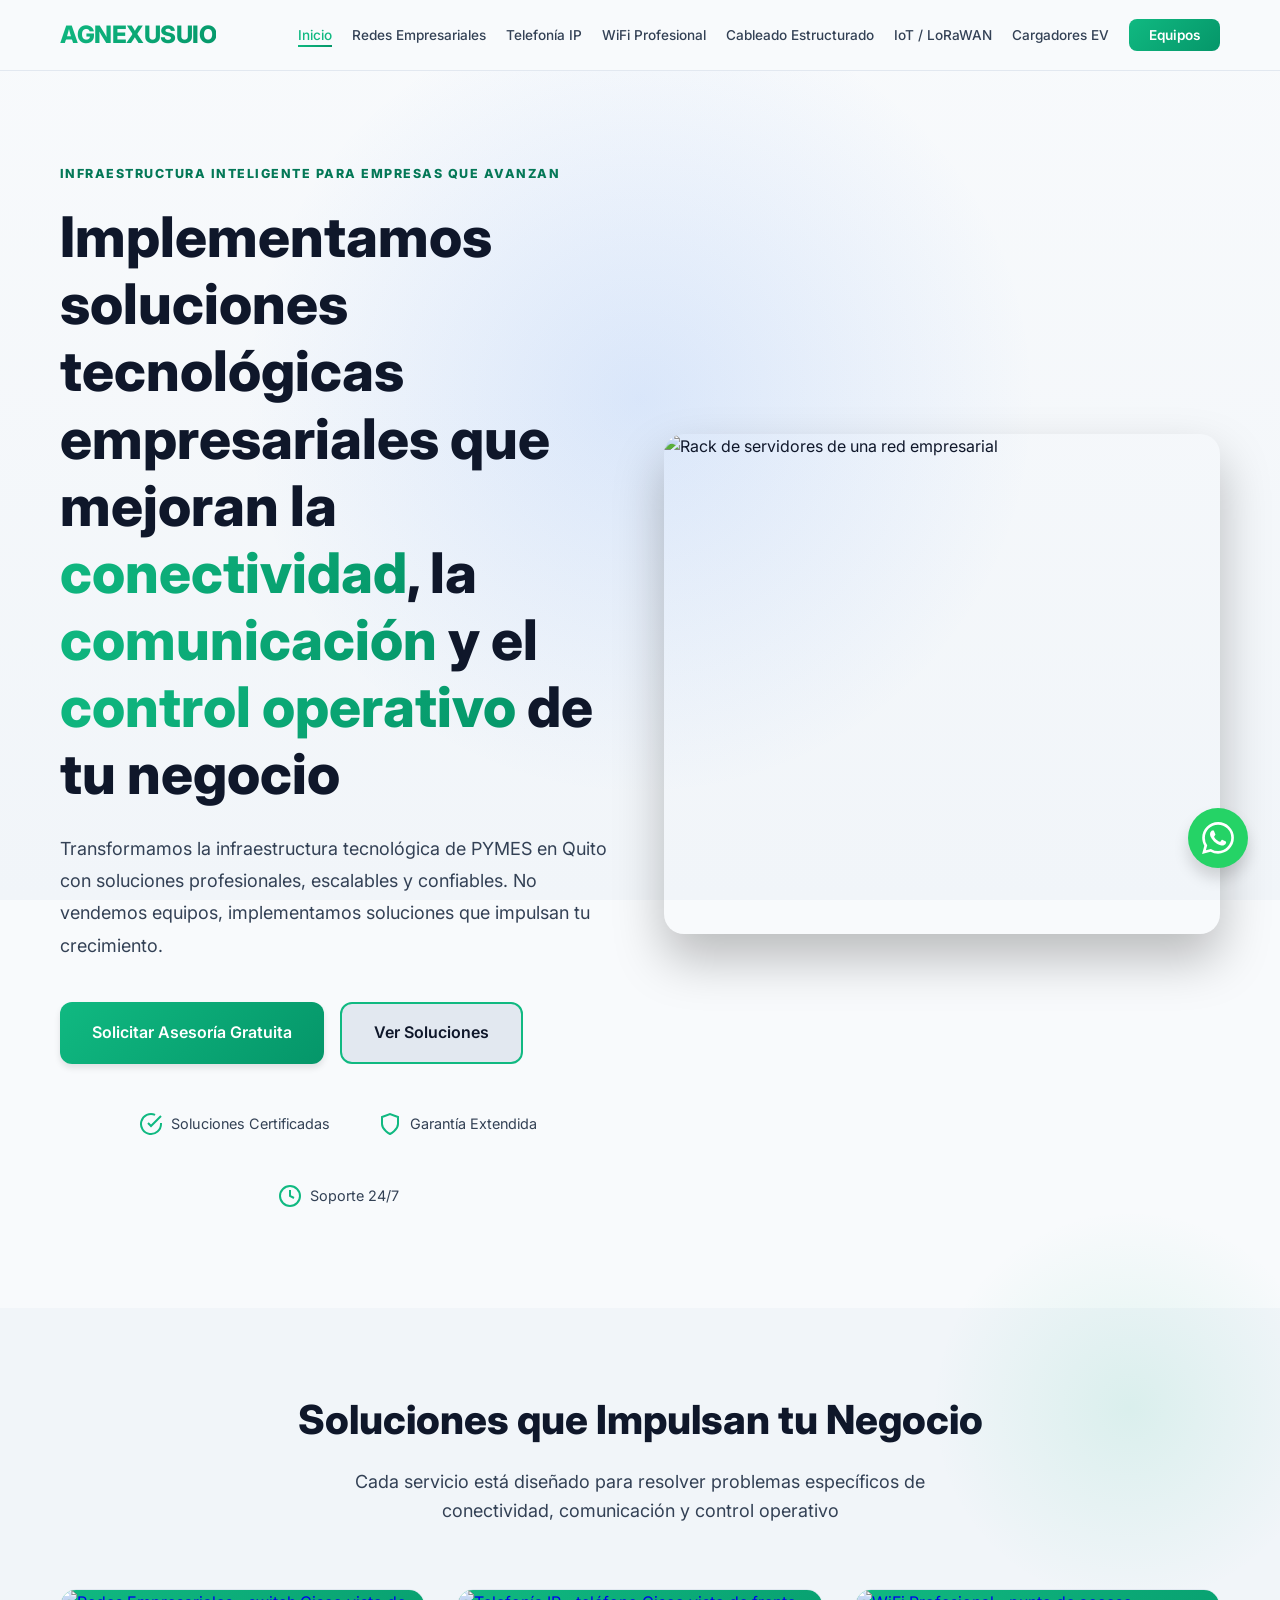
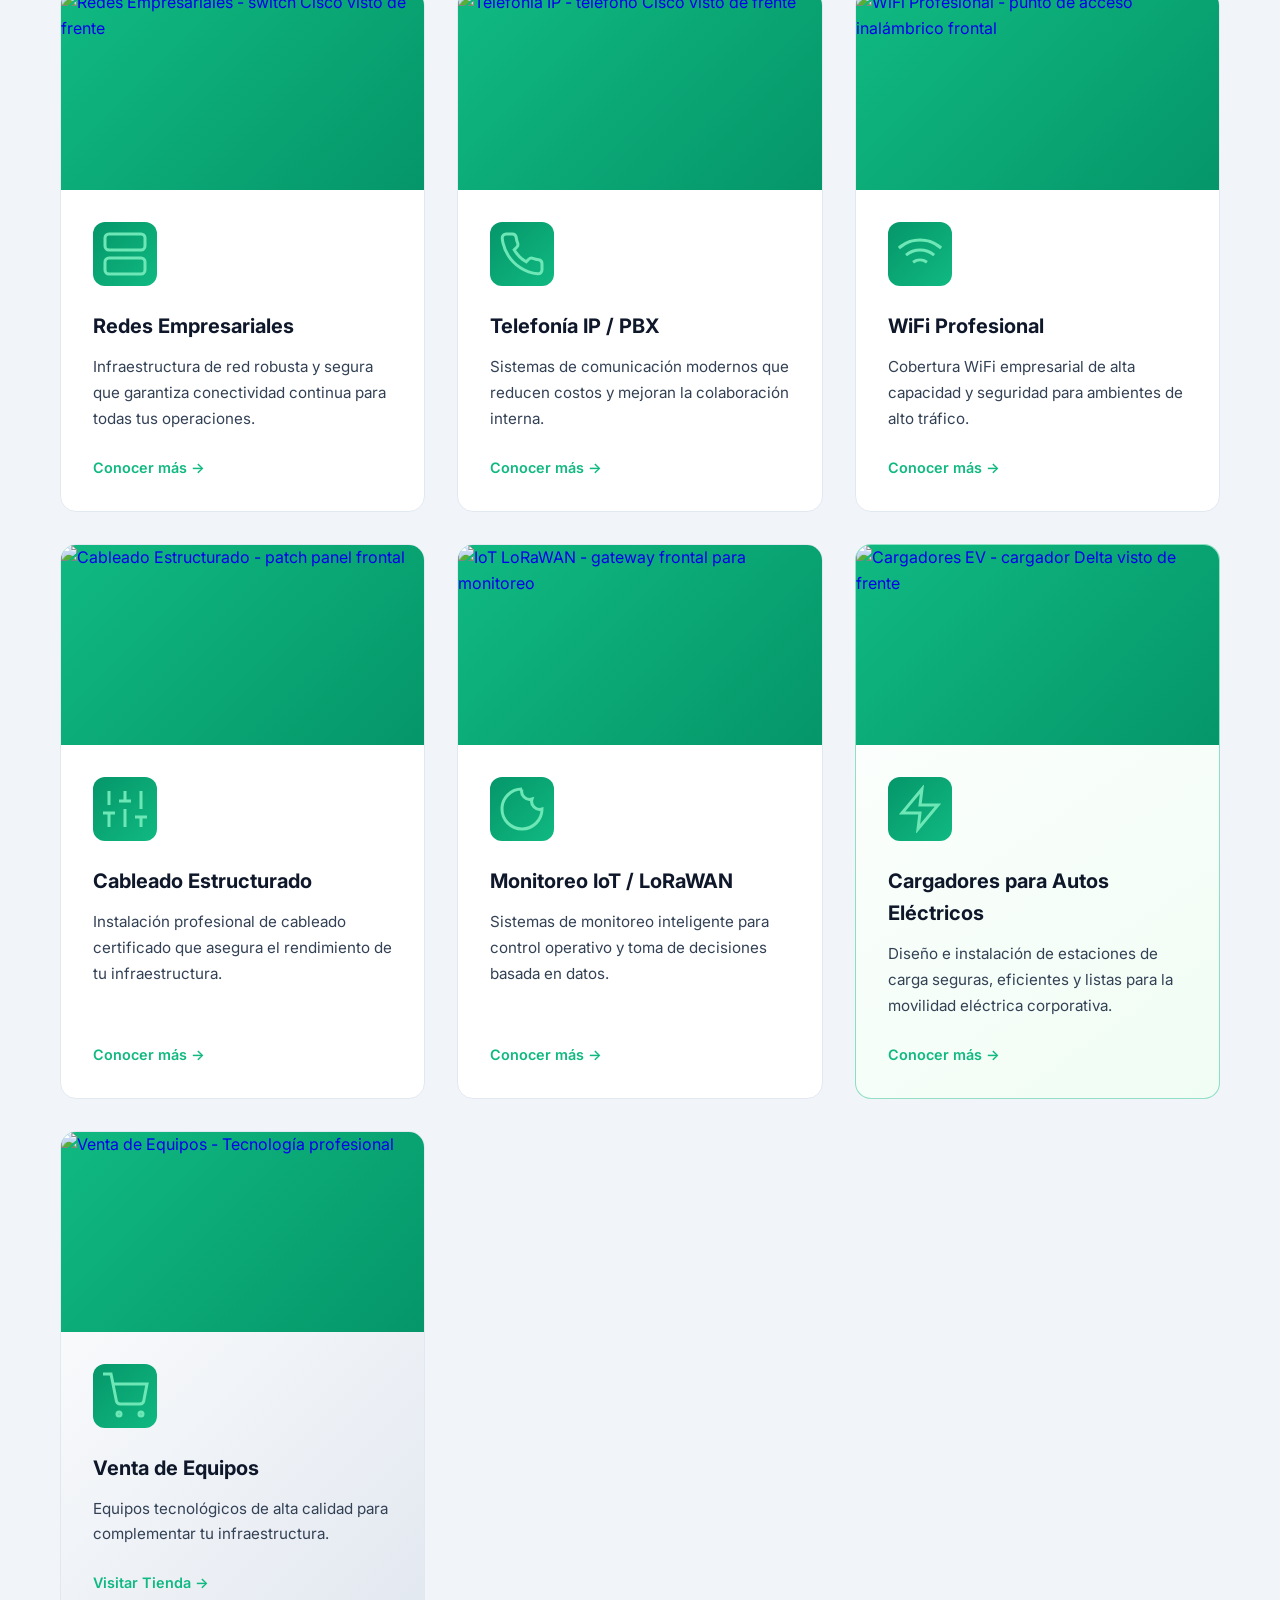
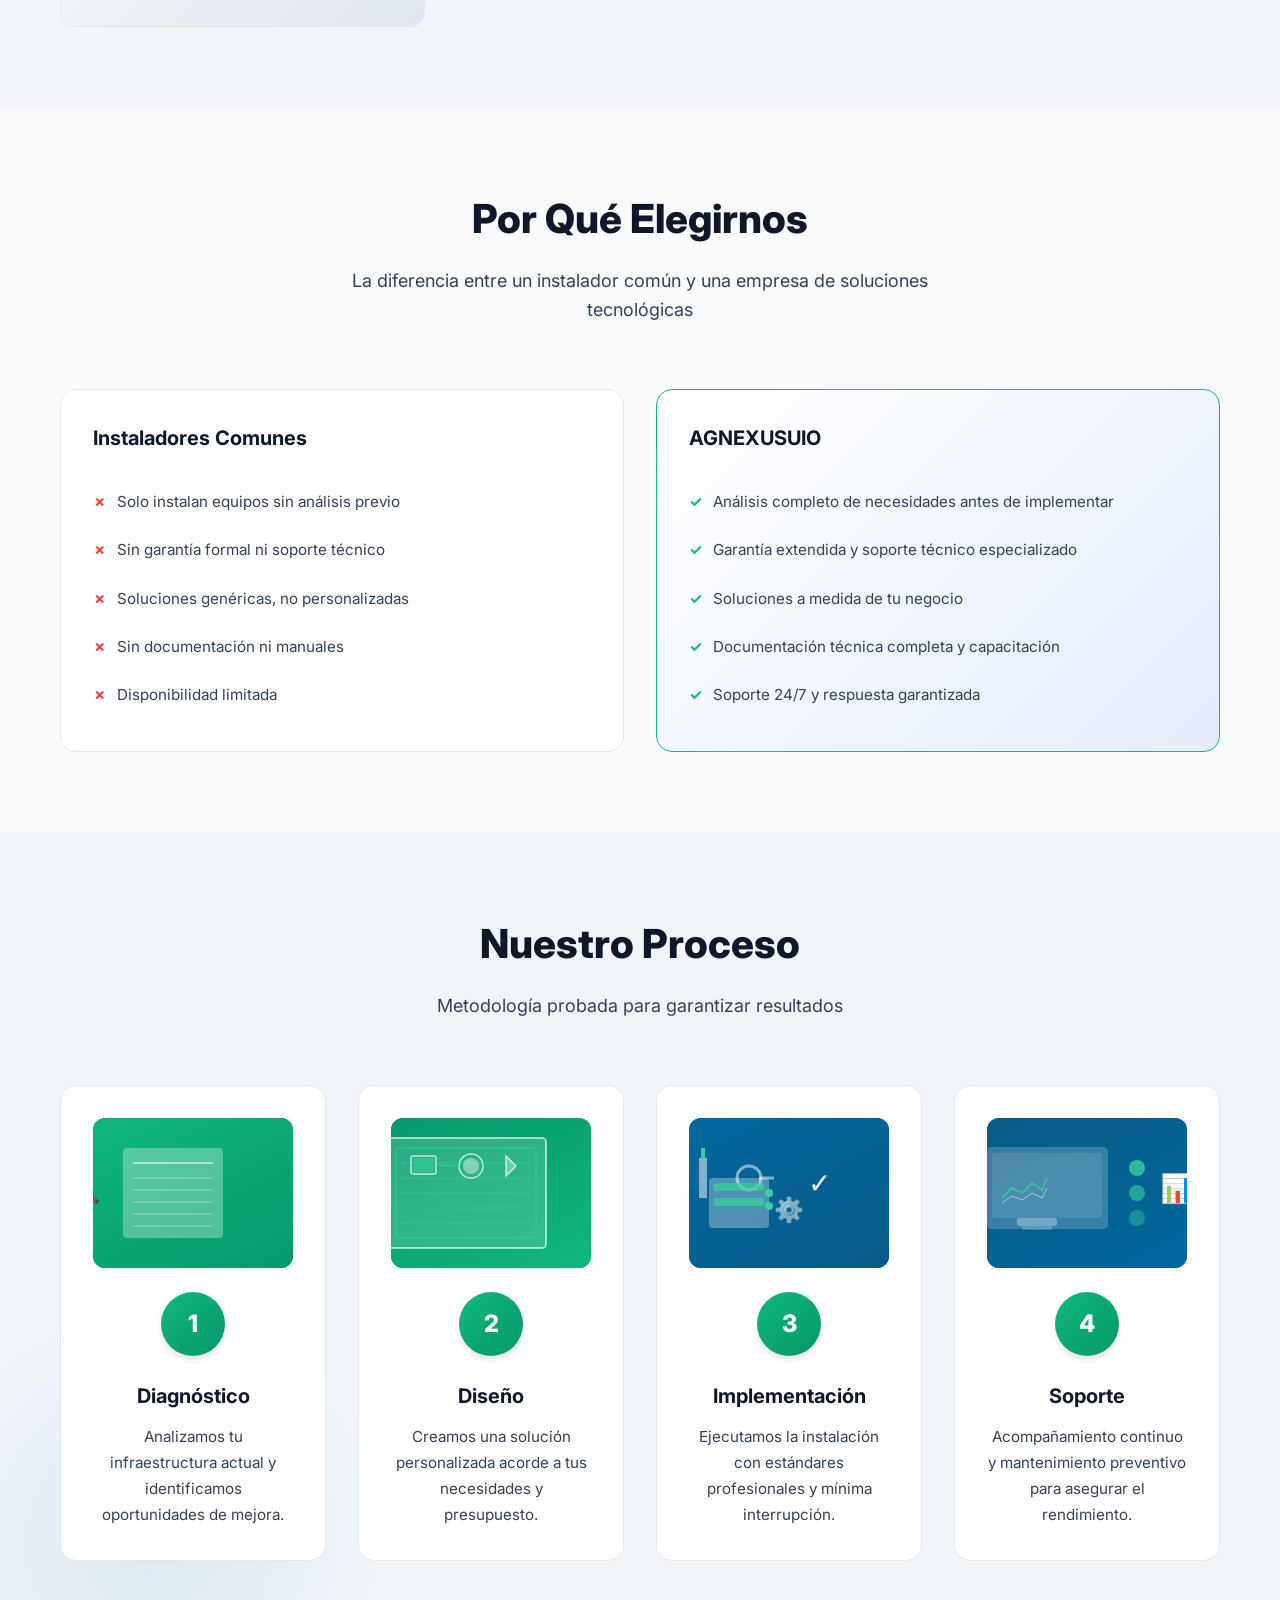
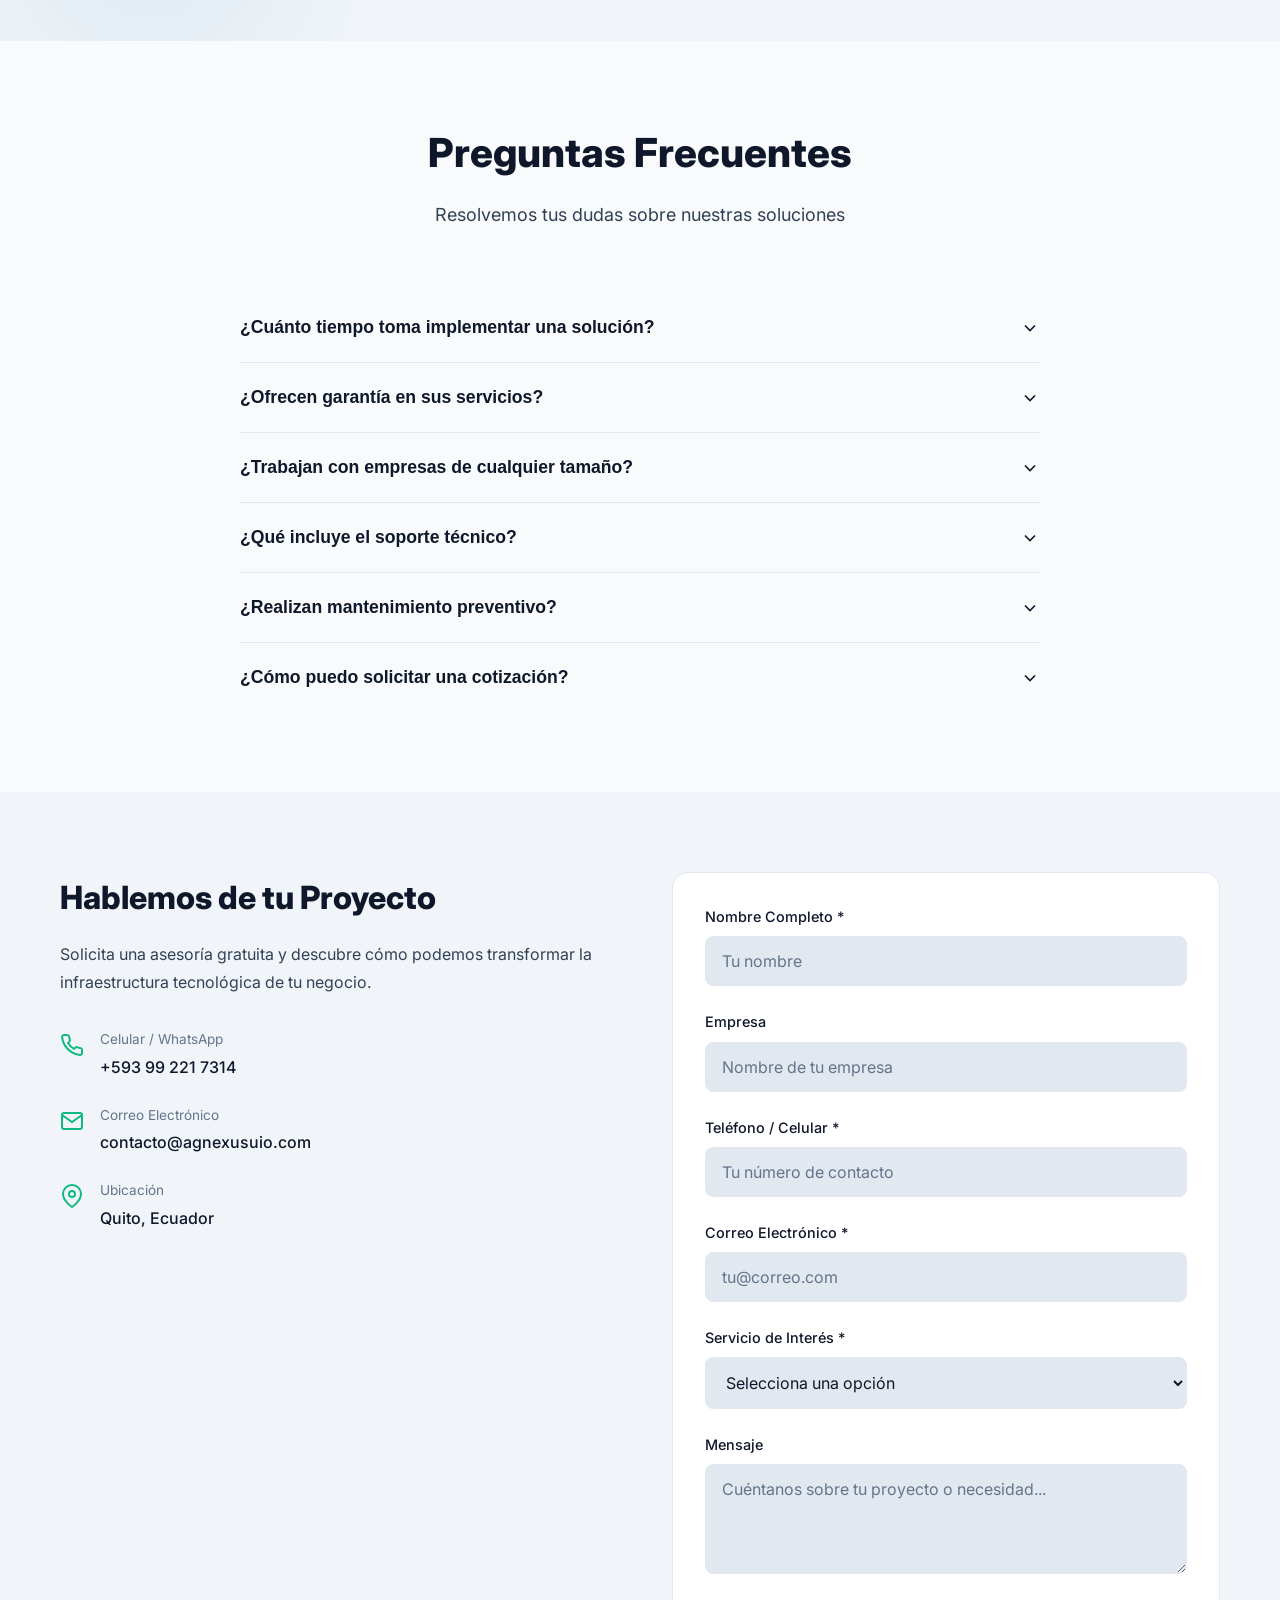
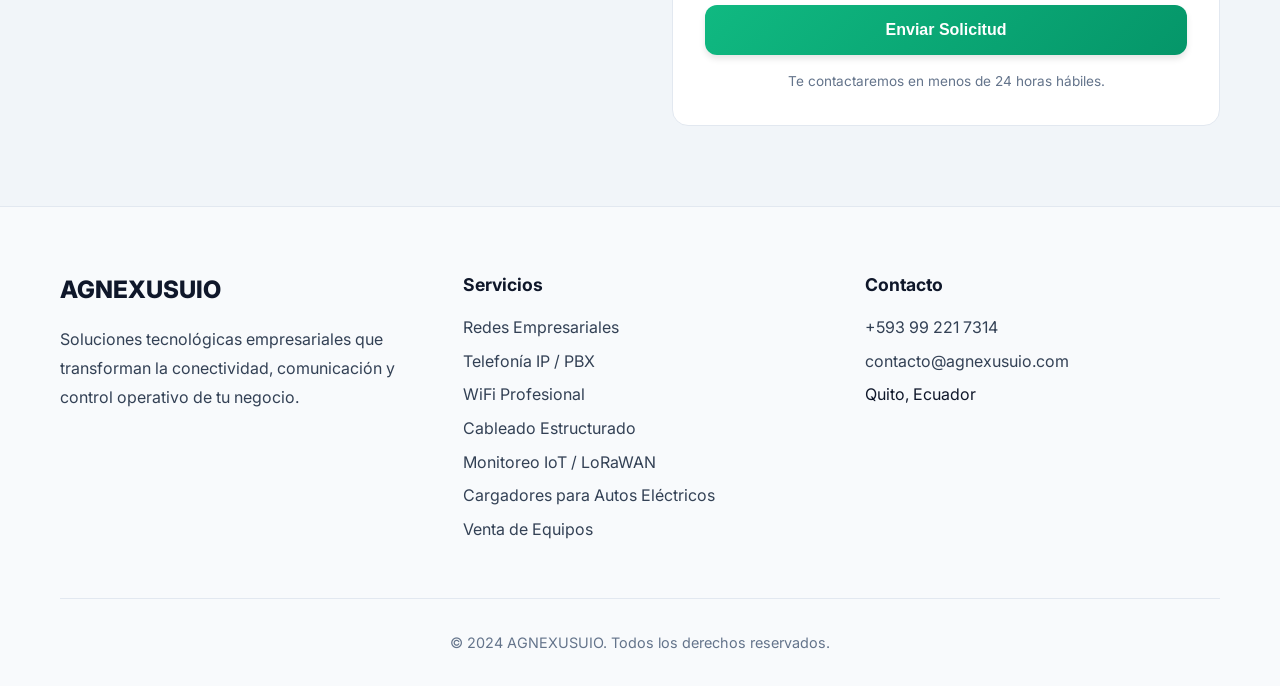
==== commit 8c5962fb: "Add files via upload" ====
--- a/index.html
+++ b/index.html
@@ -40,6 +40,7 @@
                     <li><a href="wifi.html" class="nav-link">WiFi Profesional</a></li>
                     <li><a href="cableado.html" class="nav-link">Cableado Estructurado</a></li>
                     <li><a href="iot.html" class="nav-link">IoT / LoRaWAN</a></li>
+                    <li><a href="cargadores.html" class="nav-link">Cargadores EV</a></li>
                     <li><a href="equipos.html" class="nav-link nav-cta" target="_blank" rel="noopener noreferrer">Equipos</a></li>
                 </ul>
             </div>
@@ -50,6 +51,7 @@
     <section class="hero">
         <div class="hero-container">
             <div class="hero-content">
+                <span class="hero-eyebrow">Infraestructura inteligente para empresas que avanzan</span>
                 <h1 class="hero-title">
                     Implementamos soluciones tecnológicas empresariales que mejoran la <span class="highlight">conectividad</span>, la <span class="highlight">comunicación</span> y el <span class="highlight">control operativo</span> de tu negocio
                 </h1>
@@ -84,7 +86,7 @@
                 </div>
             </div>
             <div class="hero-image">
-                <img src="images/hero.svg" alt="Soluciones tecnológicas empresariales - Servidor de red profesional">
+                <img src="https://images.unsplash.com/photo-1558494949-ef010cbdcc31?auto=format&fit=crop&w=1200&q=85" alt="Rack de servidores de una red empresarial" loading="eager">
             </div>
         </div>
     </section>
@@ -99,7 +101,7 @@
             <div class="services-grid">
                 <a href="redes.html" class="service-card">
                     <div class="service-image-container">
-                        <img src="images/redes-empresariales.svg" alt="Redes Empresariales - Infraestructura de red segura">
+                        <img src="https://thumb.wikimedia.org/wikipedia/commons/thumb/4/45/Cisco_SG_200-08P_front.jpg/1280px-Cisco_SG_200-08P_front.jpg" alt="Redes Empresariales - switch Cisco visto de frente" loading="lazy">
                     </div>
                     <div class="service-card-content">
                         <div class="service-icon">
@@ -118,7 +120,7 @@
 
                 <a href="telefonia.html" class="service-card">
                     <div class="service-image-container">
-                        <img src="images/telefonia-ip.svg" alt="Telefonía IP - Sistema de comunicación moderna">
+                        <img src="https://upload.wikimedia.org/wikipedia/commons/3/33/Cisco_7960_IP_Phone.JPG" alt="Telefonía IP - teléfono Cisco visto de frente" loading="lazy">
                     </div>
                     <div class="service-card-content">
                         <div class="service-icon">
@@ -134,7 +136,7 @@
 
                 <a href="wifi.html" class="service-card">
                     <div class="service-image-container">
-                        <img src="images/wifi-profesional.svg" alt="WiFi Profesional - Cobertura inalámbrica empresarial">
+                        <img src="https://thumb.wikimedia.org/wikipedia/commons/thumb/8/81/Access-point-wireless.jpg/1280px-Access-point-wireless.jpg" alt="WiFi Profesional - punto de acceso inalámbrico frontal" loading="lazy">
                     </div>
                     <div class="service-card-content">
                         <div class="service-icon">
@@ -153,7 +155,7 @@
 
                 <a href="cableado.html" class="service-card">
                     <div class="service-image-container">
-                        <img src="images/cableado-estructurado.svg" alt="Cableado Estructurado - Instalación profesional de cables">
+                        <img src="https://thumb.wikimedia.org/wikipedia/commons/thumb/f/f2/19%22_patchpanel_for_up_to_24_keystone_modules.jpg/1280px-19%22_patchpanel_for_up_to_24_keystone_modules.jpg" alt="Cableado Estructurado - patch panel frontal" loading="lazy">
                     </div>
                     <div class="service-card-content">
                         <div class="service-icon">
@@ -177,7 +179,7 @@
 
                 <a href="iot.html" class="service-card">
                     <div class="service-image-container">
-                        <img src="images/iot-lorawwan.svg" alt="IoT LoRaWAN - Monitoreo inteligente de sistemas">
+                        <img src="https://upload.wikimedia.org/wikipedia/commons/1/10/Lorawan-gateway.webp" alt="IoT LoRaWAN - gateway frontal para monitoreo" loading="lazy">
                     </div>
                     <div class="service-card-content">
                         <div class="service-icon">
@@ -196,9 +198,25 @@
                     </div>
                 </a>
 
+                <a href="cargadores.html" class="service-card service-card-featured">
+                    <div class="service-image-container">
+                        <img src="https://thumb.wikimedia.org/wikipedia/commons/thumb/a/af/Delta_Electronics_EVPT3215MWE_20190601.jpg/1280px-Delta_Electronics_EVPT3215MWE_20190601.jpg" alt="Cargadores EV - cargador Delta visto de frente" loading="lazy">
+                    </div>
+                    <div class="service-card-content">
+                        <div class="service-icon">
+                            <svg xmlns="http://www.w3.org/2000/svg" width="48" height="48" viewBox="0 0 24 24" fill="none" stroke="currentColor" stroke-width="1.5">
+                                <path d="M13 2 3 14h9l-1 8 10-12h-9l1-8z"/>
+                            </svg>
+                        </div>
+                        <h3 class="service-title">Cargadores para Autos Eléctricos</h3>
+                        <p class="service-description">Diseño e instalación de estaciones de carga seguras, eficientes y listas para la movilidad eléctrica corporativa.</p>
+                        <span class="service-link">Conocer más →</span>
+                    </div>
+                </a>
+
                 <a href="equipos.html" class="service-card service-card-store" target="_blank" rel="noopener noreferrer">
                     <div class="service-image-container">
-                        <img src="images/equipos-profesionales.svg" alt="Venta de Equipos - Tecnología de alta calidad">
+                        <img src="https://images.unsplash.com/photo-1550745165-9bc0b252726f?auto=format&fit=crop&w=900&q=85" alt="Venta de Equipos - Tecnología profesional" loading="lazy">
                     </div>
                     <div class="service-card-content">
                         <div class="service-icon">
@@ -441,6 +459,7 @@
                                 <option value="wifi">WiFi Profesional</option>
                                 <option value="cableado">Cableado Estructurado</option>
                                 <option value="iot">Monitoreo IoT / LoRaWAN</option>
+                                <option value="cargadores">Cargadores para Autos Eléctricos</option>
                                 <option value="equipos">Venta de Equipos</option>
                                 <option value="otro">Otro</option>
                             </select>
@@ -473,6 +492,7 @@
                         <li><a href="wifi.html">WiFi Profesional</a></li>
                         <li><a href="cableado.html">Cableado Estructurado</a></li>
                         <li><a href="iot.html">Monitoreo IoT / LoRaWAN</a></li>
+                        <li><a href="cargadores.html">Cargadores para Autos Eléctricos</a></li>
                         <li><a href="equipos.html" target="_blank" rel="noopener noreferrer">Venta de Equipos</a></li>
                     </ul>
                 </div>
--- a/css/styles.css
+++ b/css/styles.css
@@ -118,7 +118,7 @@
 .nav-menu {
     display: flex;
     list-style: none;
-    gap: 2rem;
+    gap: 1.25rem;
     align-items: center;
 }
 
@@ -126,7 +126,7 @@
     color: var(--text-secondary);
     text-decoration: none;
     font-weight: 500;
-    font-size: 0.9rem;
+    font-size: 0.85rem;
     transition: color 0.3s ease;
     position: relative;
 }
@@ -235,6 +235,16 @@
     text-align: left;
     position: relative;
     z-index: 1;
+}
+
+.hero-eyebrow {
+    display: inline-block;
+    margin-bottom: 1.25rem;
+    color: var(--accent-dark);
+    font-size: 0.78rem;
+    font-weight: 800;
+    letter-spacing: 0.12em;
+    text-transform: uppercase;
 }
 
 .hero-image {
@@ -516,6 +526,11 @@
     background: linear-gradient(135deg, var(--bg-card) 0%, var(--bg-tertiary) 100%);
 }
 
+.service-card-featured {
+    border-color: rgba(16, 185, 129, 0.45);
+    background: linear-gradient(145deg, #ffffff 0%, #f0fdf4 100%);
+}
+
 /* Differentiators Section */
 .differentiators {
     background-color: var(--bg-primary);
@@ -969,6 +984,46 @@
     max-width: 800px;
     margin: 0 auto;
     text-align: center;
+}
+
+.service-hero-image {
+    display: block;
+    width: 100%;
+    height: 260px;
+    margin: 0 auto 2.5rem;
+    border-radius: 18px;
+    object-fit: contain;
+    background: #ffffff;
+    padding: 1rem;
+    box-shadow: var(--shadow-xl);
+}
+
+.service-equipment {
+    display: grid;
+    grid-template-columns: 150px 1fr;
+    gap: 1.25rem;
+    align-items: center;
+    margin: 0 0 2rem;
+    padding: 1rem;
+    background: var(--bg-secondary);
+    border: 1px solid var(--border-color);
+    border-radius: 14px;
+}
+
+.service-equipment img {
+    width: 150px;
+    height: 100px;
+    object-fit: contain;
+    background: #ffffff;
+    padding: 0.5rem;
+    border-radius: 10px;
+}
+
+.service-equipment p {
+    margin: 0;
+    color: var(--text-secondary);
+    line-height: 1.7;
+    font-size: 0.92rem;
 }
 
 .service-hero-title {
@@ -1154,6 +1209,20 @@
         height: 300px;
     }
 
+    .service-hero-image {
+        height: 180px;
+        margin-bottom: 2rem;
+    }
+
+    .service-equipment {
+        grid-template-columns: 1fr;
+    }
+
+    .service-equipment img {
+        width: 100%;
+        height: 150px;
+    }
+
     .hero-cta {
         flex-direction: column;
         align-items: stretch;
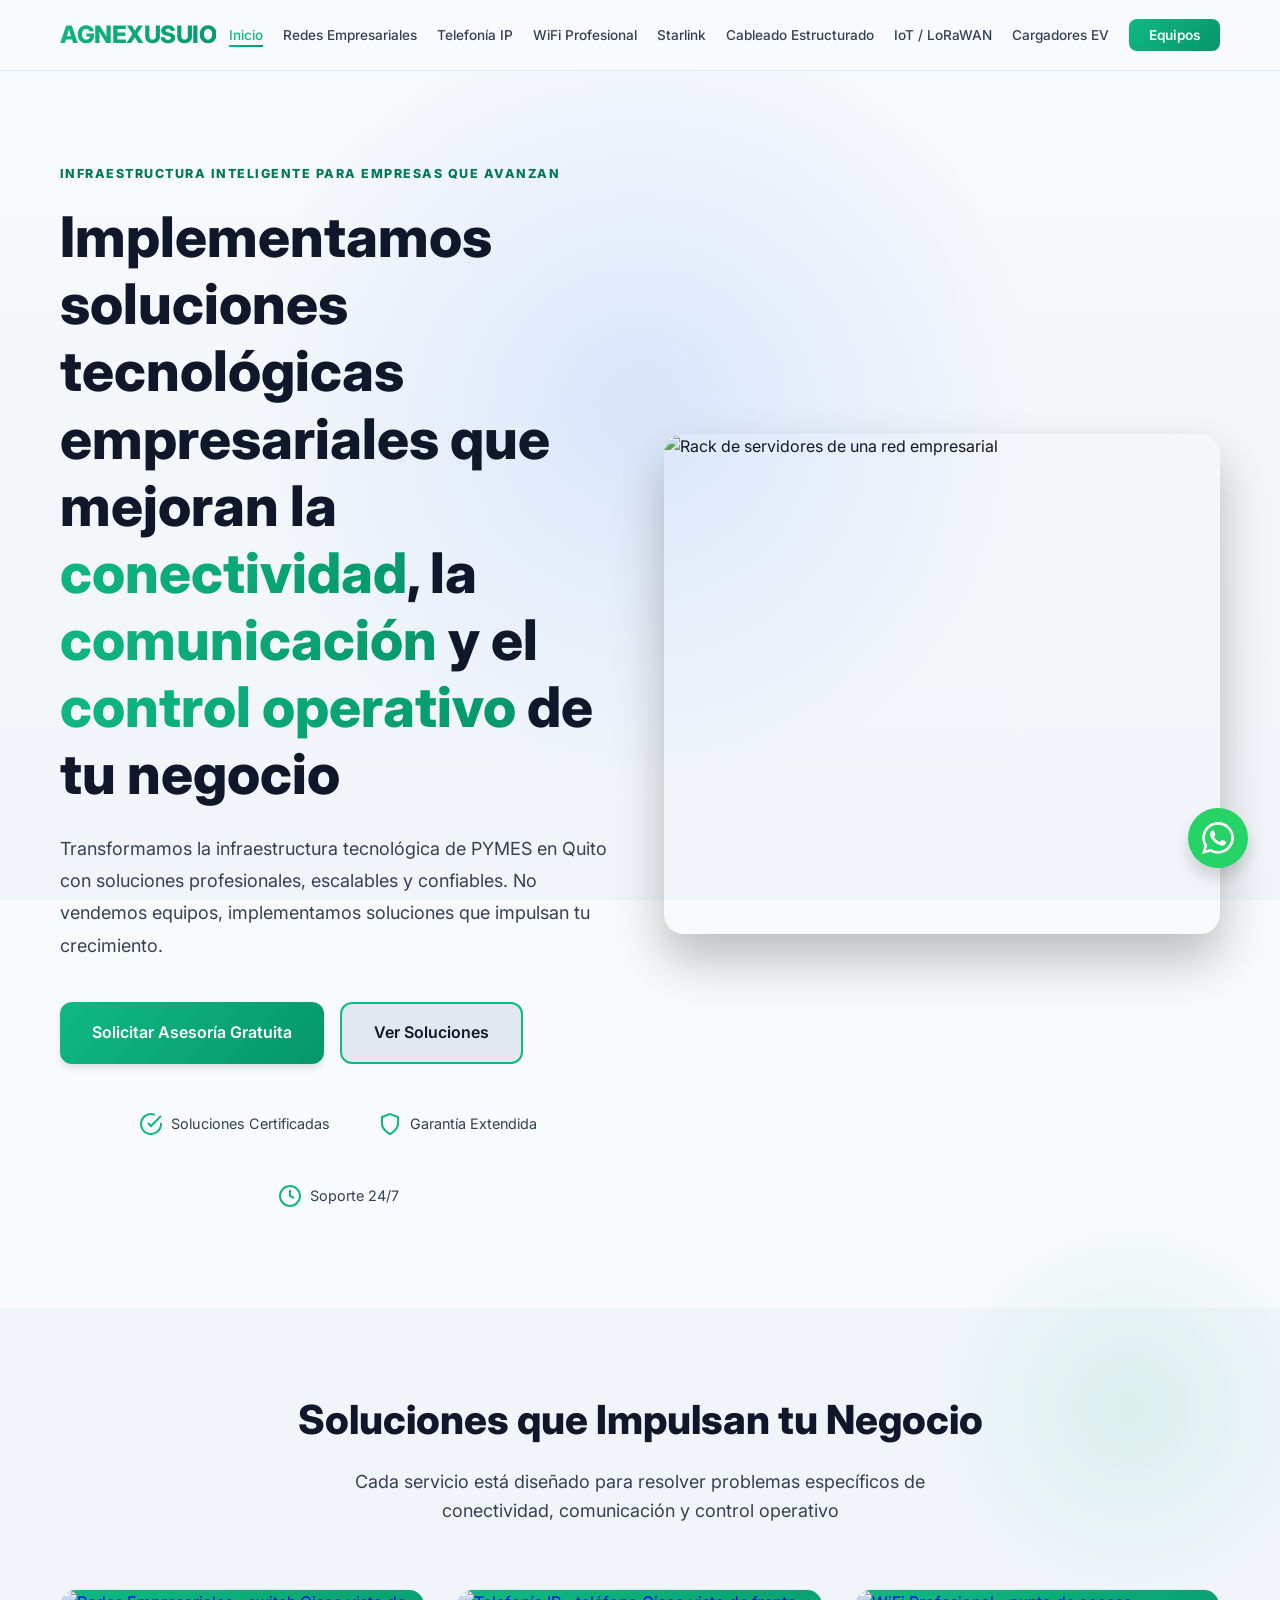
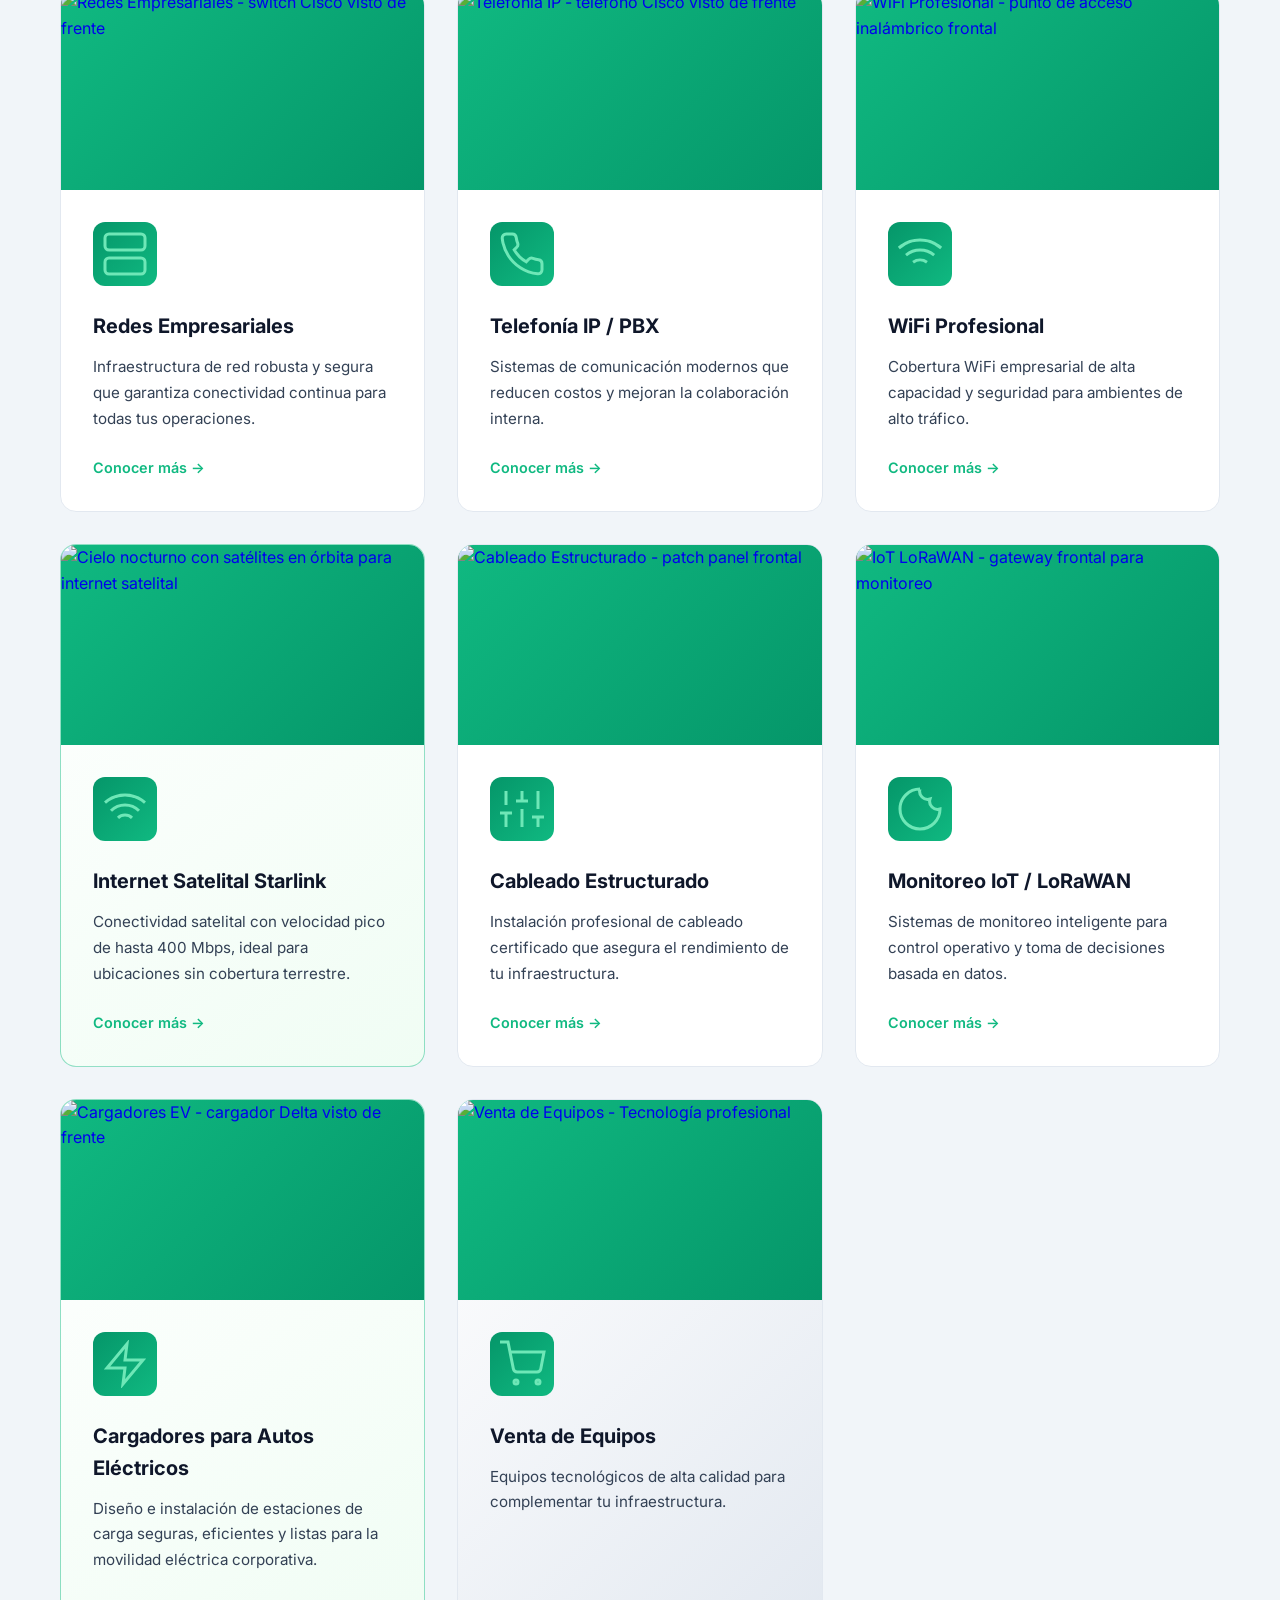
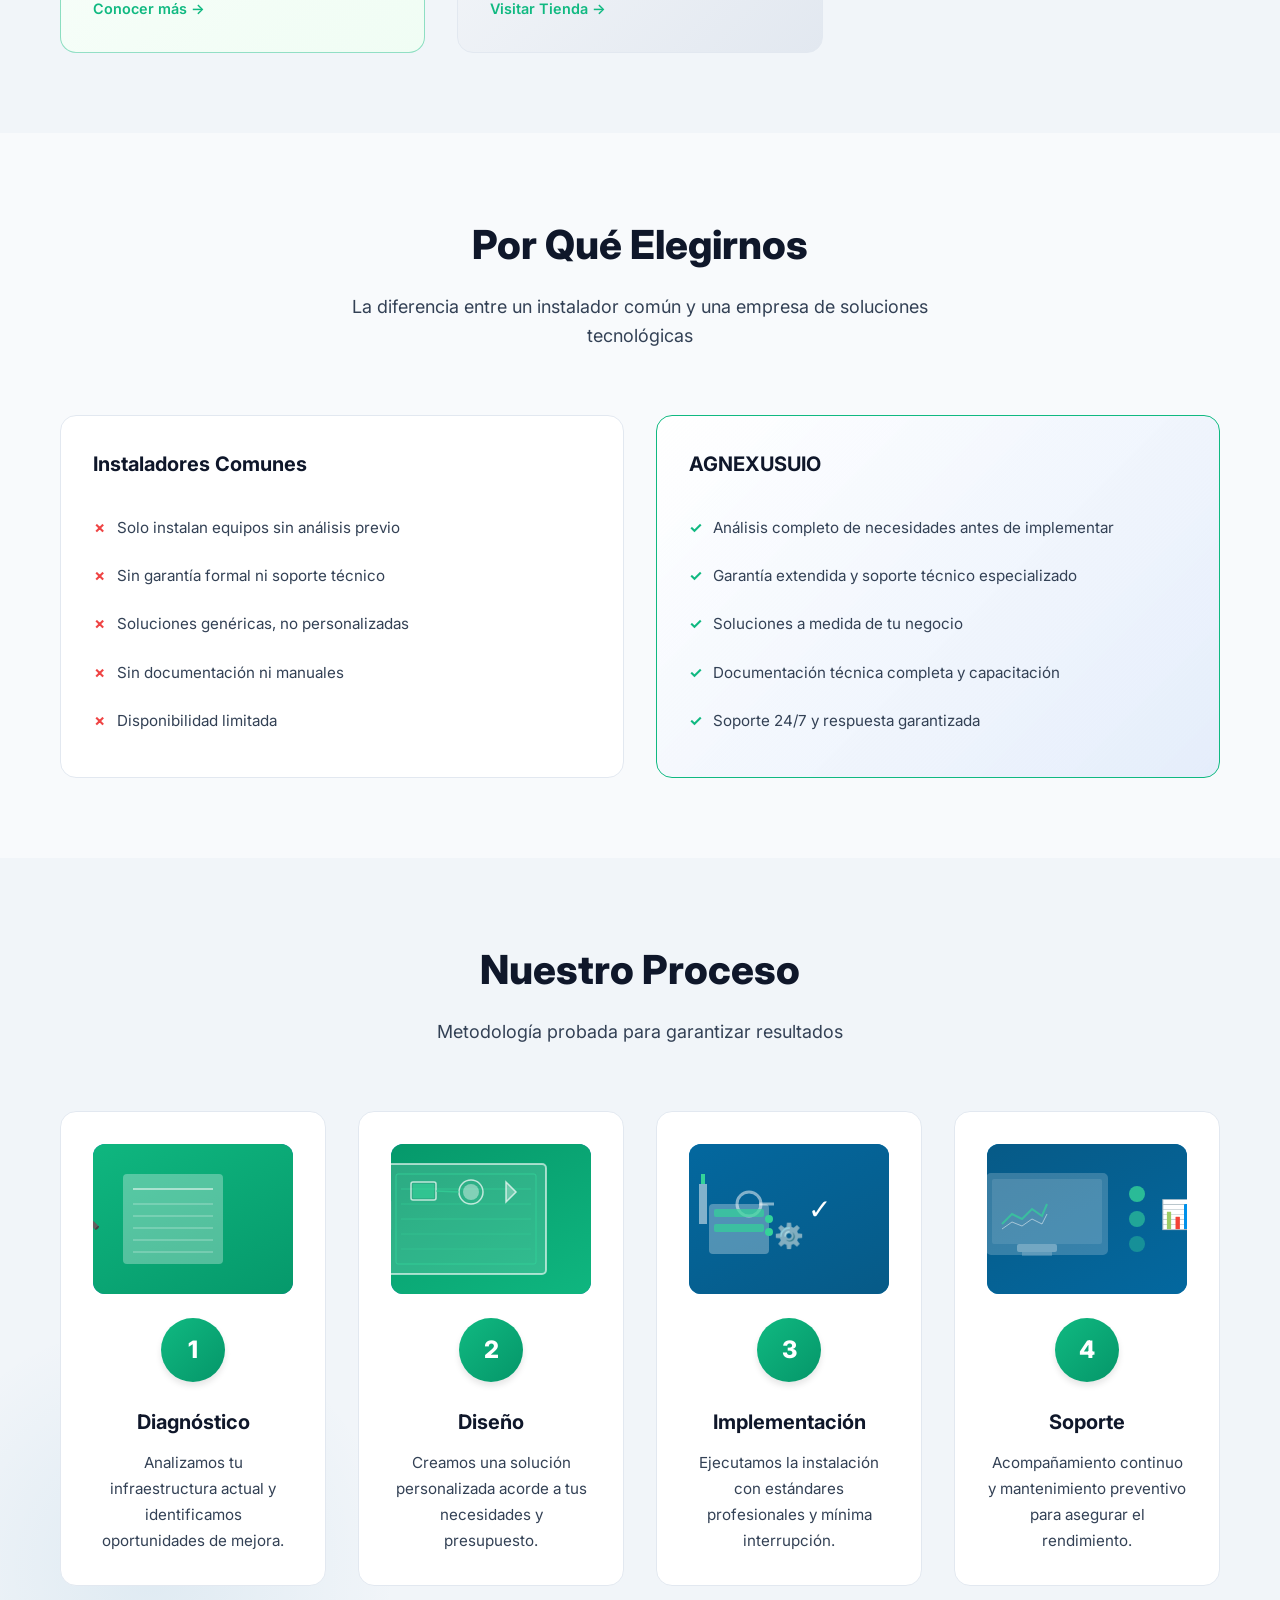
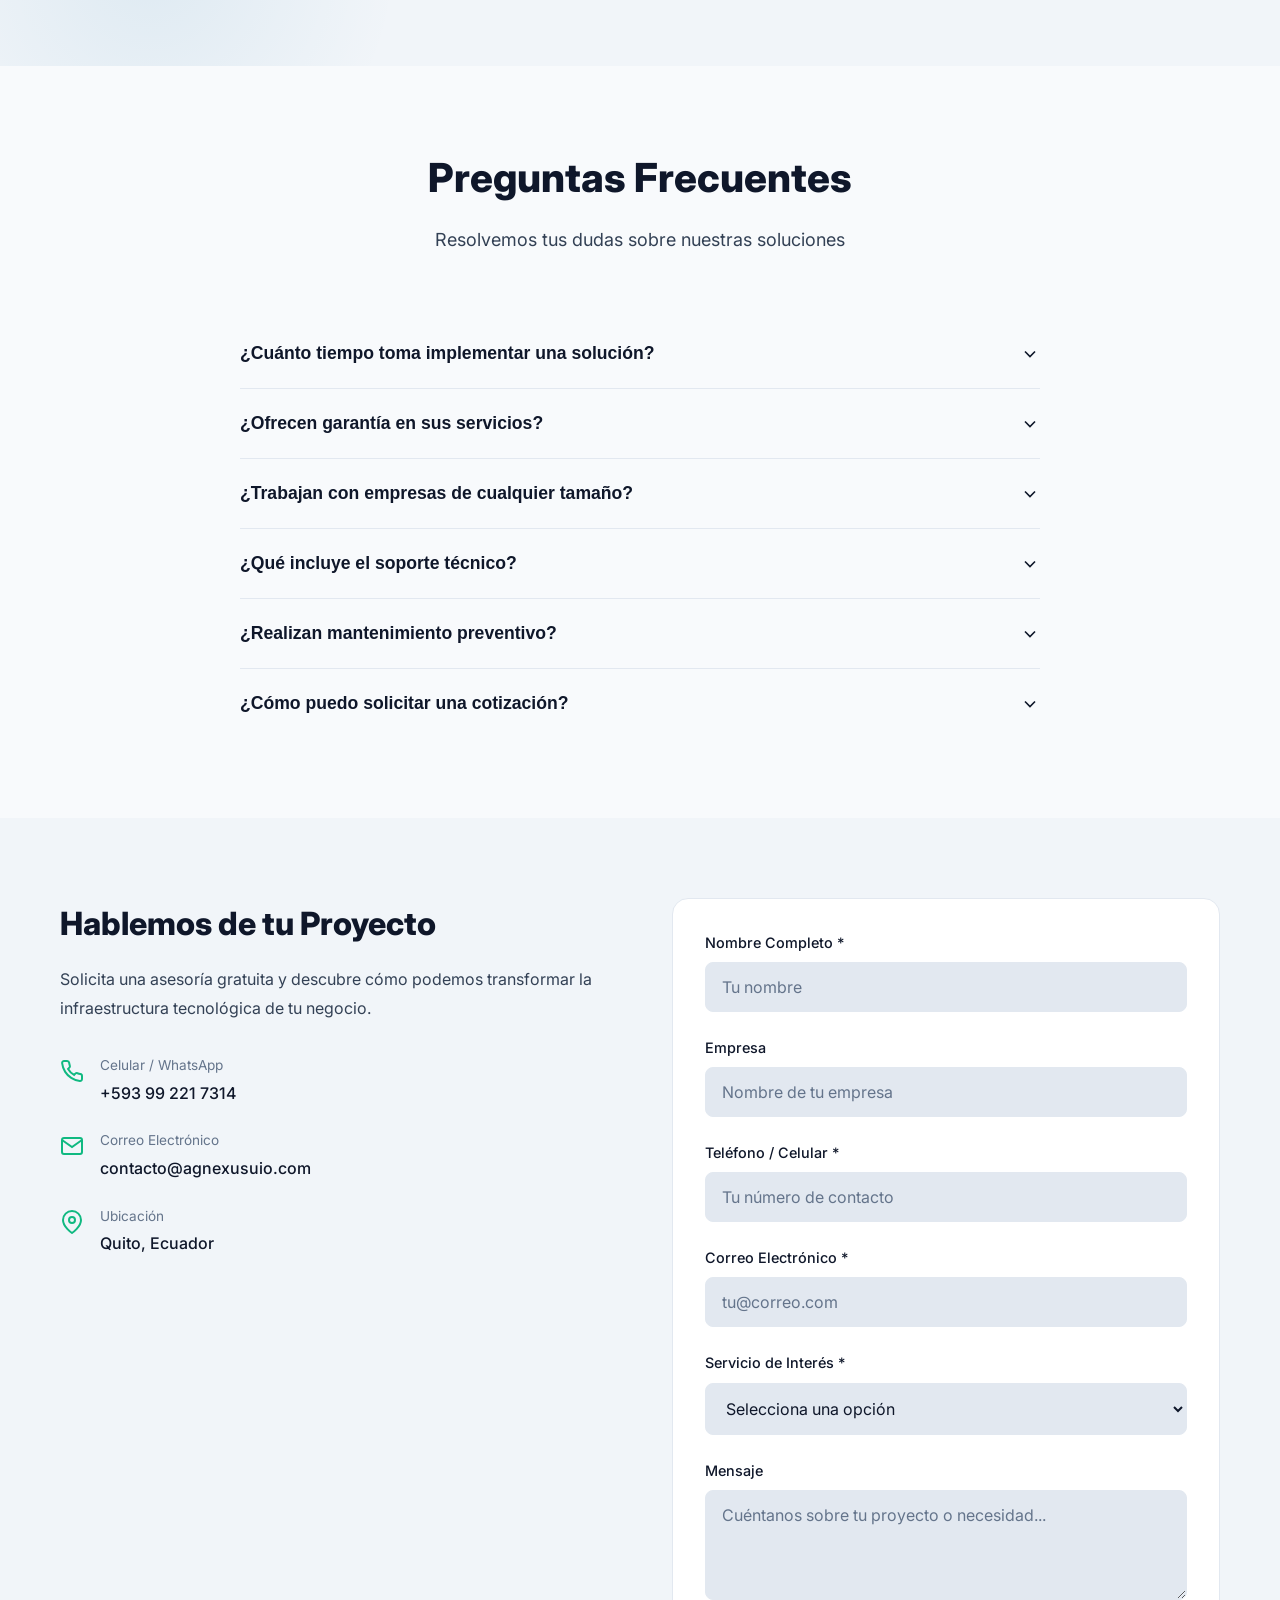
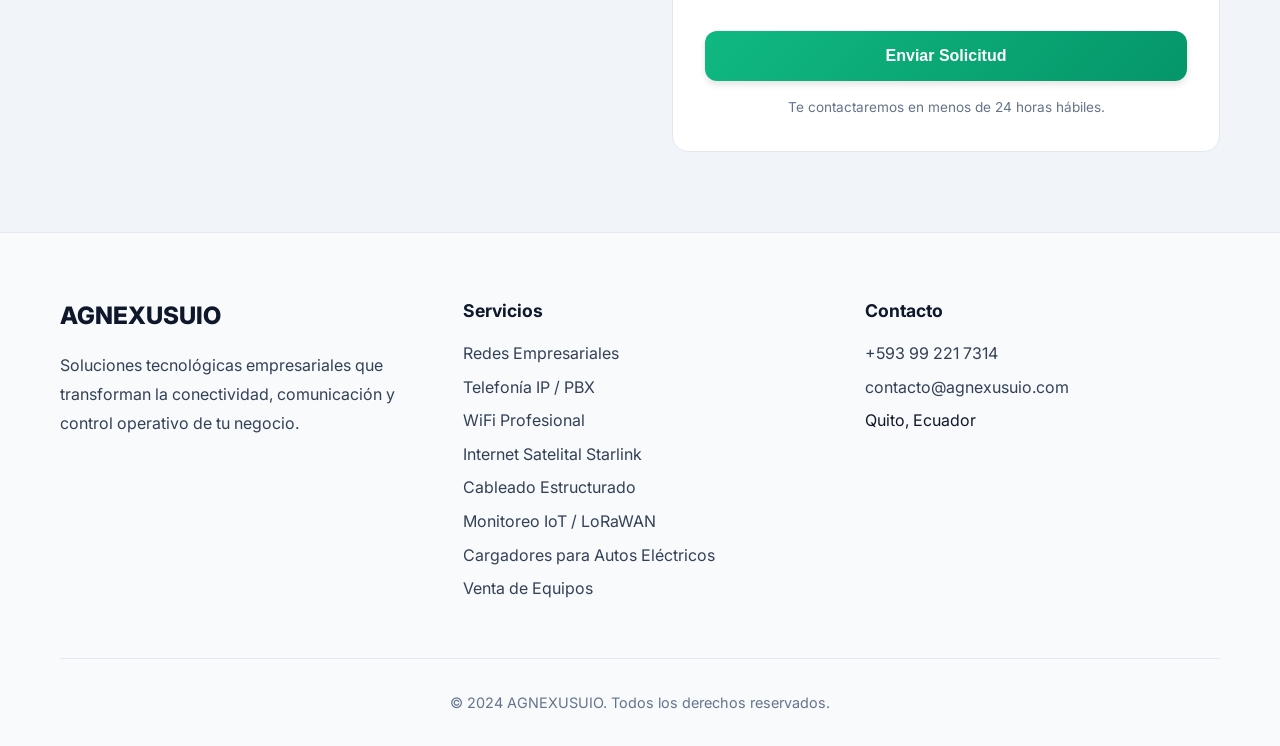
==== commit 70aa7626: "Add Starlink satellite internet service Co-authored-by: Copilot App <223556219+Copilot@users.noreply" ====
--- a/index.html
+++ b/index.html
@@ -38,6 +38,7 @@
                     <li><a href="redes.html" class="nav-link">Redes Empresariales</a></li>
                     <li><a href="telefonia.html" class="nav-link">Telefonía IP</a></li>
                     <li><a href="wifi.html" class="nav-link">WiFi Profesional</a></li>
+                    <li><a href="starlink.html" class="nav-link">Starlink</a></li>
                     <li><a href="cableado.html" class="nav-link">Cableado Estructurado</a></li>
                     <li><a href="iot.html" class="nav-link">IoT / LoRaWAN</a></li>
                     <li><a href="cargadores.html" class="nav-link">Cargadores EV</a></li>
@@ -153,6 +154,25 @@
                     </div>
                 </a>
 
+                <a href="starlink.html" class="service-card service-card-featured">
+                    <div class="service-image-container">
+                        <img src="https://images.unsplash.com/photo-1519608487953-e999c86e7455?auto=format&fit=crop&w=900&q=85" alt="Cielo nocturno con satélites en órbita para internet satelital" loading="lazy">
+                    </div>
+                    <div class="service-card-content">
+                        <div class="service-icon">
+                            <svg xmlns="http://www.w3.org/2000/svg" width="48" height="48" viewBox="0 0 24 24" fill="none" stroke="currentColor" stroke-width="1.5">
+                                <path d="M2 8.82a15 15 0 0 1 20 0"/>
+                                <path d="M5 12.86a10 10 0 0 1 14 0"/>
+                                <path d="M8.5 16.43a5 5 0 0 1 7 0"/>
+                                <line x1="12" y1="20" x2="12.01" y2="20"/>
+                            </svg>
+                        </div>
+                        <h3 class="service-title">Internet Satelital Starlink</h3>
+                        <p class="service-description">Conectividad satelital con velocidad pico de hasta 400 Mbps, ideal para ubicaciones sin cobertura terrestre.</p>
+                        <span class="service-link">Conocer más →</span>
+                    </div>
+                </a>
+
                 <a href="cableado.html" class="service-card">
                     <div class="service-image-container">
                         <img src="https://thumb.wikimedia.org/wikipedia/commons/thumb/f/f2/19%22_patchpanel_for_up_to_24_keystone_modules.jpg/1280px-19%22_patchpanel_for_up_to_24_keystone_modules.jpg" alt="Cableado Estructurado - patch panel frontal" loading="lazy">
@@ -457,6 +477,7 @@
                                 <option value="redes">Redes Empresariales</option>
                                 <option value="telefonia">Telefonía IP / PBX</option>
                                 <option value="wifi">WiFi Profesional</option>
+                                <option value="starlink">Internet Satelital Starlink</option>
                                 <option value="cableado">Cableado Estructurado</option>
                                 <option value="iot">Monitoreo IoT / LoRaWAN</option>
                                 <option value="cargadores">Cargadores para Autos Eléctricos</option>
@@ -490,6 +511,7 @@
                         <li><a href="redes.html">Redes Empresariales</a></li>
                         <li><a href="telefonia.html">Telefonía IP / PBX</a></li>
                         <li><a href="wifi.html">WiFi Profesional</a></li>
+                        <li><a href="starlink.html">Internet Satelital Starlink</a></li>
                         <li><a href="cableado.html">Cableado Estructurado</a></li>
                         <li><a href="iot.html">Monitoreo IoT / LoRaWAN</a></li>
                         <li><a href="cargadores.html">Cargadores para Autos Eléctricos</a></li>
